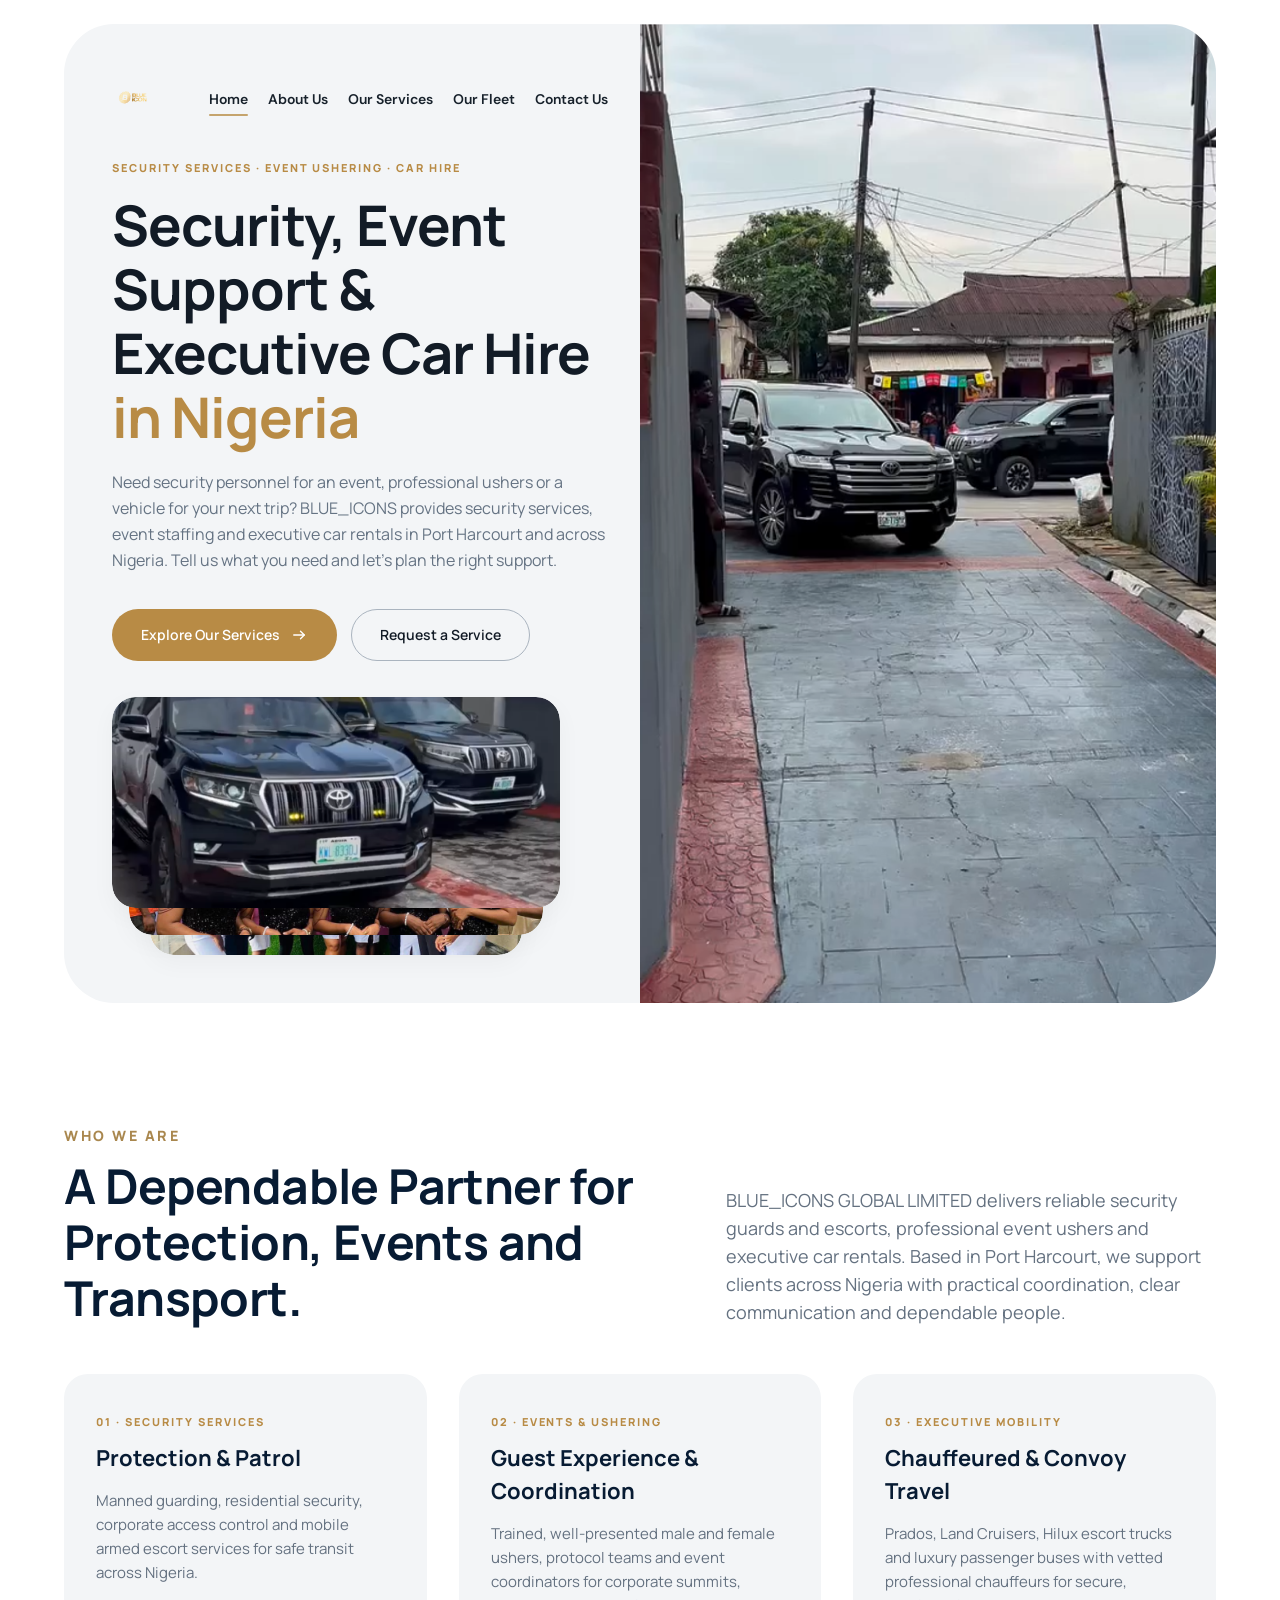
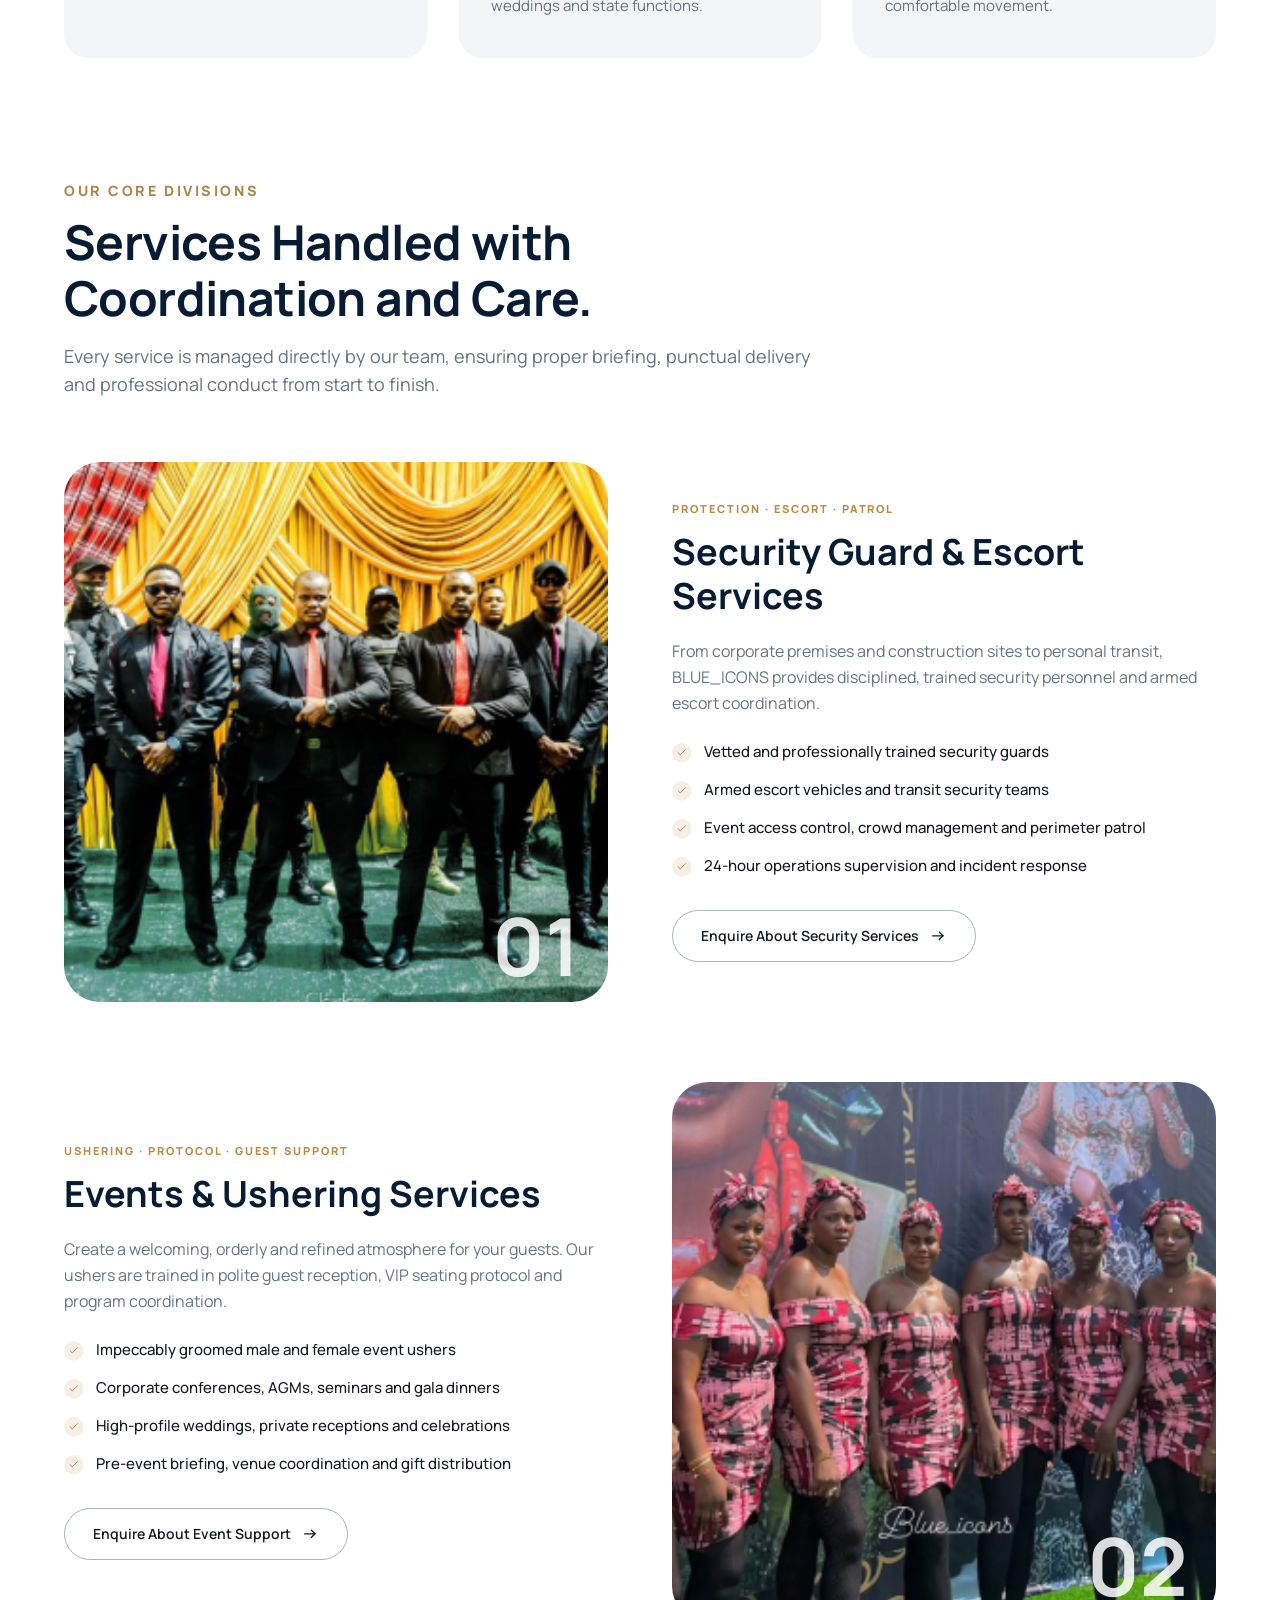
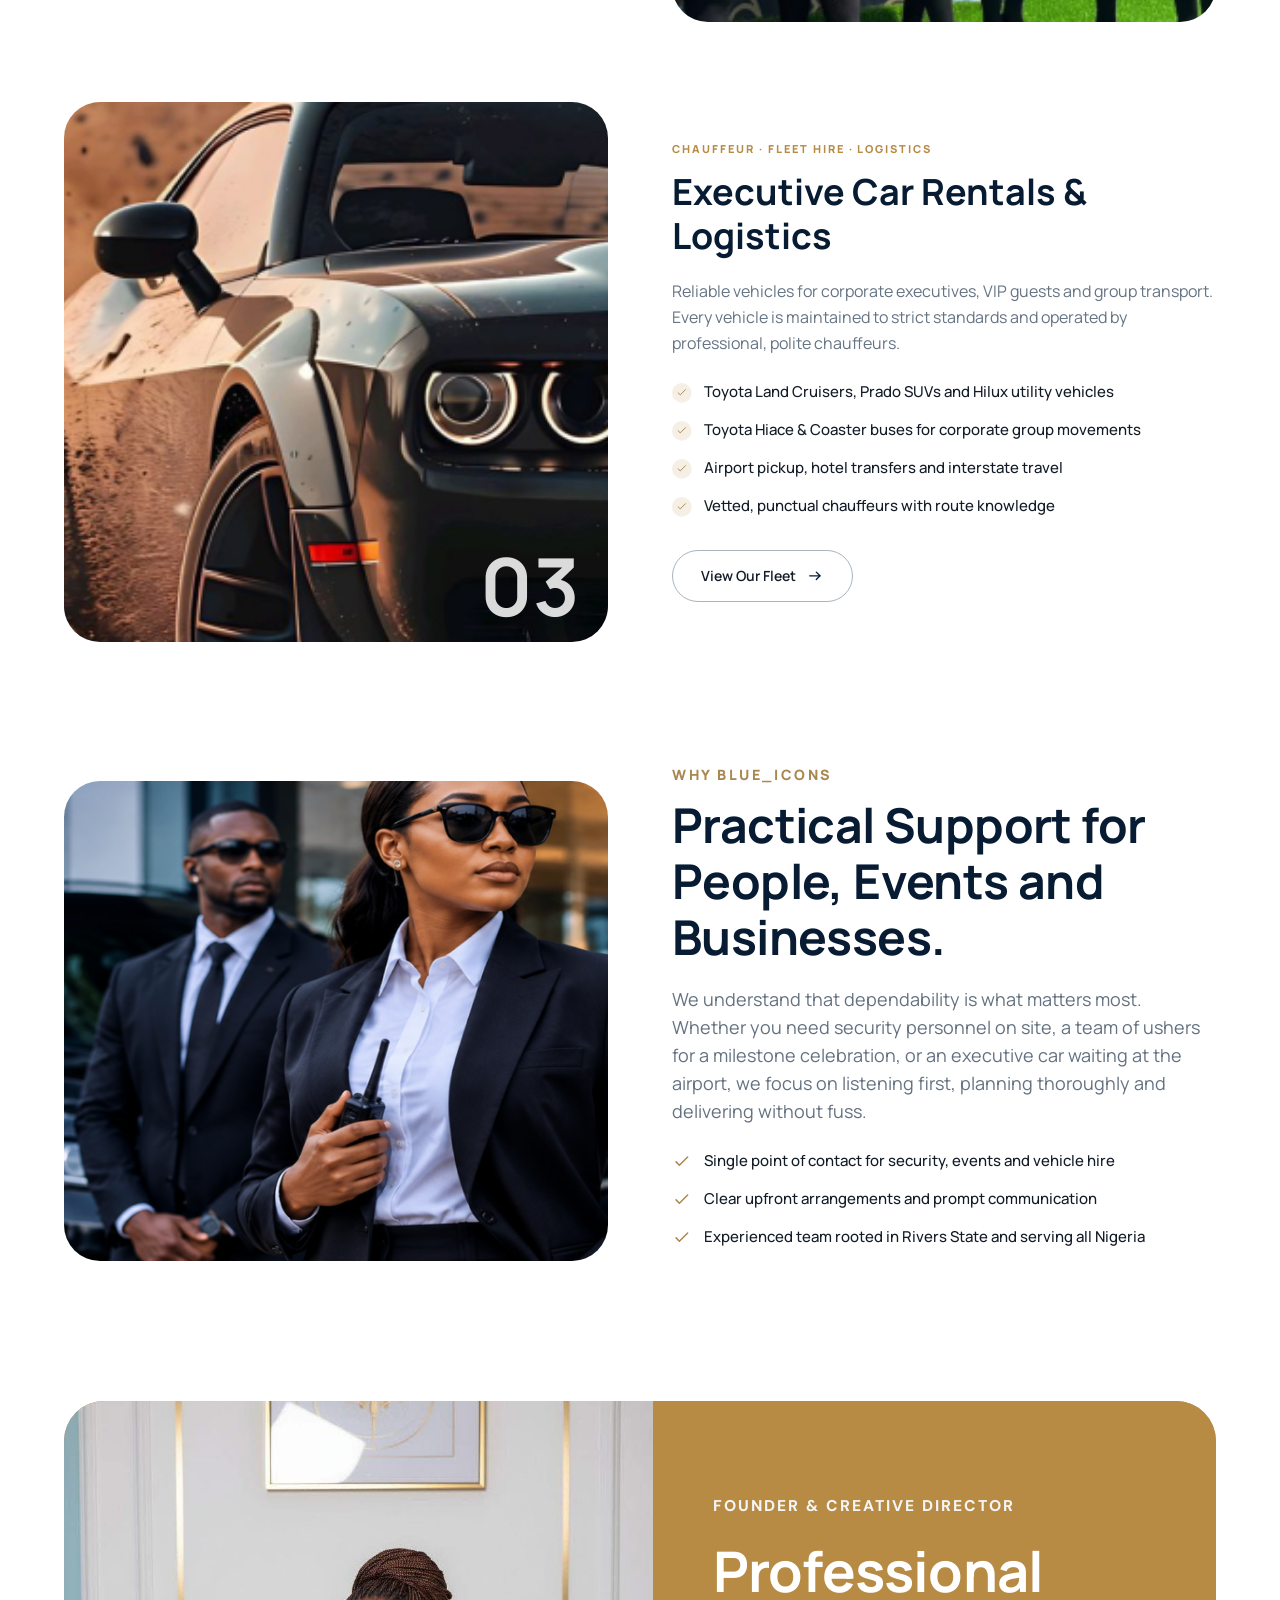
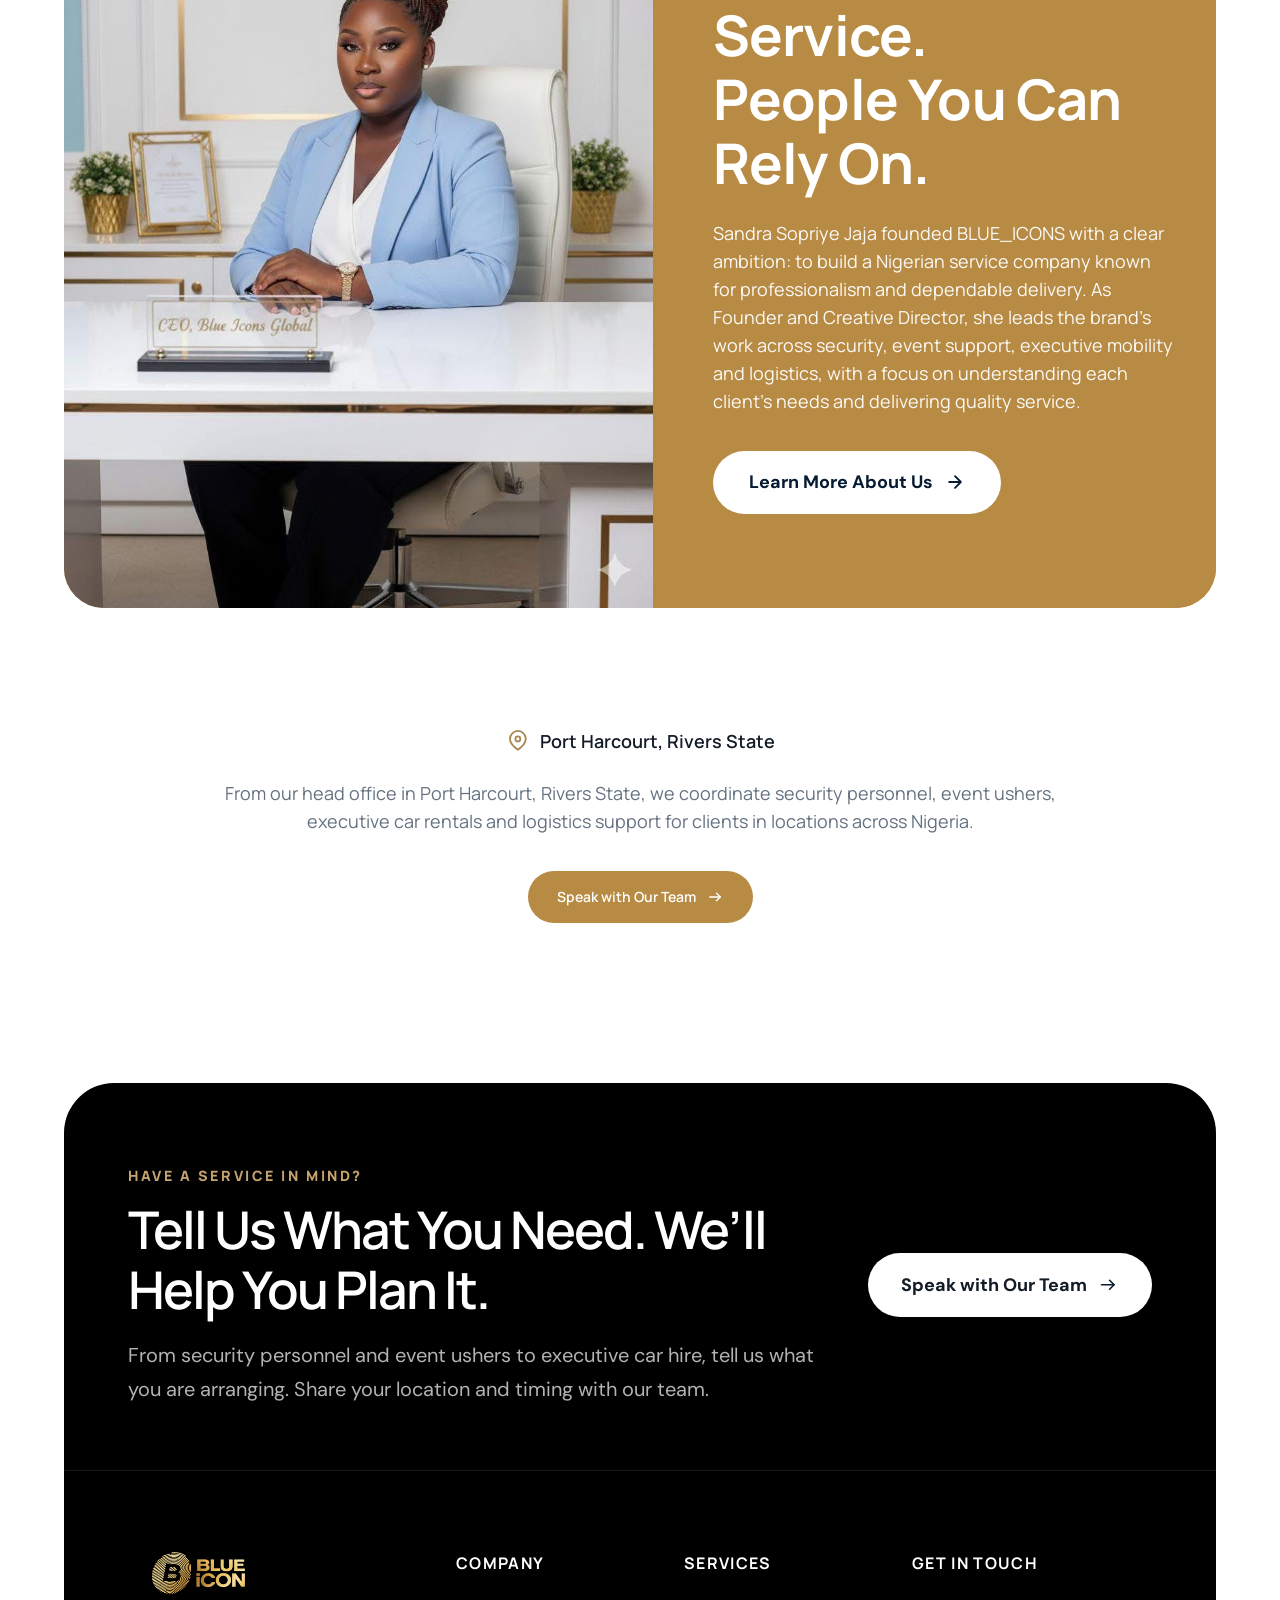
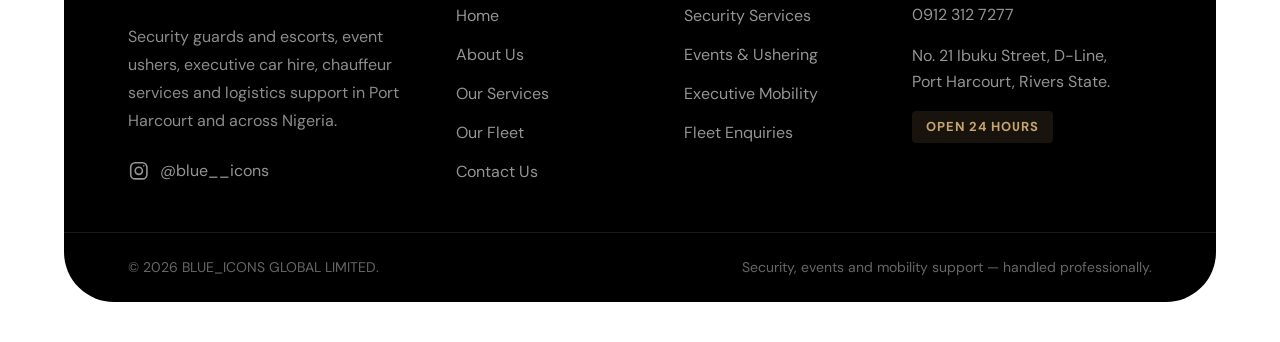
==== index.html @ 4d4ac056 "feat: complete production-ready website with responsive layouts, inquiry forms, SEO metadata, and Ve" ====
<!DOCTYPE html>
<html lang="en">
<head>
  <meta charset="UTF-8">
  <meta name="viewport" content="width=device-width, initial-scale=1.0">
  <title>BLUE_ICONS GLOBAL LIMITED — Security Services, Event Ushering &amp; Executive Car Hire in Nigeria</title>
  <meta name="description" content="BLUE_ICONS GLOBAL LIMITED provides professional security personnel, event ushering, executive car rentals and logistics support in Port Harcourt and across Nigeria.">
  <link rel="canonical" href="https://blueiconsglobal.com/">

  <!-- Open Graph / Facebook -->
  <meta property="og:type" content="website">
  <meta property="og:site_name" content="BLUE_ICONS GLOBAL LIMITED">
  <meta property="og:url" content="https://blueiconsglobal.com/">
  <meta property="og:title" content="BLUE_ICONS GLOBAL LIMITED — Security Services, Event Ushering &amp; Executive Car Hire in Nigeria">
  <meta property="og:description" content="Professional security personnel, event ushering, executive car rentals and logistics support in Port Harcourt and across Nigeria.">
  <meta property="og:image" content="assets/images/logo.png">

  <!-- Twitter Sharing Previews -->
  <meta name="twitter:card" content="summary_large_image">
  <meta name="twitter:title" content="BLUE_ICONS GLOBAL LIMITED — Security Services, Event Ushering &amp; Executive Car Hire in Nigeria">
  <meta name="twitter:description" content="Professional security personnel, event ushering, executive car rentals and logistics support in Port Harcourt and across Nigeria.">
  <meta name="twitter:image" content="assets/images/logo.png">

  <!-- Favicons -->
  <link rel="icon" type="image/x-icon" href="favicon.ico">
  <link rel="icon" type="image/png" sizes="32x32" href="assets/images/favicon.png">
  <link rel="apple-touch-icon" sizes="180x180" href="assets/images/apple-touch-icon.png">
  <link rel="stylesheet" href="styles/main.css">
</head>
<body data-page="home">

  <main>
    <!-- Section 1: Hero Section (Exact 2-Part Figma Composition: Frame 7:26) -->
    <section class="home-hero-section">
      <div class="home-hero-container">
        <!-- Left Side: Integrated Navigation, Copy & Stacked Cards -->
        <div class="home-hero-left">
          <!-- Integrated Header Navigation (Figma Node 12:72) -->
          <header class="home-hero-nav">
            <a href="index.html" class="brand-logo-wrap" aria-label="BLUE_ICONS Home">
              <img src="assets/images/logo.png" alt="BLUE_ICONS GLOBAL LIMITED" class="brand-logo">
            </a>
            <nav class="site-nav" aria-label="Main Navigation">
              <ul class="nav-links">
                <li><a href="index.html" class="nav-link active">Home</a></li>
                <li><a href="about.html" class="nav-link">About Us</a></li>
                <li><a href="services.html" class="nav-link">Our Services</a></li>
                <li><a href="fleet.html" class="nav-link">Our Fleet</a></li>
                <li><a href="contact.html" class="nav-link">Contact Us</a></li>
              </ul>
            </nav>
            <button class="mobile-menu-btn" aria-label="Toggle navigation menu" id="mobileMenuBtn">
              <img src="assets/icons/chevron-down.svg" alt="" width="24" height="24">
            </button>
          </header>

          <!-- Hero Main Copy (Figma Node 4:9) -->
          <div class="home-hero-copy">
            <span class="eyebrow">SECURITY SERVICES &middot; EVENT USHERING &middot; CAR HIRE</span>
            <h1 class="display-hero">
              Security, Event Support &amp; Executive Car Hire <span class="text-gold">in Nigeria</span>
            </h1>
            <p class="body-default hero-subheading">
              Need security personnel for an event, professional ushers or a vehicle for your next trip? BLUE_ICONS provides security services, event staffing and executive car rentals in Port Harcourt and across Nigeria. Tell us what you need and let’s plan the right support.
            </p>
            
            <div class="hero-cta-group">
              <a href="services.html" class="btn btn-primary">
                Explore Our Services
                <img src="assets/icons/arrow-right-white.svg" alt="" aria-hidden="true">
              </a>
              <a href="contact.html" class="btn btn-outline">
                Request a Service
              </a>
            </div>
          </div>

          <!-- 3 Cascading Overlapping Cards (Figma Nodes 7:27, 7:28, 7:29) -->
          <div class="hero-cards-stack">
            <div class="hero-card-item hero-card-1">
              <img src="assets/images/hero-card-1.png" alt="BLUE_ICONS Prado Fleet">
            </div>
            <div class="hero-card-item hero-card-2">
              <img src="assets/images/hero-card-2.png" alt="BLUE_ICONS Event Ushers">
            </div>
            <div class="hero-card-item hero-card-3">
              <img src="assets/images/hero-card-3.png" alt="BLUE_ICONS Professional Escorts">
            </div>
          </div>
        </div>

        <!-- Right Side: Full-Height Clean Video/Image (Figma Node 3:8) -->
        <div class="home-hero-right">
          <video class="home-hero-video" autoplay loop muted playsinline poster="assets/images/hero-right.png">
            <source src="assets/videos/homepage-hero.mp4" type="video/mp4">
            <img src="assets/images/hero-right.png" alt="BLUE_ICONS Professional Service in Nigeria">
          </video>
        </div>
      </div>
    </section>

    <!-- Section 2: Who We Are / Overview (Node 21:41) -->
    <section class="section-features">
      <div class="container">
        <div class="section-header-split">
          <div>
            <span class="eyebrow-large">Who We Are</span>
            <h2 class="heading-h1">A Dependable Partner for Protection, Events and Transport.</h2>
          </div>
          <div>
            <p class="body-large">
              BLUE_ICONS GLOBAL LIMITED delivers reliable security guards and escorts, professional event ushers and executive car rentals. Based in Port Harcourt, we support clients across Nigeria with practical coordination, clear communication and dependable people.
            </p>
          </div>
        </div>

        <div class="features-grid">
          <!-- 01 Protection -->
          <div class="feature-box">
            <span class="eyebrow">01 &middot; SECURITY SERVICES</span>
            <h3>Protection &amp; Patrol</h3>
            <p>Manned guarding, residential security, corporate access control and mobile armed escort services for safe transit across Nigeria.</p>
          </div>

          <!-- 02 Events -->
          <div class="feature-box">
            <span class="eyebrow">02 &middot; EVENTS &amp; USHERING</span>
            <h3>Guest Experience &amp; Coordination</h3>
            <p>Trained, well-presented male and female ushers, protocol teams and event coordinators for corporate summits, weddings and state functions.</p>
          </div>

          <!-- 03 Mobility -->
          <div class="feature-box">
            <span class="eyebrow">03 &middot; EXECUTIVE MOBILITY</span>
            <h3>Chauffeured &amp; Convoy Travel</h3>
            <p>Prados, Land Cruisers, Hilux escort trucks and luxury passenger buses with vetted professional chauffeurs for secure, comfortable movement.</p>
          </div>
        </div>
      </div>
    </section>

    <!-- Section 3: Core Divisions Detailed Showcase (Node 21:42) -->
    <section class="section-divisions">
      <div class="container">
        <div style="max-width: 760px; margin-bottom: 64px;">
          <span class="eyebrow-large">Our Core Divisions</span>
          <h2 class="heading-h1" style="margin-bottom: 16px;">Services Handled with Coordination and Care.</h2>
          <p class="body-large">
            Every service is managed directly by our team, ensuring proper briefing, punctual delivery and professional conduct from start to finish.
          </p>
        </div>

        <!-- Division 1: Security Services -->
        <div class="division-row">
          <div class="division-media">
            <img src="assets/images/security-services.png" alt="BLUE_ICONS Security Personnel &amp; Operations">
            <span class="division-num">01</span>
          </div>
          <div class="division-content">
            <span class="eyebrow">PROTECTION &middot; ESCORT &middot; PATROL</span>
            <h3>Security Guard &amp; Escort Services</h3>
            <p class="body-default">
              From corporate premises and construction sites to personal transit, BLUE_ICONS provides disciplined, trained security personnel and armed escort coordination.
            </p>
            <div class="division-checklist">
              <div class="check-item">
                <img src="assets/icons/check-circle-gold.svg" alt="" aria-hidden="true">
                <span>Vetted and professionally trained security guards</span>
              </div>
              <div class="check-item">
                <img src="assets/icons/check-circle-gold.svg" alt="" aria-hidden="true">
                <span>Armed escort vehicles and transit security teams</span>
              </div>
              <div class="check-item">
                <img src="assets/icons/check-circle-gold.svg" alt="" aria-hidden="true">
                <span>Event access control, crowd management and perimeter patrol</span>
              </div>
              <div class="check-item">
                <img src="assets/icons/check-circle-gold.svg" alt="" aria-hidden="true">
                <span>24-hour operations supervision and incident response</span>
              </div>
            </div>
            <div>
              <a href="services.html#security" class="btn btn-outline">
                Enquire About Security Services
                <img src="assets/icons/arrow-right-navy-26.svg" alt="" aria-hidden="true">
              </a>
            </div>
          </div>
        </div>

        <!-- Division 2: Events & Ushering -->
        <div class="division-row reverse">
          <div class="division-media">
            <img src="assets/images/event-ushers.png" alt="BLUE_ICONS Professional Event Ushers">
            <span class="division-num">02</span>
          </div>
          <div class="division-content">
            <span class="eyebrow">USHERING &middot; PROTOCOL &middot; GUEST SUPPORT</span>
            <h3>Events &amp; Ushering Services</h3>
            <p class="body-default">
              Create a welcoming, orderly and refined atmosphere for your guests. Our ushers are trained in polite guest reception, VIP seating protocol and program coordination.
            </p>
            <div class="division-checklist">
              <div class="check-item">
                <img src="assets/icons/check-circle-gold.svg" alt="" aria-hidden="true">
                <span>Impeccably groomed male and female event ushers</span>
              </div>
              <div class="check-item">
                <img src="assets/icons/check-circle-gold.svg" alt="" aria-hidden="true">
                <span>Corporate conferences, AGMs, seminars and gala dinners</span>
              </div>
              <div class="check-item">
                <img src="assets/icons/check-circle-gold.svg" alt="" aria-hidden="true">
                <span>High-profile weddings, private receptions and celebrations</span>
              </div>
              <div class="check-item">
                <img src="assets/icons/check-circle-gold.svg" alt="" aria-hidden="true">
                <span>Pre-event briefing, venue coordination and gift distribution</span>
              </div>
            </div>
            <div>
              <a href="services.html#events" class="btn btn-outline">
                Enquire About Event Support
                <img src="assets/icons/arrow-right-navy-26.svg" alt="" aria-hidden="true">
              </a>
            </div>
          </div>
        </div>

        <!-- Division 3: Executive Mobility -->
        <div class="division-row">
          <div class="division-media">
            <img src="assets/images/executive-mobility.png" alt="BLUE_ICONS Executive Mobility Fleet">
            <span class="division-num">03</span>
          </div>
          <div class="division-content">
            <span class="eyebrow">CHAUFFEUR &middot; FLEET HIRE &middot; LOGISTICS</span>
            <h3>Executive Car Rentals &amp; Logistics</h3>
            <p class="body-default">
              Reliable vehicles for corporate executives, VIP guests and group transport. Every vehicle is maintained to strict standards and operated by professional, polite chauffeurs.
            </p>
            <div class="division-checklist">
              <div class="check-item">
                <img src="assets/icons/check-circle-gold.svg" alt="" aria-hidden="true">
                <span>Toyota Land Cruisers, Prado SUVs and Hilux utility vehicles</span>
              </div>
              <div class="check-item">
                <img src="assets/icons/check-circle-gold.svg" alt="" aria-hidden="true">
                <span>Toyota Hiace &amp; Coaster buses for corporate group movements</span>
              </div>
              <div class="check-item">
                <img src="assets/icons/check-circle-gold.svg" alt="" aria-hidden="true">
                <span>Airport pickup, hotel transfers and interstate travel</span>
              </div>
              <div class="check-item">
                <img src="assets/icons/check-circle-gold.svg" alt="" aria-hidden="true">
                <span>Vetted, punctual chauffeurs with route knowledge</span>
              </div>
            </div>
            <div>
              <a href="fleet.html" class="btn btn-outline">
                View Our Fleet
                <img src="assets/icons/arrow-right-navy-26.svg" alt="" aria-hidden="true">
              </a>
            </div>
          </div>
        </div>
      </div>
    </section>

    <!-- Section 4: Why Us / Standards (Node 23:509) -->
    <section class="section-standards-overview">
      <div class="container">
        <div class="founder-overview-split">
          <div class="division-media" style="height: 480px;">
            <img src="assets/images/workstation.png" alt="Operations Control &amp; Planning">
          </div>
          <div>
            <span class="eyebrow-large">Why BLUE_ICONS</span>
            <h2 class="heading-h1" style="margin-bottom: 20px;">Practical Support for People, Events and Businesses.</h2>
            <p class="body-large" style="margin-bottom: 24px;">
              We understand that dependability is what matters most. Whether you need security personnel on site, a team of ushers for a milestone celebration, or an executive car waiting at the airport, we focus on listening first, planning thoroughly and delivering without fuss.
            </p>
            <div class="division-checklist">
              <div class="check-item">
                <img src="assets/icons/check-gold.svg" alt="" aria-hidden="true">
                <span>Single point of contact for security, events and vehicle hire</span>
              </div>
              <div class="check-item">
                <img src="assets/icons/check-gold.svg" alt="" aria-hidden="true">
                <span>Clear upfront arrangements and prompt communication</span>
              </div>
              <div class="check-item">
                <img src="assets/icons/check-gold.svg" alt="" aria-hidden="true">
                <span>Experienced team rooted in Rivers State and serving all Nigeria</span>
              </div>
            </div>
          </div>
        </div>
      </div>
    </section>

    <!-- Section 5: Founder Section (Figma Frame 144:39 / 141:361 "Frame 23") -->
    <section class="founder-banner-section">
      <div class="founder-container-wrap">
        <div class="founder-card-frame23">
          <div class="founder-card-media">
            <img src="assets/images/founder-desk.jpg" alt="Sandra Sopriye Jaja — Founder &amp; Creative Director">
          </div>
          <div class="founder-card-content">
            <span class="founder-card-eyebrow">FOUNDER &amp; CREATIVE DIRECTOR</span>
            <h2 class="founder-card-heading">Professional Service.<br>People You Can Rely On.</h2>
            <p class="founder-card-paragraph">
              Sandra Sopriye Jaja founded BLUE_ICONS with a clear ambition: to build a Nigerian service company known for professionalism and dependable delivery. As Founder and Creative Director, she leads the brand’s work across security, event support, executive mobility and logistics, with a focus on understanding each client’s needs and delivering quality service.
            </p>
            <a href="about.html" class="btn-founder-learn">
              Learn More About Us
              <svg width="20" height="20" viewBox="0 0 24 24" fill="none" stroke="currentColor" stroke-width="2.2" stroke-linecap="round" stroke-linejoin="round" aria-hidden="true"><path d="M5 12h14M12 5l7 7-7 7"/></svg>
            </a>
          </div>
        </div>
      </div>
    </section>

    <!-- Section 6: Head Office Section (Figma Node 24:680 - 24:693) -->
    <!-- Regular weight text (400), size 18px, NOT bold -->
    <section class="head-office-section">
      <div class="container">
        <div class="head-office-badge">
          <img src="assets/icons/location-pin.svg" alt="" aria-hidden="true">
          <span>Port Harcourt, Rivers State</span>
        </div>
        <p class="head-office-text">
          From our head office in Port Harcourt, Rivers State, we coordinate security personnel, event ushers, executive car rentals and logistics support for clients in locations across Nigeria.
        </p>
        <a href="contact.html" class="btn btn-primary">
          Speak with Our Team
          <img src="assets/icons/arrow-right-white.svg" alt="" aria-hidden="true">
        </a>
      </div>
    </section>
  </main>

  <!-- Unified Global Boxed Footer (Exact Figma Component Shared Across All Pages) -->
  <footer class="site-footer-boxed" id="contact-cta">
    <!-- Pre-footer CTA: Tell Us What You Need -->
    <div class="footer-cta-block">
      <div class="footer-cta-text">
        <span class="eyebrow">HAVE A SERVICE IN MIND?</span>
        <h2>Tell Us What You Need. We’ll Help You Plan It.</h2>
        <p>From security personnel and event ushers to executive car hire, tell us what you are arranging. Share your location and timing with our team.</p>
      </div>
      <div class="footer-cta-action">
        <a href="contact.html" class="btn btn-white">
          Speak with Our Team
          <img src="assets/icons/arrow-right-navy-26.svg" alt="" aria-hidden="true">
        </a>
      </div>
    </div>

    <!-- 4 Columns Footer -->
    <div class="footer-columns-block">
      <!-- Col 1: Brand -->
      <div class="footer-brand-col">
        <div class="footer-brandmark">
          <img src="assets/images/logo.png" alt="BLUE_ICONS GLOBAL LIMITED" class="footer-brandmark-logo">
        </div>
        <p class="footer-brand-desc">
          Security guards and escorts, event ushers, executive car hire, chauffeur services and logistics support in Port Harcourt and across Nigeria.
        </p>
        <a href="https://instagram.com/blue__icons" target="_blank" rel="noopener noreferrer" class="footer-social-link">
          <img src="assets/icons/instagram.svg" alt="" aria-hidden="true">
          <span>@blue__icons</span>
        </a>
      </div>

      <!-- Col 2: Company -->
      <div class="footer-nav-col">
        <h4>Company</h4>
        <ul class="footer-links-list">
          <li><a href="index.html">Home</a></li>
          <li><a href="about.html">About Us</a></li>
          <li><a href="services.html">Our Services</a></li>
          <li><a href="fleet.html">Our Fleet</a></li>
          <li><a href="contact.html">Contact Us</a></li>
        </ul>
      </div>

      <!-- Col 3: Services -->
      <div class="footer-nav-col">
        <h4>Services</h4>
        <ul class="footer-links-list">
          <li><a href="services.html#security">Security Services</a></li>
          <li><a href="services.html#events">Events &amp; Ushering</a></li>
          <li><a href="services.html#mobility">Executive Mobility</a></li>
          <li><a href="fleet.html">Fleet Enquiries</a></li>
        </ul>
      </div>

      <!-- Col 4: Get in Touch -->
      <div class="footer-nav-col">
        <h4>Get in Touch</h4>
        <div class="footer-contact-info">
          <a href="tel:09123127277" class="footer-phone-link">0912 312 7277</a>
          <p class="footer-address">
            No. 21 Ibuku Street, D-Line,<br>
            Port Harcourt, Rivers State.
          </p>
          <span class="footer-hours-badge">Open 24 hours</span>
        </div>
      </div>
    </div>

    <!-- Bottom Copyright Bar -->
    <div class="footer-bottom-bar">
      <span>&copy; 2026 BLUE_ICONS GLOBAL LIMITED.</span>
      <span>Security, events and mobility support &mdash; handled professionally.</span>
    </div>
  </footer>

  <script src="scripts/main.js"></script>
</body>
</html>
---- styles/main.css ----
/* ==========================================================================
   BLUE_ICONS GLOBAL LIMITED — Official Website Stylesheet
   Directly derived from Figma Design Tokens & Specifications (File Key: pL5NVkn4JHXxhzswYec0gS)
   Strictly faithful to Figma: Plain backgrounds, zero unauthorized drop shadows or gradients.
   ========================================================================== */

@import url('https://fonts.googleapis.com/css2?family=DM+Sans:ital,opsz,wght@0,9..40,400;0,9..40,500;0,9..40,600;0,9..40,700;1,9..40,400&family=Manrope:wght@400;500;600;700;800&display=swap');

/* --- Design Tokens --- */
:root {
  /* Brand Accent Colors */
  --accent-strong: #b88b45;
  --accent-gold-alt: #c5a46d;
  --accent-gold-dark: #a9874e;
  --accent-gold-subtle: rgba(197, 164, 109, 0.18);
  --accent-gold-badge: rgba(197, 164, 109, 0.12);
  --accent-green: #1f6d4a;

  /* Typography Colors */
  --text-primary: #121b26;
  --text-navy: #071b33;
  --text-dark: #17212b;
  --text-secondary: #657383;
  --text-muted: #647180;
  --text-inverse: #ffffff;
  --text-inverse-muted: rgba(255, 255, 255, 0.7);

  /* Surfaces & Backgrounds */
  --surface-page: #ffffff;
  --surface-subtle: #f3f5f7;
  --surface-dark: #000000;
  --surface-card: #ffffff;

  /* Borders */
  --border-strong: #aab4bf;
  --border-subtle: #dce2e7;
  --border-card: rgba(18, 27, 38, 0.08);
  --border-dark: rgba(255, 255, 255, 0.1);

  /* Fonts */
  --font-primary: 'Manrope', -apple-system, BlinkMacSystemFont, 'Segoe UI', Roboto, sans-serif;
  --font-secondary: 'DM Sans', -apple-system, BlinkMacSystemFont, sans-serif;

  /* Layout */
  --max-width: 1440px;
  --content-padding: 64px;
}

/* --- Base Resets --- */
*, *::before, *::after {
  box-sizing: border-box;
  margin: 0;
  padding: 0;
}

html {
  font-family: var(--font-primary);
  color: var(--text-primary);
  background-color: var(--surface-page);
  scroll-behavior: smooth;
  -webkit-font-smoothing: antialiased;
  -moz-osx-font-smoothing: grayscale;
  overflow-x: hidden;
}

body {
  margin: 0;
  padding: 0;
  line-height: 1.5;
  background-color: var(--surface-page);
  color: var(--text-primary);
  overflow-x: hidden;
}

/* Reusable Responsive Split Header Grid */
.section-header-split {
  display: grid;
  grid-template-columns: 1.1fr 0.9fr;
  gap: 64px;
  align-items: end;
  margin-bottom: 40px;
}

.founder-overview-split {
  display: grid;
  grid-template-columns: 1fr 1fr;
  gap: 64px;
  align-items: center;
}

img, svg {
  display: block;
  max-width: 100%;
}

a {
  color: inherit;
  text-decoration: none;
}

ul, ol {
  list-style: none;
}

button, input, select, textarea {
  font: inherit;
  color: inherit;
}

/* --- Container Utility --- */
.container {
  width: 100%;
  max-width: var(--max-width);
  margin-left: auto;
  margin-right: auto;
  padding-left: var(--content-padding);
  padding-right: var(--content-padding);
}

.container-narrow {
  width: 100%;
  max-width: 1120px;
  margin-left: auto;
  margin-right: auto;
  padding-left: var(--content-padding);
  padding-right: var(--content-padding);
}

/* --- Typography Classes (Exact Figma Text Styles) --- */
.display-hero {
  font-family: var(--font-primary);
  font-size: 56px;
  font-weight: 700;
  line-height: 64px;
  letter-spacing: -0.8px;
  color: var(--text-primary);
}

.display-hero .text-gold {
  color: var(--accent-strong);
}

.heading-h1 {
  font-family: var(--font-primary);
  font-size: 48px;
  font-weight: 700;
  line-height: 56px;
  letter-spacing: -0.6px;
  color: var(--text-navy);
}

.heading-h2 {
  font-family: var(--font-primary);
  font-size: 40px;
  font-weight: 700;
  line-height: 48px;
  letter-spacing: -0.4px;
  color: var(--text-navy);
}

.heading-h3 {
  font-family: var(--font-primary);
  font-size: 32px;
  font-weight: 600;
  line-height: 40px;
  letter-spacing: -0.3px;
  color: var(--text-navy);
}

.heading-h4 {
  font-family: var(--font-primary);
  font-size: 24px;
  font-weight: 600;
  line-height: 32px;
  letter-spacing: -0.2px;
  color: var(--text-navy);
}

.eyebrow {
  font-family: var(--font-primary);
  font-size: 11px;
  font-weight: 800;
  line-height: 16.5px;
  letter-spacing: 1.98px;
  text-transform: uppercase;
  color: var(--accent-strong);
  display: inline-block;
  margin-bottom: 12px;
}

.eyebrow-large {
  font-family: var(--font-primary);
  font-size: 14.2px;
  font-weight: 800;
  line-height: 21.3px;
  letter-spacing: 2.56px;
  text-transform: uppercase;
  color: var(--accent-gold-dark);
  display: inline-block;
  margin-bottom: 12px;
}

.eyebrow-light {
  color: #f3f5f7;
}

.body-large {
  font-family: var(--font-primary);
  font-size: 18px;
  font-weight: 400;
  line-height: 28px;
  color: var(--text-muted);
}

.body-default {
  font-family: var(--font-primary);
  font-size: 16px;
  font-weight: 400;
  line-height: 26px;
  color: var(--text-secondary);
}

.body-dm {
  font-family: var(--font-secondary);
  font-size: 18px;
  font-weight: 400;
  line-height: 32px;
  color: var(--text-muted);
}

/* --- Buttons --- */
.btn {
  display: inline-flex;
  align-items: center;
  justify-content: center;
  gap: 10px;
  font-family: var(--font-primary);
  font-size: 14px;
  font-weight: 600;
  line-height: 20px;
  padding: 15px 28px;
  border-radius: 40px;
  text-decoration: none;
  cursor: pointer;
  transition: background-color 0.2s ease, border-color 0.2s ease, color 0.2s ease;
  border: 1px solid transparent;
  white-space: nowrap;
}

.btn img {
  width: 18px;
  height: 18px;
}

.btn-primary {
  background-color: var(--accent-strong);
  color: #ffffff;
}

.btn-primary:hover {
  background-color: #a47a3a;
}

.btn-outline {
  background-color: transparent;
  border-color: var(--border-strong);
  color: var(--text-primary);
  border-radius: 100px;
}

.btn-outline:hover {
  border-color: var(--text-primary);
  background-color: rgba(18, 27, 38, 0.04);
}

.btn-white {
  background-color: #ffffff;
  color: var(--text-primary);
  border-radius: 100px;
  font-family: var(--font-secondary);
  font-weight: 700;
  font-size: 18px;
  padding: 18px 32px;
  min-height: 64px;
}

.btn-white:hover {
  background-color: #f3f5f7;
}

.btn-white img {
  width: 22px;
  height: 22px;
}

.btn-whatsapp {
  background-color: var(--accent-green);
  color: #ffffff;
  border-radius: 100px;
  font-family: var(--font-secondary);
  font-weight: 700;
  font-size: 18px;
  padding: 18px 32px;
  min-height: 68px;
}

.btn-whatsapp:hover {
  background-color: #18573b;
}

/* --- Header & Navigation --- */
.site-header {
  position: sticky;
  top: 0;
  left: 0;
  width: 100%;
  background-color: rgba(255, 255, 255, 0.95);
  backdrop-filter: blur(10px);
  -webkit-backdrop-filter: blur(10px);
  z-index: 1000;
  border-bottom: 1px solid var(--border-subtle);
}

.header-inner {
  display: flex;
  align-items: center;
  justify-content: flex-start;
  gap: 70px;
  height: 84px;
}

.header-left {
  display: flex;
  align-items: center;
  gap: 70px;
}

.brand-logo-wrap {
  display: flex;
  align-items: center;
}

.brand-logo {
  height: 52px;
  width: auto;
  object-fit: contain;
}

.nav-links {
  display: flex;
  align-items: center;
  gap: 20px;
}

.nav-link {
  font-family: var(--font-secondary);
  font-size: 14px;
  font-weight: 600;
  color: var(--text-dark);
  position: relative;
  padding: 8px 0;
  transition: color 0.2s ease;
  white-space: nowrap;
}

.nav-link:hover {
  color: var(--accent-strong);
}

.nav-link.active {
  color: var(--text-dark);
}

.nav-link.active::after {
  content: '';
  position: absolute;
  bottom: 0;
  left: 0;
  width: 100%;
  height: 2px;
  background-color: var(--accent-gold-alt);
  border-radius: 2px;
}

.header-cta {
  display: none !important;
}

.mobile-menu-btn {
  display: none;
  margin-left: auto;
  background: none;
  border: none;
  cursor: pointer;
  padding: 8px;
}

/* --- Plain Section Background Rule (Zero Alternating Colors) --- */
section {
  background-color: var(--surface-page);
  position: relative;
}

/* Top Hero Area with subtle backdrop matching Figma */
.hero-section {
  background-color: var(--surface-subtle);
  position: relative;
  overflow: hidden;
}

/* ==========================================================================
   HOMEPAGE SPECIFIC STYLING (Exact Figma Frame 144:2 Composition)
   Rounded outer card (cornerRadius: 50px)
   - Left: Integrated Nav (w: 656, h: 83), copy & cascading cards Group 1 (w: 448, h: 258)
   - Right: Full-height clean photograph (w: 813, h: 970)
   ========================================================================== */
.home-hero-section {
  background-color: var(--surface-page);
  padding: 24px var(--content-padding, 32px) 0;
  margin-bottom: 120px;
  position: relative;
  width: 100%;
}

.home-hero-container {
  max-width: 1440px;
  margin: 0 auto;
  min-height: auto;
  background-color: var(--surface-subtle);
  border-radius: 50px;
  overflow: hidden;
  display: grid;
  grid-template-columns: 1fr 1fr;
  align-items: stretch;
  position: relative;
}

.home-hero-left {
  padding: 48px 32px 48px 48px;
  display: flex;
  flex-direction: column;
  justify-content: flex-start;
  height: 100%;
}

/* Integrated Header Navigation within Hero (Figma Node 144:23) */
.home-hero-nav {
  display: flex;
  align-items: center;
  gap: 56px;
  width: 100%;
}

.home-hero-copy {
  max-width: 650px;
  margin-top: 36px;
  margin-bottom: 0;
}

.home-hero-copy .eyebrow {
  margin-bottom: 16px;
  display: block;
}

.home-hero-copy .display-hero {
  margin-bottom: 20px;
  font-size: 56px;
  line-height: 64px;
  letter-spacing: -1px;
}

.home-hero-copy .hero-subheading {
  margin-bottom: 36px;
  color: var(--text-secondary);
  line-height: 26px;
  max-width: 580px;
}

.hero-cta-group {
  display: flex;
  gap: 14px;
}

/* 3 Stacked / Cascading Cards underneath left hero copy (Figma Node 144:4) */
.hero-cards-stack {
  position: relative;
  width: 448px;
  max-width: 100%;
  height: 258px;
  margin-top: 36px;
}

.hero-card-item {
  position: absolute;
  border-radius: 24px;
  overflow: hidden;
  box-shadow: 0 8px 24px rgba(0, 0, 0, 0.04);
}

.hero-card-1 {
  top: 0;
  left: 0;
  width: 448px;
  height: 211px;
  z-index: 3;
}

.hero-card-2 {
  top: 62px;
  left: 17px;
  width: 414px;
  height: 176px;
  z-index: 2;
}

.hero-card-3 {
  top: 127px;
  left: 38px;
  width: 372px;
  height: 131px;
  z-index: 1;
}

.hero-card-item img {
  width: 100%;
  height: 100%;
  object-fit: cover;
  border-radius: 24px;
  display: block;
}

/* Right Column: Clean full-height image/video container (Figma Node 144:3) */
.home-hero-right {
  padding: 0;
  margin: 0;
  display: block;
  position: relative;
  height: 100%;
  width: 100%;
  min-height: 0;
  overflow: hidden;
}

.home-hero-right video,
.home-hero-right img {
  position: absolute;
  top: 0;
  left: 0;
  width: 100%;
  height: 100%;
  object-fit: cover;
  object-position: center;
  display: block;
  border-radius: 0;
}

/* ==========================================================================
   UNIFIED INNER PAGE HERO STYLING (Figma Nodes 25:3, 28:505, 71:326, 37:276)
   Matches the exact Figma hero layout:
   - Outer card: max-width: 1440px, height: 557px, border-radius: 40px, overflow: hidden
   - Left side: Integrated Nav at top (top: 46px, left: 64px), Eyebrow + H1 + Subtitle below (top: 193px)
   - Right side: Full-height curved media banner (w: 725px, h: 557px) filling right half to outer edge
   ========================================================================== */
.page-hero-section {
  background-color: var(--surface-page);
  padding: 24px var(--content-padding, 32px) 0;
  margin-bottom: 120px;
  position: relative;
  width: 100%;
}

.page-hero-container {
  max-width: 1440px;
  margin: 0 auto;
  min-height: 557px;
  background-color: var(--surface-subtle);
  border-radius: 40px;
  overflow: hidden;
  display: grid;
  grid-template-columns: 1fr 1fr;
  align-items: stretch;
  position: relative;
}

.page-hero-left {
  padding: 46px 32px 46px 64px;
  display: flex;
  flex-direction: column;
  justify-content: flex-start;
  height: 100%;
}

.page-hero-copy {
  max-width: 580px;
  margin-top: 56px;
}

.page-hero-copy .eyebrow {
  margin-bottom: 16px;
  display: block;
}

.page-hero-copy .display-hero {
  font-size: 56px;
  line-height: 64px;
  letter-spacing: -0.8px;
  margin-bottom: 24px;
  color: var(--text-primary);
}

.page-hero-copy .hero-subheading {
  font-size: 16px;
  line-height: 26px;
  color: var(--text-secondary);
}

.page-hero-right {
  padding: 0;
  margin: 0;
  display: block;
  height: 100%;
  width: 100%;
  overflow: hidden;
}

.page-hero-right img {
  width: 100%;
  height: 100%;
  min-height: 557px;
  object-fit: cover;
  object-position: center;
  display: block;
  border-radius: 0;
}

/* ==========================================================================
   OUR FLEET HERO STYLING (Matches attached screenshot and Figma Frame 71:325)
   - Clean balanced height (520px) matching the reference
   - Full Dodge Challenger vehicle fills right half without gap
   ========================================================================== */
.fleet-hero-container {
  min-height: 520px;
  max-width: 1440px;
  border-radius: 40px;
}

.fleet-hero-left {
  padding: 44px 32px 44px 56px;
  justify-content: flex-start;
}

.fleet-hero-copy {
  margin-top: 36px;
  max-width: 560px;
}

.fleet-hero-copy .eyebrow {
  margin-bottom: 12px;
}

.fleet-hero-heading {
  font-size: 42px !important;
  line-height: 50px !important;
  letter-spacing: -0.6px !important;
  margin-bottom: 18px !important;
}

.fleet-hero-subheading {
  font-size: 15px !important;
  line-height: 25px !important;
  color: var(--text-secondary);
}

.fleet-hero-right {
  min-height: 520px;
  height: 100%;
  overflow: hidden;
}

.fleet-hero-right img {
  min-height: 520px;
  height: 100%;
  width: 100%;
  object-fit: cover;
  object-position: center;
}

/* Vehicle Detail Header Section (Figma Frame 95:32 / Node 95:33) */
.detail-hero-section {
  background-color: var(--surface-page);
  padding: 24px var(--content-padding, 32px) 0;
  margin-bottom: 120px;
  position: relative;
  width: 100%;
}

.detail-hero-card {
  max-width: 1440px;
  margin: 0 auto;
  min-height: 280px;
  background-color: var(--surface-subtle);
  border-radius: 50px;
  padding: 46px 64px 36px;
  display: flex;
  flex-direction: column;
  justify-content: space-between;
  position: relative;
}

.detail-hero-quote-box {
  align-self: flex-end;
  text-align: right;
  margin-top: 40px;
}

.detail-hero-quote-box .eyebrow {
  color: var(--accent-strong);
  font-size: 11px;
  font-weight: 600;
  letter-spacing: 1.5px;
  margin-bottom: 4px;
  display: block;
  font-family: var(--font-secondary);
}

.detail-hero-quote-box .quote-text {
  font-family: var(--font-primary);
  font-size: 13px;
  font-weight: 500;
  color: var(--text-primary);
}

/* Section 2: Values / Features (120px section spacing) */
.section-features {
  padding: 0 0;
  margin-bottom: 120px;
  background-color: var(--surface-page);
}

.features-grid {
  display: grid;
  grid-template-columns: repeat(3, 1fr);
  gap: 32px;
  margin-top: 48px;
}

.feature-box {
  background-color: var(--surface-subtle);
  border-radius: 24px;
  padding: 40px 32px;
  display: flex;
  flex-direction: column;
}

.feature-box .feature-icon {
  width: 48px;
  height: 48px;
  margin-bottom: 24px;
}

.feature-box h3 {
  font-size: 22px;
  font-weight: 700;
  color: var(--text-navy);
  margin-bottom: 14px;
}

.feature-box p {
  font-size: 15px;
  line-height: 24px;
  color: var(--text-muted);
}

/* Section 3: Divisions / Services Showcase (120px section spacing) */
.section-divisions {
  padding: 0 0;
  margin-bottom: 120px;
  background-color: var(--surface-page);
}

.division-row {
  display: grid;
  grid-template-columns: 1fr 1fr;
  gap: 64px;
  align-items: center;
  margin-bottom: 80px;
}

.division-row:last-child {
  margin-bottom: 0;
}

.division-row.reverse {
  direction: rtl;
}

.division-row.reverse > * {
  direction: ltr;
}

.division-media {
  position: relative;
  border-radius: 36px;
  overflow: hidden;
  height: 540px;
}

.division-media img {
  width: 100%;
  height: 100%;
  object-fit: cover;
}

.division-media .division-num {
  position: absolute;
  right: 28px;
  bottom: 16px;
  font-size: 80px;
  font-weight: 700;
  color: rgba(255, 255, 255, 0.85);
  line-height: 1;
  pointer-events: none;
}

.division-content {
  display: flex;
  flex-direction: column;
}

.division-content .eyebrow {
  margin-bottom: 12px;
}

.division-content h3 {
  font-size: 36px;
  font-weight: 700;
  color: var(--text-navy);
  line-height: 44px;
  margin-bottom: 20px;
}

.division-content .body-default {
  margin-bottom: 24px;
}

.division-checklist {
  display: flex;
  flex-direction: column;
  gap: 14px;
  margin-bottom: 32px;
}

.check-item {
  display: flex;
  align-items: flex-start;
  gap: 12px;
}

.check-item img {
  width: 20px;
  height: 20px;
  flex-shrink: 0;
  margin-top: 3px;
}

.check-item span {
  font-size: 15px;
  font-weight: 500;
  line-height: 24px;
  color: var(--text-primary);
}

/* Section 4: Why Us / Standards (120px section spacing) */
.section-standards-overview {
  padding: 0 0;
  margin-bottom: 120px;
  background-color: var(--surface-page);
}

/* ==========================================================================
   FOUNDER SECTION ON HOMEPAGE (Figma Frame 144:39 / 141:361 "Frame 23")
   Dimensions: 1430px × 717px, border-radius: 40px, overflow: hidden
   - Left: Full photograph of Sandra Sopriye Jaja at her desk (w: 731, h: 717)
   - Right: Solid gold (#b88b45) container (w: 699, h: 716) with white copy & CTA
   ========================================================================== */
.founder-banner-section {
  padding: 0 0;
  margin-bottom: 120px;
  background-color: var(--surface-page);
  position: relative;
}

.founder-container-wrap {
  max-width: 1430px;
  margin: 0 auto;
  padding: 0 var(--content-padding, 32px);
}

.founder-card-frame23 {
  max-width: 1430px;
  margin: 0 auto;
  min-height: 717px;
  background-color: var(--accent-strong);
  border-radius: 40px;
  overflow: hidden;
  display: grid;
  grid-template-columns: 731fr 699fr;
  align-items: stretch;
}

.founder-card-media {
  width: 100%;
  height: 100%;
  overflow: hidden;
  position: relative;
}

.founder-card-media img {
  width: 100%;
  height: 100%;
  min-height: 717px;
  object-fit: cover;
  object-position: center top;
  display: block;
}

.founder-card-content {
  background-color: var(--accent-strong);
  padding: 79px 40px 79px 60px;
  display: flex;
  flex-direction: column;
  justify-content: center;
  color: #ffffff;
}

.founder-card-eyebrow {
  color: #f3f5f7;
  font-size: 15.6px;
  font-weight: 800;
  letter-spacing: 2px;
  text-transform: uppercase;
  margin-bottom: 20px;
  display: block;
  font-family: var(--font-secondary);
}

.founder-card-heading {
  font-size: 56px;
  font-weight: 700;
  line-height: 64px;
  letter-spacing: -0.8px;
  color: #ffffff;
  margin-bottom: 24px;
}

.founder-card-paragraph {
  font-size: 18px;
  line-height: 28px;
  color: rgba(255, 255, 255, 0.95);
  margin-bottom: 36px;
  max-width: 619px;
  font-weight: 400;
}

.btn-founder-learn {
  background-color: #ffffff;
  color: var(--text-navy);
  padding: 18px 36px;
  border-radius: 9999px;
  display: inline-flex;
  align-items: center;
  gap: 12px;
  font-family: var(--font-secondary);
  font-size: 18px;
  font-weight: 700;
  text-decoration: none;
  width: fit-content;
  transition: transform 0.2s ease, box-shadow 0.2s ease;
}

.btn-founder-learn:hover {
  transform: translateY(-2px);
  box-shadow: 0 8px 24px rgba(0, 0, 0, 0.15);
}

/* Head Office Section (120px spacing to footer) */
.head-office-section {
  padding: 0 0 120px;
  background-color: var(--surface-page);
  text-align: center;
}

.head-office-badge {
  display: inline-flex;
  align-items: center;
  gap: 10px;
  margin-bottom: 24px;
}

.head-office-badge img {
  width: 24px;
  height: 24px;
}

.head-office-badge span {
  font-size: 18px;
  font-weight: 600;
  color: var(--text-primary);
}

.head-office-text {
  font-family: var(--font-primary);
  font-size: 18px;
  font-weight: 400; /* Regular weight, NOT bold */
  line-height: 28px;
  color: var(--text-muted);
  max-width: 860px;
  margin: 0 auto 36px;
  text-align: center;
}

/* ==========================================================================
   UNIFIED GLOBAL BOXED FOOTER (Shared across all pages)
   ========================================================================== */
.site-footer-boxed {
  width: calc(100% - 128px);
  max-width: 1384px;
  margin: 40px auto 40px auto;
  border-radius: 50px;
  background-color: #000000;
  color: #ffffff;
  overflow: hidden;
}

/* Pre-footer Planning CTA */
.footer-cta-block {
  padding: 80px 64px 64px;
  display: grid;
  grid-template-columns: 1fr auto;
  gap: 48px;
  align-items: center;
  border-bottom: 1px solid rgba(255, 255, 255, 0.1);
}

.footer-cta-text {
  max-width: 920px;
}

.footer-cta-text .eyebrow {
  color: var(--accent-gold-alt);
  font-size: 14.2px;
  letter-spacing: 2.56px;
  margin-bottom: 16px;
}

.footer-cta-text h2 {
  font-size: 52px;
  font-weight: 600;
  line-height: 60px;
  letter-spacing: -2px;
  color: #ffffff;
  margin-bottom: 18px;
}

.footer-cta-text p {
  font-family: var(--font-secondary);
  font-size: 20px;
  line-height: 34px;
  color: rgba(255, 255, 255, 0.7);
}

/* 4 Columns Footer */
.footer-columns-block {
  padding: 80px 64px 48px;
  display: grid;
  grid-template-columns: 1.4fr 0.9fr 0.9fr 1.2fr;
  gap: 48px;
}

.footer-brand-col {
  display: flex;
  flex-direction: column;
}

.footer-brandmark {
  display: flex;
  align-items: center;
  gap: 16px;
  margin-bottom: 24px;
}

.footer-brandmark-logo {
  height: 48px;
  width: auto;
}

.footer-brand-desc {
  font-family: var(--font-secondary);
  font-size: 16px;
  line-height: 28px;
  color: rgba(255, 255, 255, 0.55);
  margin-bottom: 24px;
  max-width: 320px;
}

.footer-social-link {
  display: inline-flex;
  align-items: center;
  gap: 10px;
  font-family: var(--font-secondary);
  font-size: 16px;
  color: rgba(255, 255, 255, 0.58);
}

.footer-social-link img {
  width: 22px;
  height: 22px;
}

.footer-social-link:hover {
  color: #ffffff;
}

.footer-nav-col h4 {
  font-family: var(--font-primary);
  font-size: 16px;
  font-weight: 700;
  letter-spacing: 1.34px;
  text-transform: uppercase;
  color: #ffffff;
  margin-bottom: 28px;
}

.footer-links-list {
  display: flex;
  flex-direction: column;
  gap: 14px;
}

.footer-links-list a {
  font-family: var(--font-secondary);
  font-size: 16px;
  color: rgba(255, 255, 255, 0.58);
  transition: color 0.2s ease;
}

.footer-links-list a:hover {
  color: #ffffff;
}

.footer-contact-info {
  display: flex;
  flex-direction: column;
  gap: 16px;
}

.footer-phone-link {
  font-family: var(--font-secondary);
  font-size: 16px;
  color: rgba(255, 255, 255, 0.58);
}

.footer-address {
  font-family: var(--font-secondary);
  font-size: 16px;
  line-height: 26px;
  color: rgba(255, 255, 255, 0.58);
}

.footer-hours-badge {
  display: inline-block;
  align-self: flex-start;
  background-color: var(--accent-gold-badge);
  color: var(--accent-gold-alt);
  font-family: var(--font-secondary);
  font-size: 13px;
  font-weight: 700;
  letter-spacing: 0.85px;
  text-transform: uppercase;
  padding: 6px 14px;
  border-radius: 4px;
}

/* Footer Bottom Bar */
.footer-bottom-bar {
  padding: 24px 64px;
  border-top: 1px solid rgba(255, 255, 255, 0.1);
  display: flex;
  justify-content: space-between;
  align-items: center;
  font-family: var(--font-secondary);
  font-size: 14px;
  color: rgba(255, 255, 255, 0.4);
}

/* ==========================================================================
   ABOUT US PAGE SPECIFIC STYLING
   ========================================================================== */
.about-hero-section {
  min-height: 520px;
  padding-top: 160px;
  padding-bottom: 70px;
  background-color: var(--surface-subtle);
  position: relative;
  overflow: hidden;
}

.about-hero-grid {
  display: grid;
  grid-template-columns: 1fr 1fr;
  gap: 64px;
  align-items: center;
}

.about-hero-media {
  border-top-right-radius: 40px;
  border-bottom-right-radius: 40px;
  border-top-left-radius: 40px;
  border-bottom-left-radius: 40px;
  overflow: hidden;
  height: 480px;
}

.about-hero-media img {
  width: 100%;
  height: 100%;
  object-fit: cover;
}

/* About Company Overview */
.about-company-overview {
  padding: 0 0 120px;
  background-color: var(--surface-page);
}

.about-company-grid {
  display: grid;
  grid-template-columns: 1fr 1fr;
  gap: 64px;
  align-items: start;
}

/* 4-Element Standards Banner Composition (Figma node 25:382) */
.about-standards-banner {
  padding: 0 0 120px;
  background-color: var(--surface-page);
}

.standards-composition-row {
  display: grid;
  grid-template-columns: 580px 1fr;
  gap: 24px;
  align-items: center;
  margin-bottom: 24px;
}

.standards-composition-row.alt {
  grid-template-columns: 1fr 580px;
}

.standards-text-card {
  background-color: var(--surface-subtle);
  border-radius: 30px;
  padding: 60px 48px;
  position: relative;
  overflow: hidden;
  height: 420px;
  display: flex;
  flex-direction: column;
  justify-content: center;
}

.standards-text-card .watermark-num {
  position: absolute;
  top: 24px;
  right: 36px;
  font-family: var(--font-primary);
  font-size: 80px;
  font-weight: 700;
  color: var(--accent-gold-alt);
  opacity: 0.18;
  line-height: 1;
}

.standards-media-card {
  border-radius: 30px;
  overflow: hidden;
  height: 420px;
}

.standards-media-card img {
  width: 100%;
  height: 100%;
  object-fit: cover;
}

/* 4 Values Cards Grid (Figma node 25:383) */
.standards-values-grid {
  display: grid;
  grid-template-columns: repeat(4, 1fr);
  gap: 24px;
  margin-top: 60px;
}

.value-card-box {
  background-color: var(--surface-subtle);
  border-radius: 20px;
  padding: 32px 24px;
  display: flex;
  flex-direction: column;
}

.value-card-num {
  font-family: var(--font-secondary);
  font-size: 16px;
  font-weight: 700;
  color: var(--accent-gold-dark);
  margin-bottom: 36px;
}

.value-card-box h4 {
  font-size: 22px;
  font-weight: 600;
  color: var(--text-navy);
  margin-bottom: 14px;
}

.value-card-box p {
  font-family: var(--font-secondary);
  font-size: 16px;
  line-height: 26px;
  color: var(--text-muted);
}

/* About Us Pill-Shaped Founder Layout (Figma node 28:503) */
.about-founder-pill-section {
  padding: 0 0 120px;
  background-color: var(--surface-page);
}

.about-founder-pill-container {
  width: 100%;
  max-width: 1384px;
  margin: 0 auto;
  background-color: var(--accent-strong);
  border-radius: 50px;
  overflow: hidden;
  display: grid;
  grid-template-columns: 1fr 1fr;
  min-height: 680px;
  align-items: stretch;
}

.about-founder-info {
  background-color: var(--accent-strong);
  color: #ffffff;
  padding: 64px 56px;
  display: flex;
  flex-direction: column;
  justify-content: center;
}

.about-founder-info .eyebrow {
  color: var(--surface-subtle);
}

.about-founder-info h2 {
  font-size: 52px;
  font-weight: 600;
  line-height: 60px;
  letter-spacing: -2px;
  color: #ffffff;
  margin-top: 12px;
  margin-bottom: 8px;
}

.about-founder-info .founder-role {
  font-family: var(--font-secondary);
  font-size: 14px;
  font-weight: 700;
  color: var(--surface-subtle);
  letter-spacing: 1px;
  text-transform: uppercase;
  margin-bottom: 24px;
}

.about-founder-info .founder-bio {
  font-family: var(--font-secondary);
  font-size: 16px;
  line-height: 29px;
  color: #ffffff;
  margin-bottom: 32px;
}

.about-founder-quote {
  border-left: 2px solid var(--surface-subtle);
  padding-left: 24px;
  font-family: var(--font-primary);
  font-size: 20px;
  font-weight: 500;
  line-height: 30px;
  color: #ffffff;
}

.about-founder-image {
  height: 100%;
  min-height: 716px;
}

.about-founder-image img {
  width: 100%;
  height: 100%;
  object-fit: cover;
}

/* Service Philosophy Steps */
.service-philosophy-section {
  padding: 0 0 120px;
  background-color: var(--surface-page);
}

.philosophy-grid {
  display: grid;
  grid-template-columns: 0.9fr 1.1fr;
  gap: 64px;
  align-items: start;
}

.philosophy-step-item {
  border-top: 1px solid var(--border-subtle);
  padding: 28px 0;
  display: grid;
  grid-template-columns: 80px 1fr;
  gap: 24px;
  align-items: start;
}

.philosophy-step-item:last-child {
  border-bottom: 1px solid var(--border-subtle);
}

.step-num {
  font-family: var(--font-secondary);
  font-size: 16px;
  font-weight: 700;
  color: var(--accent-gold-dark);
}

.step-content h4 {
  font-size: 24px;
  font-weight: 700;
  color: var(--text-navy);
  margin-bottom: 8px;
}

.step-content p {
  font-family: var(--font-secondary);
  font-size: 17px;
  color: var(--text-muted);
}

/* ==========================================================================
   OUR SERVICES PAGE SPECIFIC STYLING
   ========================================================================== */
.services-hero-section {
  min-height: 500px;
  padding-top: 160px;
  padding-bottom: 70px;
  background-color: var(--surface-subtle);
}

.services-overview-header {
  padding: 0 0 120px;
  background-color: var(--surface-page);
}

.services-list-section {
  padding: 0 0 120px;
  background-color: var(--surface-page);
}

.service-feature-block {
  display: grid;
  grid-template-columns: 580px 1fr;
  gap: 64px;
  align-items: center;
  margin-bottom: 100px;
}

.service-feature-block.alt {
  grid-template-columns: 1fr 580px;
}

.service-feature-media {
  position: relative;
  border-radius: 40px;
  overflow: hidden;
  height: 640px;
}

.service-feature-media img {
  width: 100%;
  height: 100%;
  object-fit: cover;
}

.service-feature-media .service-num-badge {
  position: absolute;
  right: 32px;
  bottom: 24px;
  font-size: 84px;
  font-weight: 600;
  color: #ffffff;
  opacity: 0.85;
  line-height: 1;
}

.service-feature-info {
  display: flex;
  flex-direction: column;
}

.service-feature-info h2 {
  font-size: 40px;
  font-weight: 700;
  color: var(--text-navy);
  line-height: 48px;
  margin-bottom: 20px;
}

/* ==========================================================================
   OUR FLEET PAGE SPECIFIC STYLING
   ========================================================================== */
.fleet-hero-section {
  background-color: var(--surface-page);
  padding: 24px var(--content-padding, 32px) 0;
  margin-bottom: 120px;
  position: relative;
  width: 100%;
}

.fleet-grid-section {
  padding: 0 0 120px;
  background-color: var(--surface-page);
}

.vehicles-catalog-grid {
  display: grid;
  grid-template-columns: repeat(3, 1fr);
  gap: 32px;
  margin-top: 56px;
}

.vehicle-card {
  background-color: var(--surface-subtle);
  border-radius: 24px;
  overflow: hidden;
  display: flex;
  flex-direction: column;
}

.vehicle-card-media {
  height: 280px;
  overflow: hidden;
}

.vehicle-card-media img {
  width: 100%;
  height: 100%;
  object-fit: cover;
  transition: transform 0.3s ease;
}

.vehicle-card:hover .vehicle-card-media img {
  transform: scale(1.03);
}

.vehicle-card-body {
  padding: 28px;
  display: flex;
  flex-direction: column;
  flex-grow: 1;
}

.vehicle-card-body h3 {
  font-size: 24px;
  font-weight: 700;
  color: var(--text-navy);
  margin-bottom: 12px;
}

.vehicle-card-body p {
  font-size: 15px;
  color: var(--text-muted);
  line-height: 24px;
  margin-bottom: 24px;
  flex-grow: 1;
}

.vehicle-card-link {
  display: inline-flex;
  align-items: center;
  gap: 8px;
  font-size: 14px;
  font-weight: 600;
  color: var(--accent-strong);
}

.vehicle-card-link img {
  width: 18px;
  height: 18px;
}

/* Chauffeur Section Pill Banner (Must use gold brand color #b88b45) */
.fleet-chauffeur-section {
  padding: 0 0 120px;
  background-color: var(--surface-page);
}

.chauffeur-gold-banner {
  background-color: var(--accent-strong);
  border-radius: 50px;
  overflow: hidden;
  display: grid;
  grid-template-columns: 1fr 1fr;
  align-items: center;
  color: #ffffff;
  min-height: 600px;
}

.chauffeur-banner-media {
  height: 100%;
  min-height: 600px;
}

.chauffeur-banner-media img {
  width: 100%;
  height: 100%;
  object-fit: cover;
}

.chauffeur-banner-content {
  padding: 64px 56px;
  display: flex;
  flex-direction: column;
}

.chauffeur-banner-content .eyebrow {
  color: #ffffff;
}

.chauffeur-banner-content h2 {
  font-size: 46px;
  font-weight: 700;
  line-height: 54px;
  color: #ffffff;
  margin-bottom: 20px;
}

.chauffeur-banner-content p {
  font-size: 16px;
  line-height: 26px;
  color: rgba(255, 255, 255, 0.8);
  margin-bottom: 32px;
}

.chauffeur-checklist {
  display: flex;
  flex-direction: column;
  gap: 16px;
  margin-bottom: 40px;
}

.chauffeur-check-item {
  display: flex;
  align-items: flex-start;
  gap: 14px;
}

.chauffeur-check-item img {
  width: 22px;
  height: 22px;
  flex-shrink: 0;
  margin-top: 3px;
}

.chauffeur-check-item span {
  font-family: var(--font-secondary);
  font-size: 17px;
  font-weight: 600;
  line-height: 26px;
  color: #ffffff;
}

/* ==========================================================================
   VEHICLE DETAILS PAGE SPECIFIC STYLING
   ========================================================================== */
.vehicle-gallery-section {
  padding: 60px 0;
  background-color: var(--surface-page);
}

.gallery-grid-composition {
  display: flex;
  flex-direction: column;
  gap: 20px;
  margin-top: 36px;
}

.gallery-top-row {
  display: grid;
  grid-template-columns: 1.8fr 1fr;
  grid-template-rows: 530px;
  gap: 20px;
  height: 530px;
  min-height: 0;
}

.gallery-main-frame {
  border-radius: 16px;
  overflow: hidden;
  height: 100%;
  min-height: 0;
  position: relative;
}

.gallery-main-frame img {
  width: 100%;
  height: 100%;
  object-fit: cover;
  display: block;
}

.gallery-right-stack {
  display: grid;
  grid-template-rows: 1fr 1fr;
  gap: 16px;
  height: 100%;
  min-height: 0;
}

.gallery-stack-top {
  border-radius: 16px;
  overflow: hidden;
  height: 100%;
  min-height: 0;
  position: relative;
}

.gallery-stack-top img {
  width: 100%;
  height: 100%;
  object-fit: cover;
  display: block;
}

.gallery-stack-bottom-split {
  display: grid;
  grid-template-columns: 1fr 1fr;
  grid-template-rows: 1fr;
  gap: 16px;
  height: 100%;
  min-height: 0;
}

.gallery-stack-sub {
  border-radius: 16px;
  overflow: hidden;
  height: 100%;
  min-height: 0;
  position: relative;
}

.gallery-stack-sub img {
  width: 100%;
  height: 100%;
  object-fit: cover;
  display: block;
}

.gallery-bottom-row {
  display: grid;
  grid-template-columns: 1.5fr 1fr 1.5fr 1fr;
  grid-template-rows: 258px;
  gap: 16px;
  height: 258px;
  min-height: 0;
}

.gallery-strip-thumb {
  border-radius: 16px;
  overflow: hidden;
  height: 100%;
  min-height: 0;
  position: relative;
}

.gallery-strip-thumb img {
  width: 100%;
  height: 100%;
  object-fit: cover;
  display: block;
}

/* Vehicle Information & Specifications (Follows Gallery, NO Form!) */
.vehicle-info-section {
  padding: 0 0 120px;
  background-color: var(--surface-page);
}

.vehicle-overview-row {
  display: grid;
  grid-template-columns: 1fr 1fr;
  gap: 80px;
  margin-bottom: 80px;
}

.rental-factors-grid {
  display: grid;
  grid-template-columns: repeat(4, 1fr);
  gap: 20px;
  margin-top: 36px;
  margin-bottom: 80px;
}

.rental-factor-card {
  background-color: var(--surface-subtle);
  border-radius: 16px;
  padding: 24px 20px;
}

.rental-factor-card h4 {
  font-size: 18px;
  font-weight: 600;
  color: var(--text-navy);
  margin-bottom: 8px;
}

.rental-factor-card p {
  font-size: 14px;
  line-height: 22px;
  color: var(--text-muted);
}

.vehicle-specs-table-wrap {
  border-top: 1px solid var(--border-subtle);
  padding-top: 48px;
}

.specs-grid {
  display: grid;
  grid-template-columns: repeat(3, 1fr);
  gap: 32px;
}

.spec-item {
  display: flex;
  flex-direction: column;
  gap: 6px;
}

.spec-item .spec-label {
  font-size: 13px;
  font-weight: 600;
  text-transform: uppercase;
  letter-spacing: 0.5px;
  color: var(--text-secondary);
}

.spec-item .spec-val {
  font-size: 18px;
  font-weight: 700;
  color: var(--text-navy);
}

/* Vehicle Detail: Enquiry Section (Figma Node 104:32) */
.vehicle-enquiry-card-wrapper {
  margin-top: 64px;
  width: 100%;
}

.vehicle-enquiry-pill-card {
  position: relative;
  border-radius: 40px;
  overflow: hidden;
  display: grid;
  grid-template-columns: 460px 1fr;
  min-height: 640px;
  background-color: var(--accent-strong);
}

.vehicle-enquiry-left {
  position: relative;
  padding: 80px 48px;
  display: flex;
  flex-direction: column;
  justify-content: space-between;
  overflow: hidden;
  z-index: 1;
}

.vehicle-enquiry-bg-layer {
  position: absolute;
  inset: 0;
  z-index: 0;
  pointer-events: none;
}

.vehicle-enquiry-bg-img {
  width: 100%;
  height: 100%;
  object-fit: cover;
  object-position: center;
}

.vehicle-enquiry-bg-overlay {
  position: absolute;
  inset: 0;
  background: rgba(0, 0, 0, 0.55);
}

.vehicle-enquiry-left-content {
  position: relative;
  z-index: 2;
  display: flex;
  flex-direction: column;
  height: 100%;
  justify-content: space-between;
}

.eyebrow-enquiry {
  display: inline-block;
  font-family: var(--font-primary);
  font-size: 15px;
  font-weight: 800;
  letter-spacing: 2.68px;
  text-transform: uppercase;
  color: #fcd491;
  margin-bottom: 24px;
}

.enquiry-heading {
  font-family: var(--font-primary);
  font-size: 40px;
  font-weight: 700;
  line-height: 48px;
  letter-spacing: -0.4px;
  color: #ffffff;
  margin-bottom: 20px;
}

.enquiry-desc {
  font-family: var(--font-primary);
  font-size: 16px;
  font-weight: 400;
  line-height: 26px;
  color: #ffffff;
  margin-bottom: 48px;
}

.btn-whatsapp-enquiry {
  display: inline-flex;
  align-items: center;
  gap: 14px;
  background-color: #1f6d4a;
  color: #ffffff;
  padding: 18px 32px;
  border-radius: 100px;
  font-family: var(--font-secondary);
  font-size: 18px;
  font-weight: 700;
  text-decoration: none;
  width: fit-content;
  transition: transform 0.2s ease, background-color 0.2s ease;
}

.btn-whatsapp-enquiry:hover {
  background-color: #18583b;
  transform: translateY(-2px);
}

.btn-whatsapp-enquiry img {
  width: 24px;
  height: 24px;
}

.vehicle-enquiry-right {
  position: relative;
  background-color: var(--accent-strong);
  padding: 56px 48px;
  display: flex;
  flex-direction: column;
  justify-content: center;
  z-index: 2;
}

.vehicle-enquiry-form {
  display: flex;
  flex-direction: column;
  width: 100%;
}

.vehicle-form-grid {
  display: grid;
  grid-template-columns: 1fr 1fr;
  gap: 20px 24px;
  margin-bottom: 24px;
}

.vehicle-form-group {
  display: flex;
  flex-direction: column;
  gap: 8px;
}

.vehicle-form-group.full-width {
  grid-column: 1 / -1;
}

.vehicle-form-group label {
  font-family: var(--font-secondary);
  font-size: 16px;
  font-weight: 700;
  color: #ffffff;
}

.vehicle-form-group input,
.vehicle-form-group select {
  background-color: #f3f5f7;
  border: 1px solid transparent;
  border-radius: 12px;
  height: 64px;
  padding: 0 24px;
  font-family: var(--font-secondary);
  font-size: 16px;
  color: var(--text-primary);
  outline: none;
  width: 100%;
  box-sizing: border-box;
  transition: border-color 0.2s ease;
}

.vehicle-form-group input::placeholder {
  color: #9aa3ac;
}

.vehicle-form-group input:focus,
.vehicle-form-group select:focus {
  border-color: #ffffff;
}

.vehicle-form-group textarea {
  background-color: #f3f5f7;
  border: 1px solid transparent;
  border-radius: 12px;
  height: 120px;
  padding: 20px 24px;
  font-family: var(--font-secondary);
  font-size: 16px;
  color: var(--text-primary);
  outline: none;
  width: 100%;
  box-sizing: border-box;
  resize: none;
  transition: border-color 0.2s ease;
}

.vehicle-form-group textarea::placeholder {
  color: #9aa3ac;
}

.vehicle-form-group textarea:focus {
  border-color: #ffffff;
}

.vehicle-enquiry-disclaimer {
  font-family: var(--font-secondary);
  font-size: 14.5px;
  line-height: 22px;
  color: #e3e7ed;
  text-align: center;
  margin-bottom: 28px;
}

.btn-submit-vehicle {
  display: flex;
  align-items: center;
  justify-content: center;
  gap: 12px;
  width: 100%;
  height: 64px;
  background-color: #ffffff;
  color: var(--text-primary);
  border: none;
  border-radius: 100px;
  font-family: var(--font-secondary);
  font-size: 18px;
  font-weight: 700;
  cursor: pointer;
  transition: transform 0.2s ease, background-color 0.2s ease;
}

.btn-submit-vehicle:hover {
  background-color: #f8f9fa;
  transform: translateY(-2px);
}

.btn-submit-vehicle img {
  width: 24px;
  height: 24px;
}

/* ==========================================================================
   CONTACT / ENQUIRY PAGE SPECIFIC STYLING (Figma Frame 37:275 / Node 37:276 / 38:762)
   ========================================================================== */
.contact-hero-section {
  background-color: var(--surface-subtle);
  position: relative;
  overflow: hidden;
  width: 100%;
}

.contact-hero-container {
  max-width: 1512px;
  margin: 0 auto;
  min-height: 557px;
  display: grid;
  grid-template-columns: 1fr 1fr;
  gap: 32px;
  align-items: center;
}

.contact-hero-left {
  padding: 40px 24px 40px 64px;
  display: flex;
  flex-direction: column;
  justify-content: center;
  max-width: 650px;
}

.contact-hero-left .eyebrow {
  margin-bottom: 16px;
  display: block;
}

.contact-hero-left .display-hero {
  font-size: 56px;
  line-height: 64px;
  margin-bottom: 24px;
}

.contact-hero-left .hero-subheading {
  font-size: 16px;
  line-height: 26px;
  color: var(--text-secondary);
}

.contact-hero-right {
  padding: 16px 24px 16px 0;
  display: flex;
  align-items: center;
  height: 100%;
}

.contact-hero-right img {
  width: 100%;
  height: 525px;
  object-fit: cover;
  border-radius: 40px;
}

/* ==========================================================================
   CONTACT US PAGE — Alignment & "How We Can Help" Section
   Aligns left edge of text, sections, and footer with the hero frame boundary.
   ========================================================================== */
.contact-section-wrap {
  width: 100%;
  padding-left: var(--content-padding, 32px);
  padding-right: var(--content-padding, 32px);
  box-sizing: border-box;
}

.contact-page-container {
  width: 100%;
  max-width: 1440px;
  margin-left: auto;
  margin-right: auto;
  box-sizing: border-box;
}

.contact-heading-wrap {
  padding-top: 0;
  padding-bottom: 32px;
  padding-left: 0;
  padding-right: 0;
}

.contact-heading-wrap .eyebrow-large {
  margin-bottom: 12px;
  display: block;
}

.contact-main-section {
  padding-top: 0;
  padding-bottom: 120px;
  background-color: var(--surface-page);
}

/* Large pill banner containing left contact info and right gold form */
.contact-pill-banner {
  background-color: var(--surface-subtle);
  border-radius: 40px;
  overflow: hidden;
  display: grid;
  grid-template-columns: 0.85fr 1.15fr;
  align-items: stretch;
  width: 100%;
}

/* "How We Can Help" Compact Section */
.contact-help-section {
  padding-top: 0;
  padding-bottom: 120px;
  background-color: var(--surface-page);
}

.contact-help-header {
  margin-bottom: 48px;
  max-width: 820px;
}

.contact-help-intro {
  margin-top: 14px;
  font-size: 16px;
  line-height: 26px;
  color: var(--text-secondary);
}

.contact-help-grid {
  display: grid;
  grid-template-columns: repeat(3, 1fr);
  gap: 32px;
}

@media (max-width: 992px) {
  .contact-help-grid {
    grid-template-columns: 1fr;
    gap: 20px;
  }
}

.contact-help-card {
  background-color: var(--surface-subtle);
  border-radius: 24px;
  padding: 40px 32px;
  display: flex;
  flex-direction: column;
  justify-content: space-between;
  border: none;
  transition: transform 0.2s ease;
}

.contact-help-card:hover {
  transform: translateY(-2px);
}

.help-card-eyebrow {
  font-family: var(--font-primary);
  font-size: 13px;
  font-weight: 800;
  letter-spacing: 1.5px;
  color: var(--accent-strong);
  display: block;
  margin-bottom: 14px;
}

.help-card-title {
  font-family: var(--font-primary);
  font-size: 22px;
  font-weight: 700;
  color: var(--text-primary);
  margin-bottom: 14px;
  line-height: 30px;
}

.help-card-desc {
  font-family: var(--font-secondary);
  font-size: 15px;
  line-height: 24px;
  color: var(--text-secondary);
  margin-bottom: 24px;
  flex-grow: 1;
}

.help-card-tags {
  display: flex;
  flex-wrap: wrap;
  gap: 8px;
  margin-bottom: 28px;
}

.help-tag {
  font-family: var(--font-secondary);
  font-size: 12px;
  font-weight: 600;
  color: var(--text-primary);
  background-color: #ffffff;
  padding: 6px 14px;
  border-radius: 100px;
  border: none;
}

.help-card-link {
  display: inline-flex;
  align-items: center;
  gap: 10px;
  font-family: var(--font-secondary);
  font-size: 15px;
  font-weight: 700;
  color: var(--accent-strong);
  text-decoration: none;
  transition: gap 0.2s ease;
}

.help-card-link:hover {
  gap: 14px;
}

.help-card-link img {
  width: 16px;
  height: 16px;
}

/* ==========================================================================
   DESKTOP ALIGNMENT UNIFICATION (Matches Contact Us Alignment)
   Aligns page content and footer to the exact same left edge as each hero section.
   Preserves existing Contact Us alignment and mobile/tablet breakpoints.
   ========================================================================== */
@media (min-width: 993px) {
  /* Unified Desktop Boxed Footer (Aligns with hero frame across all pages) */
  .site-footer-boxed {
    max-width: 1440px;
    width: calc(100% - 2 * var(--content-padding, 32px));
    margin-left: auto;
    margin-right: auto;
  }

  /* Unified Desktop Section Padding (Matches .home-hero-section, .page-hero-section & .contact-section-wrap) */
  .section-features,
  .section-divisions,
  .section-standards-overview,
  .founder-banner-section,
  .head-office-section,
  .about-company-overview,
  .about-standards-banner,
  .about-founder-pill-section,
  .service-philosophy-section,
  .services-overview-header,
  .services-list-section,
  .fleet-grid-section,
  .fleet-chauffeur-section,
  .vehicle-info-section {
    padding-left: var(--content-padding, 32px);
    padding-right: var(--content-padding, 32px);
    box-sizing: border-box;
  }

  /* Unified Desktop Container Width & Alignment (Matches .contact-page-container) */
  .container {
    max-width: 1440px;
    width: 100%;
    margin-left: auto;
    margin-right: auto;
    padding-left: 0;
    padding-right: 0;
    box-sizing: border-box;
  }

  /* Homepage Founder Section alignment */
  .founder-container-wrap {
    max-width: 1440px;
    width: 100%;
    margin-left: auto;
    margin-right: auto;
    padding-left: 0;
    padding-right: 0;
    box-sizing: border-box;
  }

  .founder-card-frame23 {
    max-width: 1440px;
    width: 100%;
    margin-left: auto;
    margin-right: auto;
  }

  /* About Us Founder Pill Card alignment */
  .about-founder-pill-container {
    max-width: 1440px;
    width: 100%;
    margin-left: auto;
    margin-right: auto;
  }
}

.contact-banner-left {
  padding: 64px 48px;
  display: flex;
  flex-direction: column;
}

.contact-channel-item {
  border-top: 1px solid var(--border-subtle);
  padding: 24px 0;
  display: flex;
  gap: 20px;
  align-items: center;
}

.channel-icon-circle {
  width: 52px;
  height: 52px;
  border-radius: 50%;
  background-color: #ffffff;
  display: flex;
  align-items: center;
  justify-content: center;
  flex-shrink: 0;
}

.channel-icon-circle img {
  width: 24px;
  height: 24px;
}

.channel-text-wrap {
  display: flex;
  flex-direction: column;
}

.channel-title {
  font-family: var(--font-secondary);
  font-size: 14px;
  font-weight: 700;
  letter-spacing: 1px;
  text-transform: uppercase;
  color: var(--text-muted);
}

.channel-value {
  font-family: var(--font-secondary);
  font-size: 18px;
  font-weight: 700;
  color: var(--text-navy);
}

/* Gold Form Container (Right Side) */
.contact-banner-form-wrap {
  background-color: var(--accent-strong);
  padding: 56px 48px;
  display: flex;
  flex-direction: column;
  justify-content: center;
}

.figma-form-grid {
  display: grid;
  grid-template-columns: 1fr 1fr;
  gap: 24px;
  width: 100%;
}

.figma-form-group {
  display: flex;
  flex-direction: column;
  gap: 10px;
}

.figma-form-group.full-width {
  grid-column: span 2;
}

.figma-form-label {
  font-family: var(--font-secondary);
  font-size: 16px;
  font-weight: 700;
  color: #ffffff;
}

.figma-form-input,
.figma-form-select {
  background-color: #f3f5f7;
  border: 1px solid transparent;
  border-radius: 12px;
  height: 64px;
  padding: 0 24px;
  font-family: var(--font-secondary);
  font-size: 16px;
  color: var(--text-primary);
  outline: none;
  width: 100%;
  box-sizing: border-box;
  transition: border-color 0.2s ease;
}

.figma-form-select,
.vehicle-form-group select {
  appearance: none;
  -webkit-appearance: none;
  -moz-appearance: none;
  background-image: url('../assets/icons/chevron-down.svg');
  background-repeat: no-repeat;
  background-position: right 24px center;
  background-size: 14px 9px;
  padding-right: 48px;
  cursor: pointer;
}

.figma-form-select option,
.vehicle-form-group select option {
  background-color: #ffffff;
  color: #121b26;
  font-family: var(--font-secondary);
  font-size: 15px;
}

.figma-form-input[type="date"],
.vehicle-form-group input[type="date"] {
  position: relative;
  cursor: pointer;
  font-family: var(--font-secondary);
  color: var(--text-primary);
}

.figma-form-input[type="date"]::-webkit-calendar-picker-indicator,
.vehicle-form-group input[type="date"]::-webkit-calendar-picker-indicator {
  cursor: pointer;
  opacity: 0.7;
  padding: 4px;
  transition: opacity 0.2s ease;
}

.figma-form-input[type="date"]::-webkit-calendar-picker-indicator:hover,
.vehicle-form-group input[type="date"]::-webkit-calendar-picker-indicator:hover {
  opacity: 1;
}

/* Conditional Service Question Groups */
.service-conditional-fields {
  grid-column: span 2;
  display: grid;
  grid-template-columns: 1fr 1fr;
  gap: 24px;
  width: 100%;
  animation: fadeInFields 0.25s ease-out;
}

.service-conditional-fields.is-hidden {
  display: none !important;
}

@keyframes fadeInFields {
  from {
    opacity: 0;
    transform: translateY(6px);
  }
  to {
    opacity: 1;
    transform: translateY(0);
  }
}

.figma-form-input::placeholder {
  color: #9aa3ac;
}

.figma-form-input:focus,
.figma-form-select:focus,
.figma-form-textarea:focus {
  border-color: #ffffff;
}

.figma-form-textarea {
  background-color: #f3f5f7;
  border: 1px solid transparent;
  border-radius: 12px;
  height: 120px;
  padding: 20px 24px;
  font-family: var(--font-secondary);
  font-size: 16px;
  color: var(--text-primary);
  outline: none;
  width: 100%;
  box-sizing: border-box;
  resize: none;
  transition: border-color 0.2s ease;
}

.figma-form-textarea::placeholder {
  color: #9aa3ac;
}

.figma-form-disclaimer {
  font-family: var(--font-secondary);
  font-size: 14px;
  color: #e3e7ed;
  text-align: center;
  margin-top: 16px;
  margin-bottom: 24px;
}

.figma-submit-wrap {
  display: flex;
  justify-content: flex-end;
}

/* ==========================================================================
   RESPONSIVE DESIGN (Adaptive without compromising Figma accuracy)
   ========================================================================== */
@media (max-width: 1200px) {
  :root {
    --content-padding: 40px;
  }
  .site-footer-boxed {
    width: calc(100% - 2 * var(--content-padding, 32px));
    max-width: 1440px;
  }
  .display-hero { font-size: 46px; line-height: 54px; }
  .heading-h1 { font-size: 40px; line-height: 48px; }
  .standards-composition-row,
  .standards-composition-row.alt {
    grid-template-columns: 1fr 1fr;
  }
}

@media (max-width: 992px) {
  :root {
    --content-padding: 24px;
  }
  .display-hero,
  .page-hero-copy .display-hero,
  .home-hero-copy .display-hero,
  .contact-hero-left .display-hero {
    font-size: 38px;
    line-height: 46px;
    word-break: normal;
    overflow-wrap: break-word;
  }
  .section-header-split,
  .founder-overview-split {
    grid-template-columns: 1fr;
    gap: 24px;
  }

  /* Homepage Hero on Tablet */
  .home-hero-container {
    grid-template-columns: 1fr;
    min-height: auto;
    border-radius: 32px;
  }
  .home-hero-left {
    padding: 32px 24px;
    min-height: auto;
  }
  .home-hero-nav {
    justify-content: space-between;
    gap: 20px;
  }
  .home-hero-right {
    padding: 0;
    min-height: 360px;
    height: 360px;
    border-radius: 0 0 32px 32px;
    overflow: hidden;
  }
  .home-hero-right video,
  .home-hero-right img {
    position: static;
    min-height: 360px;
    height: 360px;
    width: 100%;
    object-position: center;
    object-fit: cover;
    border-radius: 0 0 32px 32px;
  }

  /* Preserve Tablet Section Spacing */
  .home-hero-section,
  .page-hero-section,
  .fleet-hero-section,
  .detail-hero-section,
  .section-features,
  .section-divisions,
  .section-standards-overview,
  .founder-banner-section {
    margin-bottom: 42px;
  }
  .head-office-section {
    padding: 0 0 42px;
  }

  /* Other Page Heroes on Tablet */
  .page-hero-container {
    grid-template-columns: 1fr;
    min-height: auto;
    border-radius: 32px;
  }
  .page-hero-left {
    padding: 32px 24px;
    min-height: auto;
  }
  .page-hero-copy {
    margin-top: 28px;
  }
  .page-hero-right {
    padding: 0;
    height: 340px;
    min-height: 340px;
    border-radius: 0 0 32px 32px;
    overflow: hidden;
  }
  .page-hero-right img,
  .page-hero-right video {
    height: 340px;
    min-height: 340px;
    width: 100%;
    object-fit: cover;
    border-radius: 0 0 32px 32px;
  }

  /* Fleet Hero on Tablet */
  .fleet-hero-container {
    min-height: auto;
    border-radius: 32px;
  }
  .fleet-hero-left {
    padding: 28px 24px;
  }
  .fleet-hero-copy {
    margin-top: 20px;
  }
  .fleet-hero-heading {
    font-size: 32px !important;
    line-height: 40px !important;
  }
  .fleet-hero-right,
  .fleet-hero-right img {
    height: 300px;
    min-height: 300px;
    border-radius: 0 0 32px 32px;
    object-fit: cover;
  }

  .detail-header-section {
    padding: 24px;
  }
  .detail-header-container {
    flex-direction: column;
    align-items: flex-start;
  }
  .contact-hero-container {
    grid-template-columns: 1fr;
    min-height: auto;
  }
  .contact-hero-left {
    padding: 32px 24px;
  }
  .contact-hero-right {
    padding: 0;
    height: 340px;
  }
  .contact-hero-right img {
    height: 340px;
  }

  .hero-cards-stack {
    margin-top: 42px;
    margin-bottom: 20px;
    display: block;
  }

  /* Founder Card on Tablet */
  .founder-card-frame23 {
    grid-template-columns: 1fr;
    min-height: auto;
    border-radius: 32px;
  }
  .founder-card-media {
    height: 420px;
  }
  .founder-card-media img {
    min-height: 420px;
    height: 420px;
    object-position: center top;
  }
  .founder-card-content {
    padding: 44px 32px;
  }
  .founder-card-heading {
    font-size: 36px;
    line-height: 44px;
  }

  .about-founder-pill-container,
  .chauffeur-gold-banner,
  .contact-pill-banner,
  .vehicle-enquiry-pill-card {
    grid-template-columns: 1fr;
  }
  .vehicle-enquiry-left {
    min-height: 320px;
    padding: 48px 32px;
  }
  .vehicle-enquiry-right {
    padding: 44px 32px;
  }
  .about-hero-grid,
  .division-row,
  .division-row.reverse,
  .service-feature-block,
  .service-feature-block.alt,
  .philosophy-grid,
  .vehicle-overview-row {
    grid-template-columns: 1fr;
    gap: 36px;
  }
  .about-company-grid {
    grid-template-columns: 1fr;
    gap: 24px;
  }
  .about-company-overview {
    padding: 60px 0;
  }
  .about-founder-grid {
    grid-template-columns: 1fr;
    gap: 32px;
  }
  .about-founder-media {
    height: 380px;
  }
  .about-founder-media img {
    height: 100%;
    width: 100%;
    object-fit: cover;
    object-position: center top;
  }
  .services-intro-grid {
    grid-template-columns: 1fr;
    gap: 28px;
  }
  .services-section-row,
  .services-section-row.alt {
    grid-template-columns: 1fr;
    gap: 24px;
  }
  .services-section-media {
    height: 280px;
  }
  .services-section-media img {
    height: 100%;
    width: 100%;
    object-fit: cover;
  }
  .contact-form-layout,
  .vehicle-form-layout {
    grid-template-columns: 1fr;
    gap: 36px;
  }
  .standards-composition-row,
  .standards-composition-row.alt {
    grid-template-columns: 1fr;
    gap: 24px;
  }
  .standards-values-grid,
  .features-grid,
  .footer-columns-block {
    grid-template-columns: repeat(2, 1fr);
  }
  .vehicles-catalog-grid {
    grid-template-columns: repeat(2, 1fr);
    gap: 24px;
  }
  .vehicle-card-media {
    height: 240px;
  }
  .gallery-top-row {
    grid-template-columns: 1.5fr 1fr;
    height: 340px;
    gap: 12px;
  }
  .gallery-main-frame {
    height: 100%;
  }
  .gallery-right-stack {
    height: 100%;
    gap: 12px;
  }
  .gallery-bottom-row {
    grid-template-columns: repeat(4, 1fr);
    height: 110px;
    gap: 12px;
  }
  .gallery-strip-thumb {
    height: 100%;
  }
  .nav-links, .header-cta {
    display: none;
  }
  .mobile-menu-btn {
    display: flex;
  }
}

@media (max-width: 768px) {
  :root {
    --content-padding: 16px;
  }
  .container,
  .container-narrow {
    padding-left: 16px;
    padding-right: 16px;
  }

  /* Consistent Inter-Section Vertical Spacing (28px max) */
  .section-features,
  .section-divisions,
  .section-standards-overview,
  .founder-banner-section,
  .head-office-section,
  .about-company-overview,
  .about-standards-banner,
  .about-founder-pill-section,
  .service-philosophy-section,
  .services-list-section,
  .fleet-grid-section,
  .fleet-chauffeur-section,
  .contact-main-section,
  .contact-help-section,
  .vehicle-gallery-section,
  .vehicle-info-section {
    padding: 28px 0 !important;
  }

  /* Services Overview Header Gap Reduction (How We Help to Picture) */
  .services-overview-header {
    padding: 24px 0 0 !important;
  }
  .services-list-section {
    padding-top: 16px !important;
    padding-bottom: 28px !important;
  }

  .home-hero-section,
  .page-hero-section,
  .fleet-hero-section,
  .detail-hero-section {
    padding: 16px 0 24px !important;
    margin-bottom: 0 !important;
  }

  /* ========================================================================
     MOBILE TYPOGRAPHY & HEADINGS (24–28px hierarchy to prevent awkward wraps)
     ======================================================================== */
  .display-hero,
  .home-hero-copy .display-hero,
  .page-hero-copy .display-hero,
  .heading-h1,
  .about-founder-info h2 {
    font-size: 28px !important;
    line-height: 36px !important;
    letter-spacing: -0.3px !important;
  }

  .heading-h2,
  .founder-card-heading,
  .enquiry-heading,
  .chauffeur-banner-heading,
  .service-feature-info h2,
  .vehicle-info-content h2,
  .contact-banner-left h2 {
    font-size: 26px !important;
    line-height: 34px !important;
    letter-spacing: -0.2px !important;
  }

  .help-card-title,
  .feature-box h3,
  .vehicle-card-body h3,
  .standards-text-card h3,
  .standards-values-grid h4,
  .value-card-box h4,
  .division-content h3 {
    font-size: 24px !important;
    line-height: 32px !important;
    letter-spacing: -0.2px !important;
  }

  /* ========================================================================
     1. HOMEPAGE HERO (Video before stacked car cards)
     ======================================================================== */
  .home-hero-container {
    display: flex !important;
    flex-direction: column !important;
    border-radius: 24px !important;
    padding: 20px 16px !important;
    background-color: var(--surface-subtle) !important;
    min-height: auto !important;
    box-sizing: border-box !important;
  }
  .home-hero-left {
    display: contents !important;
  }
  .home-hero-nav {
    order: 1 !important;
    display: flex !important;
    align-items: center !important;
    justify-content: space-between !important;
    width: 100% !important;
    margin-bottom: 24px !important;
  }
  .home-hero-copy {
    order: 2 !important;
    margin-top: 0 !important;
    max-width: 100% !important;
  }
  .home-hero-copy .eyebrow {
    font-size: 13px !important;
    line-height: 20px !important;
    font-weight: 800 !important;
    letter-spacing: 2px !important;
    color: var(--accent-strong) !important;
    margin-bottom: 12px !important;
    text-transform: uppercase !important;
    display: block !important;
  }
  .home-hero-subheading {
    font-size: 15px !important;
    line-height: 24px !important;
    color: var(--text-secondary) !important;
    margin-bottom: 24px !important;
  }
  .hero-cta-group {
    display: flex !important;
    flex-direction: column !important;
    gap: 14px !important;
    width: 100% !important;
    margin-bottom: 24px !important;
  }
  .hero-cta-group .btn {
    width: 100% !important;
    height: 50px !important;
    justify-content: center !important;
    font-size: 15px !important;
    font-weight: 600 !important;
    display: flex !important;
    align-items: center !important;
    box-sizing: border-box !important;
  }
  .hero-cta-group .btn-gold {
    background-color: var(--accent-strong) !important;
    color: #ffffff !important;
    border-radius: 40px !important;
    border: none !important;
    gap: 10px !important;
  }
  .hero-cta-group .btn-white {
    background-color: transparent !important;
    color: var(--text-primary) !important;
    border: 1px solid var(--border-strong, #aab4bf) !important;
    border-radius: 100px !important;
  }
  .home-hero-right {
    order: 3 !important;
    width: 100% !important;
    height: 320px !important;
    min-height: 320px !important;
    border-radius: 20px !important;
    overflow: hidden !important;
    position: relative !important;
    margin-top: 0 !important;
    margin-bottom: 24px !important;
    padding: 0 !important;
    display: block !important;
  }
  .home-hero-right video,
  .home-hero-right img {
    width: 100% !important;
    height: 100% !important;
    object-fit: cover !important;
    object-position: center !important;
    border-radius: 20px !important;
    display: block !important;
  }
  .hero-cards-stack {
    order: 4 !important;
    position: relative !important;
    width: 100% !important;
    max-width: 358px !important;
    height: 220px !important;
    margin: 8px auto 0 !important;
    display: block !important;
  }
  .hero-cards-stack .hero-card-1 {
    top: 0 !important;
    left: 0 !important;
    width: 100% !important;
    height: 175px !important;
  }
  .hero-cards-stack .hero-card-2 {
    top: 48px !important;
    left: 12px !important;
    width: calc(100% - 24px) !important;
    height: 150px !important;
  }
  .hero-cards-stack .hero-card-3 {
    top: 96px !important;
    left: 24px !important;
    width: calc(100% - 48px) !important;
    height: 120px !important;
  }
  .home-hero-prado {
    width: 100% !important;
    height: 140px !important;
    border-radius: 16px !important;
    object-fit: cover !important;
    margin-top: 14px !important;
    display: block !important;
  }

  /* Who We Are: 1 card per row */
  .features-grid {
    grid-template-columns: 1fr !important;
    gap: 16px !important;
    margin-top: 24px !important;
  }
  .feature-box {
    padding: 24px 20px !important;
  }

  /* What Guides Us (Standards Values): 1 card per row */
  .standards-values-grid {
    grid-template-columns: 1fr !important;
    gap: 16px !important;
    margin-top: 24px !important;
  }
  .value-card-box {
    padding: 24px 20px !important;
  }

  /* Vehicle Detail: Rental Arrangement Cards 1 per row */
  .rental-factors-grid {
    grid-template-columns: 1fr !important;
    gap: 16px !important;
    margin-top: 24px !important;
    margin-bottom: 32px !important;
  }
  .rental-factor-card {
    padding: 24px 20px !important;
  }

  /* Vehicle Detail: Specifications in 2 columns */
  .specs-grid {
    grid-template-columns: repeat(2, 1fr) !important;
    gap: 20px 16px !important;
  }

  /* ========================================================================
     2. ABOUT US: OUR MISSION & OUR VISION
     ======================================================================== */
  .about-standards-banner {
    padding: 28px 0 !important;
  }
  .standards-composition-row,
  .standards-composition-row.alt {
    display: flex !important;
    flex-direction: column !important;
    gap: 14px !important;
    margin-bottom: 24px !important;
  }
  .standards-composition-row:last-child {
    margin-bottom: 0 !important;
  }
  .standards-composition-row .standards-media-card,
  .standards-composition-row.alt .standards-media-card {
    order: 1 !important;
    width: 100% !important;
    height: 240px !important;
    min-height: 240px !important;
    border-radius: 24px !important;
    overflow: hidden !important;
  }
  .standards-media-card img {
    width: 100% !important;
    height: 100% !important;
    object-fit: cover !important;
    display: block !important;
  }
  .standards-composition-row .standards-text-card,
  .standards-composition-row.alt .standards-text-card {
    order: 2 !important;
    width: 100% !important;
    padding: 32px 20px 24px !important;
    border-radius: 24px !important;
    min-height: auto !important;
    height: auto !important;
    box-sizing: border-box !important;
    display: flex !important;
    flex-direction: column !important;
  }
  .standards-composition-row .standards-text-card {
    background-color: var(--surface-subtle) !important;
  }
  .standards-composition-row.alt .standards-text-card {
    background-color: #071b33 !important;
  }
  .standards-text-card .eyebrow-large {
    font-size: 13px !important;
    font-weight: 700 !important;
    margin-bottom: 12px !important;
    display: block !important;
  }
  .standards-composition-row .standards-text-card .eyebrow-large {
    color: var(--accent-strong) !important;
  }
  .standards-composition-row.alt .standards-text-card .eyebrow-large {
    color: #c5a46d !important;
  }
  .standards-text-card h3 {
    font-size: 22px !important;
    line-height: 30px !important;
    font-weight: 700 !important;
    letter-spacing: -0.2px !important;
    margin-bottom: 12px !important;
  }
  .standards-composition-row .standards-text-card h3 {
    color: #071b33 !important;
  }
  .standards-composition-row.alt .standards-text-card h3 {
    color: #ffffff !important;
  }
  .standards-text-card p {
    font-size: 14.5px !important;
    line-height: 23px !important;
    margin-bottom: 14px !important;
  }
  .standards-composition-row .standards-text-card p {
    color: #647180 !important;
  }
  .standards-composition-row.alt .standards-text-card p {
    color: rgba(255, 255, 255, 0.75) !important;
  }
  .standards-text-card .watermark-num {
    position: static !important;
    display: block !important;
    font-size: 32px !important;
    font-weight: 700 !important;
    line-height: 1 !important;
    margin-top: 14px !important;
    margin-bottom: 0 !important;
    padding: 0 !important;
  }
  .standards-composition-row .standards-text-card .watermark-num {
    color: #c5a46d !important;
    opacity: 0.22 !important;
  }
  .standards-composition-row.alt .standards-text-card .watermark-num {
    color: #c5a46d !important;
    opacity: 0.22 !important;
  }

  /* ========================================================================
     3. FOUNDER & CREATIVE DIRECTOR (Clear visibility of face & sitting posture)
     ======================================================================== */
  .founder-card-frame23 {
    display: flex !important;
    flex-direction: column !important;
    border-radius: 32px !important;
    overflow: hidden !important;
    background-color: var(--accent-strong) !important;
    min-height: auto !important;
    width: 100% !important;
  }
  .founder-card-media {
    width: 100% !important;
    height: 380px !important;
    min-height: 380px !important;
    position: relative !important;
    overflow: hidden !important;
  }
  .founder-card-media img {
    width: 100% !important;
    height: 100% !important;
    min-height: 380px !important;
    object-fit: cover !important;
    object-position: center 25% !important;
    display: block !important;
  }
  .founder-card-content {
    background-color: var(--accent-strong) !important;
    padding: 36px 24px 32px !important;
    display: flex !important;
    flex-direction: column !important;
    align-items: flex-start !important;
    text-align: left !important;
    box-sizing: border-box !important;
    width: 100% !important;
  }
  .founder-card-eyebrow {
    color: #f3f5f7 !important;
    font-size: 13px !important;
    font-weight: 800 !important;
    letter-spacing: 2px !important;
    text-transform: uppercase !important;
    margin-bottom: 14px !important;
    display: block !important;
  }
  .founder-card-paragraph {
    color: #ffffff !important;
    font-size: 15px !important;
    line-height: 24px !important;
    font-weight: 400 !important;
    margin-bottom: 28px !important;
    max-width: 100% !important;
  }
  .btn-founder-learn {
    background-color: #ffffff !important;
    color: #071b33 !important;
    width: 100% !important;
    height: 50px !important;
    border-radius: 100px !important;
    justify-content: center !important;
    font-size: 16px !important;
    font-weight: 700 !important;
    padding: 0 20px !important;
    display: flex !important;
    align-items: center !important;
    gap: 10px !important;
    box-sizing: border-box !important;
  }

  /* About Us Founder Pill on Mobile (Uncropped portrait) */
  .about-founder-pill-container {
    display: flex !important;
    flex-direction: column !important;
    border-radius: 32px !important;
    overflow: hidden !important;
    background-color: var(--accent-strong) !important;
    min-height: auto !important;
    width: 100% !important;
  }
  .about-founder-image {
    width: 100% !important;
    height: 380px !important;
    min-height: 380px !important;
    overflow: hidden !important;
  }
  .about-founder-image img {
    width: 100% !important;
    height: 100% !important;
    min-height: 380px !important;
    object-fit: cover !important;
    object-position: center 20% !important;
    display: block !important;
  }
  .about-founder-info {
    padding: 36px 24px 32px !important;
    background-color: var(--accent-strong) !important;
    display: flex !important;
    flex-direction: column !important;
    width: 100% !important;
    box-sizing: border-box !important;
  }
  .about-founder-info .eyebrow {
    color: #f3f5f7 !important;
    font-size: 13px !important;
    font-weight: 800 !important;
    margin-bottom: 12px !important;
  }
  .about-founder-info .founder-role {
    color: #f3f5f7 !important;
    font-size: 13px !important;
    font-weight: 700 !important;
    margin-bottom: 20px !important;
  }
  .about-founder-info .founder-bio {
    color: #ffffff !important;
    font-size: 15px !important;
    line-height: 24px !important;
    margin-bottom: 24px !important;
  }
  .about-founder-quote {
    color: #ffffff !important;
    border-left: 2px solid #ffffff !important;
    padding-left: 18px !important;
    font-size: 17px !important;
    line-height: 26px !important;
  }

  /* ========================================================================
     4. PAGE HEROES ON OTHER PAGES (About, Services, Fleet, Contact, Vehicle)
     ======================================================================== */
  .page-hero-container,
  .fleet-hero-container {
    display: flex !important;
    flex-direction: column !important;
    border-radius: 24px !important;
    overflow: hidden !important;
    background-color: var(--surface-subtle) !important;
    min-height: auto !important;
    width: 100% !important;
    box-sizing: border-box !important;
  }
  .page-hero-left,
  .fleet-hero-left,
  .contact-hero-left {
    padding: 24px 20px !important;
    width: 100% !important;
    min-height: auto !important;
    box-sizing: border-box !important;
  }
  .page-hero-copy,
  .fleet-hero-copy {
    margin-top: 18px !important;
  }
  .page-hero-copy .eyebrow,
  .fleet-hero-copy .eyebrow,
  .contact-hero-left .eyebrow {
    font-size: 12px !important;
    font-weight: 800 !important;
    letter-spacing: 2px !important;
    color: var(--accent-strong) !important;
    margin-bottom: 10px !important;
    text-transform: uppercase !important;
    display: block !important;
  }
  .page-hero-subheading,
  .fleet-hero-subheading,
  .contact-hero-left p {
    font-size: 14.5px !important;
    line-height: 23px !important;
    color: var(--text-secondary) !important;
  }
  .page-hero-right,
  .fleet-hero-right,
  .contact-hero-right {
    width: 100% !important;
    height: 240px !important;
    min-height: 240px !important;
    border-radius: 0 0 24px 24px !important;
    overflow: hidden !important;
    padding: 0 !important;
  }
  .page-hero-right img,
  .page-hero-right video,
  .fleet-hero-right img,
  .contact-hero-right img {
    width: 100% !important;
    height: 100% !important;
    object-fit: cover !important;
    border-radius: 0 0 24px 24px !important;
    display: block !important;
  }

  /* ========================================================================
     5. VEHICLES CATALOG GRID ON FLEET PAGE
     ======================================================================== */
  .vehicles-catalog-grid {
    display: grid !important;
    grid-template-columns: 1fr !important;
    gap: 24px !important;
    margin-top: 32px !important;
  }
  .vehicle-card {
    border-radius: 24px !important;
    overflow: hidden !important;
    background-color: var(--surface-subtle) !important;
    display: flex !important;
    flex-direction: column !important;
  }
  .vehicle-card-media {
    width: 100% !important;
    height: 280px !important;
    min-height: 280px !important;
    overflow: hidden !important;
  }
  .vehicle-card-media img {
    width: 100% !important;
    height: 100% !important;
    object-fit: cover !important;
    display: block !important;
  }
  .vehicle-card-body {
    padding: 22px 20px !important;
    display: flex !important;
    flex-direction: column !important;
  }
  .vehicle-card-body p {
    font-size: 14.5px !important;
    line-height: 23px !important;
    color: var(--text-secondary) !important;
    margin-bottom: 16px !important;
  }
  .vehicle-card-link {
    font-size: 14px !important;
    font-weight: 600 !important;
    color: var(--accent-strong) !important;
    display: inline-flex !important;
    align-items: center !important;
    gap: 6px !important;
  }

  /* Chauffeur Banner on Fleet Page */
  .chauffeur-gold-banner {
    display: flex !important;
    flex-direction: column !important;
    border-radius: 28px !important;
    overflow: hidden !important;
    background-color: var(--accent-strong) !important;
  }
  .chauffeur-banner-media {
    height: 240px !important;
    min-height: 240px !important;
    width: 100% !important;
  }
  .chauffeur-banner-media img {
    width: 100% !important;
    height: 100% !important;
    object-fit: cover !important;
  }
  .chauffeur-banner-content {
    padding: 32px 24px !important;
  }
  .chauffeur-feature-list {
    margin: 20px 0 28px !important;
  }
  .chauffeur-feature-item {
    font-size: 14.5px !important;
    color: #ffffff !important;
  }
  .btn-chauffeur-enquire {
    width: 100% !important;
    height: 50px !important;
    justify-content: center !important;
    border-radius: 100px !important;
  }

  /* ========================================================================
     6. FORMS: CONTACT FORM & VEHICLE DETAIL FORM (Consistent 56px, 12px radius)
     ======================================================================== */
  .contact-pill-banner {
    display: flex !important;
    flex-direction: column !important;
    border-radius: 28px !important;
    overflow: hidden !important;
  }
  .contact-banner-left {
    padding: 32px 24px !important;
  }
  .contact-channel-item {
    padding: 18px 0 !important;
    gap: 16px !important;
  }
  .btn-whatsapp-channel {
    width: 100% !important;
    height: 48px !important;
    justify-content: center !important;
    border-radius: 100px !important;
  }
  .contact-banner-form-wrap {
    padding: 36px 24px !important;
    background-color: var(--accent-strong) !important;
  }
  .figma-form-grid,
  .vehicle-form-grid {
    display: flex !important;
    flex-direction: column !important;
    gap: 16px !important;
    width: 100% !important;
  }
  .figma-form-group,
  .vehicle-form-group {
    display: flex !important;
    flex-direction: column !important;
    gap: 8px !important;
    width: 100% !important;
  }
  .figma-form-group.full-width,
  .vehicle-form-group.full-width {
    grid-column: span 1 !important;
    width: 100% !important;
  }
  .figma-form-label,
  .vehicle-form-group label {
    font-size: 14px !important;
    font-weight: 600 !important;
    color: #ffffff !important;
    margin-bottom: 4px !important;
    display: block !important;
  }
  .figma-form-input,
  .figma-form-select,
  .vehicle-form-group input,
  .vehicle-form-group select {
    width: 100% !important;
    height: 56px !important;
    background-color: #f3f5f7 !important;
    border: none !important;
    border-radius: 12px !important;
    padding: 0 20px !important;
    font-family: var(--font-secondary) !important;
    font-size: 15px !important;
    color: #121b26 !important;
    box-sizing: border-box !important;
    outline: none !important;
  }
  .figma-form-select,
  .vehicle-form-group select {
    background-position: right 20px center !important;
    padding-right: 44px !important;
  }
  .service-conditional-fields {
    grid-column: span 1 !important;
    display: flex !important;
    flex-direction: column !important;
    gap: 16px !important;
    width: 100% !important;
  }
  .service-conditional-fields.is-hidden {
    display: none !important;
  }
  .figma-form-textarea,
  .vehicle-form-group textarea {
    width: 100% !important;
    height: 120px !important;
    min-height: 120px !important;
    background-color: #f3f5f7 !important;
    border: none !important;
    border-radius: 12px !important;
    padding: 16px 20px !important;
    font-family: var(--font-secondary) !important;
    font-size: 15px !important;
    color: #121b26 !important;
    box-sizing: border-box !important;
    resize: none !important;
    outline: none !important;
  }
  .figma-form-disclaimer {
    font-size: 13px !important;
    line-height: 19px !important;
    color: rgba(255, 255, 255, 0.9) !important;
    text-align: center !important;
    margin: 12px 0 20px !important;
  }
  .btn-submit-figma {
    width: 100% !important;
    height: 52px !important;
    background-color: #ffffff !important;
    color: var(--text-primary) !important;
    border-radius: 100px !important;
    font-size: 16px !important;
    font-weight: 700 !important;
    display: flex !important;
    align-items: center !important;
    justify-content: center !important;
    gap: 10px !important;
    border: none !important;
    cursor: pointer !important;
    box-sizing: border-box !important;
  }

  /* Vehicle Detail Enquiry Pill Card */
  .vehicle-enquiry-card-wrapper {
    margin-top: 32px !important;
  }
  .vehicle-enquiry-pill-card {
    display: flex !important;
    flex-direction: column !important;
    border-radius: 28px !important;
    overflow: hidden !important;
    background-color: var(--accent-strong) !important;
    min-height: auto !important;
  }
  .vehicle-enquiry-left {
    min-height: auto !important;
    padding: 36px 24px !important;
    display: flex !important;
    flex-direction: column !important;
  }
  .eyebrow-enquiry {
    font-size: 13px !important;
    color: #fcd491 !important;
    margin-bottom: 12px !important;
  }
  .enquiry-desc {
    font-size: 14.5px !important;
    line-height: 23px !important;
    color: #ffffff !important;
    margin-bottom: 24px !important;
  }
  .btn-whatsapp-enquiry {
    width: 100% !important;
    height: 50px !important;
    justify-content: center !important;
    border-radius: 100px !important;
    font-size: 16px !important;
    box-sizing: border-box !important;
  }
  .vehicle-enquiry-right {
    padding: 36px 24px !important;
    background-color: var(--accent-strong) !important;
  }
  .vehicle-enquiry-disclaimer {
    font-size: 13.5px !important;
    font-weight: 600 !important;
    line-height: 20px !important;
    color: #242830 !important;
    text-align: center !important;
    margin: 12px 0 20px !important;
  }
  .btn-submit-vehicle {
    width: 100% !important;
    height: 52px !important;
    background-color: #ffffff !important;
    color: var(--text-primary) !important;
    border-radius: 100px !important;
    font-size: 16px !important;
    font-weight: 700 !important;
    display: flex !important;
    align-items: center !important;
    justify-content: center !important;
    gap: 10px !important;
    border: none !important;
    cursor: pointer !important;
    box-sizing: border-box !important;
  }

  /* ========================================================================
     7. VEHICLE DETAIL BENTO GALLERY (Exact Match to Mobile Reference 1+2+2+3)
     ======================================================================== */
  .vehicle-gallery-section {
    padding: 24px 0 !important;
  }
  .gallery-grid-composition {
    display: grid !important;
    grid-template-columns: repeat(6, 1fr) !important;
    gap: 8px !important;
    margin-top: 16px !important;
    height: auto !important;
  }
  .gallery-top-row,
  .gallery-right-stack,
  .gallery-stack-bottom-split,
  .gallery-bottom-row {
    display: contents !important;
  }
  /* Row 1: 1 full-width front */
  .gallery-main-frame {
    grid-column: 1 / -1 !important;
    height: 220px !important;
    border-radius: 16px !important;
    overflow: hidden !important;
  }
  /* Row 2: 2 cards (span 3 each) */
  .gallery-stack-top {
    grid-column: span 3 !important;
    height: 140px !important;
    border-radius: 14px !important;
    overflow: hidden !important;
  }
  .gallery-stack-bottom-split .gallery-stack-sub:first-child {
    grid-column: span 3 !important;
    height: 140px !important;
    border-radius: 14px !important;
    overflow: hidden !important;
  }
  /* Row 3: 2 cards (span 3 each) */
  .gallery-stack-bottom-split .gallery-stack-sub:last-child {
    grid-column: span 3 !important;
    height: 140px !important;
    border-radius: 14px !important;
    overflow: hidden !important;
  }
  .gallery-bottom-row .gallery-strip-thumb:first-child {
    grid-column: span 3 !important;
    height: 140px !important;
    border-radius: 14px !important;
    overflow: hidden !important;
  }
  /* Row 4: 3 cards (span 2 each) */
  .gallery-bottom-row .gallery-strip-thumb:nth-child(2),
  .gallery-bottom-row .gallery-strip-thumb:nth-child(3),
  .gallery-bottom-row .gallery-strip-thumb:nth-child(4) {
    grid-column: span 2 !important;
    height: 120px !important;
    border-radius: 12px !important;
    overflow: hidden !important;
  }
  .gallery-main-frame img,
  .gallery-stack-top img,
  .gallery-stack-sub img,
  .gallery-strip-thumb img {
    width: 100% !important;
    height: 100% !important;
    object-fit: cover !important;
    display: block !important;
  }

  /* Footer */
  .site-footer-boxed {
    width: calc(100% - 24px) !important;
    border-radius: 28px !important;
  }
  .footer-cta-block {
    display: flex !important;
    flex-direction: column !important;
    padding: 36px 20px !important;
    gap: 20px !important;
  }
  .footer-columns-block {
    display: flex !important;
    flex-direction: column !important;
    padding: 36px 20px !important;
    gap: 28px !important;
  }
  .footer-bottom-bar {
    padding: 20px !important;
    display: flex !important;
    flex-direction: column !important;
    gap: 12px !important;
    text-align: center !important;
  }
}
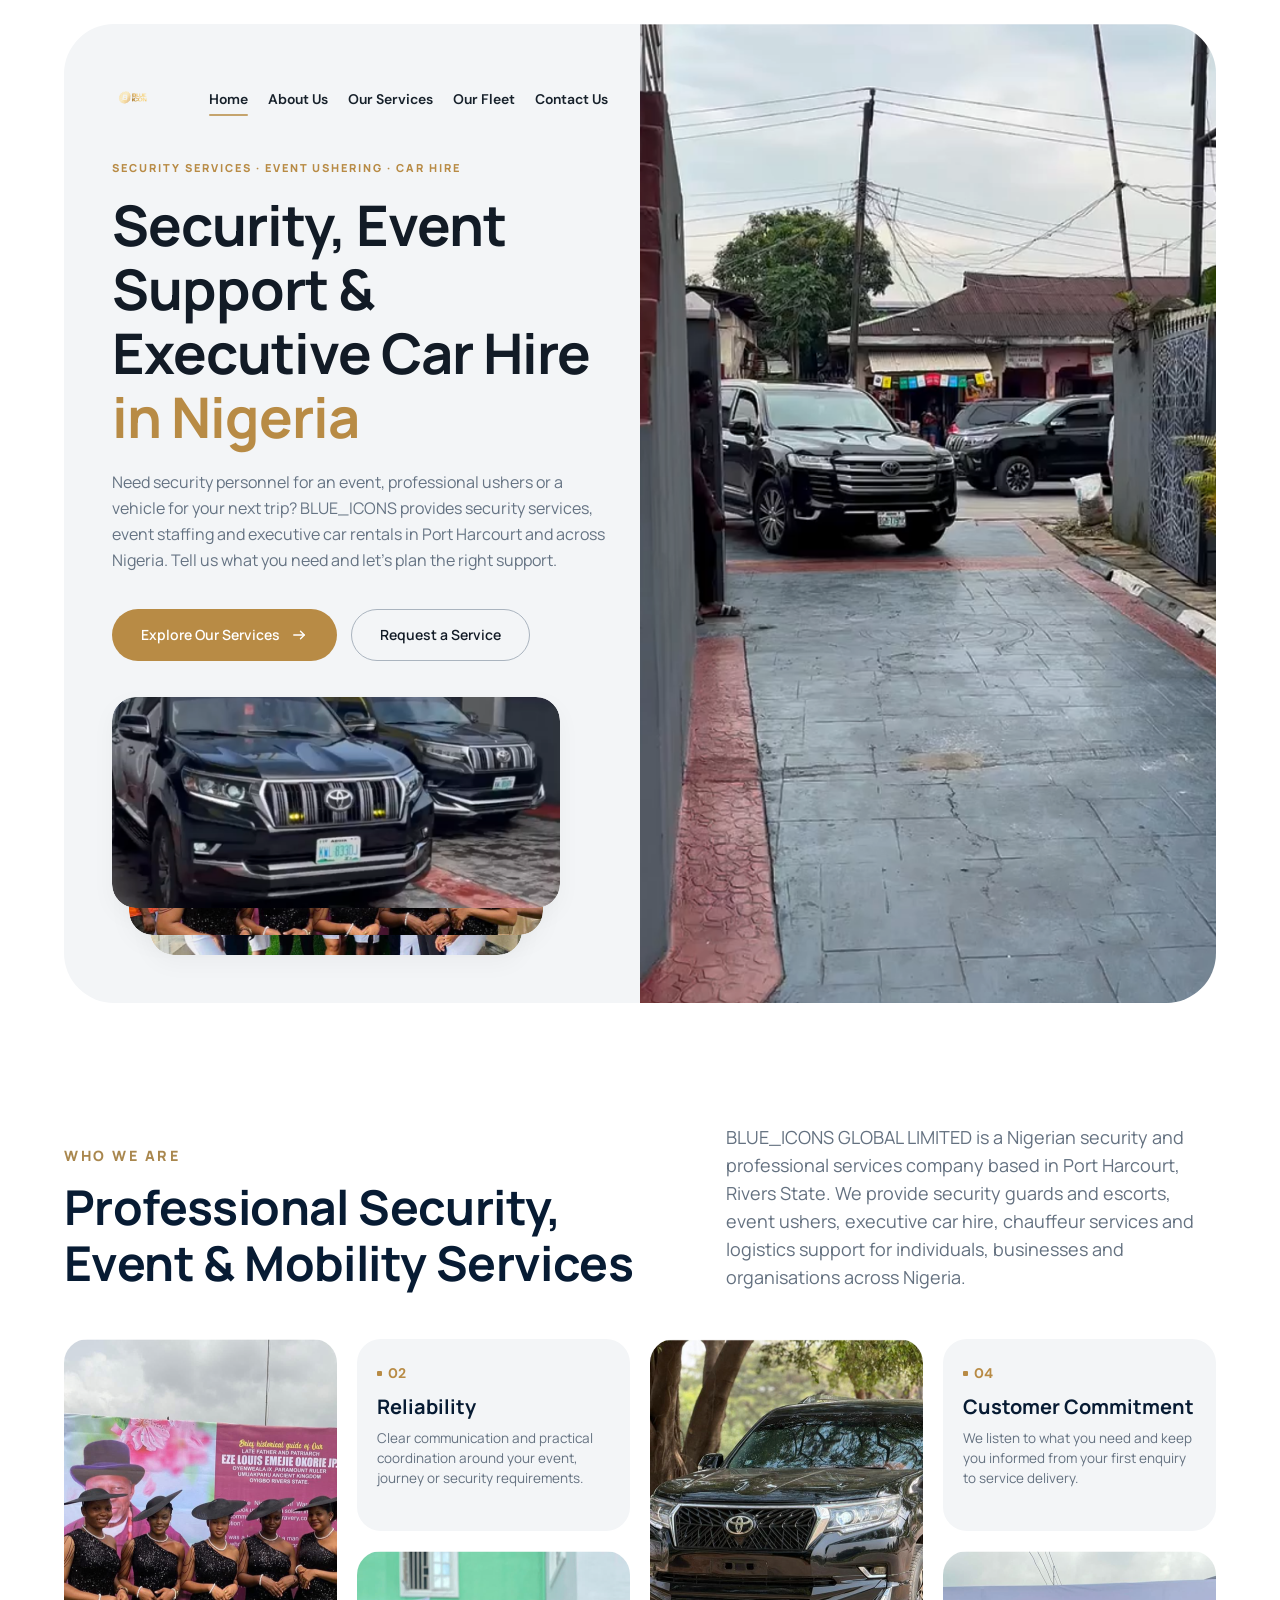
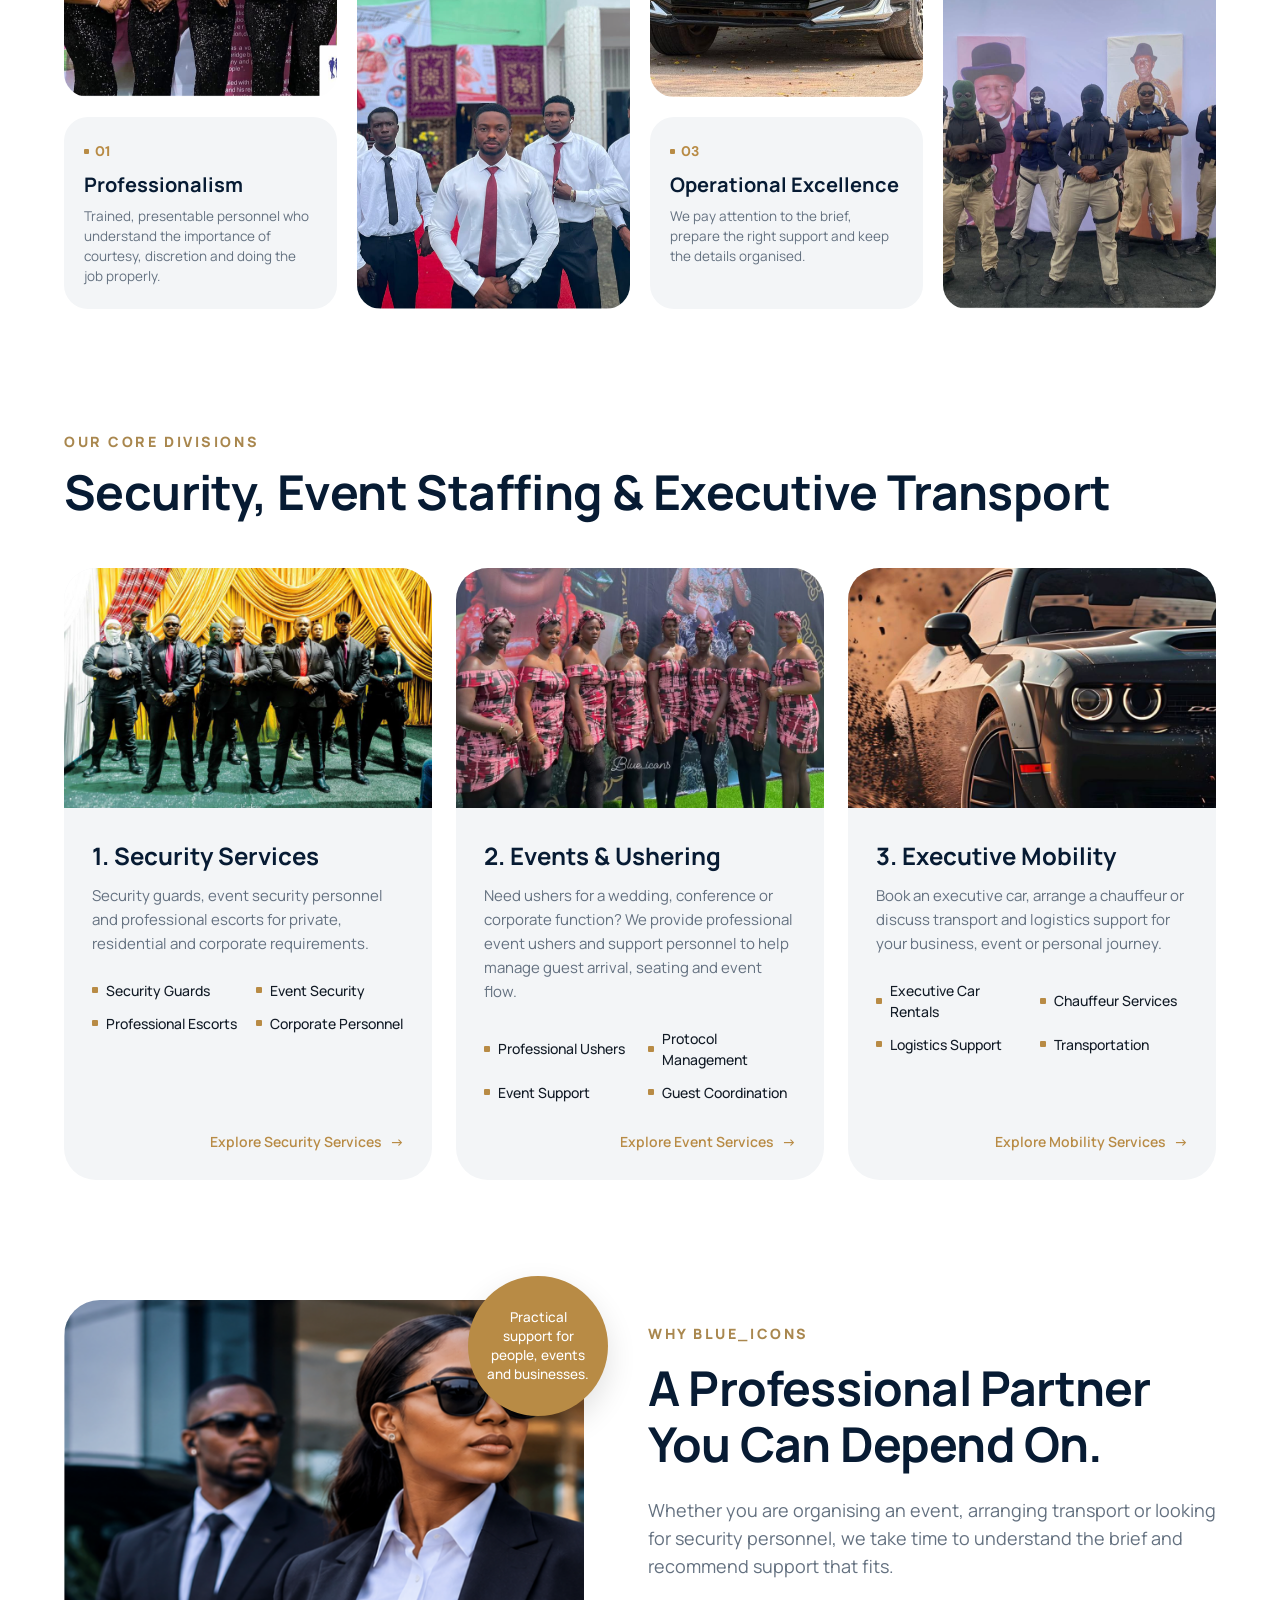
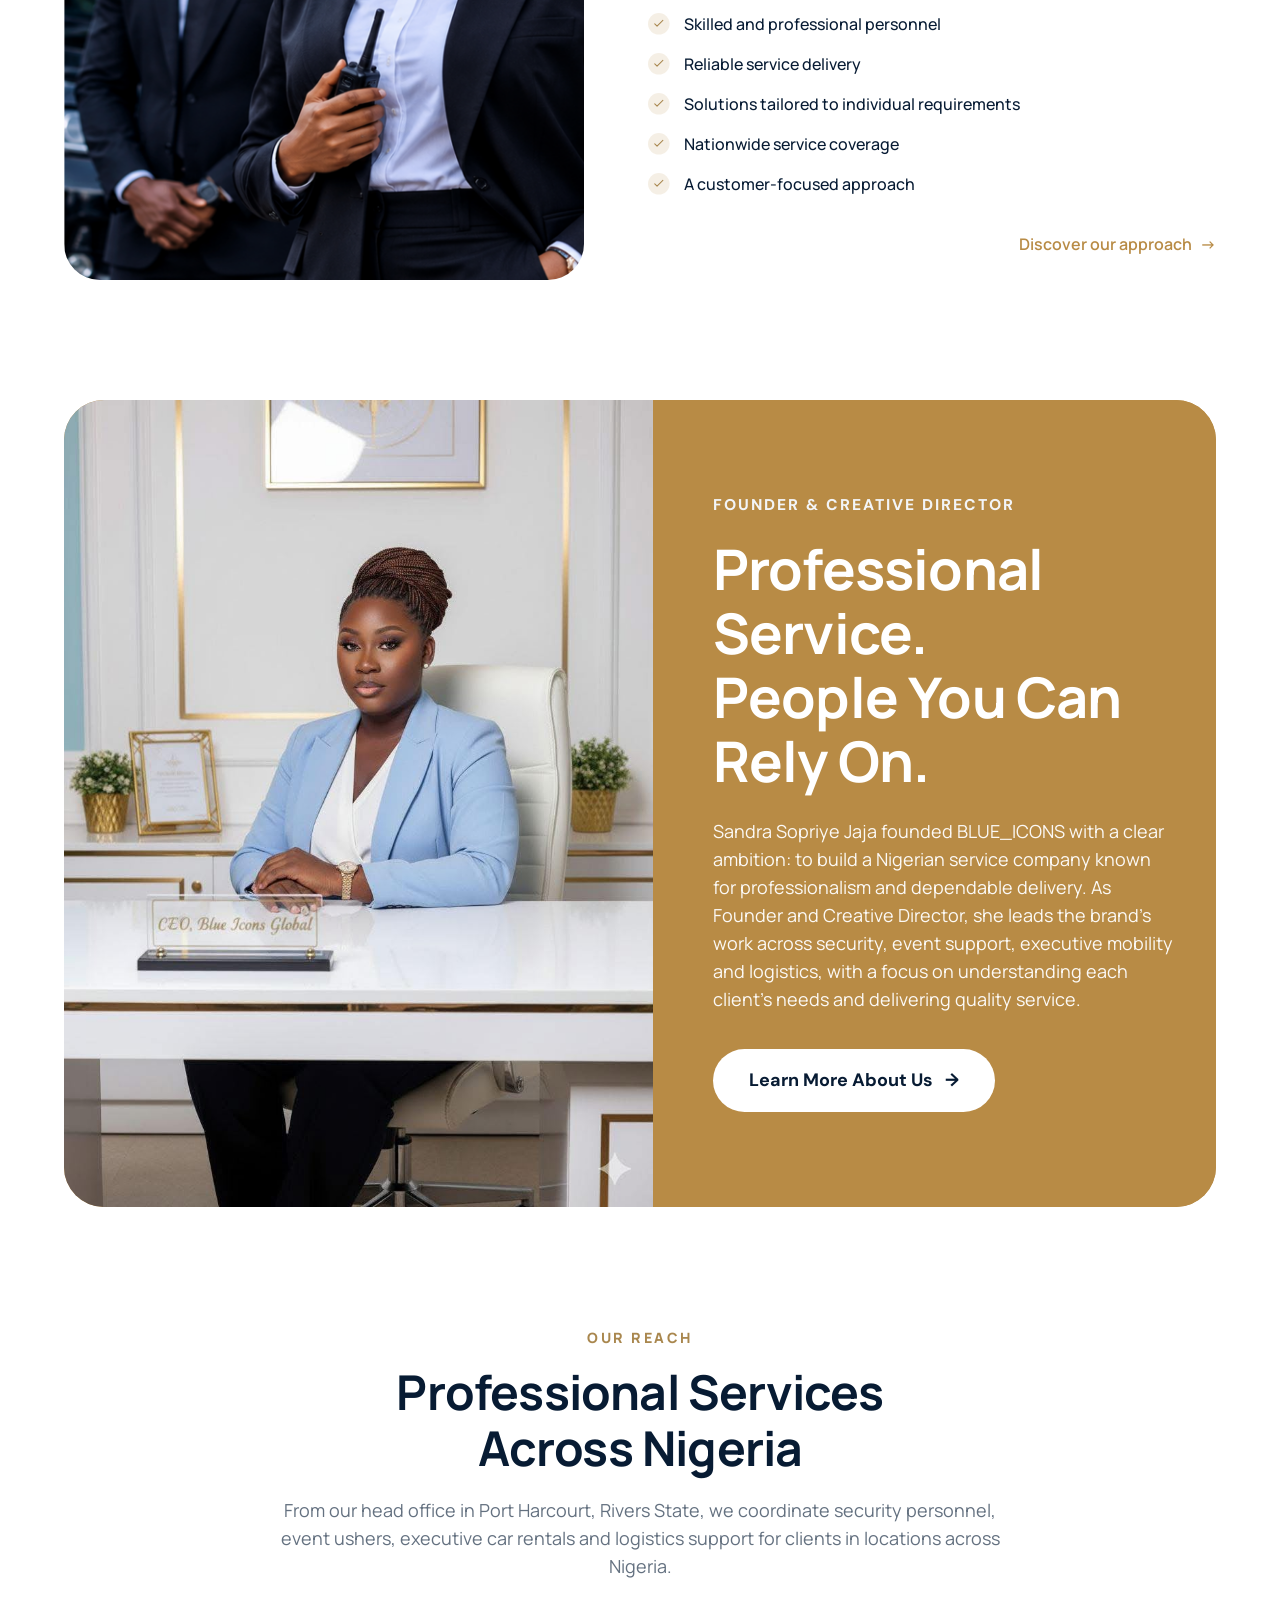
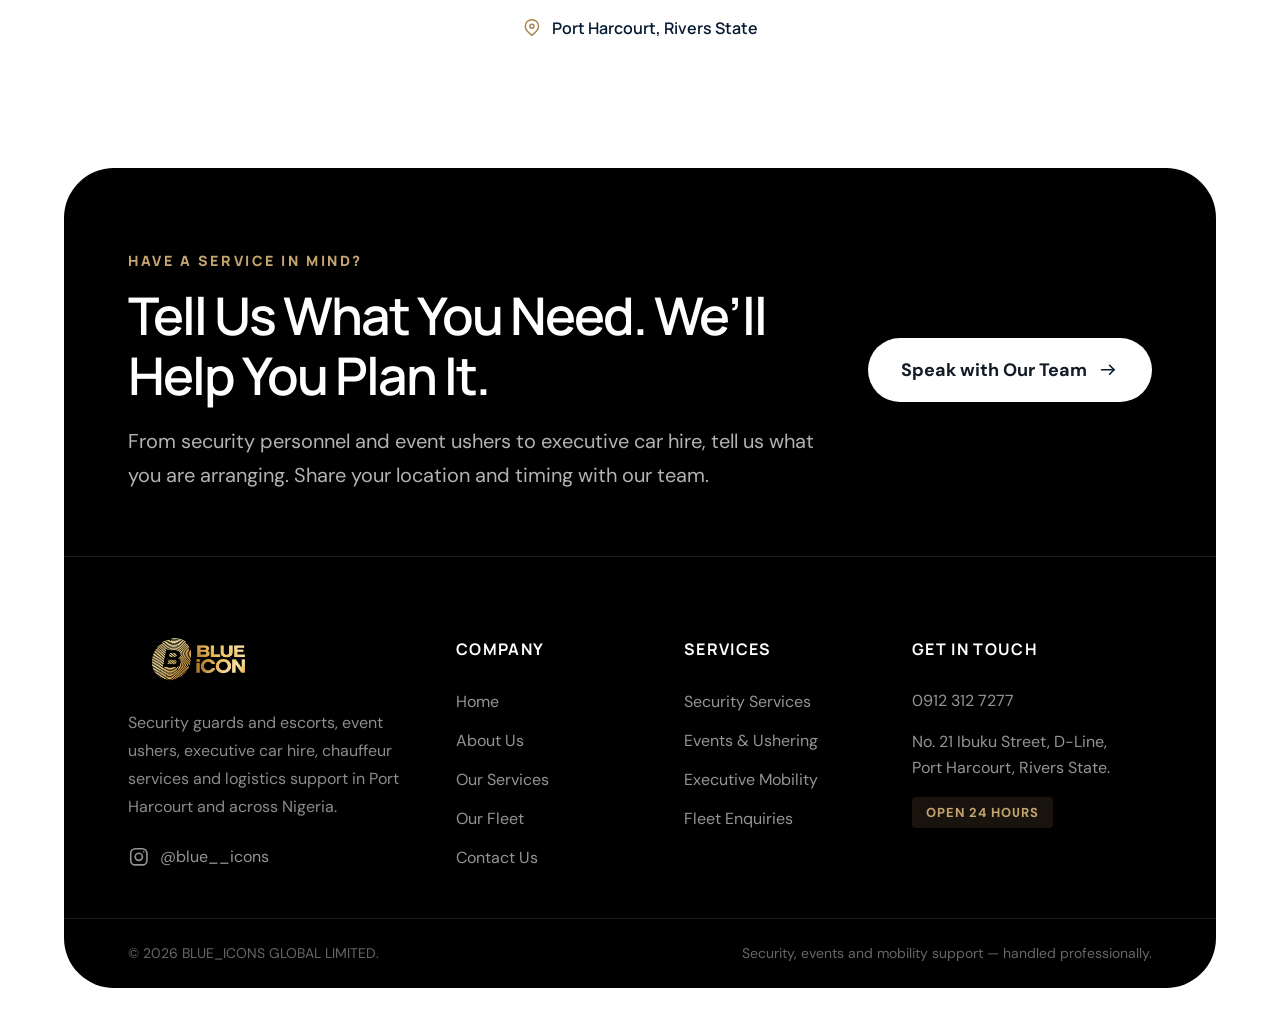
==== commit 03915c45: "Refine desktop hover animations, mobile auto-scroll, and responsive layouts" ====
--- a/index.html
+++ b/index.html
@@ -30,12 +30,11 @@
 <body data-page="home">
 
   <main>
-    <!-- Section 1: Hero Section (Exact 2-Part Figma Composition: Frame 7:26) -->
+    <!-- Section 1: Hero Section -->
     <section class="home-hero-section">
       <div class="home-hero-container">
         <!-- Left Side: Integrated Navigation, Copy & Stacked Cards -->
         <div class="home-hero-left">
-          <!-- Integrated Header Navigation (Figma Node 12:72) -->
           <header class="home-hero-nav">
             <a href="index.html" class="brand-logo-wrap" aria-label="BLUE_ICONS Home">
               <img src="assets/images/logo.png" alt="BLUE_ICONS GLOBAL LIMITED" class="brand-logo">
@@ -50,11 +49,14 @@
               </ul>
             </nav>
             <button class="mobile-menu-btn" aria-label="Toggle navigation menu" id="mobileMenuBtn">
-              <img src="assets/icons/chevron-down.svg" alt="" width="24" height="24">
+              <svg width="24" height="24" viewBox="0 0 24 24" fill="none" stroke="currentColor" stroke-width="2.2" stroke-linecap="round" stroke-linejoin="round" aria-hidden="true">
+                <line x1="4" y1="6" x2="20" y2="6"></line>
+                <line x1="4" y1="12" x2="20" y2="12"></line>
+                <line x1="4" y1="18" x2="20" y2="18"></line>
+              </svg>
             </button>
           </header>
 
-          <!-- Hero Main Copy (Figma Node 4:9) -->
           <div class="home-hero-copy">
             <span class="eyebrow">SECURITY SERVICES &middot; EVENT USHERING &middot; CAR HIRE</span>
             <h1 class="display-hero">
@@ -75,7 +77,7 @@
             </div>
           </div>
 
-          <!-- 3 Cascading Overlapping Cards (Figma Nodes 7:27, 7:28, 7:29) -->
+          <!-- 3 Cascading Overlapping Cards -->
           <div class="hero-cards-stack">
             <div class="hero-card-item hero-card-1">
               <img src="assets/images/hero-card-1.png" alt="BLUE_ICONS Prado Fleet">
@@ -89,7 +91,7 @@
           </div>
         </div>
 
-        <!-- Right Side: Full-Height Clean Video/Image (Figma Node 3:8) -->
+        <!-- Right Side: Full-Height Clean Video -->
         <div class="home-hero-right">
           <video class="home-hero-video" autoplay loop muted playsinline poster="assets/images/hero-right.png">
             <source src="assets/videos/homepage-hero.mp4" type="video/mp4">
@@ -99,211 +101,208 @@
       </div>
     </section>
 
-    <!-- Section 2: Who We Are / Overview (Node 21:41) -->
-    <section class="section-features">
+    <!-- Section 2: Who We Are / Checkerboard Grid -->
+    <section class="home-overview-section">
       <div class="container">
         <div class="section-header-split">
           <div>
-            <span class="eyebrow-large">Who We Are</span>
-            <h2 class="heading-h1">A Dependable Partner for Protection, Events and Transport.</h2>
+            <span class="eyebrow-large">WHO WE ARE</span>
+            <h2 class="heading-h1">Professional Security, Event &amp; Mobility Services</h2>
           </div>
           <div>
             <p class="body-large">
-              BLUE_ICONS GLOBAL LIMITED delivers reliable security guards and escorts, professional event ushers and executive car rentals. Based in Port Harcourt, we support clients across Nigeria with practical coordination, clear communication and dependable people.
+              BLUE_ICONS GLOBAL LIMITED is a Nigerian security and professional services company based in Port Harcourt, Rivers State. We provide security guards and escorts, event ushers, executive car hire, chauffeur services and logistics support for individuals, businesses and organisations across Nigeria.
             </p>
           </div>
         </div>
 
-        <div class="features-grid">
-          <!-- 01 Protection -->
-          <div class="feature-box">
-            <span class="eyebrow">01 &middot; SECURITY SERVICES</span>
-            <h3>Protection &amp; Patrol</h3>
-            <p>Manned guarding, residential security, corporate access control and mobile armed escort services for safe transit across Nigeria.</p>
-          </div>
-
-          <!-- 02 Events -->
-          <div class="feature-box">
-            <span class="eyebrow">02 &middot; EVENTS &amp; USHERING</span>
-            <h3>Guest Experience &amp; Coordination</h3>
-            <p>Trained, well-presented male and female ushers, protocol teams and event coordinators for corporate summits, weddings and state functions.</p>
-          </div>
-
-          <!-- 03 Mobility -->
-          <div class="feature-box">
-            <span class="eyebrow">03 &middot; EXECUTIVE MOBILITY</span>
-            <h3>Chauffeured &amp; Convoy Travel</h3>
-            <p>Prados, Land Cruisers, Hilux escort trucks and luxury passenger buses with vetted professional chauffeurs for secure, comfortable movement.</p>
-          </div>
-        </div>
-      </div>
-    </section>
-
-    <!-- Section 3: Core Divisions Detailed Showcase (Node 21:42) -->
-    <section class="section-divisions">
+        <div class="home-checkerboard-grid">
+          <!-- Col 1: Photo top, Card 01 bottom -->
+          <div class="checkerboard-col">
+            <div class="checkerboard-media">
+              <img src="assets/images/home-grid-ushers-female.png" alt="BLUE_ICONS Event Ushers in formal attire">
+            </div>
+            <div class="checkerboard-card">
+              <span class="checkerboard-num">01</span>
+              <h3>Professionalism</h3>
+              <p>Trained, presentable personnel who understand the importance of courtesy, discretion and doing the job properly.</p>
+            </div>
+          </div>
+
+          <!-- Col 2: Card 02 top, Photo bottom -->
+          <div class="checkerboard-col">
+            <div class="checkerboard-card">
+              <span class="checkerboard-num">02</span>
+              <h3>Reliability</h3>
+              <p>Clear communication and practical coordination around your event, journey or security requirements.</p>
+            </div>
+            <div class="checkerboard-media">
+              <img src="assets/images/home-grid-ushers-male.png" alt="BLUE_ICONS Protocol and ushering team">
+            </div>
+          </div>
+
+          <!-- Col 3: Photo top, Card 03 bottom -->
+          <div class="checkerboard-col">
+            <div class="checkerboard-media">
+              <img src="assets/images/home-grid-prado.png" alt="BLUE_ICONS Executive Prado Fleet">
+            </div>
+            <div class="checkerboard-card">
+              <span class="checkerboard-num">03</span>
+              <h3>Operational Excellence</h3>
+              <p>We pay attention to the brief, prepare the right support and keep the details organised.</p>
+            </div>
+          </div>
+
+          <!-- Col 4: Card 04 top, Photo bottom -->
+          <div class="checkerboard-col">
+            <div class="checkerboard-card">
+              <span class="checkerboard-num">04</span>
+              <h3>Customer Commitment</h3>
+              <p>We listen to what you need and keep you informed from your first enquiry to service delivery.</p>
+            </div>
+            <div class="checkerboard-media">
+              <img src="assets/images/home-grid-escorts.png" alt="BLUE_ICONS Armed Security Personnel &amp; Escorts">
+            </div>
+          </div>
+        </div>
+      </div>
+    </section>
+
+    <!-- Section 3: Our Core Divisions (3 Service Cards) -->
+    <section class="home-divisions-section">
       <div class="container">
-        <div style="max-width: 760px; margin-bottom: 64px;">
-          <span class="eyebrow-large">Our Core Divisions</span>
-          <h2 class="heading-h1" style="margin-bottom: 16px;">Services Handled with Coordination and Care.</h2>
-          <p class="body-large">
-            Every service is managed directly by our team, ensuring proper briefing, punctual delivery and professional conduct from start to finish.
-          </p>
-        </div>
-
-        <!-- Division 1: Security Services -->
-        <div class="division-row">
-          <div class="division-media">
-            <img src="assets/images/security-services.png" alt="BLUE_ICONS Security Personnel &amp; Operations">
-            <span class="division-num">01</span>
-          </div>
-          <div class="division-content">
-            <span class="eyebrow">PROTECTION &middot; ESCORT &middot; PATROL</span>
-            <h3>Security Guard &amp; Escort Services</h3>
-            <p class="body-default">
-              From corporate premises and construction sites to personal transit, BLUE_ICONS provides disciplined, trained security personnel and armed escort coordination.
+        <div class="home-divisions-header">
+          <span class="eyebrow-large">OUR CORE DIVISIONS</span>
+          <h2 class="heading-h1">Security, Event Staffing &amp; Executive Transport</h2>
+        </div>
+
+        <div class="home-divisions-grid">
+          <!-- Card 1: 1. Security Services -->
+          <div class="home-division-card">
+            <div class="division-card-media">
+              <img src="assets/images/security-services.png" alt="BLUE_ICONS Security Guards &amp; Escorts">
+            </div>
+            <div class="division-card-body">
+              <h3>1. Security Services</h3>
+              <p class="division-card-desc">
+                Security guards, event security personnel and professional escorts for private, residential and corporate requirements.
+              </p>
+              <ul class="division-specs-grid">
+                <li><span class="spec-bullet"></span> Security Guards</li>
+                <li><span class="spec-bullet"></span> Event Security</li>
+                <li><span class="spec-bullet"></span> Professional Escorts</li>
+                <li><span class="spec-bullet"></span> Corporate Personnel</li>
+              </ul>
+              <div class="division-card-action">
+                <a href="services.html#security" class="division-card-link">
+                  Explore Security Services <span aria-hidden="true">&rarr;</span>
+                </a>
+              </div>
+            </div>
+          </div>
+
+          <!-- Card 2: 2. Events & Ushering -->
+          <div class="home-division-card">
+            <div class="division-card-media">
+              <img src="assets/images/event-ushers.png" alt="BLUE_ICONS Professional Event Ushers">
+            </div>
+            <div class="division-card-body">
+              <h3>2. Events &amp; Ushering</h3>
+              <p class="division-card-desc">
+                Need ushers for a wedding, conference or corporate function? We provide professional event ushers and support personnel to help manage guest arrival, seating and event flow.
+              </p>
+              <ul class="division-specs-grid">
+                <li><span class="spec-bullet"></span> Professional Ushers</li>
+                <li><span class="spec-bullet"></span> Protocol Management</li>
+                <li><span class="spec-bullet"></span> Event Support</li>
+                <li><span class="spec-bullet"></span> Guest Coordination</li>
+              </ul>
+              <div class="division-card-action">
+                <a href="services.html#events" class="division-card-link">
+                  Explore Event Services <span aria-hidden="true">&rarr;</span>
+                </a>
+              </div>
+            </div>
+          </div>
+
+          <!-- Card 3: 3. Executive Mobility -->
+          <div class="home-division-card">
+            <div class="division-card-media">
+              <img src="assets/images/executive-mobility.png" alt="BLUE_ICONS Executive Mobility Fleet">
+            </div>
+            <div class="division-card-body">
+              <h3>3. Executive Mobility</h3>
+              <p class="division-card-desc">
+                Book an executive car, arrange a chauffeur or discuss transport and logistics support for your business, event or personal journey.
+              </p>
+              <ul class="division-specs-grid">
+                <li><span class="spec-bullet"></span> Executive Car Rentals</li>
+                <li><span class="spec-bullet"></span> Chauffeur Services</li>
+                <li><span class="spec-bullet"></span> Logistics Support</li>
+                <li><span class="spec-bullet"></span> Transportation</li>
+              </ul>
+              <div class="division-card-action">
+                <a href="fleet.html" class="division-card-link">
+                  Explore Mobility Services <span aria-hidden="true">&rarr;</span>
+                </a>
+              </div>
+            </div>
+          </div>
+        </div>
+      </div>
+    </section>
+
+    <!-- Section 4: Why BLUE_ICONS (Partner) -->
+    <section class="home-partner-section">
+      <div class="container">
+        <div class="home-partner-split">
+          <div class="home-partner-media-wrap">
+            <img src="assets/images/home-partner-security.png" alt="BLUE_ICONS Professional Security Team" class="home-partner-img">
+            <div class="home-partner-badge">
+              <span>Practical support for people, events and businesses.</span>
+            </div>
+          </div>
+          <div class="home-partner-content">
+            <span class="eyebrow-large">WHY BLUE_ICONS</span>
+            <h2 class="heading-h1">A Professional Partner You Can Depend On.</h2>
+            <p class="body-large home-partner-desc">
+              Whether you are organising an event, arranging transport or looking for security personnel, we take time to understand the brief and recommend support that fits.
             </p>
-            <div class="division-checklist">
-              <div class="check-item">
+            <ul class="home-partner-checklist">
+              <li>
                 <img src="assets/icons/check-circle-gold.svg" alt="" aria-hidden="true">
-                <span>Vetted and professionally trained security guards</span>
-              </div>
-              <div class="check-item">
+                <span>Skilled and professional personnel</span>
+              </li>
+              <li>
                 <img src="assets/icons/check-circle-gold.svg" alt="" aria-hidden="true">
-                <span>Armed escort vehicles and transit security teams</span>
-              </div>
-              <div class="check-item">
+                <span>Reliable service delivery</span>
+              </li>
+              <li>
                 <img src="assets/icons/check-circle-gold.svg" alt="" aria-hidden="true">
-                <span>Event access control, crowd management and perimeter patrol</span>
-              </div>
-              <div class="check-item">
+                <span>Solutions tailored to individual requirements</span>
+              </li>
+              <li>
                 <img src="assets/icons/check-circle-gold.svg" alt="" aria-hidden="true">
-                <span>24-hour operations supervision and incident response</span>
-              </div>
-            </div>
-            <div>
-              <a href="services.html#security" class="btn btn-outline">
-                Enquire About Security Services
-                <img src="assets/icons/arrow-right-navy-26.svg" alt="" aria-hidden="true">
+                <span>Nationwide service coverage</span>
+              </li>
+              <li>
+                <img src="assets/icons/check-circle-gold.svg" alt="" aria-hidden="true">
+                <span>A customer-focused approach</span>
+              </li>
+            </ul>
+            <div class="home-partner-action">
+              <a href="about.html" class="home-partner-link">
+                Discover our approach <span aria-hidden="true">&rarr;</span>
               </a>
             </div>
           </div>
         </div>
-
-        <!-- Division 2: Events & Ushering -->
-        <div class="division-row reverse">
-          <div class="division-media">
-            <img src="assets/images/event-ushers.png" alt="BLUE_ICONS Professional Event Ushers">
-            <span class="division-num">02</span>
-          </div>
-          <div class="division-content">
-            <span class="eyebrow">USHERING &middot; PROTOCOL &middot; GUEST SUPPORT</span>
-            <h3>Events &amp; Ushering Services</h3>
-            <p class="body-default">
-              Create a welcoming, orderly and refined atmosphere for your guests. Our ushers are trained in polite guest reception, VIP seating protocol and program coordination.
-            </p>
-            <div class="division-checklist">
-              <div class="check-item">
-                <img src="assets/icons/check-circle-gold.svg" alt="" aria-hidden="true">
-                <span>Impeccably groomed male and female event ushers</span>
-              </div>
-              <div class="check-item">
-                <img src="assets/icons/check-circle-gold.svg" alt="" aria-hidden="true">
-                <span>Corporate conferences, AGMs, seminars and gala dinners</span>
-              </div>
-              <div class="check-item">
-                <img src="assets/icons/check-circle-gold.svg" alt="" aria-hidden="true">
-                <span>High-profile weddings, private receptions and celebrations</span>
-              </div>
-              <div class="check-item">
-                <img src="assets/icons/check-circle-gold.svg" alt="" aria-hidden="true">
-                <span>Pre-event briefing, venue coordination and gift distribution</span>
-              </div>
-            </div>
-            <div>
-              <a href="services.html#events" class="btn btn-outline">
-                Enquire About Event Support
-                <img src="assets/icons/arrow-right-navy-26.svg" alt="" aria-hidden="true">
-              </a>
-            </div>
-          </div>
-        </div>
-
-        <!-- Division 3: Executive Mobility -->
-        <div class="division-row">
-          <div class="division-media">
-            <img src="assets/images/executive-mobility.png" alt="BLUE_ICONS Executive Mobility Fleet">
-            <span class="division-num">03</span>
-          </div>
-          <div class="division-content">
-            <span class="eyebrow">CHAUFFEUR &middot; FLEET HIRE &middot; LOGISTICS</span>
-            <h3>Executive Car Rentals &amp; Logistics</h3>
-            <p class="body-default">
-              Reliable vehicles for corporate executives, VIP guests and group transport. Every vehicle is maintained to strict standards and operated by professional, polite chauffeurs.
-            </p>
-            <div class="division-checklist">
-              <div class="check-item">
-                <img src="assets/icons/check-circle-gold.svg" alt="" aria-hidden="true">
-                <span>Toyota Land Cruisers, Prado SUVs and Hilux utility vehicles</span>
-              </div>
-              <div class="check-item">
-                <img src="assets/icons/check-circle-gold.svg" alt="" aria-hidden="true">
-                <span>Toyota Hiace &amp; Coaster buses for corporate group movements</span>
-              </div>
-              <div class="check-item">
-                <img src="assets/icons/check-circle-gold.svg" alt="" aria-hidden="true">
-                <span>Airport pickup, hotel transfers and interstate travel</span>
-              </div>
-              <div class="check-item">
-                <img src="assets/icons/check-circle-gold.svg" alt="" aria-hidden="true">
-                <span>Vetted, punctual chauffeurs with route knowledge</span>
-              </div>
-            </div>
-            <div>
-              <a href="fleet.html" class="btn btn-outline">
-                View Our Fleet
-                <img src="assets/icons/arrow-right-navy-26.svg" alt="" aria-hidden="true">
-              </a>
-            </div>
-          </div>
-        </div>
-      </div>
-    </section>
-
-    <!-- Section 4: Why Us / Standards (Node 23:509) -->
-    <section class="section-standards-overview">
+      </div>
+    </section>
+
+    <!-- Section 5: Founder Section -->
+    <section class="home-founder-section">
       <div class="container">
-        <div class="founder-overview-split">
-          <div class="division-media" style="height: 480px;">
-            <img src="assets/images/workstation.png" alt="Operations Control &amp; Planning">
-          </div>
-          <div>
-            <span class="eyebrow-large">Why BLUE_ICONS</span>
-            <h2 class="heading-h1" style="margin-bottom: 20px;">Practical Support for People, Events and Businesses.</h2>
-            <p class="body-large" style="margin-bottom: 24px;">
-              We understand that dependability is what matters most. Whether you need security personnel on site, a team of ushers for a milestone celebration, or an executive car waiting at the airport, we focus on listening first, planning thoroughly and delivering without fuss.
-            </p>
-            <div class="division-checklist">
-              <div class="check-item">
-                <img src="assets/icons/check-gold.svg" alt="" aria-hidden="true">
-                <span>Single point of contact for security, events and vehicle hire</span>
-              </div>
-              <div class="check-item">
-                <img src="assets/icons/check-gold.svg" alt="" aria-hidden="true">
-                <span>Clear upfront arrangements and prompt communication</span>
-              </div>
-              <div class="check-item">
-                <img src="assets/icons/check-gold.svg" alt="" aria-hidden="true">
-                <span>Experienced team rooted in Rivers State and serving all Nigeria</span>
-              </div>
-            </div>
-          </div>
-        </div>
-      </div>
-    </section>
-
-    <!-- Section 5: Founder Section (Figma Frame 144:39 / 141:361 "Frame 23") -->
-    <section class="founder-banner-section">
-      <div class="founder-container-wrap">
         <div class="founder-card-frame23">
           <div class="founder-card-media">
             <img src="assets/images/founder-desk.jpg" alt="Sandra Sopriye Jaja — Founder &amp; Creative Director">
@@ -314,35 +313,35 @@
             <p class="founder-card-paragraph">
               Sandra Sopriye Jaja founded BLUE_ICONS with a clear ambition: to build a Nigerian service company known for professionalism and dependable delivery. As Founder and Creative Director, she leads the brand’s work across security, event support, executive mobility and logistics, with a focus on understanding each client’s needs and delivering quality service.
             </p>
-            <a href="about.html" class="btn-founder-learn">
-              Learn More About Us
-              <svg width="20" height="20" viewBox="0 0 24 24" fill="none" stroke="currentColor" stroke-width="2.2" stroke-linecap="round" stroke-linejoin="round" aria-hidden="true"><path d="M5 12h14M12 5l7 7-7 7"/></svg>
-            </a>
-          </div>
-        </div>
-      </div>
-    </section>
-
-    <!-- Section 6: Head Office Section (Figma Node 24:680 - 24:693) -->
-    <!-- Regular weight text (400), size 18px, NOT bold -->
-    <section class="head-office-section">
+            <div class="founder-card-action">
+              <a href="about.html" class="btn-founder-learn">
+                Learn More About Us <span aria-hidden="true">&rarr;</span>
+              </a>
+            </div>
+          </div>
+        </div>
+      </div>
+    </section>
+
+    <!-- Section 6: Our Reach / Head Office -->
+    <section class="home-reach-section">
       <div class="container">
-        <div class="head-office-badge">
-          <img src="assets/icons/location-pin.svg" alt="" aria-hidden="true">
-          <span>Port Harcourt, Rivers State</span>
-        </div>
-        <p class="head-office-text">
-          From our head office in Port Harcourt, Rivers State, we coordinate security personnel, event ushers, executive car rentals and logistics support for clients in locations across Nigeria.
-        </p>
-        <a href="contact.html" class="btn btn-primary">
-          Speak with Our Team
-          <img src="assets/icons/arrow-right-white.svg" alt="" aria-hidden="true">
-        </a>
+        <div class="home-reach-wrap">
+          <span class="eyebrow-large">OUR REACH</span>
+          <h2 class="heading-h1">Professional Services<br>Across Nigeria</h2>
+          <p class="body-large home-reach-desc">
+            From our head office in Port Harcourt, Rivers State, we coordinate security personnel, event ushers, executive car rentals and logistics support for clients in locations across Nigeria.
+          </p>
+          <div class="home-reach-badge">
+            <img src="assets/icons/location-pin.svg" alt="" aria-hidden="true">
+            <span>Port Harcourt, Rivers State</span>
+          </div>
+        </div>
       </div>
     </section>
   </main>
 
-  <!-- Unified Global Boxed Footer (Exact Figma Component Shared Across All Pages) -->
+  <!-- Unified Global Boxed Footer -->
   <footer class="site-footer-boxed" id="contact-cta">
     <!-- Pre-footer CTA: Tell Us What You Need -->
     <div class="footer-cta-block">
--- a/styles/main.css
+++ b/styles/main.css
@@ -878,6 +878,382 @@
 }
 
 /* ==========================================================================
+   HOMEPAGE SPECIFIC SECTIONS (Matches Finished Design Screenshots)
+   ========================================================================== */
+
+/* Section 2: Who We Are / Checkerboard Grid */
+.home-overview-section {
+  padding: 0;
+  margin-bottom: 120px;
+  background-color: var(--surface-page);
+}
+
+.home-checkerboard-grid {
+  display: grid;
+  grid-template-columns: repeat(4, 1fr);
+  gap: 20px;
+  margin-top: 48px;
+}
+
+.checkerboard-col {
+  display: flex;
+  flex-direction: column;
+  gap: 20px;
+}
+
+.checkerboard-media {
+  height: 358px;
+  border-radius: 24px;
+  overflow: hidden;
+  position: relative;
+  background-color: var(--surface-subtle);
+}
+
+.checkerboard-media img {
+  width: 100%;
+  height: 100%;
+  object-fit: cover;
+  display: block;
+}
+
+.checkerboard-card {
+  height: 192px;
+  min-height: 192px;
+  background-color: var(--surface-subtle, #f5f7f9);
+  border-radius: 24px;
+  padding: 24px 20px;
+  display: flex;
+  flex-direction: column;
+  justify-content: flex-start;
+  box-sizing: border-box;
+}
+
+.checkerboard-num {
+  font-family: var(--font-secondary);
+  font-size: 14px;
+  font-weight: 700;
+  color: var(--accent-strong, #b88b45);
+  margin-bottom: 10px;
+  display: inline-flex;
+  align-items: center;
+  gap: 6px;
+}
+
+.checkerboard-num::before {
+  content: "";
+  display: inline-block;
+  width: 5px;
+  height: 5px;
+  background-color: var(--accent-strong, #b88b45);
+  border-radius: 1px;
+}
+
+.checkerboard-card h3 {
+  font-size: 20px;
+  font-weight: 700;
+  color: var(--text-navy, #071b33);
+  line-height: 26px;
+  margin-bottom: 8px;
+}
+
+.checkerboard-card p {
+  font-size: 13.5px;
+  line-height: 20px;
+  color: var(--text-muted, #647180);
+  margin: 0;
+}
+
+/* Section 3: Our Core Divisions (3 Service Cards) */
+.home-divisions-section {
+  padding: 0;
+  margin-bottom: 120px;
+  background-color: var(--surface-page);
+}
+
+.home-divisions-header {
+  margin-bottom: 48px;
+}
+
+.home-divisions-grid {
+  display: grid;
+  grid-template-columns: repeat(3, 1fr);
+  gap: 24px;
+}
+
+.home-division-card {
+  background-color: var(--surface-subtle, #f5f7f9);
+  border-radius: 32px;
+  overflow: hidden;
+  display: flex;
+  flex-direction: column;
+}
+
+.division-card-media {
+  height: 240px;
+  width: 100%;
+  overflow: hidden;
+  position: relative;
+}
+
+.division-card-media img {
+  width: 100%;
+  height: 100%;
+  object-fit: cover;
+  display: block;
+}
+
+.division-card-body {
+  padding: 32px 28px 28px;
+  display: flex;
+  flex-direction: column;
+  flex: 1;
+}
+
+.division-card-body h3 {
+  font-size: 24px;
+  font-weight: 700;
+  color: var(--text-navy, #071b33);
+  line-height: 32px;
+  margin-bottom: 12px;
+}
+
+.division-card-desc {
+  font-size: 15px;
+  line-height: 24px;
+  color: var(--text-muted, #647180);
+  margin-bottom: 24px;
+  min-height: 72px;
+}
+
+.division-specs-grid {
+  display: grid;
+  grid-template-columns: 1fr 1fr;
+  gap: 12px 16px;
+  margin: 0 0 28px 0;
+  padding: 0;
+  list-style: none;
+}
+
+.division-specs-grid li {
+  font-size: 14px;
+  font-weight: 500;
+  color: var(--text-primary, #071b33);
+  display: flex;
+  align-items: center;
+  gap: 8px;
+}
+
+.spec-bullet {
+  width: 6px;
+  height: 6px;
+  background-color: var(--accent-strong, #b88b45);
+  border-radius: 1px;
+  display: inline-block;
+  flex-shrink: 0;
+}
+
+.division-card-action {
+  margin-top: auto;
+  display: flex;
+  justify-content: flex-end;
+  align-items: center;
+}
+
+.division-card-link {
+  display: inline-flex;
+  align-items: center;
+  gap: 8px;
+  font-size: 14px;
+  font-weight: 600;
+  color: var(--accent-strong, #b88b45);
+  text-decoration: none;
+  transition: color 0.2s ease, transform 0.2s ease;
+}
+
+.division-card-link:hover {
+  color: #966f33;
+  transform: translateX(3px);
+}
+
+/* Section 4: Why BLUE_ICONS (Partner) */
+.home-partner-section {
+  padding: 0;
+  margin-bottom: 120px;
+  background-color: var(--surface-page);
+}
+
+.home-partner-split {
+  display: grid;
+  grid-template-columns: 520px 1fr;
+  gap: 64px;
+  align-items: center;
+}
+
+.home-partner-media-wrap {
+  position: relative;
+  width: 100%;
+}
+
+.home-partner-img {
+  width: 100%;
+  height: 580px;
+  object-fit: cover;
+  border-radius: 36px;
+  display: block;
+}
+
+.home-partner-badge {
+  position: absolute;
+  top: -24px;
+  right: -24px;
+  width: 140px;
+  height: 140px;
+  background-color: var(--accent-strong, #b88b45);
+  border-radius: 50%;
+  display: flex;
+  align-items: center;
+  justify-content: center;
+  text-align: center;
+  padding: 18px;
+  color: #ffffff;
+  font-size: 13.5px;
+  font-weight: 500;
+  line-height: 1.4;
+  box-shadow: 0 12px 30px rgba(0, 0, 0, 0.12);
+  z-index: 2;
+  box-sizing: border-box;
+}
+
+.home-partner-content {
+  display: flex;
+  flex-direction: column;
+}
+
+.home-partner-content .eyebrow-large {
+  margin-bottom: 16px;
+}
+
+.home-partner-content .heading-h1 {
+  font-size: 48px;
+  line-height: 56px;
+  letter-spacing: -0.8px;
+  margin-bottom: 24px;
+}
+
+.home-partner-desc {
+  font-size: 18px;
+  line-height: 28px;
+  color: var(--text-muted, #647180);
+  margin-bottom: 32px;
+  max-width: 620px;
+}
+
+.home-partner-checklist {
+  list-style: none;
+  padding: 0;
+  margin: 0 0 36px 0;
+  display: flex;
+  flex-direction: column;
+  gap: 16px;
+}
+
+.home-partner-checklist li {
+  display: flex;
+  align-items: center;
+  gap: 14px;
+  font-size: 16px;
+  font-weight: 500;
+  color: var(--text-navy, #071b33);
+}
+
+.home-partner-checklist li img {
+  width: 22px;
+  height: 22px;
+  flex-shrink: 0;
+}
+
+.home-partner-action {
+  display: flex;
+  justify-content: flex-end;
+  width: 100%;
+  max-width: 620px;
+}
+
+.home-partner-link {
+  display: inline-flex;
+  align-items: center;
+  gap: 8px;
+  font-size: 16px;
+  font-weight: 600;
+  color: var(--accent-strong, #b88b45);
+  text-decoration: none;
+  transition: color 0.2s ease, transform 0.2s ease;
+}
+
+.home-partner-link:hover {
+  color: #966f33;
+  transform: translateX(3px);
+}
+
+/* Section 5: Founder Section */
+.home-founder-section {
+  padding: 0;
+  margin-bottom: 120px;
+  background-color: var(--surface-page);
+}
+
+/* Section 6: Our Reach / Head Office */
+.home-reach-section {
+  padding: 0;
+  margin-bottom: 120px;
+  background-color: var(--surface-page);
+  text-align: center;
+}
+
+.home-reach-wrap {
+  max-width: 860px;
+  margin: 0 auto;
+  display: flex;
+  flex-direction: column;
+  align-items: center;
+  text-align: center;
+}
+
+.home-reach-wrap .eyebrow-large {
+  margin-bottom: 16px;
+}
+
+.home-reach-wrap .heading-h1 {
+  font-size: 48px;
+  line-height: 56px;
+  letter-spacing: -0.8px;
+  margin-bottom: 20px;
+}
+
+.home-reach-desc {
+  font-size: 18px;
+  line-height: 28px;
+  color: var(--text-muted, #647180);
+  max-width: 720px;
+  margin: 0 auto 28px;
+}
+
+.home-reach-badge {
+  display: inline-flex;
+  align-items: center;
+  gap: 10px;
+  padding: 8px 16px;
+  color: var(--text-navy, #071b33);
+  font-size: 16px;
+  font-weight: 600;
+}
+
+.home-reach-badge img {
+  width: 20px;
+  height: 20px;
+}
+
+/* ==========================================================================
    FOUNDER SECTION ON HOMEPAGE (Figma Frame 144:39 / 141:361 "Frame 23")
    Dimensions: 1430px × 717px, border-radius: 40px, overflow: hidden
    - Left: Full photograph of Sandra Sopriye Jaja at her desk (w: 731, h: 717)
@@ -2351,6 +2727,11 @@
   .section-standards-overview,
   .founder-banner-section,
   .head-office-section,
+  .home-overview-section,
+  .home-divisions-section,
+  .home-partner-section,
+  .home-founder-section,
+  .home-reach-section,
   .about-company-overview,
   .about-standards-banner,
   .about-founder-pill-section,
@@ -2692,10 +3073,16 @@
   .section-features,
   .section-divisions,
   .section-standards-overview,
-  .founder-banner-section {
+  .founder-banner-section,
+  .home-overview-section,
+  .home-divisions-section,
+  .home-partner-section,
+  .home-founder-section,
+  .home-reach-section {
     margin-bottom: 42px;
   }
-  .head-office-section {
+  .head-office-section,
+  .home-reach-section {
     padding: 0 0 42px;
   }
 
@@ -2911,6 +3298,334 @@
   }
 }
 
+/* ==========================================================================
+   HOMEPAGE TABLET LAYOUT (769px - 1024px)
+   Matches Tablet Design with Consistent Padding, Alignment, and Body Type
+   ========================================================================== */
+@media (min-width: 769px) and (max-width: 1024px) {
+  :root {
+    --content-padding: 32px;
+  }
+
+  /* 1. Consistent Left and Right Page Padding (Every section starts at same horizontal position) */
+  .container {
+    width: 100% !important;
+    max-width: 100% !important;
+    padding-left: 32px !important;
+    padding-right: 32px !important;
+    margin: 0 !important;
+    box-sizing: border-box !important;
+  }
+
+  .home-hero-section {
+    padding-left: 32px !important;
+    padding-right: 32px !important;
+    padding-top: 24px !important;
+    margin-bottom: 48px !important;
+    width: 100% !important;
+    box-sizing: border-box !important;
+  }
+
+  .home-hero-container {
+    display: flex !important;
+    flex-direction: column !important;
+    width: 100% !important;
+    max-width: 100% !important;
+    margin: 0 !important;
+    border-radius: 32px !important;
+    overflow: hidden !important;
+    min-height: auto !important;
+    box-sizing: border-box !important;
+  }
+
+  .site-footer-boxed {
+    width: calc(100% - 64px) !important;
+    max-width: calc(100% - 64px) !important;
+    margin: 48px 32px 32px 32px !important;
+    border-radius: 36px !important;
+    box-sizing: border-box !important;
+  }
+  .footer-cta-block {
+    padding: 48px 32px !important;
+  }
+  .footer-columns-block {
+    padding: 48px 32px !important;
+    grid-template-columns: repeat(2, 1fr) !important;
+    gap: 36px 32px !important;
+  }
+
+  /* 2. Body Text: Exactly 16px across all body-text roles */
+  p,
+  .body-large,
+  .body-default,
+  .home-hero-copy .hero-subheading,
+  .checkerboard-card p,
+  .division-card-desc,
+  .division-specs-grid li,
+  .home-partner-desc,
+  .home-partner-checklist li,
+  .founder-card-paragraph,
+  .home-reach-desc,
+  .footer-cta-text p,
+  .footer-brand-desc,
+  .footer-links-list li a,
+  .footer-address {
+    font-size: 16px !important;
+    line-height: 26px !important;
+  }
+
+  /* 3. Who We Are: Keep 2x2 arrangement, shared padding & 16px body text */
+  .home-checkerboard-grid {
+    display: grid !important;
+    grid-template-columns: repeat(2, 1fr) !important;
+    gap: 24px !important;
+  }
+  .checkerboard-col {
+    display: flex !important;
+    flex-direction: column !important;
+    gap: 20px !important;
+  }
+  .checkerboard-media {
+    height: 300px !important;
+    border-radius: 20px !important;
+  }
+  .checkerboard-card {
+    min-height: 180px !important;
+    height: auto !important;
+    padding: 24px 20px !important;
+    border-radius: 20px !important;
+  }
+
+  /* 4. Hero: Fit and align within container, no overflow or excess space */
+  .home-hero-left {
+    padding: 40px 32px !important;
+    width: 100% !important;
+    box-sizing: border-box !important;
+    display: flex !important;
+    flex-direction: column !important;
+    align-items: flex-start !important;
+    text-align: left !important;
+    height: auto !important;
+  }
+  .home-hero-copy {
+    max-width: 100% !important;
+    width: 100% !important;
+    margin-top: 24px !important;
+    margin-bottom: 0 !important;
+    text-align: left !important;
+  }
+  .home-hero-copy .display-hero {
+    font-size: 38px !important;
+    line-height: 46px !important;
+    letter-spacing: -0.5px !important;
+    margin-bottom: 18px !important;
+    text-align: left !important;
+  }
+  .home-hero-copy .hero-subheading {
+    font-size: 16px !important;
+    line-height: 26px !important;
+    max-width: 100% !important;
+    width: 100% !important;
+    text-align: left !important;
+    margin-bottom: 28px !important;
+  }
+  .hero-cta-group {
+    display: flex !important;
+    flex-direction: row !important;
+    gap: 14px !important;
+    margin-bottom: 32px !important;
+    justify-content: flex-start !important;
+    width: 100% !important;
+  }
+  .home-hero-right {
+    display: none !important;
+  }
+  .hero-cards-stack {
+    position: relative !important;
+    width: 100% !important;
+    max-width: 540px !important;
+    height: 270px !important;
+    margin: 0 0 12px 0 !important;
+    display: block !important;
+  }
+  .hero-cards-stack .hero-card-1 {
+    top: 0 !important;
+    left: 0 !important;
+    width: 100% !important;
+    height: 215px !important;
+    border-radius: 24px !important;
+  }
+  .hero-cards-stack .hero-card-2 {
+    top: 42px !important;
+    left: 18px !important;
+    width: calc(100% - 36px) !important;
+    height: 195px !important;
+    border-radius: 24px !important;
+  }
+  .hero-cards-stack .hero-card-3 {
+    top: 84px !important;
+    left: 36px !important;
+    width: calc(100% - 72px) !important;
+    height: 175px !important;
+    border-radius: 24px !important;
+  }
+
+  /* 5. Core Divisions: Two frames in first row, third directly below first aligned to left edge, all same size */
+  .home-divisions-grid {
+    display: grid !important;
+    grid-template-columns: repeat(2, 1fr) !important;
+    gap: 24px !important;
+  }
+  .home-division-card {
+    border-radius: 28px !important;
+    width: 100% !important;
+    box-sizing: border-box !important;
+  }
+  .home-divisions-grid .home-division-card:nth-child(3) {
+    grid-column: 1 !important;
+    max-width: 100% !important;
+    margin: 0 !important;
+    width: 100% !important;
+  }
+  .division-card-media {
+    height: 220px !important;
+  }
+  .division-card-body {
+    padding: 28px 24px !important;
+  }
+
+  /* 6. Blue Icons mark: Aligned to same left padding as other content (not centered) */
+  .home-hero-nav {
+    justify-content: space-between !important;
+    align-items: center !important;
+    width: 100% !important;
+    margin-left: 0 !important;
+    padding-left: 0 !important;
+  }
+  .brand-logo-wrap {
+    justify-content: flex-start !important;
+    margin-left: 0 !important;
+    padding-left: 0 !important;
+  }
+  .brand-logo {
+    margin-left: 0 !important;
+    display: block !important;
+  }
+  .footer-brand-col {
+    align-items: flex-start !important;
+    text-align: left !important;
+  }
+  .footer-brandmark {
+    justify-content: flex-start !important;
+    margin-left: 0 !important;
+    padding-left: 0 !important;
+  }
+  .footer-brandmark-logo {
+    margin-left: 0 !important;
+    display: block !important;
+  }
+
+  /* 7. Founder & Creative Director: Adjusted crop so face is clearly visible */
+  .founder-card-frame23 {
+    display: flex !important;
+    flex-direction: column !important;
+    min-height: auto !important;
+    border-radius: 32px !important;
+    overflow: hidden !important;
+  }
+  .founder-card-media {
+    width: 100% !important;
+    height: 420px !important;
+    min-height: 420px !important;
+    position: relative !important;
+    overflow: hidden !important;
+  }
+  .founder-card-media img {
+    width: 100% !important;
+    height: 100% !important;
+    min-height: 420px !important;
+    object-fit: cover !important;
+    object-position: center 18% !important;
+    display: block !important;
+  }
+  .founder-card-content {
+    padding: 44px 32px !important;
+  }
+
+  /* Section 4: Why BLUE_ICONS (Aligned left with same starting position as rest of tablet content) */
+  .home-partner-split {
+    display: flex !important;
+    flex-direction: column !important;
+    gap: 36px !important;
+    align-items: flex-start !important;
+    text-align: left !important;
+    width: 100% !important;
+  }
+  .home-partner-media-wrap {
+    width: 100% !important;
+    max-width: 100% !important;
+    margin: 0 !important;
+    position: relative !important;
+  }
+  .home-partner-img {
+    width: 100% !important;
+    height: 440px !important;
+    object-fit: cover !important;
+    border-radius: 28px !important;
+    display: block !important;
+  }
+  .home-partner-badge {
+    position: absolute !important;
+    top: 20px !important;
+    right: 20px !important;
+  }
+  .home-partner-content {
+    width: 100% !important;
+    max-width: 100% !important;
+    margin: 0 !important;
+    padding: 0 !important;
+    align-items: flex-start !important;
+    text-align: left !important;
+  }
+  .home-partner-content .eyebrow-large,
+  .home-partner-content .heading-h1,
+  .home-partner-desc,
+  .home-partner-checklist,
+  .home-partner-checklist li,
+  .home-partner-action,
+  .home-partner-link {
+    text-align: left !important;
+    justify-content: flex-start !important;
+    margin-left: 0 !important;
+  }
+  .home-partner-content .heading-h1 {
+    font-size: 36px !important;
+    line-height: 44px !important;
+    letter-spacing: -0.5px !important;
+    margin-bottom: 20px !important;
+  }
+  .home-partner-desc {
+    font-size: 16px !important;
+    line-height: 26px !important;
+    margin-bottom: 24px !important;
+  }
+  .home-partner-checklist {
+    gap: 14px !important;
+    margin-bottom: 28px !important;
+  }
+  .home-partner-action {
+    display: flex !important;
+    justify-content: flex-start !important;
+    width: 100% !important;
+  }
+
+  /* Section 6: Reach */
+  .home-reach-wrap {
+    max-width: 700px !important;
+    margin: 0 auto !important;
+  }
+}
+
 @media (max-width: 768px) {
   :root {
     --content-padding: 16px;
@@ -2927,6 +3642,11 @@
   .section-standards-overview,
   .founder-banner-section,
   .head-office-section,
+  .home-overview-section,
+  .home-divisions-section,
+  .home-partner-section,
+  .home-founder-section,
+  .home-reach-section,
   .about-company-overview,
   .about-standards-banner,
   .about-founder-pill-section,
@@ -3070,53 +3790,37 @@
     border-radius: 100px !important;
   }
   .home-hero-right {
+    display: none !important;
+  }
+  .hero-cards-stack {
     order: 3 !important;
-    width: 100% !important;
-    height: 320px !important;
-    min-height: 320px !important;
-    border-radius: 20px !important;
-    overflow: hidden !important;
     position: relative !important;
-    margin-top: 0 !important;
-    margin-bottom: 24px !important;
-    padding: 0 !important;
-    display: block !important;
-  }
-  .home-hero-right video,
-  .home-hero-right img {
-    width: 100% !important;
-    height: 100% !important;
-    object-fit: cover !important;
-    object-position: center !important;
-    border-radius: 20px !important;
-    display: block !important;
-  }
-  .hero-cards-stack {
-    order: 4 !important;
-    position: relative !important;
-    width: 100% !important;
-    max-width: 358px !important;
-    height: 220px !important;
-    margin: 8px auto 0 !important;
+    width: 100% !important;
+    max-width: 100% !important;
+    height: 250px !important;
+    margin: 16px auto 0 !important;
     display: block !important;
   }
   .hero-cards-stack .hero-card-1 {
     top: 0 !important;
     left: 0 !important;
     width: 100% !important;
-    height: 175px !important;
+    height: 195px !important;
+    border-radius: 20px !important;
   }
   .hero-cards-stack .hero-card-2 {
-    top: 48px !important;
+    top: 36px !important;
     left: 12px !important;
     width: calc(100% - 24px) !important;
-    height: 150px !important;
+    height: 180px !important;
+    border-radius: 20px !important;
   }
   .hero-cards-stack .hero-card-3 {
-    top: 96px !important;
+    top: 72px !important;
     left: 24px !important;
     width: calc(100% - 48px) !important;
-    height: 120px !important;
+    height: 165px !important;
+    border-radius: 20px !important;
   }
   .home-hero-prado {
     width: 100% !important;
@@ -3125,6 +3829,145 @@
     object-fit: cover !important;
     margin-top: 14px !important;
     display: block !important;
+  }
+
+  /* Section 2: Who We Are Carousel Track on Mobile */
+  .home-checkerboard-grid {
+    display: flex !important;
+    flex-direction: row !important;
+    gap: 14px !important;
+    overflow-x: auto !important;
+    scroll-behavior: auto !important;
+    padding-bottom: 16px !important;
+    margin-top: 24px !important;
+    -webkit-overflow-scrolling: touch !important;
+    scrollbar-width: none !important;
+  }
+  .home-checkerboard-grid::-webkit-scrollbar {
+    display: none !important;
+  }
+  .checkerboard-col {
+    flex: 0 0 190px !important;
+    width: 190px !important;
+    gap: 14px !important;
+  }
+  .checkerboard-media {
+    height: 190px !important;
+    border-radius: 18px !important;
+  }
+  .checkerboard-card {
+    height: auto !important;
+    min-height: 180px !important;
+    border-radius: 18px !important;
+    padding: 18px 16px !important;
+    box-sizing: border-box !important;
+  }
+  .checkerboard-card h3 {
+    font-size: 17px !important;
+    line-height: 23px !important;
+    margin-bottom: 6px !important;
+  }
+  .checkerboard-card p {
+    font-size: 12.5px !important;
+    line-height: 18px !important;
+  }
+
+  /* Section 3: Our Core Divisions Stack on Mobile */
+  .home-divisions-header {
+    margin-bottom: 24px !important;
+  }
+  .home-divisions-grid {
+    grid-template-columns: 1fr !important;
+    gap: 20px !important;
+    margin-top: 0 !important;
+  }
+  .home-division-card {
+    border-radius: 24px !important;
+  }
+  .division-card-media {
+    height: 200px !important;
+  }
+  .division-card-body {
+    padding: 24px 20px 20px !important;
+  }
+  .division-card-body h3 {
+    font-size: 20px !important;
+    line-height: 28px !important;
+  }
+  .division-card-desc {
+    font-size: 14px !important;
+    line-height: 22px !important;
+    min-height: auto !important;
+    margin-bottom: 20px !important;
+  }
+  .division-specs-grid {
+    grid-template-columns: 1fr 1fr !important;
+    gap: 10px 12px !important;
+    margin-bottom: 20px !important;
+  }
+  .division-specs-grid li {
+    font-size: 13px !important;
+  }
+  .division-card-action {
+    justify-content: flex-end !important;
+  }
+
+  /* Section 4: Why BLUE_ICONS Partner on Mobile */
+  .home-partner-split {
+    grid-template-columns: 1fr !important;
+    gap: 24px !important;
+  }
+  .home-partner-media-wrap {
+    width: 100% !important;
+    border-radius: 24px !important;
+    overflow: hidden !important;
+  }
+  .home-partner-img {
+    width: 100% !important;
+    height: 240px !important;
+    object-fit: cover !important;
+    object-position: center 25% !important;
+    border-radius: 24px !important;
+  }
+  .home-partner-badge {
+    display: none !important;
+  }
+  .home-partner-content .heading-h1 {
+    font-size: 26px !important;
+    line-height: 34px !important;
+    margin-bottom: 16px !important;
+  }
+  .home-partner-desc {
+    font-size: 14.5px !important;
+    line-height: 23px !important;
+    margin-bottom: 24px !important;
+  }
+  .home-partner-checklist {
+    gap: 12px !important;
+    margin-bottom: 24px !important;
+  }
+  .home-partner-checklist li {
+    font-size: 14.5px !important;
+    gap: 12px !important;
+  }
+  .home-partner-checklist li img {
+    width: 20px !important;
+    height: 20px !important;
+  }
+  .home-partner-action {
+    justify-content: flex-start !important;
+    max-width: 100% !important;
+  }
+
+  /* Section 5 & 6 Mobile rules */
+  .home-reach-wrap .heading-h1 {
+    font-size: 26px !important;
+    line-height: 34px !important;
+  }
+  .home-reach-desc {
+    font-size: 14.5px !important;
+    line-height: 23px !important;
+    margin-bottom: 20px !important;
   }
 
   /* Who We Are: 1 card per row */
@@ -3269,41 +4112,57 @@
   }
 
   /* ========================================================================
-     3. FOUNDER & CREATIVE DIRECTOR (Clear visibility of face & sitting posture)
+     3. FOUNDER & CREATIVE DIRECTOR (Full width edge-to-edge, zero radius)
      ======================================================================== */
+  .home-founder-section {
+    padding-left: 0 !important;
+    padding-right: 0 !important;
+    width: 100% !important;
+    overflow: hidden !important;
+  }
+  .home-founder-section .container {
+    padding-left: 0 !important;
+    padding-right: 0 !important;
+    max-width: 100% !important;
+    width: 100% !important;
+  }
   .founder-card-frame23 {
     display: flex !important;
     flex-direction: column !important;
-    border-radius: 32px !important;
+    border-radius: 0 !important;
     overflow: hidden !important;
     background-color: var(--accent-strong) !important;
     min-height: auto !important;
     width: 100% !important;
+    margin: 0 !important;
   }
   .founder-card-media {
     width: 100% !important;
-    height: 380px !important;
-    min-height: 380px !important;
+    height: 340px !important;
+    min-height: 340px !important;
     position: relative !important;
     overflow: hidden !important;
+    border-radius: 0 !important;
   }
   .founder-card-media img {
     width: 100% !important;
     height: 100% !important;
-    min-height: 380px !important;
+    min-height: 340px !important;
     object-fit: cover !important;
-    object-position: center 25% !important;
+    object-position: center 20% !important;
+    border-radius: 0 !important;
     display: block !important;
   }
   .founder-card-content {
     background-color: var(--accent-strong) !important;
-    padding: 36px 24px 32px !important;
+    padding: 36px 20px 32px !important;
     display: flex !important;
     flex-direction: column !important;
     align-items: flex-start !important;
     text-align: left !important;
     box-sizing: border-box !important;
     width: 100% !important;
+    border-radius: 0 !important;
   }
   .founder-card-eyebrow {
     color: #f3f5f7 !important;
@@ -3316,10 +4175,10 @@
   }
   .founder-card-paragraph {
     color: #ffffff !important;
-    font-size: 15px !important;
-    line-height: 24px !important;
+    font-size: 14.5px !important;
+    line-height: 23px !important;
     font-weight: 400 !important;
-    margin-bottom: 28px !important;
+    margin-bottom: 24px !important;
     max-width: 100% !important;
   }
   .btn-founder-learn {
@@ -3329,7 +4188,7 @@
     height: 50px !important;
     border-radius: 100px !important;
     justify-content: center !important;
-    font-size: 16px !important;
+    font-size: 15px !important;
     font-weight: 700 !important;
     padding: 0 20px !important;
     display: flex !important;
@@ -3805,28 +4664,215 @@
     display: block !important;
   }
 
-  /* Footer */
+  /* Footer (Full width edge-to-edge, rounded top corners only) */
   .site-footer-boxed {
-    width: calc(100% - 24px) !important;
-    border-radius: 28px !important;
+    width: 100% !important;
+    max-width: 100% !important;
+    margin: 32px 0 0 0 !important;
+    border-radius: 32px 32px 0 0 !important;
+    padding-left: 0 !important;
+    padding-right: 0 !important;
+    box-sizing: border-box !important;
   }
   .footer-cta-block {
     display: flex !important;
     flex-direction: column !important;
-    padding: 36px 20px !important;
+    padding: 40px 24px 32px 24px !important;
     gap: 20px !important;
+    border-bottom: 1px solid rgba(255, 255, 255, 0.1) !important;
+  }
+  .footer-cta-text h2 {
+    font-size: 24px !important;
+    line-height: 32px !important;
+    margin-bottom: 12px !important;
+    color: #ffffff !important;
+  }
+  .footer-cta-text p {
+    font-size: 14px !important;
+    line-height: 22px !important;
+    margin-bottom: 20px !important;
+    color: rgba(255, 255, 255, 0.75) !important;
+  }
+  .footer-cta-action .btn,
+  .footer-cta-action .btn-white {
+    width: 100% !important;
+    height: 50px !important;
+    border-radius: 100px !important;
+    justify-content: center !important;
+    font-size: 15px !important;
+    font-weight: 700 !important;
+    box-sizing: border-box !important;
+    display: flex !important;
+    align-items: center !important;
   }
   .footer-columns-block {
     display: flex !important;
     flex-direction: column !important;
-    padding: 36px 20px !important;
+    padding: 36px 24px 28px 24px !important;
     gap: 28px !important;
   }
+  .footer-brand-col .footer-brand-desc {
+    font-size: 14px !important;
+    line-height: 22px !important;
+  }
+  .footer-nav-col h4 {
+    font-size: 14px !important;
+    margin-bottom: 14px !important;
+    color: var(--accent-strong, #b88b45) !important;
+  }
   .footer-bottom-bar {
-    padding: 20px !important;
+    padding: 20px 24px !important;
     display: flex !important;
     flex-direction: column !important;
-    gap: 12px !important;
+    gap: 10px !important;
     text-align: center !important;
-  }
-}
+    font-size: 12px !important;
+    border-top: 1px solid rgba(255, 255, 255, 0.08) !important;
+  }
+}
+
+/* ==========================================================================
+   DESKTOP HOVER ANIMATIONS
+   Scoped strictly to @media (hover: hover) and (min-width: 1025px)
+   Changes no layout, sizes, colors at rest, or content.
+   ========================================================================== */
+@media (hover: hover) and (min-width: 1025px) {
+  /* 1. Buttons */
+  .btn,
+  .btn-founder-learn,
+  .btn-submit-vehicle,
+  .btn-whatsapp-enquiry {
+    transition: transform 0.25s ease, box-shadow 0.25s ease, background-color 0.25s ease, border-color 0.25s ease;
+  }
+  .btn-primary:hover,
+  .btn-submit-vehicle:hover {
+    transform: translateY(-2px);
+    box-shadow: 0 6px 18px rgba(184, 139, 69, 0.25);
+  }
+  .btn-outline:hover {
+    transform: translateY(-2px);
+    box-shadow: 0 4px 14px rgba(7, 27, 51, 0.08);
+  }
+  .btn-white:hover,
+  .btn-founder-learn:hover {
+    transform: translateY(-2px);
+    box-shadow: 0 6px 18px rgba(0, 0, 0, 0.12);
+  }
+  .btn-whatsapp:hover,
+  .btn-whatsapp-enquiry:hover {
+    transform: translateY(-2px);
+    box-shadow: 0 6px 18px rgba(27, 94, 64, 0.25);
+  }
+
+  /* 2. Navigation items & Brand */
+  .nav-links a,
+  .nav-link {
+    transition: color 0.25s ease, transform 0.25s ease;
+  }
+  .nav-links a:hover,
+  .nav-link:hover {
+    transform: translateY(-1px);
+    color: var(--accent-strong, #b88b45);
+  }
+  .brand-logo-wrap,
+  .brand-logo {
+    transition: transform 0.25s ease, opacity 0.25s ease;
+  }
+  .brand-logo-wrap:hover {
+    transform: scale(1.02);
+    opacity: 0.95;
+  }
+
+  /* 3. Links & Interactive arrow triggers */
+  .division-card-link,
+  .home-partner-link,
+  .help-card-link {
+    transition: color 0.25s ease, transform 0.25s ease;
+  }
+  .division-card-link:hover,
+  .home-partner-link:hover,
+  .help-card-link:hover {
+    transform: translateX(4px);
+  }
+  .footer-links-list a {
+    transition: color 0.25s ease, transform 0.25s ease;
+  }
+  .footer-links-list a:hover {
+    transform: translateX(3px);
+    color: #ffffff;
+  }
+  .footer-social-link {
+    transition: transform 0.25s ease, background-color 0.25s ease;
+  }
+  .footer-social-link:hover {
+    transform: translateY(-2px);
+  }
+
+  /* 4. Cards */
+  .checkerboard-card {
+    transition: transform 0.25s ease, box-shadow 0.25s ease;
+  }
+  .checkerboard-card:hover {
+    transform: translateY(-3px);
+    box-shadow: 0 10px 24px rgba(7, 27, 51, 0.06);
+  }
+  .home-division-card {
+    transition: transform 0.25s ease, box-shadow 0.25s ease;
+  }
+  .home-division-card:hover {
+    transform: translateY(-4px);
+    box-shadow: 0 14px 32px rgba(7, 27, 51, 0.08);
+  }
+  .vehicle-card {
+    transition: transform 0.25s ease, box-shadow 0.25s ease;
+  }
+  .vehicle-card:hover {
+    transform: translateY(-4px);
+    box-shadow: 0 14px 32px rgba(7, 27, 51, 0.08);
+  }
+  .help-card,
+  .feature-box {
+    transition: transform 0.25s ease, box-shadow 0.25s ease;
+  }
+  .help-card:hover,
+  .feature-box:hover {
+    transform: translateY(-3px);
+    box-shadow: 0 10px 24px rgba(7, 27, 51, 0.06);
+  }
+
+  /* 5. Images */
+  .checkerboard-media img,
+  .division-card-media img,
+  .home-partner-media-wrap img {
+    transition: transform 0.3s ease;
+  }
+  .checkerboard-col:hover .checkerboard-media img,
+  .home-division-card:hover .division-card-media img {
+    transform: scale(1.03);
+  }
+  .home-partner-media-wrap:hover img {
+    transform: scale(1.02);
+  }
+  .hero-card-item {
+    transition: transform 0.25s ease, box-shadow 0.25s ease;
+  }
+  .hero-card-item:hover {
+    transform: translateY(-4px);
+    box-shadow: 0 12px 28px rgba(0, 0, 0, 0.08);
+  }
+}
+
+/* ==========================================================================
+   REDUCED MOTION SUPPORT
+   Disables all transitions, animations, and smooth scrolls when requested.
+   ========================================================================== */
+@media (prefers-reduced-motion: reduce) {
+  *,
+  *::before,
+  *::after {
+    animation-duration: 0.01ms !important;
+    animation-iteration-count: 1 !important;
+    transition-duration: 0.01ms !important;
+    scroll-behavior: auto !important;
+  }
+}
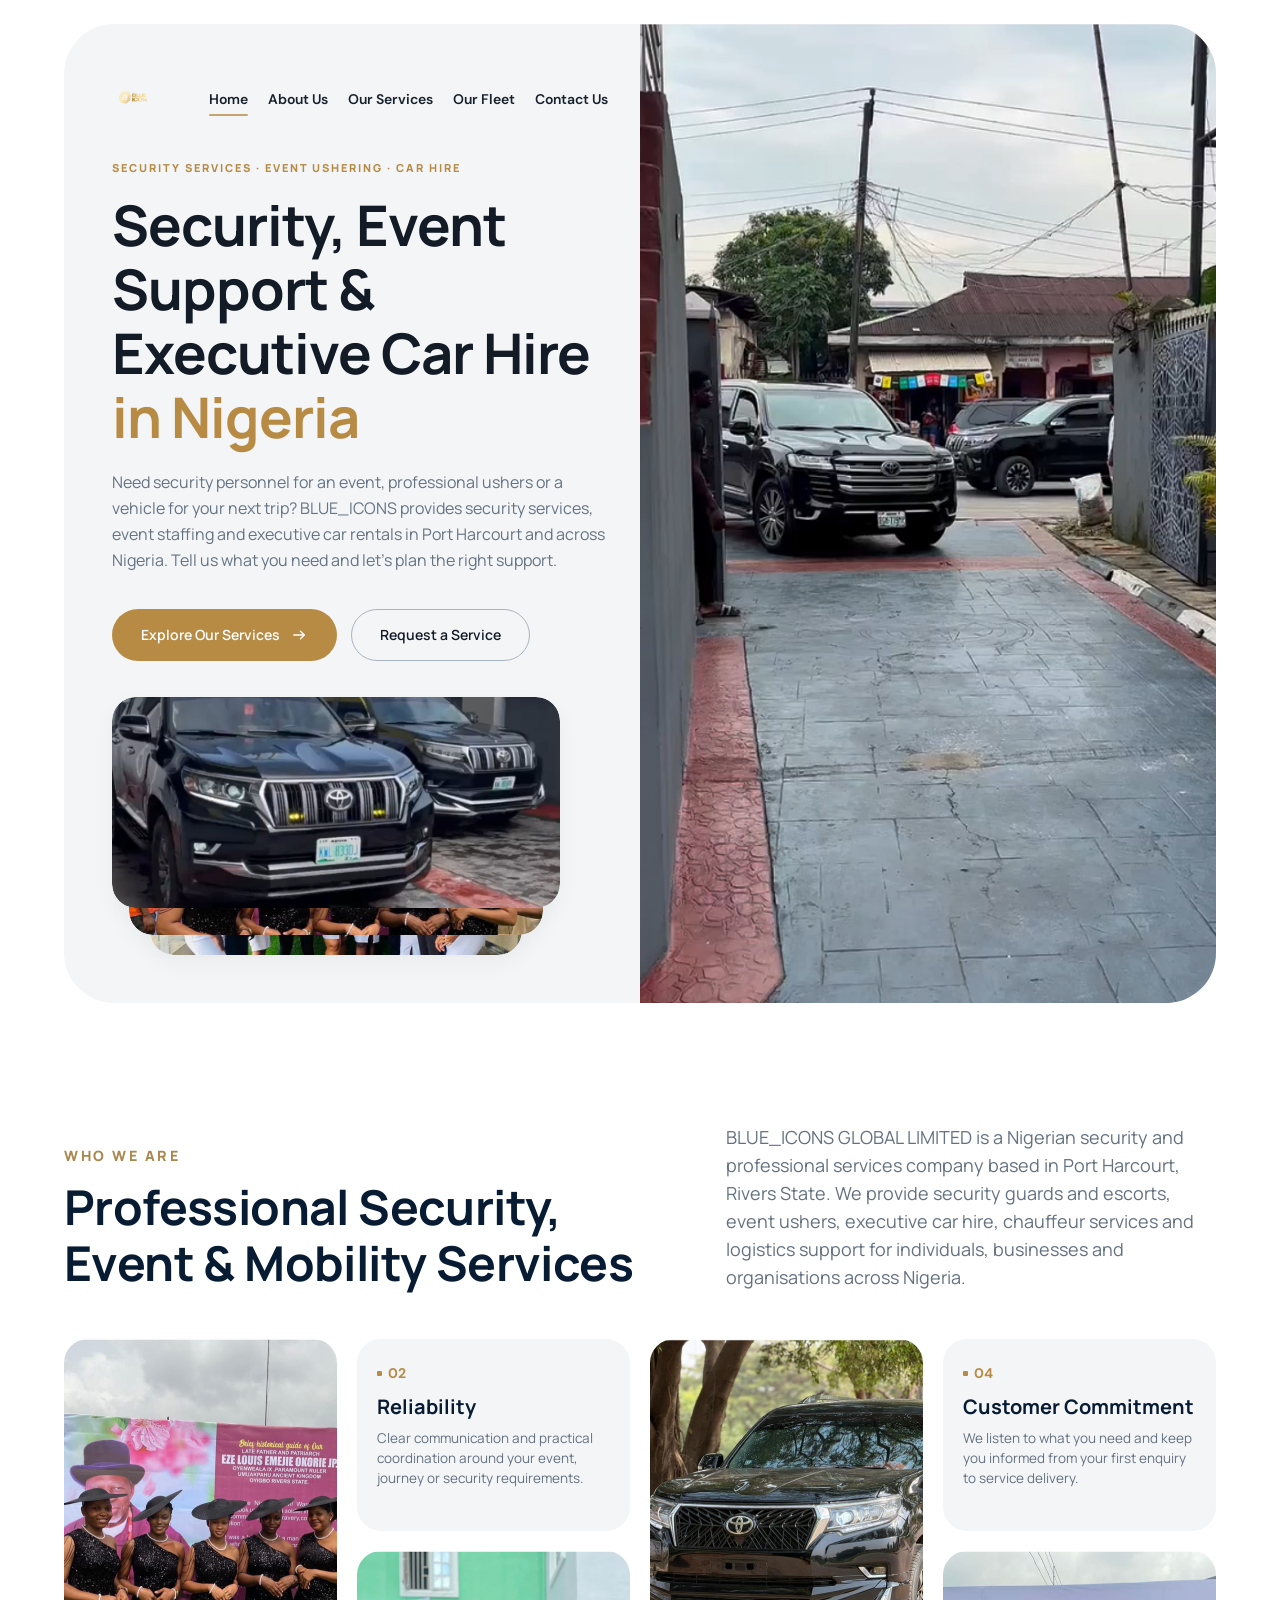
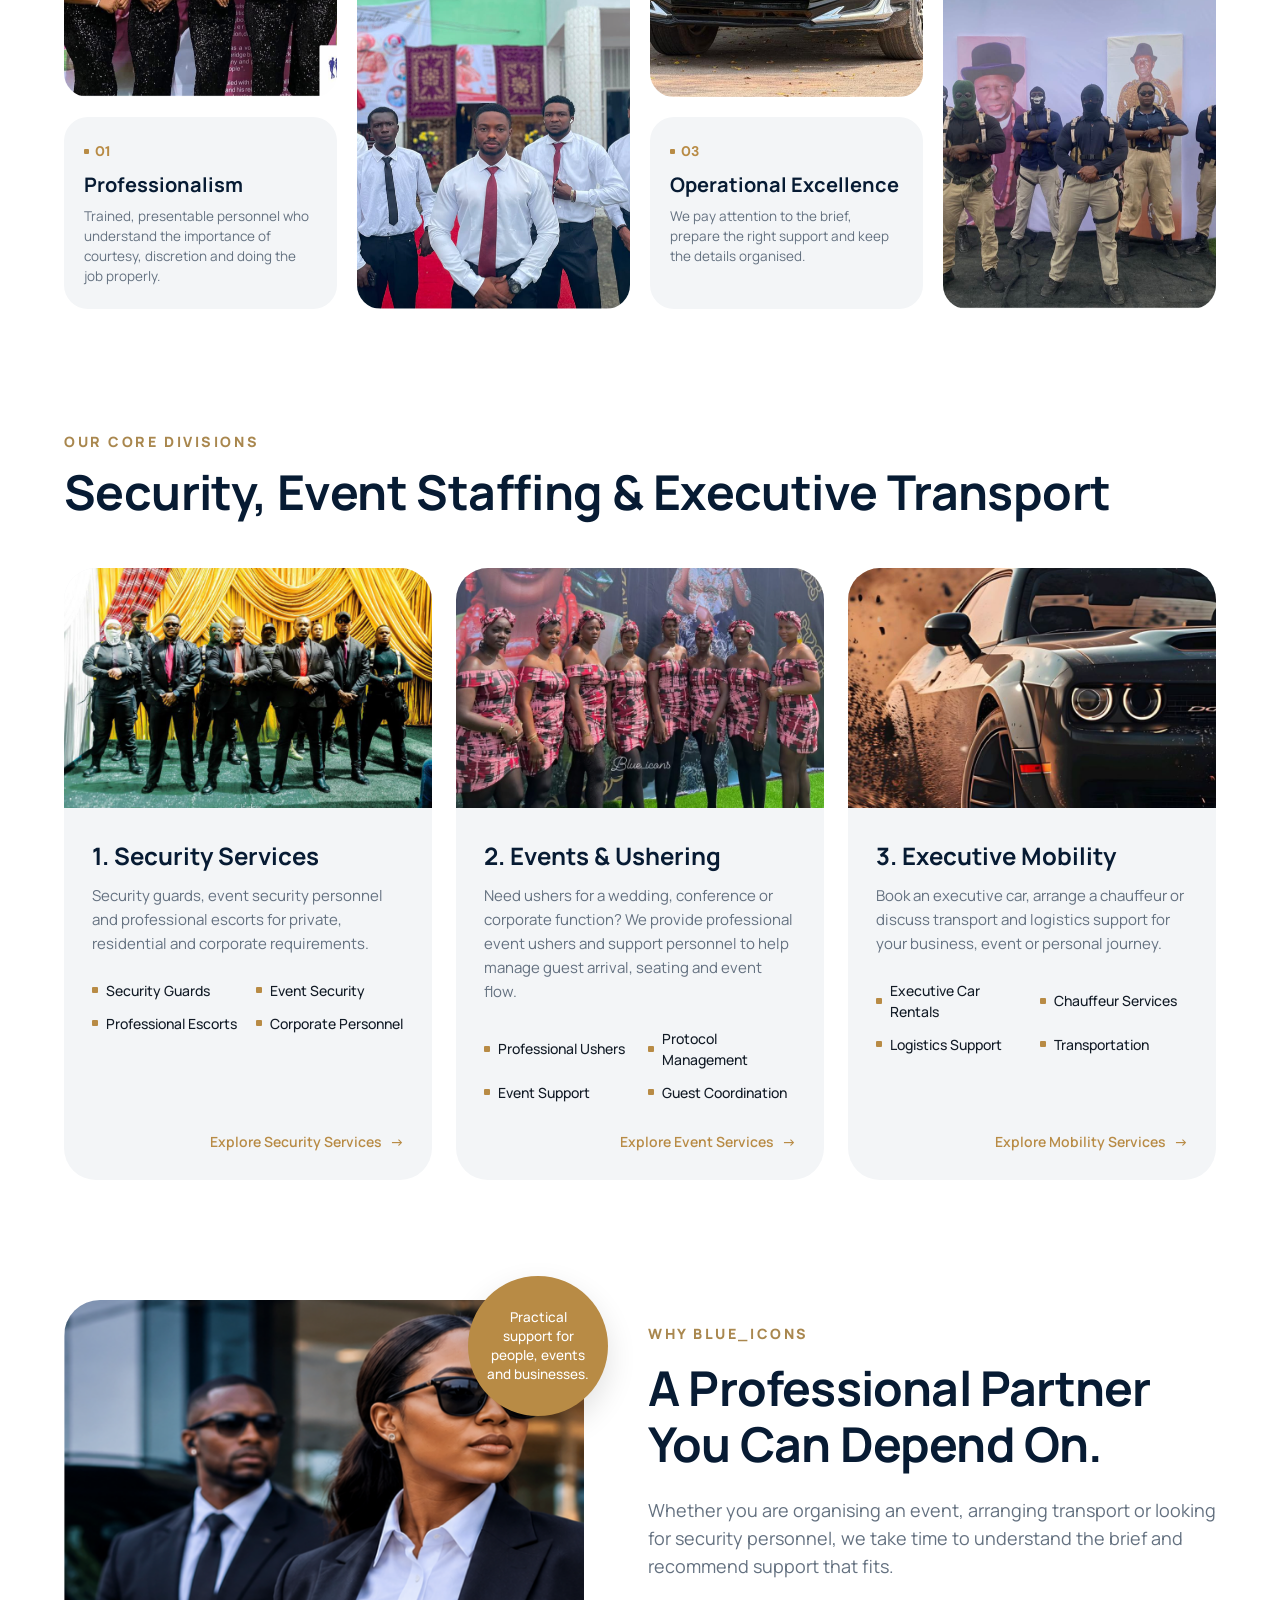
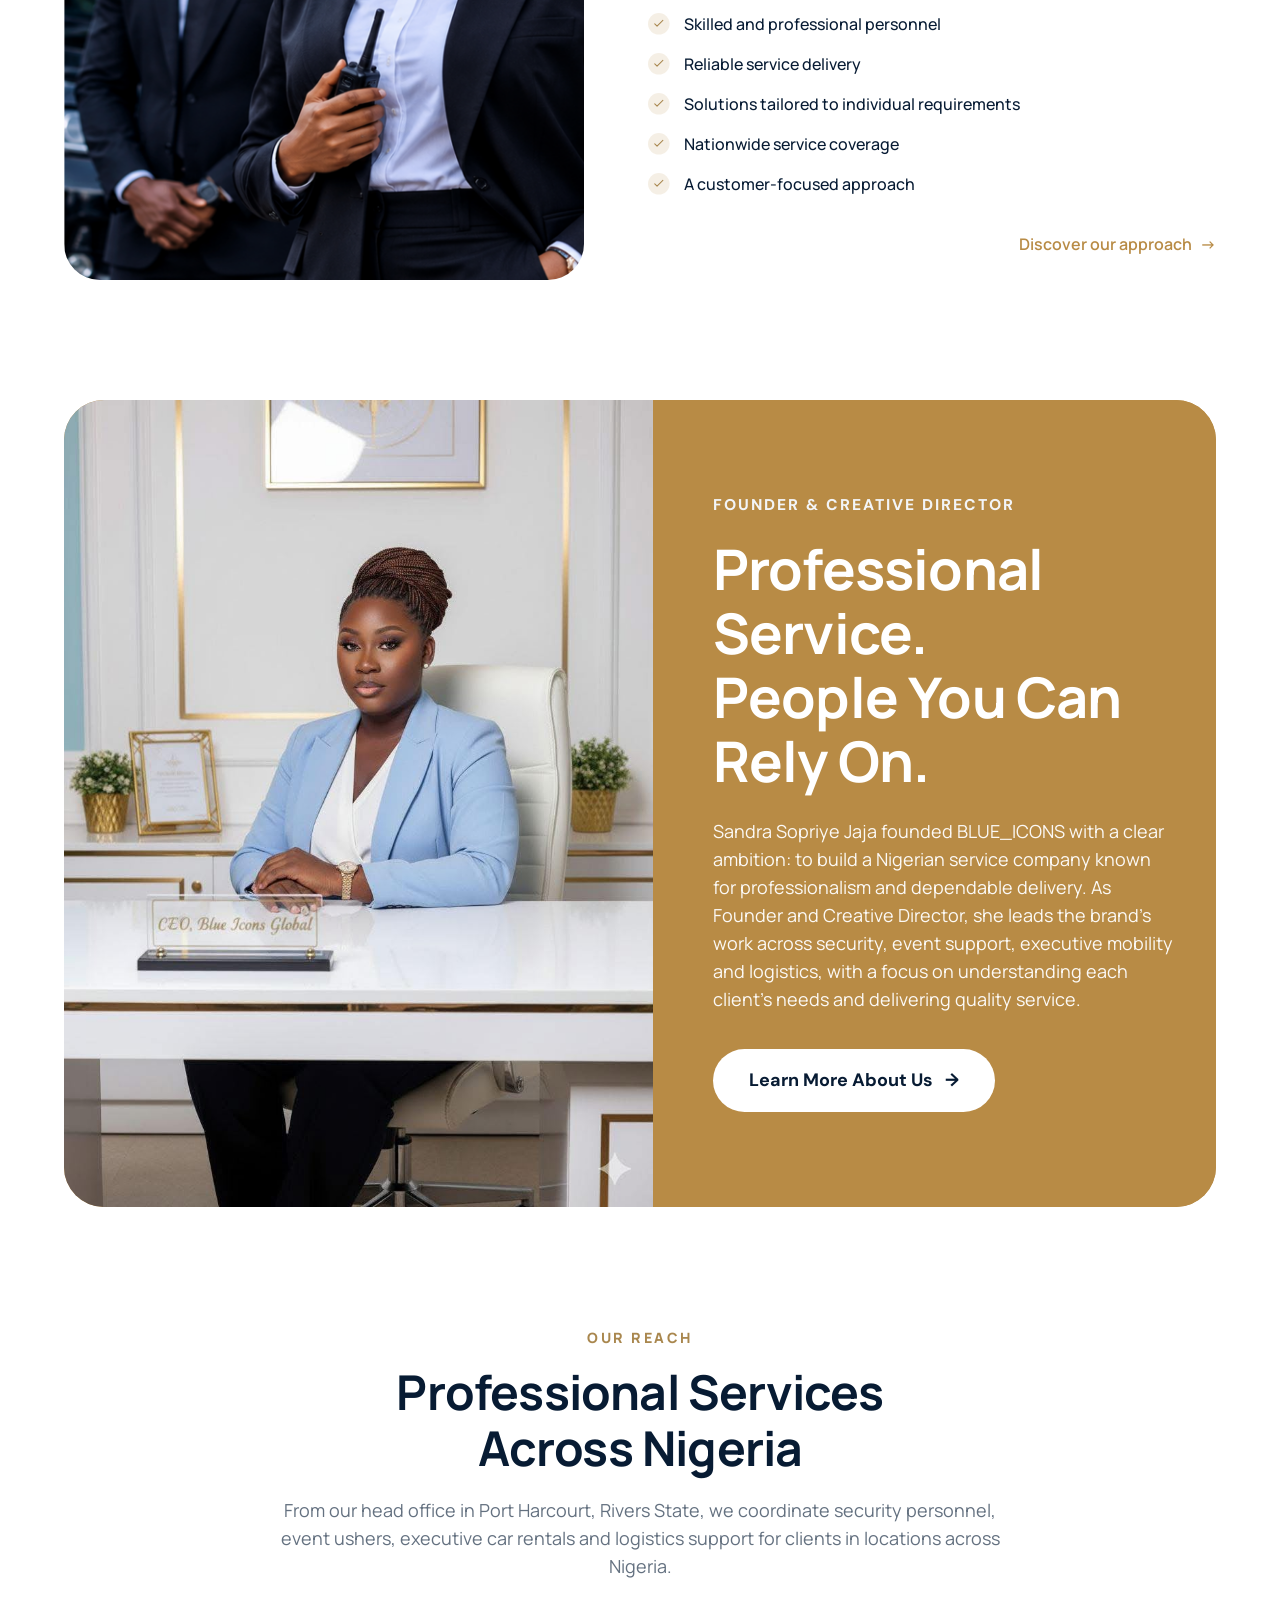
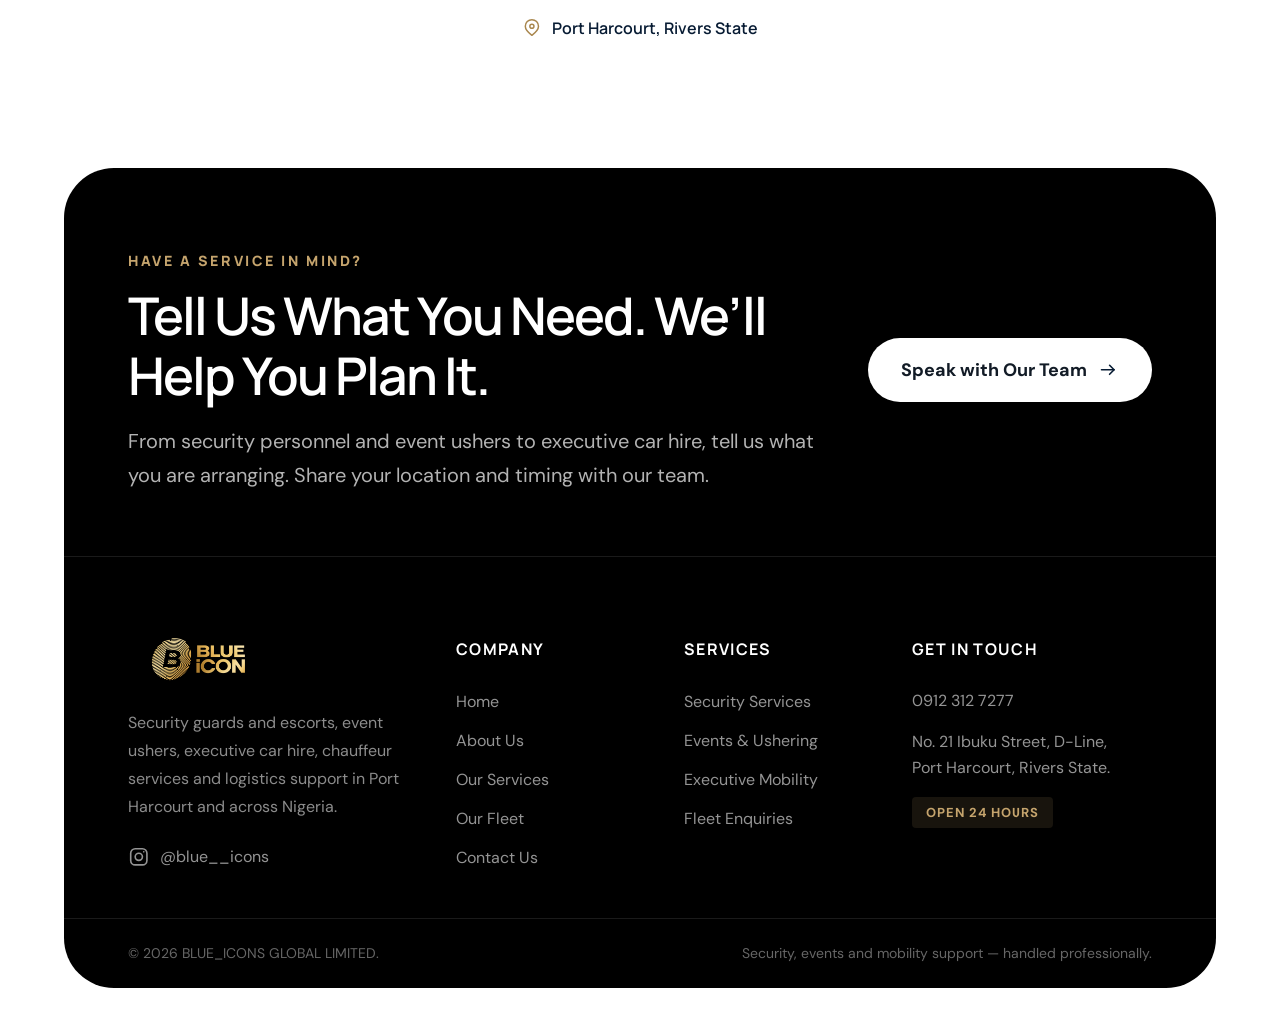
==== commit 62c57a03: "feat(mobile, animations): update fleet mobile chauffeur section and add subtle scroll animations" ====
--- a/index.html
+++ b/index.html
@@ -57,7 +57,7 @@
             </button>
           </header>
 
-          <div class="home-hero-copy">
+          <div class="home-hero-copy scroll-reveal">
             <span class="eyebrow">SECURITY SERVICES &middot; EVENT USHERING &middot; CAR HIRE</span>
             <h1 class="display-hero">
               Security, Event Support &amp; Executive Car Hire <span class="text-gold">in Nigeria</span>
@@ -324,7 +324,7 @@
     </section>
 
     <!-- Section 6: Our Reach / Head Office -->
-    <section class="home-reach-section">
+    <section class="home-reach-section scroll-reveal">
       <div class="container">
         <div class="home-reach-wrap">
           <span class="eyebrow-large">OUR REACH</span>
--- a/styles/main.css
+++ b/styles/main.css
@@ -1603,9 +1603,14 @@
   object-fit: cover;
 }
 
-/* About Company Overview */
+/* ==========================================================================
+   ABOUT US PAGE SPECIFIC STYLES (Matches Finished Design Screenshots)
+   ========================================================================== */
+
+/* Section 2: About Company Overview */
 .about-company-overview {
-  padding: 0 0 120px;
+  padding: 0;
+  margin-bottom: 120px;
   background-color: var(--surface-page);
 }
 
@@ -1616,182 +1621,292 @@
   align-items: start;
 }
 
-/* 4-Element Standards Banner Composition (Figma node 25:382) */
-.about-standards-banner {
-  padding: 0 0 120px;
-  background-color: var(--surface-page);
-}
-
-.standards-composition-row {
+.about-company-col-left .eyebrow-large {
+  display: block;
+  margin-bottom: 16px;
+}
+
+.about-company-col-left .heading-h1 {
+  font-size: 44px;
+  line-height: 52px;
+  letter-spacing: -0.8px;
+  color: var(--text-navy, #071b33);
+}
+
+.about-company-lead {
+  font-family: var(--font-secondary);
+  font-size: 18px;
+  line-height: 28px;
+  font-weight: 500;
+  color: var(--text-navy, #071b33);
+  margin-bottom: 20px;
+}
+
+.about-company-body {
+  font-family: var(--font-secondary);
+  font-size: 16px;
+  line-height: 26px;
+  color: var(--text-muted, #647180);
+  margin: 0;
+}
+
+/* Section 2 Bento Grid: Asymmetric 2x2 Bento Grid (Matches Desktop Screenshot) */
+.about-bento-grid {
   display: grid;
-  grid-template-columns: 580px 1fr;
+  grid-template-columns: repeat(13, 1fr);
   gap: 24px;
-  align-items: center;
-  margin-bottom: 24px;
-}
-
-.standards-composition-row.alt {
-  grid-template-columns: 1fr 580px;
-}
-
-.standards-text-card {
-  background-color: var(--surface-subtle);
-  border-radius: 30px;
-  padding: 60px 48px;
-  position: relative;
+  margin-top: 56px;
+}
+
+.bento-tile {
+  border-radius: 32px;
   overflow: hidden;
-  height: 420px;
+  height: 380px;
+  min-height: 380px;
+  box-sizing: border-box;
+}
+
+/* Row 1: Light Card (5 cols) + Ushers Image (8 cols) */
+.about-bento-grid .card-light {
+  grid-column: span 5;
+  background-color: var(--surface-subtle, #f5f7f9);
+}
+
+.about-bento-grid .tile-ushers {
+  grid-column: span 8;
+}
+
+/* Row 2: Collage Image (8 cols) + Dark Card (5 cols) */
+.about-bento-grid .tile-collage {
+  grid-column: span 8;
+}
+
+.about-bento-grid .card-dark {
+  grid-column: span 5;
+  background-color: #071b33;
+  color: #ffffff;
+}
+
+.bento-card {
+  padding: 56px 44px;
   display: flex;
   flex-direction: column;
-  justify-content: center;
-}
-
-.standards-text-card .watermark-num {
-  position: absolute;
-  top: 24px;
-  right: 36px;
-  font-family: var(--font-primary);
-  font-size: 80px;
+  justify-content: flex-start;
+  position: relative;
+}
+
+.bento-badge {
+  font-family: var(--font-secondary);
+  font-size: 16px;
   font-weight: 700;
-  color: var(--accent-gold-alt);
-  opacity: 0.18;
-  line-height: 1;
-}
-
-.standards-media-card {
-  border-radius: 30px;
-  overflow: hidden;
-  height: 420px;
-}
-
-.standards-media-card img {
+  color: var(--accent-strong, #b88b45);
+  margin-bottom: 24px;
+  display: block;
+}
+
+.bento-badge.badge-dark {
+  color: #c5a46d;
+}
+
+.badge-mobile-text {
+  display: none;
+}
+
+.bento-watermark-num {
+  display: none;
+}
+
+.bento-card.card-light h3 {
+  font-size: 28px;
+  line-height: 36px;
+  font-weight: 700;
+  color: var(--text-navy, #071b33);
+  margin-bottom: 16px;
+  letter-spacing: -0.5px;
+}
+
+.bento-card.card-light p {
+  font-size: 15px;
+  line-height: 24px;
+  color: var(--text-muted, #647180);
+  margin: 0;
+}
+
+.bento-card.card-dark h3 {
+  font-size: 28px;
+  line-height: 36px;
+  font-weight: 700;
+  color: #ffffff;
+  margin-bottom: 16px;
+  letter-spacing: -0.5px;
+}
+
+.bento-card.card-dark p {
+  font-size: 15px;
+  line-height: 24px;
+  color: rgba(255, 255, 255, 0.75);
+  margin: 0;
+}
+
+.bento-media img {
   width: 100%;
   height: 100%;
   object-fit: cover;
-}
-
-/* 4 Values Cards Grid (Figma node 25:383) */
+  display: block;
+}
+
+/* Section 4: The Standards Behind Our Work */
+.about-standards-section {
+  padding: 0;
+  margin-bottom: 120px;
+  background-color: var(--surface-page);
+}
+
+.about-standards-header {
+  margin-bottom: 48px;
+}
+
 .standards-values-grid {
   display: grid;
   grid-template-columns: repeat(4, 1fr);
   gap: 24px;
-  margin-top: 60px;
 }
 
 .value-card-box {
-  background-color: var(--surface-subtle);
-  border-radius: 20px;
+  background-color: var(--surface-subtle, #f5f7f9);
+  border-radius: 24px;
   padding: 32px 24px;
   display: flex;
   flex-direction: column;
+  box-sizing: border-box;
+  min-height: 220px;
 }
 
 .value-card-num {
   font-family: var(--font-secondary);
   font-size: 16px;
   font-weight: 700;
-  color: var(--accent-gold-dark);
-  margin-bottom: 36px;
+  color: var(--accent-strong, #b88b45);
+  margin-bottom: 24px;
 }
 
 .value-card-box h4 {
-  font-size: 22px;
-  font-weight: 600;
-  color: var(--text-navy);
-  margin-bottom: 14px;
+  font-size: 20px;
+  font-weight: 700;
+  color: var(--text-navy, #071b33);
+  margin-bottom: 12px;
+  line-height: 26px;
 }
 
 .value-card-box p {
   font-family: var(--font-secondary);
-  font-size: 16px;
-  line-height: 26px;
-  color: var(--text-muted);
-}
-
-/* About Us Pill-Shaped Founder Layout (Figma node 28:503) */
+  font-size: 14.5px;
+  line-height: 23px;
+  color: var(--text-muted, #647180);
+  margin: 0;
+}
+
+/* Section 5: Founder & Creative Director Layout */
 .about-founder-pill-section {
-  padding: 0 0 120px;
+  padding: 0;
+  margin-bottom: 120px;
   background-color: var(--surface-page);
 }
 
 .about-founder-pill-container {
   width: 100%;
-  max-width: 1384px;
+  max-width: 1440px;
   margin: 0 auto;
-  background-color: var(--accent-strong);
-  border-radius: 50px;
+  background-color: var(--accent-strong, #b88b45);
+  border-radius: 40px;
   overflow: hidden;
   display: grid;
   grid-template-columns: 1fr 1fr;
-  min-height: 680px;
+  min-height: 580px;
   align-items: stretch;
 }
 
+.about-founder-image {
+  height: 100%;
+  min-height: 580px;
+  position: relative;
+  overflow: hidden;
+}
+
+.about-founder-image img {
+  width: 100%;
+  height: 100%;
+  min-height: 580px;
+  object-fit: cover;
+  object-position: center 20%;
+  display: block;
+}
+
 .about-founder-info {
-  background-color: var(--accent-strong);
+  background-color: var(--accent-strong, #b88b45);
   color: #ffffff;
-  padding: 64px 56px;
+  padding: 56px 48px;
   display: flex;
   flex-direction: column;
   justify-content: center;
-}
-
-.about-founder-info .eyebrow {
-  color: var(--surface-subtle);
-}
-
-.about-founder-info h2 {
-  font-size: 52px;
-  font-weight: 600;
-  line-height: 60px;
-  letter-spacing: -2px;
+  box-sizing: border-box;
+}
+
+.founder-eyebrow {
+  font-family: var(--font-secondary);
+  font-size: 13px;
+  font-weight: 800;
+  letter-spacing: 2px;
+  color: rgba(255, 255, 255, 0.9);
+  text-transform: uppercase;
+  margin-bottom: 12px;
+  display: block;
+}
+
+.founder-heading {
+  font-family: var(--font-primary);
+  font-size: 44px;
+  line-height: 52px;
+  letter-spacing: -0.8px;
   color: #ffffff;
-  margin-top: 12px;
   margin-bottom: 8px;
+  font-weight: 700;
 }
 
 .about-founder-info .founder-role {
   font-family: var(--font-secondary);
   font-size: 14px;
-  font-weight: 700;
-  color: var(--surface-subtle);
-  letter-spacing: 1px;
-  text-transform: uppercase;
+  font-weight: 600;
+  color: rgba(255, 255, 255, 0.85);
   margin-bottom: 24px;
 }
 
 .about-founder-info .founder-bio {
   font-family: var(--font-secondary);
+  font-size: 15.5px;
+  line-height: 26px;
+  color: #ffffff;
+  margin-bottom: 28px;
+}
+
+.about-founder-quote {
+  border-left: 2px solid rgba(255, 255, 255, 0.6);
+  padding-left: 20px;
+}
+
+.about-founder-quote p {
+  font-family: var(--font-primary);
   font-size: 16px;
-  line-height: 29px;
+  line-height: 25px;
   color: #ffffff;
-  margin-bottom: 32px;
-}
-
-.about-founder-quote {
-  border-left: 2px solid var(--surface-subtle);
-  padding-left: 24px;
-  font-family: var(--font-primary);
-  font-size: 20px;
-  font-weight: 500;
-  line-height: 30px;
-  color: #ffffff;
-}
-
-.about-founder-image {
-  height: 100%;
-  min-height: 716px;
-}
-
-.about-founder-image img {
-  width: 100%;
-  height: 100%;
-  object-fit: cover;
-}
-
-/* Service Philosophy Steps */
+  font-style: italic;
+  margin: 0;
+}
+
+/* Section 6: Service Philosophy */
 .service-philosophy-section {
-  padding: 0 0 120px;
+  padding: 0;
+  margin-bottom: 120px;
   background-color: var(--surface-page);
 }
 
@@ -1803,36 +1918,38 @@
 }
 
 .philosophy-step-item {
-  border-top: 1px solid var(--border-subtle);
+  border-top: 1px solid var(--border-subtle, #e5e9ee);
   padding: 28px 0;
   display: grid;
-  grid-template-columns: 80px 1fr;
-  gap: 24px;
+  grid-template-columns: 60px 1fr;
+  gap: 20px;
   align-items: start;
 }
 
 .philosophy-step-item:last-child {
-  border-bottom: 1px solid var(--border-subtle);
+  border-bottom: 1px solid var(--border-subtle, #e5e9ee);
 }
 
 .step-num {
   font-family: var(--font-secondary);
   font-size: 16px;
   font-weight: 700;
-  color: var(--accent-gold-dark);
+  color: var(--accent-strong, #b88b45);
+  margin-top: 2px;
 }
 
 .step-content h4 {
-  font-size: 24px;
+  font-size: 22px;
   font-weight: 700;
-  color: var(--text-navy);
+  color: var(--text-navy, #071b33);
   margin-bottom: 8px;
 }
 
 .step-content p {
-  font-family: var(--font-secondary);
-  font-size: 17px;
-  color: var(--text-muted);
+  font-size: 15px;
+  line-height: 24px;
+  color: var(--text-muted, #647180);
+  margin: 0;
 }
 
 /* ==========================================================================
@@ -1846,49 +1963,79 @@
 }
 
 .services-overview-header {
-  padding: 0 0 120px;
+  padding: 0 0 48px;
   background-color: var(--surface-page);
 }
 
+.services-overview-header .section-header-split {
+  margin-bottom: 0;
+}
+
+.services-overview-header .eyebrow-large {
+  font-size: 14px;
+  font-weight: 800;
+  letter-spacing: 2px;
+  color: var(--accent-strong, #b88b45);
+  text-transform: uppercase;
+  display: block;
+  margin-bottom: 12px;
+}
+
 .services-list-section {
-  padding: 0 0 120px;
+  padding: 0 0 100px;
   background-color: var(--surface-page);
 }
 
 .service-feature-block {
   display: grid;
-  grid-template-columns: 580px 1fr;
-  gap: 64px;
+  grid-template-columns: 520px 1fr;
+  gap: 72px;
   align-items: center;
-  margin-bottom: 100px;
+  margin-bottom: 96px;
+}
+
+.service-feature-block:last-child {
+  margin-bottom: 0;
 }
 
 .service-feature-block.alt {
-  grid-template-columns: 1fr 580px;
+  grid-template-columns: 1fr 520px;
+}
+
+.service-feature-block.alt .service-feature-info {
+  grid-column: 1;
+  grid-row: 1;
+}
+
+.service-feature-block.alt .service-feature-media {
+  grid-column: 2;
+  grid-row: 1;
 }
 
 .service-feature-media {
   position: relative;
-  border-radius: 40px;
+  border-radius: 32px;
   overflow: hidden;
-  height: 640px;
+  height: 520px;
 }
 
 .service-feature-media img {
   width: 100%;
   height: 100%;
   object-fit: cover;
+  display: block;
 }
 
 .service-feature-media .service-num-badge {
   position: absolute;
   right: 32px;
   bottom: 24px;
-  font-size: 84px;
-  font-weight: 600;
+  font-size: 72px;
+  font-weight: 700;
   color: #ffffff;
-  opacity: 0.85;
+  opacity: 0.95;
   line-height: 1;
+  letter-spacing: -1px;
 }
 
 .service-feature-info {
@@ -1896,12 +2043,58 @@
   flex-direction: column;
 }
 
+.service-feature-info .eyebrow {
+  font-size: 13px;
+  font-weight: 800;
+  letter-spacing: 2px;
+  color: var(--accent-strong, #b88b45);
+  text-transform: uppercase;
+  display: block;
+  margin-bottom: 12px;
+}
+
 .service-feature-info h2 {
-  font-size: 40px;
+  font-size: 38px;
   font-weight: 700;
-  color: var(--text-navy);
-  line-height: 48px;
-  margin-bottom: 20px;
+  color: var(--text-navy, #0f1d33);
+  line-height: 46px;
+  margin-bottom: 18px;
+  letter-spacing: -0.5px;
+}
+
+.service-feature-info p.service-description {
+  font-family: var(--font-secondary, sans-serif);
+  font-size: 15.5px;
+  line-height: 25px;
+  color: var(--text-secondary, #506176);
+  margin-bottom: 24px;
+}
+
+.service-note-box {
+  border-left: 2.5px solid var(--accent-strong, #b88b45);
+  padding-left: 16px;
+  margin: 6px 0 28px;
+}
+
+.service-note-box .note-label {
+  display: block;
+  font-family: var(--font-primary, sans-serif);
+  font-size: 13.5px;
+  font-weight: 700;
+  color: var(--text-navy, #0f1d33);
+  margin-bottom: 4px;
+}
+
+.service-note-box .note-text {
+  font-family: var(--font-secondary, sans-serif);
+  font-size: 14px;
+  line-height: 22px;
+  color: var(--text-secondary, #506176);
+  margin: 0;
+}
+
+.service-action-wrap {
+  margin-top: 4px;
 }
 
 /* ==========================================================================
@@ -1920,11 +2113,31 @@
   background-color: var(--surface-page);
 }
 
+.fleet-showcase-split {
+  margin-bottom: 64px;
+}
+
+.fleet-catalog-header {
+  margin-bottom: 32px;
+}
+
+.fleet-catalog-header .eyebrow {
+  margin-bottom: 8px;
+  display: block;
+}
+
+.fleet-catalog-header h2 {
+  font-size: 32px;
+  font-weight: 700;
+  line-height: 40px;
+  color: var(--text-navy);
+}
+
 .vehicles-catalog-grid {
   display: grid;
   grid-template-columns: repeat(3, 1fr);
   gap: 32px;
-  margin-top: 56px;
+  margin-top: 0;
 }
 
 .vehicle-card {
@@ -1980,6 +2193,9 @@
   font-size: 14px;
   font-weight: 600;
   color: var(--accent-strong);
+  align-self: flex-end;
+  margin-left: auto;
+  text-decoration: none;
 }
 
 .vehicle-card-link img {
@@ -2058,6 +2274,7 @@
   height: 22px;
   flex-shrink: 0;
   margin-top: 3px;
+  border-radius: 6px;
 }
 
 .chauffeur-check-item span {
@@ -3138,6 +3355,43 @@
     object-fit: cover;
   }
 
+  /* Fleet Catalog and Chauffeur on Tablet */
+  body[data-page="fleet"] .fleet-showcase-split {
+    grid-template-columns: 1fr;
+    gap: 20px;
+    margin-bottom: 40px;
+  }
+  body[data-page="fleet"] .fleet-catalog-header {
+    margin-bottom: 24px;
+  }
+  body[data-page="fleet"] .fleet-catalog-header h2 {
+    font-size: 26px;
+    line-height: 34px;
+  }
+  body[data-page="fleet"] .vehicles-catalog-grid {
+    grid-template-columns: repeat(2, 1fr) !important;
+    gap: 24px !important;
+  }
+  body[data-page="fleet"] .vehicle-card-media {
+    height: 240px;
+  }
+  body[data-page="fleet"] .chauffeur-gold-banner {
+    grid-template-columns: 1fr !important;
+    min-height: auto !important;
+    border-radius: 32px !important;
+  }
+  body[data-page="fleet"] .chauffeur-banner-media {
+    height: 320px !important;
+    min-height: 320px !important;
+  }
+  body[data-page="fleet"] .chauffeur-banner-content {
+    padding: 40px 32px !important;
+  }
+  body[data-page="fleet"] .chauffeur-banner-content h2 {
+    font-size: 32px !important;
+    line-height: 40px !important;
+  }
+
   .detail-header-section {
     padding: 24px;
   }
@@ -3623,6 +3877,145 @@
   .home-reach-wrap {
     max-width: 700px !important;
     margin: 0 auto !important;
+  }
+
+  /* About Us Tablet Specifics (Scoped strictly to body[data-page="about"]) */
+  body[data-page="about"] .about-company-grid {
+    grid-template-columns: 1fr 1fr !important;
+    gap: 36px !important;
+    align-items: start !important;
+  }
+  body[data-page="about"] .about-bento-grid {
+    display: grid !important;
+    grid-template-columns: 1fr 1fr !important;
+    gap: 20px !important;
+    margin-top: 40px !important;
+  }
+  body[data-page="about"] .bento-tile {
+    grid-column: span 1 !important;
+    height: 350px !important;
+    min-height: 350px !important;
+    border-radius: 24px !important;
+  }
+  body[data-page="about"] .bento-card {
+    padding: 36px 28px !important;
+  }
+  body[data-page="about"] .bento-card h3 {
+    font-size: 24px !important;
+    line-height: 32px !important;
+    margin-bottom: 14px !important;
+  }
+  body[data-page="about"] .bento-card p {
+    font-size: 14.5px !important;
+    line-height: 23px !important;
+  }
+  body[data-page="about"] .about-standards-header {
+    display: grid !important;
+    grid-template-columns: 1fr 1fr !important;
+    gap: 24px !important;
+    margin-bottom: 32px !important;
+  }
+  body[data-page="about"] .standards-values-grid {
+    display: grid !important;
+    grid-template-columns: repeat(2, 1fr) !important;
+    gap: 20px !important;
+  }
+  body[data-page="about"] .value-card-box {
+    border-radius: 20px !important;
+    padding: 28px 24px !important;
+  }
+  body[data-page="about"] .about-founder-pill-container {
+    display: flex !important;
+    flex-direction: column !important;
+    border-radius: 32px !important;
+    overflow: hidden !important;
+    width: 100% !important;
+  }
+  body[data-page="about"] .about-founder-image {
+    width: 100% !important;
+    height: 420px !important;
+    min-height: 420px !important;
+  }
+  body[data-page="about"] .about-founder-image img {
+    width: 100% !important;
+    height: 100% !important;
+    min-height: 420px !important;
+    object-fit: cover !important;
+    object-position: center 20% !important;
+  }
+  body[data-page="about"] .about-founder-info {
+    padding: 44px 32px !important;
+    width: 100% !important;
+  }
+  body[data-page="about"] .philosophy-grid {
+    display: grid !important;
+    grid-template-columns: 1fr 1.2fr !important;
+    gap: 40px !important;
+    align-items: start !important;
+  }
+  body[data-page="about"] .philosophy-step-item {
+    grid-template-columns: 60px 1fr !important;
+    gap: 20px !important;
+    padding: 24px 0 !important;
+  }
+
+  /* ========================================================================
+     Our Services Tablet Specifics (Scoped strictly to body[data-page="services"])
+     ======================================================================== */
+  body[data-page="services"] .page-hero-container {
+    grid-template-columns: 1fr !important;
+    min-height: auto !important;
+    border-radius: 32px !important;
+  }
+  body[data-page="services"] .page-hero-left {
+    padding: 36px 32px !important;
+  }
+  body[data-page="services"] .page-hero-right {
+    height: 380px !important;
+    min-height: 380px !important;
+  }
+  body[data-page="services"] .services-overview-header {
+    padding: 40px 0 0 !important;
+  }
+  body[data-page="services"] .services-list-section {
+    padding: 32px 0 60px !important;
+  }
+  body[data-page="services"] .service-feature-block {
+    display: grid !important;
+    grid-template-columns: 1fr 1fr !important;
+    gap: 36px !important;
+    align-items: center !important;
+    margin-bottom: 64px !important;
+  }
+  body[data-page="services"] .service-feature-block.alt {
+    grid-template-columns: 1fr 1fr !important;
+  }
+  body[data-page="services"] .service-feature-block.alt .service-feature-info {
+    grid-column: 1 !important;
+    grid-row: 1 !important;
+  }
+  body[data-page="services"] .service-feature-block.alt .service-feature-media {
+    grid-column: 2 !important;
+    grid-row: 1 !important;
+  }
+  body[data-page="services"] .service-feature-media {
+    height: 440px !important;
+    border-radius: 28px !important;
+  }
+  body[data-page="services"] .service-feature-media .service-num-badge {
+    right: 24px !important;
+    bottom: 20px !important;
+    font-size: 64px !important;
+  }
+  body[data-page="services"] .service-feature-info h2 {
+    font-size: 32px !important;
+    line-height: 40px !important;
+    margin-bottom: 16px !important;
+  }
+  body[data-page="services"] .service-feature-info p.service-description {
+    font-size: 15px !important;
+    line-height: 24px !important;
+    margin-bottom: 20px !important;
   }
 }
 
@@ -4008,107 +4401,350 @@
   }
 
   /* ========================================================================
-     2. ABOUT US: OUR MISSION & OUR VISION
+     2. ABOUT US SPECIFICS ON MOBILE (Matches Screenshot Exactly)
      ======================================================================== */
-  .about-standards-banner {
-    padding: 28px 0 !important;
-  }
-  .standards-composition-row,
-  .standards-composition-row.alt {
+  /* Consistent Inter-Section Vertical Spacing */
+  body[data-page="about"] .page-hero-section {
+    padding: 16px 0 20px !important;
+    margin-bottom: 0 !important;
+  }
+  body[data-page="about"] .about-company-overview {
+    padding: 20px 0 24px !important;
+    margin-bottom: 0 !important;
+  }
+  body[data-page="about"] .about-standards-section {
+    padding: 0 16px 24px !important;
+    margin-top: 0 !important;
+    margin-bottom: 0 !important;
+    width: 100% !important;
+    box-sizing: border-box !important;
+  }
+  body[data-page="about"] .about-standards-section .container {
+    padding-left: 0 !important;
+    padding-right: 0 !important;
+    margin-left: 0 !important;
+    margin-right: 0 !important;
+    width: 100% !important;
+    max-width: 100% !important;
+    box-sizing: border-box !important;
+  }
+  body[data-page="about"] .about-founder-pill-section {
+    padding: 0 0 24px !important;
+    margin-bottom: 0 !important;
+  }
+  body[data-page="about"] .service-philosophy-section {
+    padding: 20px 0 !important;
+    margin-bottom: 0 !important;
+  }
+  body[data-page="about"] .site-footer-boxed {
+    margin-top: 24px !important;
+  }
+
+  /* Hero on Mobile: Navigation at top, then copy, then image */
+  body[data-page="about"] .page-hero-container {
     display: flex !important;
     flex-direction: column !important;
-    gap: 14px !important;
+    border-radius: 24px !important;
+    padding: 20px 16px !important;
+    background-color: var(--surface-subtle) !important;
+    overflow: hidden !important;
+    min-height: auto !important;
+    width: 100% !important;
+    box-sizing: border-box !important;
+  }
+  body[data-page="about"] .page-hero-left {
+    display: contents !important;
+    padding: 0 !important;
+  }
+  body[data-page="about"] .home-hero-nav {
+    order: 1 !important;
+    display: flex !important;
+    align-items: center !important;
+    justify-content: space-between !important;
+    width: 100% !important;
     margin-bottom: 24px !important;
-  }
-  .standards-composition-row:last-child {
-    margin-bottom: 0 !important;
-  }
-  .standards-composition-row .standards-media-card,
-  .standards-composition-row.alt .standards-media-card {
-    order: 1 !important;
+    padding: 0 !important;
+  }
+  body[data-page="about"] .page-hero-copy {
+    order: 2 !important;
+    margin-top: 0 !important;
+    margin-bottom: 24px !important;
+    padding: 0 !important;
+    width: 100% !important;
+  }
+  body[data-page="about"] .page-hero-copy .eyebrow {
+    font-size: 13px !important;
+    font-weight: 800 !important;
+    letter-spacing: 2px !important;
+    color: var(--accent-strong, #b88b45) !important;
+    margin-bottom: 12px !important;
+    text-transform: uppercase !important;
+    display: block !important;
+  }
+  body[data-page="about"] .page-hero-copy .display-hero {
+    font-size: 28px !important;
+    line-height: 36px !important;
+    letter-spacing: -0.3px !important;
+    margin-bottom: 14px !important;
+  }
+  body[data-page="about"] .page-hero-subheading {
+    font-size: 15px !important;
+    line-height: 24px !important;
+    color: var(--text-secondary, #647180) !important;
+    margin: 0 !important;
+  }
+  body[data-page="about"] .page-hero-right {
+    order: 3 !important;
     width: 100% !important;
     height: 240px !important;
     min-height: 240px !important;
-    border-radius: 24px !important;
+    border-radius: 20px !important;
     overflow: hidden !important;
-  }
-  .standards-media-card img {
+    padding: 0 !important;
+  }
+  body[data-page="about"] .page-hero-right img {
+    width: 100% !important;
+    height: 100% !important;
+    object-fit: cover !important;
+    border-radius: 20px !important;
+    display: block !important;
+  }
+
+  /* Section 2: Our Company Overview Text */
+  body[data-page="about"] .about-company-grid {
+    display: flex !important;
+    flex-direction: column !important;
+    gap: 16px !important;
+  }
+  body[data-page="about"] .about-company-col-left .eyebrow-large {
+    font-size: 13px !important;
+    font-weight: 800 !important;
+    letter-spacing: 2px !important;
+    color: var(--accent-strong, #b88b45) !important;
+    margin-bottom: 12px !important;
+    text-transform: uppercase !important;
+    display: block !important;
+  }
+  body[data-page="about"] .about-company-col-left .heading-h1 {
+    font-size: 26px !important;
+    line-height: 34px !important;
+    letter-spacing: -0.2px !important;
+    margin-bottom: 14px !important;
+  }
+  body[data-page="about"] .about-company-lead {
+    font-size: 15px !important;
+    line-height: 24px !important;
+    margin-bottom: 14px !important;
+  }
+  body[data-page="about"] .about-company-body {
+    font-size: 15px !important;
+    line-height: 24px !important;
+  }
+
+  /* Section 2 Bento Grid on Mobile: Every image and card EXACT SAME height and width */
+  body[data-page="about"] .about-bento-grid {
+    display: flex !important;
+    flex-direction: column !important;
+    gap: 16px !important;
+    margin-top: 24px !important;
+  }
+  body[data-page="about"] .bento-tile {
+    width: 100% !important;
+    height: 260px !important;
+    min-height: 260px !important;
+    max-height: 260px !important;
+    border-radius: 20px !important;
+    overflow: hidden !important;
+    box-sizing: border-box !important;
+    position: relative !important;
+  }
+  body[data-page="about"] .bento-media.tile-ushers {
+    order: 1 !important;
+  }
+  body[data-page="about"] .bento-card.card-light {
+    order: 2 !important;
+  }
+  body[data-page="about"] .bento-media.tile-collage {
+    order: 3 !important;
+  }
+  body[data-page="about"] .bento-card.card-dark {
+    order: 4 !important;
+  }
+  body[data-page="about"] .bento-card {
+    padding: 26px 20px !important;
+    display: flex !important;
+    flex-direction: column !important;
+    justify-content: flex-start !important;
+    position: relative !important;
+    overflow: hidden !important;
+  }
+  body[data-page="about"] .badge-desktop-text {
+    display: none !important;
+  }
+  body[data-page="about"] .badge-mobile-text {
+    display: inline-block !important;
+  }
+  body[data-page="about"] .bento-badge {
+    font-family: var(--font-secondary, sans-serif) !important;
+    font-size: 14px !important;
+    font-weight: 700 !important;
+    line-height: 20px !important;
+    margin-bottom: 10px !important;
+    display: block !important;
+    position: relative !important;
+    z-index: 2 !important;
+  }
+  body[data-page="about"] .bento-card.card-light .bento-badge {
+    color: var(--accent-strong, #b88b45) !important;
+  }
+  body[data-page="about"] .bento-card.card-dark .bento-badge {
+    color: #c5a46d !important;
+  }
+  body[data-page="about"] .bento-card h3 {
+    font-size: 19px !important;
+    line-height: 26px !important;
+    margin-bottom: 8px !important;
+    font-weight: 700 !important;
+    position: relative !important;
+    z-index: 2 !important;
+  }
+  body[data-page="about"] .bento-card p {
+    font-size: 13.5px !important;
+    line-height: 21px !important;
+    margin: 0 !important;
+    position: relative !important;
+    z-index: 2 !important;
+  }
+  body[data-page="about"] .bento-watermark-num {
+    display: block !important;
+    position: absolute !important;
+    right: 18px !important;
+    bottom: 8px !important;
+    font-family: var(--font-primary, sans-serif) !important;
+    font-size: 68px !important;
+    font-weight: 800 !important;
+    line-height: 0.9 !important;
+    letter-spacing: -2px !important;
+    pointer-events: none !important;
+    user-select: none !important;
+    z-index: 1 !important;
+  }
+  body[data-page="about"] .bento-card.card-light .bento-watermark-num {
+    color: #b88b45 !important;
+    opacity: 0.16 !important;
+  }
+  body[data-page="about"] .bento-card.card-dark .bento-watermark-num {
+    color: #c5a46d !important;
+    opacity: 0.20 !important;
+  }
+  body[data-page="about"] .bento-media img {
     width: 100% !important;
     height: 100% !important;
     object-fit: cover !important;
     display: block !important;
   }
-  .standards-composition-row .standards-text-card,
-  .standards-composition-row.alt .standards-text-card {
-    order: 2 !important;
-    width: 100% !important;
-    padding: 32px 20px 24px !important;
-    border-radius: 24px !important;
-    min-height: auto !important;
-    height: auto !important;
-    box-sizing: border-box !important;
+
+  /* Section 3: The Standards Behind Our Work on Mobile */
+  body[data-page="about"] .about-standards-header {
     display: flex !important;
     flex-direction: column !important;
-  }
-  .standards-composition-row .standards-text-card {
-    background-color: var(--surface-subtle) !important;
-  }
-  .standards-composition-row.alt .standards-text-card {
-    background-color: #071b33 !important;
-  }
-  .standards-text-card .eyebrow-large {
+    gap: 8px !important;
+    margin-bottom: 18px !important;
+    padding: 0 !important;
+    margin-left: 0 !important;
+    margin-right: 0 !important;
+    width: 100% !important;
+  }
+  body[data-page="about"] .about-standards-header .eyebrow-large {
     font-size: 13px !important;
-    font-weight: 700 !important;
-    margin-bottom: 12px !important;
+    font-weight: 800 !important;
+    letter-spacing: 2px !important;
+    color: var(--accent-strong, #b88b45) !important;
+    text-transform: uppercase !important;
     display: block !important;
-  }
-  .standards-composition-row .standards-text-card .eyebrow-large {
-    color: var(--accent-strong) !important;
-  }
-  .standards-composition-row.alt .standards-text-card .eyebrow-large {
-    color: #c5a46d !important;
-  }
-  .standards-text-card h3 {
-    font-size: 22px !important;
-    line-height: 30px !important;
-    font-weight: 700 !important;
+    margin-bottom: 4px !important;
+  }
+  body[data-page="about"] .about-standards-header .heading-h1 {
+    font-size: 26px !important;
+    line-height: 34px !important;
     letter-spacing: -0.2px !important;
-    margin-bottom: 12px !important;
-  }
-  .standards-composition-row .standards-text-card h3 {
-    color: #071b33 !important;
-  }
-  .standards-composition-row.alt .standards-text-card h3 {
-    color: #ffffff !important;
-  }
-  .standards-text-card p {
+    margin-bottom: 8px !important;
+    color: var(--text-navy, #071b33) !important;
+  }
+  body[data-page="about"] .about-standards-header .body-large {
     font-size: 14.5px !important;
     line-height: 23px !important;
-    margin-bottom: 14px !important;
-  }
-  .standards-composition-row .standards-text-card p {
-    color: #647180 !important;
-  }
-  .standards-composition-row.alt .standards-text-card p {
-    color: rgba(255, 255, 255, 0.75) !important;
-  }
-  .standards-text-card .watermark-num {
-    position: static !important;
+    color: var(--text-secondary, #647180) !important;
+    margin: 0 !important;
+  }
+  body[data-page="about"] .standards-values-grid {
+    display: flex !important;
+    flex-direction: column !important;
+    gap: 12px !important;
+    margin-top: 0 !important;
+    padding: 0 !important;
+    width: 100% !important;
+  }
+  body[data-page="about"] .value-card-box {
+    width: 100% !important;
+    border-radius: 18px !important;
+    padding: 22px 18px !important;
+    min-height: auto !important;
+    box-sizing: border-box !important;
+    margin: 0 !important;
+  }
+  body[data-page="about"] .value-card-num {
+    margin-bottom: 12px !important;
+    font-size: 15px !important;
+    font-weight: 700 !important;
+    color: var(--accent-strong, #b88b45) !important;
+  }
+  body[data-page="about"] .value-card-box h4 {
+    font-size: 18px !important;
+    line-height: 24px !important;
+    margin-bottom: 6px !important;
+    font-weight: 700 !important;
+    color: var(--text-navy, #071b33) !important;
+  }
+  body[data-page="about"] .value-card-box p {
+    font-size: 14px !important;
+    line-height: 22px !important;
+    color: var(--text-muted, #647180) !important;
+    margin: 0 !important;
+  }
+
+  /* Section 5: Philosophy on Mobile */
+  body[data-page="about"] .philosophy-grid {
+    display: flex !important;
+    flex-direction: column !important;
+    gap: 24px !important;
+  }
+  body[data-page="about"] .philosophy-header-col .eyebrow-large {
+    font-size: 13px !important;
+    font-weight: 800 !important;
+    letter-spacing: 2px !important;
+    color: var(--accent-strong, #b88b45) !important;
+    text-transform: uppercase !important;
     display: block !important;
-    font-size: 32px !important;
-    font-weight: 700 !important;
-    line-height: 1 !important;
-    margin-top: 14px !important;
-    margin-bottom: 0 !important;
-    padding: 0 !important;
-  }
-  .standards-composition-row .standards-text-card .watermark-num {
-    color: #c5a46d !important;
-    opacity: 0.22 !important;
-  }
-  .standards-composition-row.alt .standards-text-card .watermark-num {
-    color: #c5a46d !important;
-    opacity: 0.22 !important;
+    margin-bottom: 12px !important;
+  }
+  body[data-page="about"] .philosophy-header-col .heading-h1 {
+    font-size: 26px !important;
+    line-height: 34px !important;
+    margin-bottom: 10px !important;
+  }
+  body[data-page="about"] .philosophy-step-item {
+    grid-template-columns: 48px 1fr !important;
+    gap: 14px !important;
+    padding: 20px 0 !important;
+  }
+  body[data-page="about"] .step-content h4 {
+    font-size: 18px !important;
+    margin-bottom: 6px !important;
+  }
+  body[data-page="about"] .step-content p {
+    font-size: 14px !important;
+    line-height: 22px !important;
   }
 
   /* ========================================================================
@@ -4197,69 +4833,330 @@
     box-sizing: border-box !important;
   }
 
-  /* About Us Founder Pill on Mobile (Uncropped portrait) */
-  .about-founder-pill-container {
+  /* About Us Founder Pill on Mobile (Full width edge-to-edge, zero radius matching screenshot) */
+  body[data-page="about"] .about-founder-pill-section {
+    padding-left: 0 !important;
+    padding-right: 0 !important;
+    width: 100% !important;
+    overflow: hidden !important;
+  }
+  body[data-page="about"] .about-founder-pill-section .container {
+    padding-left: 0 !important;
+    padding-right: 0 !important;
+    max-width: 100% !important;
+    width: 100% !important;
+  }
+  body[data-page="about"] .about-founder-pill-container {
     display: flex !important;
     flex-direction: column !important;
-    border-radius: 32px !important;
+    border-radius: 0 !important;
     overflow: hidden !important;
     background-color: var(--accent-strong) !important;
     min-height: auto !important;
     width: 100% !important;
-  }
-  .about-founder-image {
+    margin: 0 !important;
+  }
+  body[data-page="about"] .about-founder-image {
     width: 100% !important;
     height: 380px !important;
     min-height: 380px !important;
     overflow: hidden !important;
-  }
-  .about-founder-image img {
+    border-radius: 0 !important;
+  }
+  body[data-page="about"] .about-founder-image img {
     width: 100% !important;
     height: 100% !important;
     min-height: 380px !important;
     object-fit: cover !important;
     object-position: center 20% !important;
+    border-radius: 0 !important;
     display: block !important;
   }
-  .about-founder-info {
-    padding: 36px 24px 32px !important;
+  body[data-page="about"] .about-founder-info {
+    padding: 36px 20px 32px !important;
     background-color: var(--accent-strong) !important;
     display: flex !important;
     flex-direction: column !important;
     width: 100% !important;
     box-sizing: border-box !important;
-  }
-  .about-founder-info .eyebrow {
+    border-radius: 0 !important;
+  }
+  body[data-page="about"] .founder-eyebrow {
     color: #f3f5f7 !important;
     font-size: 13px !important;
     font-weight: 800 !important;
+    letter-spacing: 2px !important;
+    text-transform: uppercase !important;
     margin-bottom: 12px !important;
-  }
-  .about-founder-info .founder-role {
+    display: block !important;
+  }
+  body[data-page="about"] .founder-heading {
+    font-size: 28px !important;
+    line-height: 36px !important;
+    color: #ffffff !important;
+    margin-bottom: 8px !important;
+    font-weight: 700 !important;
+  }
+  body[data-page="about"] .about-founder-info .founder-role {
     color: #f3f5f7 !important;
     font-size: 13px !important;
     font-weight: 700 !important;
     margin-bottom: 20px !important;
   }
-  .about-founder-info .founder-bio {
+  body[data-page="about"] .about-founder-info .founder-bio {
     color: #ffffff !important;
+    font-size: 14.5px !important;
+    line-height: 23px !important;
+    margin-bottom: 24px !important;
+  }
+  body[data-page="about"] .about-founder-quote {
+    color: #ffffff !important;
+    border-left: 2px solid rgba(255, 255, 255, 0.6) !important;
+    padding-left: 18px !important;
+  }
+  body[data-page="about"] .about-founder-quote p {
+    font-size: 15px !important;
+    line-height: 23px !important;
+    color: #ffffff !important;
+    font-style: italic !important;
+    margin: 0 !important;
+  }
+
+  /* ========================================================================
+     3. OUR SERVICES SPECIFICS ON MOBILE (Matches Screenshot Exactly)
+     Scoped strictly to body[data-page="services"]
+     ======================================================================== */
+  body[data-page="services"] .page-hero-section {
+    padding: 16px 0 20px !important;
+    margin-bottom: 0 !important;
+  }
+  body[data-page="services"] .page-hero-container {
+    display: flex !important;
+    flex-direction: column !important;
+    border-radius: 24px !important;
+    padding: 20px 16px !important;
+    background-color: var(--surface-subtle) !important;
+    overflow: hidden !important;
+    min-height: auto !important;
+    width: 100% !important;
+    box-sizing: border-box !important;
+  }
+  body[data-page="services"] .page-hero-left {
+    display: contents !important;
+    padding: 0 !important;
+  }
+  body[data-page="services"] .home-hero-nav {
+    order: 1 !important;
+    display: flex !important;
+    align-items: center !important;
+    justify-content: space-between !important;
+    width: 100% !important;
+    margin-bottom: 24px !important;
+    padding: 0 !important;
+  }
+  body[data-page="services"] .page-hero-copy {
+    order: 2 !important;
+    margin-top: 0 !important;
+    margin-bottom: 24px !important;
+    padding: 0 !important;
+    width: 100% !important;
+  }
+  body[data-page="services"] .page-hero-copy .eyebrow {
+    font-size: 13px !important;
+    font-weight: 800 !important;
+    letter-spacing: 2px !important;
+    color: var(--accent-strong, #b88b45) !important;
+    margin-bottom: 12px !important;
+    text-transform: uppercase !important;
+    display: block !important;
+  }
+  body[data-page="services"] .page-hero-copy .display-hero {
+    font-size: 28px !important;
+    line-height: 36px !important;
+    letter-spacing: -0.3px !important;
+    margin-bottom: 14px !important;
+  }
+  body[data-page="services"] .page-hero-copy .hero-subheading {
     font-size: 15px !important;
     line-height: 24px !important;
-    margin-bottom: 24px !important;
-  }
-  .about-founder-quote {
+    color: var(--text-secondary, #647180) !important;
+    margin: 0 !important;
+  }
+  body[data-page="services"] .page-hero-right {
+    order: 3 !important;
+    width: 100% !important;
+    height: 240px !important;
+    min-height: 240px !important;
+    border-radius: 20px !important;
+    overflow: hidden !important;
+    padding: 0 !important;
+  }
+  body[data-page="services"] .page-hero-right img {
+    width: 100% !important;
+    height: 100% !important;
+    object-fit: cover !important;
+    border-radius: 20px !important;
+    display: block !important;
+  }
+
+  /* Section 2: Services Overview Header */
+  body[data-page="services"] .services-overview-header {
+    padding: 28px 0 0 !important;
+    margin-bottom: 0 !important;
+  }
+  body[data-page="services"] .services-overview-header .section-header-split {
+    display: flex !important;
+    flex-direction: column !important;
+    gap: 12px !important;
+    margin-bottom: 0 !important;
+  }
+  body[data-page="services"] .services-overview-header .eyebrow-large {
+    font-size: 13px !important;
+    font-weight: 800 !important;
+    letter-spacing: 2px !important;
+    color: var(--accent-strong, #b88b45) !important;
+    text-transform: uppercase !important;
+    display: block !important;
+    margin-bottom: 10px !important;
+  }
+  body[data-page="services"] .services-overview-header .heading-h1 {
+    font-size: 26px !important;
+    line-height: 34px !important;
+    letter-spacing: -0.3px !important;
+    margin-bottom: 14px !important;
+  }
+  body[data-page="services"] .services-overview-header .body-large {
+    font-size: 15px !important;
+    line-height: 24px !important;
+    color: var(--text-secondary, #647180) !important;
+    margin: 0 !important;
+  }
+
+  /* Section 3: Core Service Divisions */
+  body[data-page="services"] .services-list-section {
+    padding-top: 28px !important;
+    padding-bottom: 32px !important;
+  }
+  body[data-page="services"] .service-feature-block,
+  body[data-page="services"] .service-feature-block.alt {
+    display: flex !important;
+    flex-direction: column !important;
+    gap: 20px !important;
+    margin-bottom: 48px !important;
+  }
+  body[data-page="services"] .service-feature-media {
+    width: 100% !important;
+    height: 250px !important;
+    min-height: 250px !important;
+    border-radius: 20px !important;
+    overflow: hidden !important;
+    position: relative !important;
+    order: 1 !important;
+  }
+  body[data-page="services"] .service-feature-media img {
+    width: 100% !important;
+    height: 100% !important;
+    object-fit: cover !important;
+    border-radius: 20px !important;
+    display: block !important;
+  }
+  body[data-page="services"] .service-feature-media .service-num-badge {
+    position: absolute !important;
+    top: 16px !important;
+    left: 20px !important;
+    right: auto !important;
+    bottom: auto !important;
+    font-size: 48px !important;
+    font-weight: 700 !important;
     color: #ffffff !important;
-    border-left: 2px solid #ffffff !important;
-    padding-left: 18px !important;
-    font-size: 17px !important;
-    line-height: 26px !important;
+    line-height: 1 !important;
+    opacity: 0.95 !important;
+  }
+  body[data-page="services"] .service-feature-info {
+    order: 2 !important;
+    display: flex !important;
+    flex-direction: column !important;
+    width: 100% !important;
+  }
+  body[data-page="services"] .service-feature-info .eyebrow {
+    font-size: 13px !important;
+    font-weight: 800 !important;
+    letter-spacing: 2px !important;
+    color: var(--accent-strong, #b88b45) !important;
+    text-transform: uppercase !important;
+    display: block !important;
+    margin-bottom: 10px !important;
+  }
+  body[data-page="services"] .service-feature-info h2 {
+    font-size: 26px !important;
+    line-height: 34px !important;
+    letter-spacing: -0.2px !important;
+    margin-bottom: 14px !important;
+  }
+  body[data-page="services"] .service-feature-info p.service-description {
+    font-size: 14.5px !important;
+    line-height: 23px !important;
+    color: var(--text-secondary, #506176) !important;
+    margin-bottom: 20px !important;
+  }
+  body[data-page="services"] .division-checklist {
+    display: flex !important;
+    flex-direction: column !important;
+    gap: 12px !important;
+    margin-bottom: 20px !important;
+  }
+  body[data-page="services"] .division-checklist .check-item {
+    display: flex !important;
+    align-items: flex-start !important;
+    gap: 10px !important;
+  }
+  body[data-page="services"] .division-checklist .check-item img {
+    width: 18px !important;
+    height: 18px !important;
+    margin-top: 3px !important;
+    flex-shrink: 0 !important;
+  }
+  body[data-page="services"] .division-checklist .check-item span {
+    font-size: 14.5px !important;
+    line-height: 22px !important;
+    font-weight: 500 !important;
+  }
+  body[data-page="services"] .service-note-box {
+    border-left: 2px solid var(--accent-strong, #b88b45) !important;
+    padding-left: 14px !important;
+    margin: 8px 0 24px !important;
+  }
+  body[data-page="services"] .service-note-box .note-label {
+    font-size: 13px !important;
+    font-weight: 700 !important;
+    color: var(--text-navy, #0f1d33) !important;
+    margin-bottom: 4px !important;
+    display: block !important;
+  }
+  body[data-page="services"] .service-note-box .note-text {
+    font-size: 13.5px !important;
+    line-height: 21px !important;
+    color: var(--text-secondary, #506176) !important;
+    margin: 0 !important;
+  }
+  body[data-page="services"] .service-action-wrap {
+    width: 100% !important;
+  }
+  body[data-page="services"] .service-action-wrap .btn {
+    width: 100% !important;
+    display: flex !important;
+    align-items: center !important;
+    justify-content: center !important;
+    text-align: center !important;
+    box-sizing: border-box !important;
+    padding: 14px 20px !important;
+    font-size: 15px !important;
   }
 
   /* ========================================================================
-     4. PAGE HEROES ON OTHER PAGES (About, Services, Fleet, Contact, Vehicle)
+     4. PAGE HEROES ON OTHER PAGES (Contact, Vehicle)
      ======================================================================== */
-  .page-hero-container,
-  .fleet-hero-container {
+  .page-hero-container {
     display: flex !important;
     flex-direction: column !important;
     border-radius: 24px !important;
@@ -4270,19 +5167,16 @@
     box-sizing: border-box !important;
   }
   .page-hero-left,
-  .fleet-hero-left,
   .contact-hero-left {
     padding: 24px 20px !important;
     width: 100% !important;
     min-height: auto !important;
     box-sizing: border-box !important;
   }
-  .page-hero-copy,
-  .fleet-hero-copy {
+  .page-hero-copy {
     margin-top: 18px !important;
   }
   .page-hero-copy .eyebrow,
-  .fleet-hero-copy .eyebrow,
   .contact-hero-left .eyebrow {
     font-size: 12px !important;
     font-weight: 800 !important;
@@ -4293,14 +5187,12 @@
     display: block !important;
   }
   .page-hero-subheading,
-  .fleet-hero-subheading,
   .contact-hero-left p {
     font-size: 14.5px !important;
     line-height: 23px !important;
     color: var(--text-secondary) !important;
   }
   .page-hero-right,
-  .fleet-hero-right,
   .contact-hero-right {
     width: 100% !important;
     height: 240px !important;
@@ -4311,7 +5203,6 @@
   }
   .page-hero-right img,
   .page-hero-right video,
-  .fleet-hero-right img,
   .contact-hero-right img {
     width: 100% !important;
     height: 100% !important;
@@ -4321,85 +5212,287 @@
   }
 
   /* ========================================================================
-     5. VEHICLES CATALOG GRID ON FLEET PAGE
+     5. OUR FLEET PAGE MOBILE LAYOUT (Scoped strictly to body[data-page="fleet"])
+     Matches media_1795162843184_eb00c3a8.png exactly
      ======================================================================== */
-  .vehicles-catalog-grid {
-    display: grid !important;
-    grid-template-columns: 1fr !important;
+  body[data-page="fleet"] .fleet-hero-section {
+    padding: 16px 0 24px !important;
+    margin-bottom: 0 !important;
+  }
+  body[data-page="fleet"] .fleet-hero-container {
+    display: flex !important;
+    flex-direction: column !important;
+    border-radius: 24px !important;
+    padding: 20px 16px !important;
+    background-color: var(--surface-subtle) !important;
+    overflow: hidden !important;
+    min-height: auto !important;
+    width: 100% !important;
+    box-sizing: border-box !important;
+  }
+  body[data-page="fleet"] .fleet-hero-left {
+    display: contents !important;
+    padding: 0 !important;
+  }
+  body[data-page="fleet"] .home-hero-nav {
+    order: 1 !important;
+    display: flex !important;
+    align-items: center !important;
+    justify-content: space-between !important;
+    width: 100% !important;
+    margin-bottom: 24px !important;
+    padding: 0 !important;
+  }
+  body[data-page="fleet"] .fleet-hero-copy {
+    order: 2 !important;
+    margin-top: 0 !important;
+    margin-bottom: 24px !important;
+    padding: 0 !important;
+    width: 100% !important;
+  }
+  body[data-page="fleet"] .fleet-hero-copy .eyebrow {
+    font-size: 13px !important;
+    font-weight: 800 !important;
+    letter-spacing: 2px !important;
+    color: var(--accent-strong, #b88b45) !important;
+    margin-bottom: 12px !important;
+    text-transform: uppercase !important;
+    display: block !important;
+  }
+  body[data-page="fleet"] .fleet-hero-heading {
+    font-size: 28px !important;
+    line-height: 36px !important;
+    letter-spacing: -0.3px !important;
+    margin-bottom: 14px !important;
+  }
+  body[data-page="fleet"] .fleet-hero-subheading {
+    font-size: 15px !important;
+    line-height: 24px !important;
+    color: var(--text-secondary, #647180) !important;
+    margin: 0 !important;
+  }
+  body[data-page="fleet"] .fleet-hero-right {
+    order: 3 !important;
+    width: 100% !important;
+    height: 240px !important;
+    min-height: 240px !important;
+    border-radius: 20px !important;
+    overflow: hidden !important;
+    padding: 0 !important;
+  }
+  body[data-page="fleet"] .fleet-hero-right img {
+    width: 100% !important;
+    height: 100% !important;
+    object-fit: cover !important;
+    border-radius: 20px !important;
+    display: block !important;
+  }
+
+  /* Section 2: Vehicle Showcase Split & Catalog Header */
+  body[data-page="fleet"] .fleet-grid-section {
+    padding: 28px 0 !important;
+  }
+  body[data-page="fleet"] .fleet-showcase-split {
+    display: flex !important;
+    flex-direction: column !important;
+    gap: 12px !important;
+    margin-bottom: 32px !important;
+  }
+  body[data-page="fleet"] .fleet-showcase-split .eyebrow-large {
+    font-size: 13px !important;
+    font-weight: 800 !important;
+    letter-spacing: 2px !important;
+    color: var(--accent-strong, #b88b45) !important;
+    text-transform: uppercase !important;
+    display: block !important;
+    margin-bottom: 10px !important;
+  }
+  body[data-page="fleet"] .fleet-showcase-split .heading-h1 {
+    font-size: 26px !important;
+    line-height: 34px !important;
+    letter-spacing: -0.3px !important;
+    margin-bottom: 14px !important;
+  }
+  body[data-page="fleet"] .fleet-showcase-split .body-large {
+    font-size: 15px !important;
+    line-height: 24px !important;
+    color: var(--text-secondary, #647180) !important;
+    margin: 0 !important;
+  }
+  body[data-page="fleet"] .fleet-catalog-header {
+    margin-bottom: 24px !important;
+  }
+  body[data-page="fleet"] .fleet-catalog-header .eyebrow {
+    font-size: 13px !important;
+    font-weight: 800 !important;
+    letter-spacing: 2px !important;
+    color: var(--accent-strong, #b88b45) !important;
+    text-transform: uppercase !important;
+    display: block !important;
+    margin-bottom: 8px !important;
+  }
+  body[data-page="fleet"] .fleet-catalog-header h2 {
+    font-size: 22px !important;
+    line-height: 30px !important;
+    font-weight: 700 !important;
+    letter-spacing: -0.3px !important;
+    color: var(--text-navy) !important;
+    margin: 0 !important;
+  }
+
+  /* Catalog Grid & Vehicle Cards */
+  body[data-page="fleet"] .vehicles-catalog-grid {
+    display: flex !important;
+    flex-direction: column !important;
     gap: 24px !important;
-    margin-top: 32px !important;
-  }
-  .vehicle-card {
-    border-radius: 24px !important;
+    margin-top: 0 !important;
+  }
+  body[data-page="fleet"] .vehicle-card {
+    border-radius: 20px !important;
     overflow: hidden !important;
     background-color: var(--surface-subtle) !important;
     display: flex !important;
     flex-direction: column !important;
   }
-  .vehicle-card-media {
-    width: 100% !important;
-    height: 280px !important;
-    min-height: 280px !important;
+  body[data-page="fleet"] .vehicle-card-media {
+    width: 100% !important;
+    height: 240px !important;
+    min-height: 240px !important;
     overflow: hidden !important;
   }
-  .vehicle-card-media img {
+  body[data-page="fleet"] .vehicle-card-media img {
     width: 100% !important;
     height: 100% !important;
     object-fit: cover !important;
     display: block !important;
   }
-  .vehicle-card-body {
+  body[data-page="fleet"] .vehicle-card-body {
     padding: 22px 20px !important;
     display: flex !important;
     flex-direction: column !important;
   }
-  .vehicle-card-body p {
+  body[data-page="fleet"] .vehicle-card-body h3 {
+    font-size: 20px !important;
+    font-weight: 700 !important;
+    line-height: 28px !important;
+    color: var(--text-navy) !important;
+    margin-bottom: 10px !important;
+  }
+  body[data-page="fleet"] .vehicle-card-body p {
     font-size: 14.5px !important;
     line-height: 23px !important;
     color: var(--text-secondary) !important;
-    margin-bottom: 16px !important;
-  }
-  .vehicle-card-link {
+    margin-bottom: 18px !important;
+  }
+  body[data-page="fleet"] .vehicle-card-link {
     font-size: 14px !important;
     font-weight: 600 !important;
     color: var(--accent-strong) !important;
     display: inline-flex !important;
     align-items: center !important;
-    gap: 6px !important;
-  }
-
-  /* Chauffeur Banner on Fleet Page */
-  .chauffeur-gold-banner {
+    gap: 8px !important;
+    align-self: flex-end !important;
+    margin-left: auto !important;
+    text-decoration: none !important;
+  }
+
+  /* Section 3: Chauffeur Services Banner on Mobile (Full width edge-to-edge, zero radius matching screenshot) */
+  body[data-page="fleet"] .fleet-chauffeur-section {
+    padding: 28px 0 !important;
+    padding-left: 0 !important;
+    padding-right: 0 !important;
+    width: 100% !important;
+    overflow: hidden !important;
+  }
+  body[data-page="fleet"] .fleet-chauffeur-section .container {
+    padding-left: 0 !important;
+    padding-right: 0 !important;
+    max-width: 100% !important;
+    width: 100% !important;
+  }
+  body[data-page="fleet"] .chauffeur-gold-banner {
     display: flex !important;
     flex-direction: column !important;
-    border-radius: 28px !important;
+    border-radius: 0 !important;
     overflow: hidden !important;
-    background-color: var(--accent-strong) !important;
-  }
-  .chauffeur-banner-media {
-    height: 240px !important;
-    min-height: 240px !important;
-    width: 100% !important;
-  }
-  .chauffeur-banner-media img {
+    background-color: var(--accent-strong, #b88b45) !important;
+    min-height: auto !important;
+    width: 100% !important;
+    margin: 0 !important;
+  }
+  body[data-page="fleet"] .chauffeur-banner-media {
+    width: 100% !important;
+    height: 280px !important;
+    min-height: 280px !important;
+    overflow: hidden !important;
+    border-radius: 0 !important;
+  }
+  body[data-page="fleet"] .chauffeur-banner-media img {
     width: 100% !important;
     height: 100% !important;
+    min-height: 280px !important;
     object-fit: cover !important;
-  }
-  .chauffeur-banner-content {
-    padding: 32px 24px !important;
-  }
-  .chauffeur-feature-list {
-    margin: 20px 0 28px !important;
-  }
-  .chauffeur-feature-item {
-    font-size: 14.5px !important;
+    border-radius: 0 !important;
+    display: block !important;
+  }
+  body[data-page="fleet"] .chauffeur-banner-content {
+    padding: 36px 20px 32px !important;
+    display: flex !important;
+    flex-direction: column !important;
+    width: 100% !important;
+    box-sizing: border-box !important;
+  }
+  body[data-page="fleet"] .chauffeur-banner-content .eyebrow {
+    font-size: 13px !important;
+    font-weight: 800 !important;
+    letter-spacing: 2px !important;
     color: #ffffff !important;
-  }
-  .btn-chauffeur-enquire {
-    width: 100% !important;
-    height: 50px !important;
+    margin-bottom: 10px !important;
+    display: block !important;
+  }
+  body[data-page="fleet"] .chauffeur-banner-content h2 {
+    font-size: 26px !important;
+    line-height: 34px !important;
+    font-weight: 700 !important;
+    letter-spacing: -0.3px !important;
+    color: #ffffff !important;
+    margin-bottom: 14px !important;
+  }
+  body[data-page="fleet"] .chauffeur-banner-content p {
+    font-size: 15px !important;
+    line-height: 24px !important;
+    color: rgba(255, 255, 255, 0.9) !important;
+    margin-bottom: 24px !important;
+  }
+  body[data-page="fleet"] .chauffeur-checklist {
+    display: flex !important;
+    flex-direction: column !important;
+    gap: 14px !important;
+    margin-bottom: 28px !important;
+  }
+  body[data-page="fleet"] .chauffeur-check-item {
+    display: flex !important;
+    align-items: flex-start !important;
+    gap: 12px !important;
+  }
+  body[data-page="fleet"] .chauffeur-check-item img {
+    width: 22px !important;
+    height: 22px !important;
+    border-radius: 6px !important;
+    flex-shrink: 0 !important;
+  }
+  body[data-page="fleet"] .chauffeur-check-item span {
+    font-size: 15px !important;
+    line-height: 22px !important;
+    font-weight: 600 !important;
+    color: #ffffff !important;
+  }
+  body[data-page="fleet"] .btn-chauffeur-request {
+    width: 100% !important;
+    height: 52px !important;
     justify-content: center !important;
+    display: flex !important;
+    align-items: center !important;
     border-radius: 100px !important;
   }
 
@@ -4860,6 +5953,154 @@
     transform: translateY(-4px);
     box-shadow: 0 12px 28px rgba(0, 0, 0, 0.08);
   }
+
+  /* 6. About Us Desktop Hover Animations (Scoped strictly to body[data-page="about"]) */
+  body[data-page="about"] .bento-tile.bento-card {
+    transition: transform 0.25s ease, box-shadow 0.25s ease;
+  }
+  body[data-page="about"] .bento-tile.bento-card:hover {
+    transform: translateY(-4px);
+    box-shadow: 0 14px 32px rgba(7, 27, 51, 0.08);
+  }
+  body[data-page="about"] .bento-tile.card-dark:hover {
+    box-shadow: 0 14px 32px rgba(7, 27, 51, 0.25);
+  }
+  body[data-page="about"] .bento-tile.bento-media {
+    transition: transform 0.25s ease, box-shadow 0.25s ease;
+  }
+  body[data-page="about"] .bento-tile.bento-media:hover {
+    transform: translateY(-4px);
+    box-shadow: 0 14px 32px rgba(7, 27, 51, 0.08);
+  }
+  body[data-page="about"] .bento-tile.bento-media img {
+    transition: transform 0.3s ease;
+  }
+  body[data-page="about"] .bento-tile.bento-media:hover img {
+    transform: scale(1.03);
+  }
+  body[data-page="about"] .value-card-box {
+    transition: transform 0.25s ease, box-shadow 0.25s ease;
+  }
+  body[data-page="about"] .value-card-box:hover {
+    transform: translateY(-3px);
+    box-shadow: 0 10px 24px rgba(7, 27, 51, 0.06);
+  }
+  body[data-page="about"] .about-founder-pill-container {
+    transition: transform 0.25s ease, box-shadow 0.25s ease;
+  }
+  body[data-page="about"] .about-founder-pill-container:hover {
+    transform: translateY(-3px);
+    box-shadow: 0 14px 32px rgba(184, 139, 69, 0.2);
+  }
+  body[data-page="about"] .about-founder-image img {
+    transition: transform 0.3s ease;
+  }
+  body[data-page="about"] .about-founder-pill-container:hover .about-founder-image img {
+    transform: scale(1.02);
+  }
+  body[data-page="about"] .philosophy-step-item {
+    transition: transform 0.25s ease;
+  }
+  body[data-page="about"] .philosophy-step-item:hover {
+    transform: translateX(4px);
+  }
+  body[data-page="about"] .page-hero-right img {
+    transition: transform 0.3s ease;
+  }
+  body[data-page="about"] .page-hero-container:hover .page-hero-right img {
+    transform: scale(1.02);
+  }
+
+  /* 7. Our Services Desktop Hover Animations (Scoped strictly to body[data-page="services"]) */
+  body[data-page="services"] .service-feature-media {
+    transition: transform 0.25s ease, box-shadow 0.25s ease;
+  }
+  body[data-page="services"] .service-feature-media:hover {
+    transform: translateY(-4px);
+    box-shadow: 0 14px 32px rgba(7, 27, 51, 0.1);
+  }
+  body[data-page="services"] .service-feature-media img {
+    transition: transform 0.3s ease;
+  }
+  body[data-page="services"] .service-feature-media:hover img {
+    transform: scale(1.03);
+  }
+  body[data-page="services"] .page-hero-right img {
+    transition: transform 0.3s ease;
+  }
+  body[data-page="services"] .page-hero-container:hover .page-hero-right img {
+    transform: scale(1.02);
+  }
+
+  /* 8. Our Fleet Desktop Hover Animations (Scoped strictly to body[data-page="fleet"]) */
+  body[data-page="fleet"] .vehicle-card-link {
+    transition: transform 0.25s ease, color 0.25s ease;
+  }
+  body[data-page="fleet"] .vehicle-card-link:hover {
+    transform: translateX(4px);
+  }
+  body[data-page="fleet"] .chauffeur-gold-banner {
+    transition: transform 0.25s ease, box-shadow 0.25s ease;
+  }
+  body[data-page="fleet"] .chauffeur-gold-banner:hover {
+    transform: translateY(-3px);
+    box-shadow: 0 14px 32px rgba(184, 139, 69, 0.2);
+  }
+  body[data-page="fleet"] .chauffeur-banner-media img {
+    transition: transform 0.3s ease;
+  }
+  body[data-page="fleet"] .chauffeur-gold-banner:hover .chauffeur-banner-media img {
+    transform: scale(1.02);
+  }
+  body[data-page="fleet"] .fleet-hero-right img {
+    transition: transform 0.3s ease;
+  }
+  body[data-page="fleet"] .fleet-hero-container:hover .fleet-hero-right img {
+    transform: scale(1.02);
+  }
+}
+
+/* ==========================================================================
+   SCROLL-TRIGGERED ENTRANCE ANIMATIONS (Key Sections Only)
+   - Scope: Key sections across Home, About Us, Our Services, Our Fleet
+   - Desktop: Gentle moving entrance (rise-and-fade, 650ms cubic-bezier)
+   - Mobile & Tablet: Simple appear (soft fade-in with slight rise, 500ms ease-out)
+   - Runs once when section scrolls into view
+   - Default state: fully visible (no layout shift, content never hidden if JS fails)
+   - Reduced Motion: completely disabled
+   ========================================================================== */
+
+/* Base fallback: at rest / no-JS state is 100% visible */
+.scroll-reveal {
+  opacity: 1;
+  transform: none;
+}
+
+/* Active Scroll Animation (Only when JS confirms IntersectionObserver support & reduced motion is off) */
+@media (min-width: 1025px) {
+  html.has-scroll-anim .scroll-reveal {
+    opacity: 0;
+    transform: translateY(28px);
+    transition: opacity 0.65s cubic-bezier(0.16, 1, 0.3, 1), transform 0.65s cubic-bezier(0.16, 1, 0.3, 1);
+    will-change: opacity, transform;
+  }
+  html.has-scroll-anim .scroll-reveal.is-visible {
+    opacity: 1;
+    transform: translateY(0);
+  }
+}
+
+@media (max-width: 1024px) {
+  html.has-scroll-anim .scroll-reveal {
+    opacity: 0;
+    transform: translateY(12px);
+    transition: opacity 0.5s ease-out, transform 0.5s ease-out;
+    will-change: opacity, transform;
+  }
+  html.has-scroll-anim .scroll-reveal.is-visible {
+    opacity: 1;
+    transform: translateY(0);
+  }
 }
 
 /* ==========================================================================
@@ -4875,4 +6116,24 @@
     transition-duration: 0.01ms !important;
     scroll-behavior: auto !important;
   }
-}
+  html.has-scroll-anim .scroll-reveal,
+  .scroll-reveal {
+    opacity: 1 !important;
+    transform: none !important;
+    transition: none !important;
+  }
+  body[data-page="about"] .bento-tile:hover,
+  body[data-page="about"] .value-card-box:hover,
+  body[data-page="about"] .about-founder-pill-container:hover,
+  body[data-page="about"] .philosophy-step-item:hover,
+  body[data-page="about"] .bento-tile img,
+  body[data-page="services"] .service-feature-media:hover,
+  body[data-page="services"] .service-feature-media img,
+  body[data-page="fleet"] .vehicle-card:hover,
+  body[data-page="fleet"] .vehicle-card-link:hover,
+  body[data-page="fleet"] .chauffeur-gold-banner:hover,
+  body[data-page="fleet"] .chauffeur-banner-media img,
+  body[data-page="fleet"] .fleet-hero-right img {
+    transform: none !important;
+  }
+}
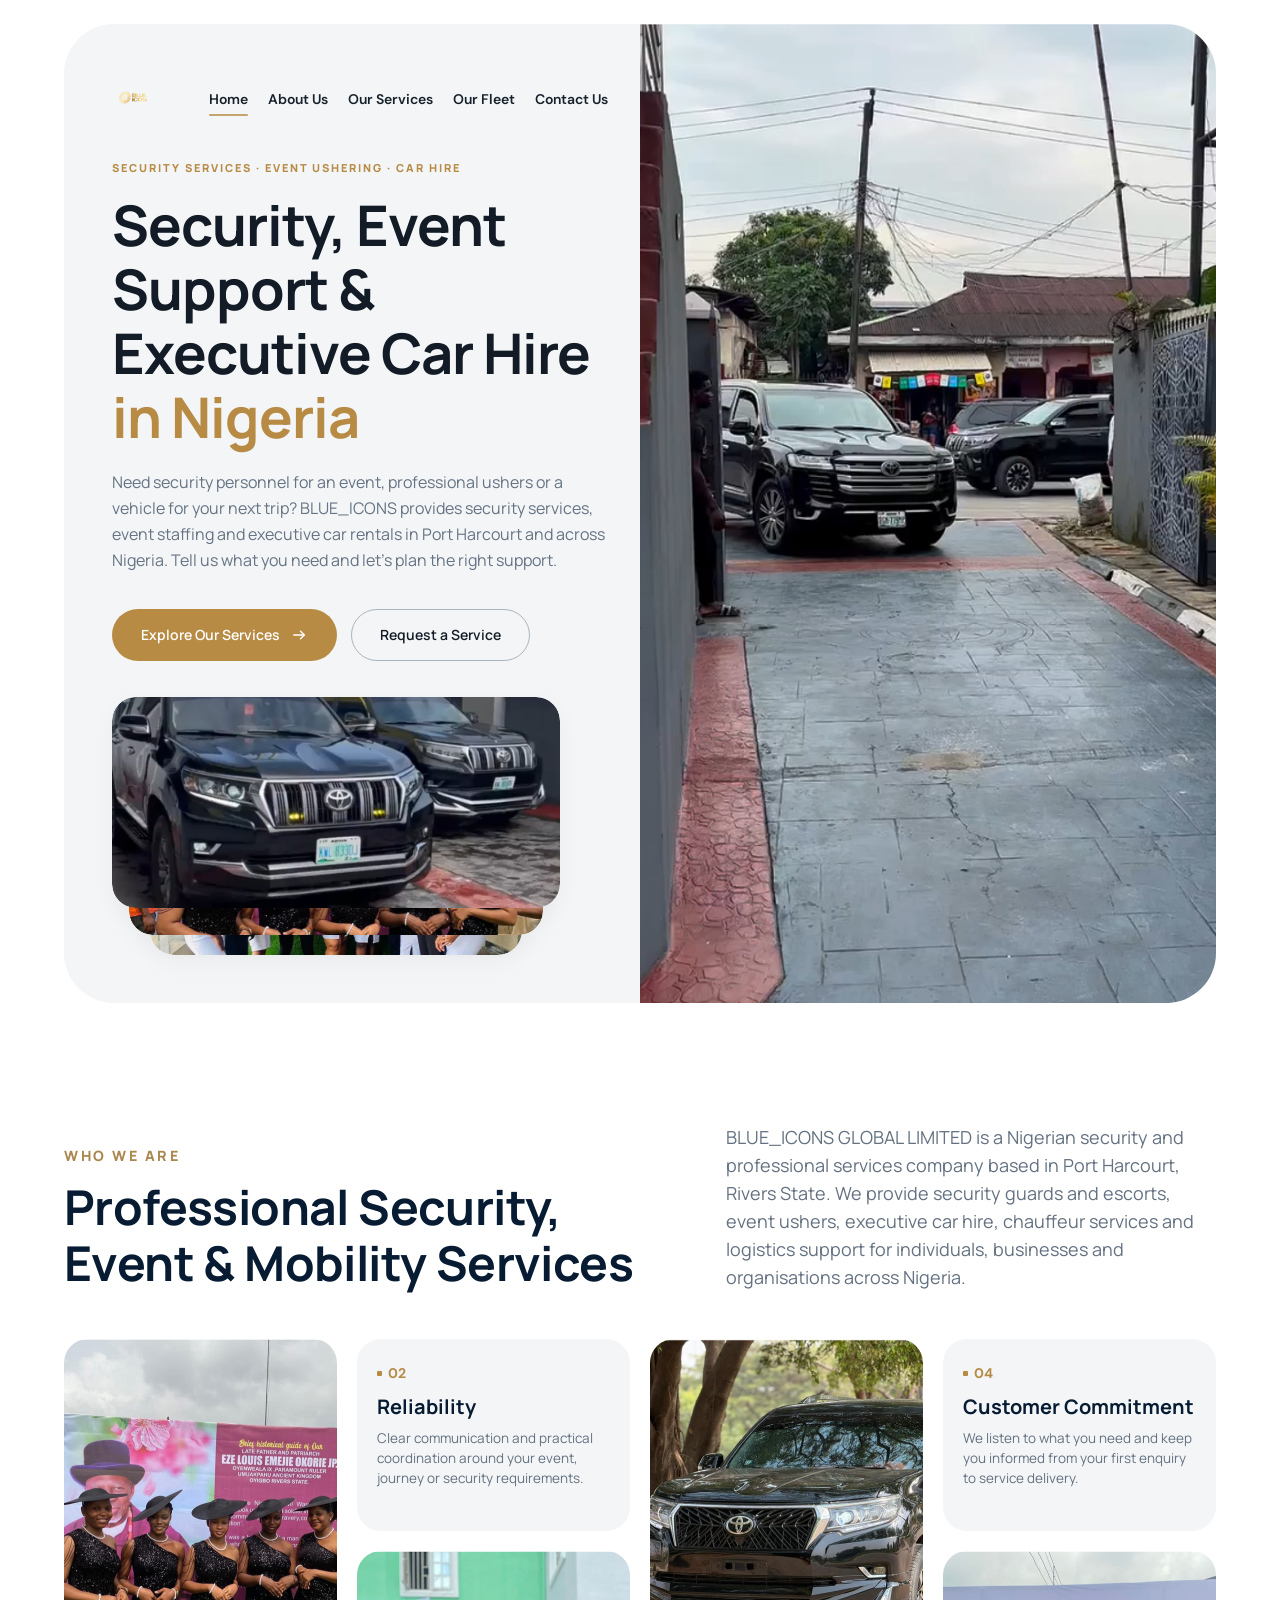
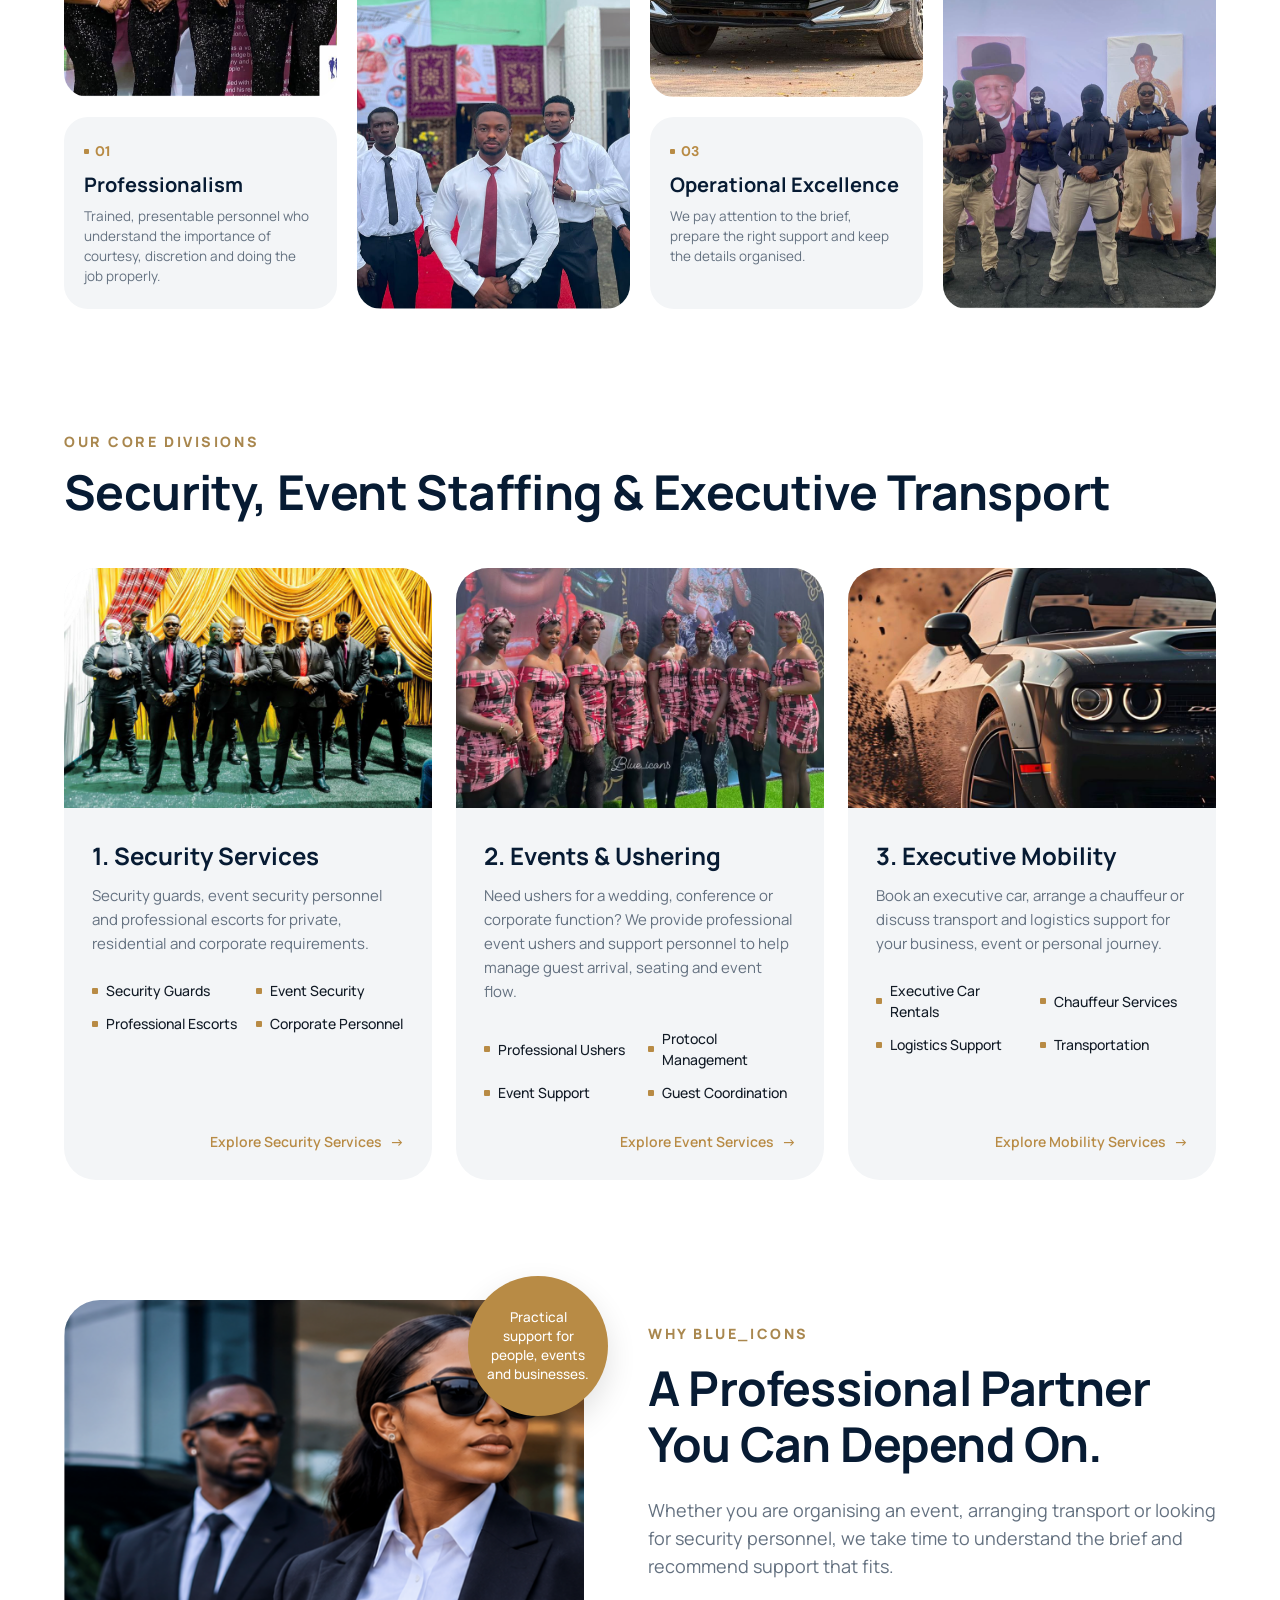
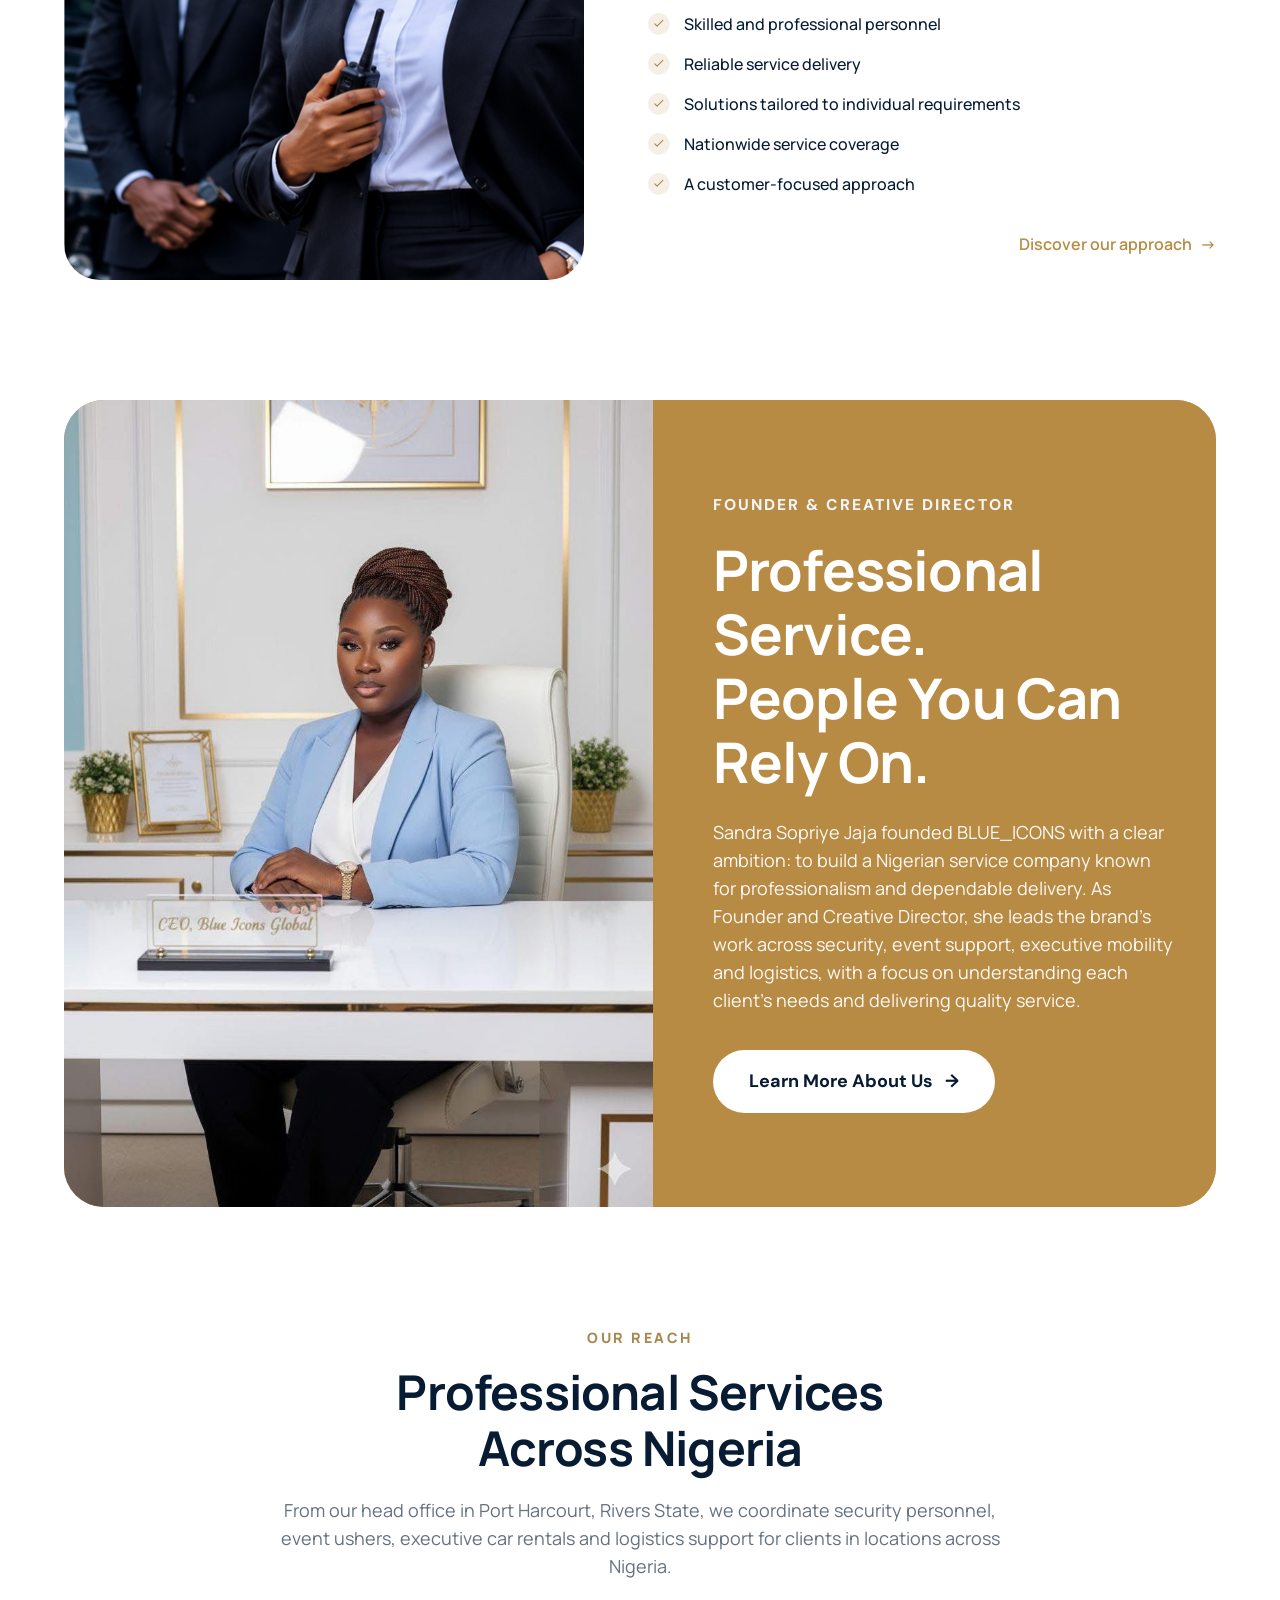
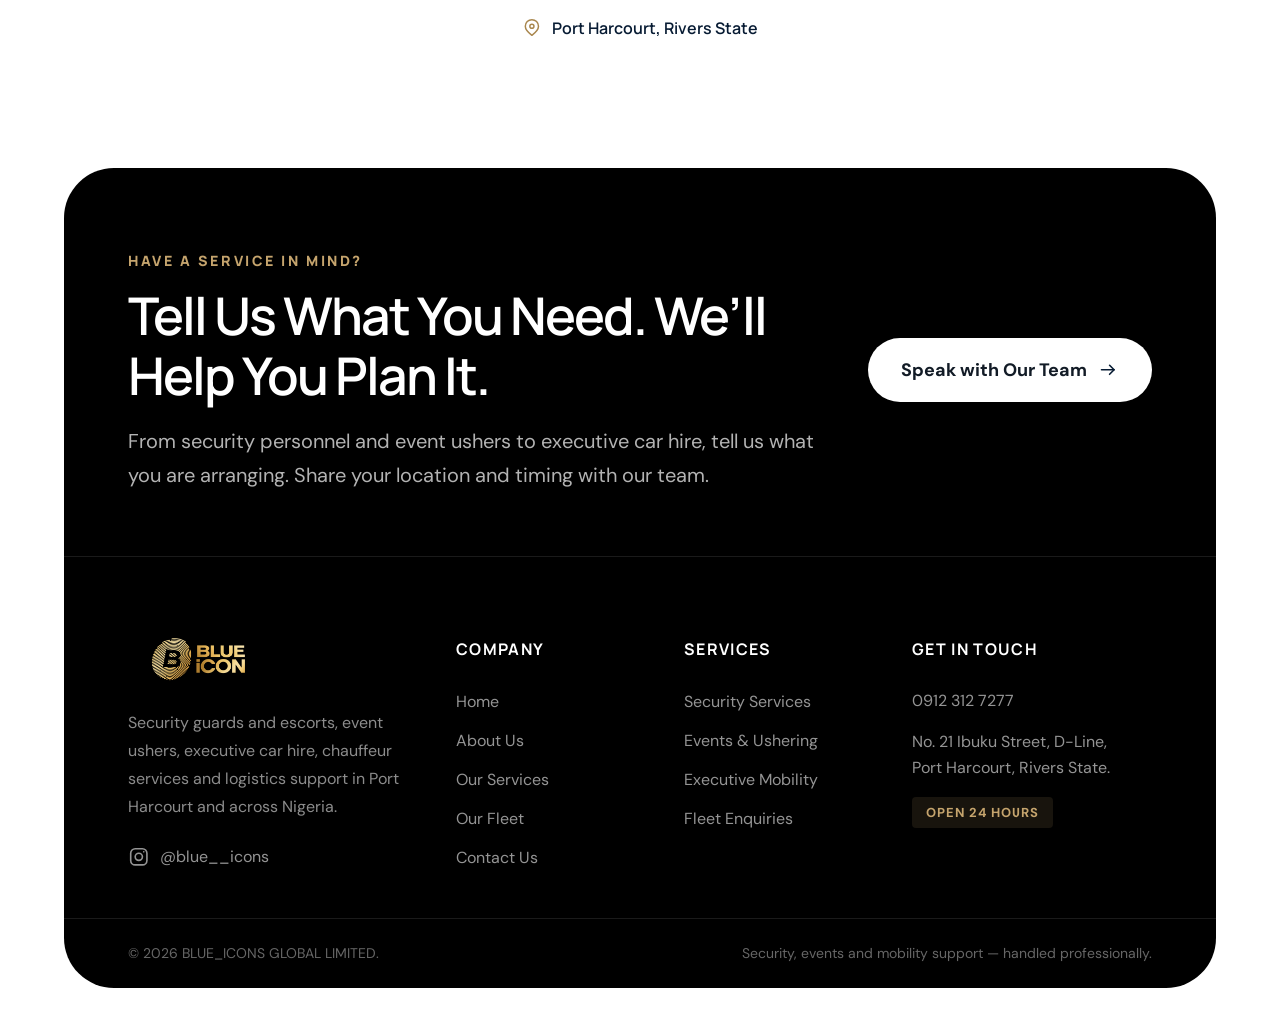
==== commit 8dd491b3: "feat(animations): add comprehensive subtle motion suite across key sections" ====
--- a/index.html
+++ b/index.html
@@ -57,7 +57,7 @@
             </button>
           </header>
 
-          <div class="home-hero-copy scroll-reveal">
+          <div class="home-hero-copy anim-hero-stagger">
             <span class="eyebrow">SECURITY SERVICES &middot; EVENT USHERING &middot; CAR HIRE</span>
             <h1 class="display-hero">
               Security, Event Support &amp; Executive Car Hire <span class="text-gold">in Nigeria</span>
@@ -93,7 +93,7 @@
 
         <!-- Right Side: Full-Height Clean Video -->
         <div class="home-hero-right">
-          <video class="home-hero-video" autoplay loop muted playsinline poster="assets/images/hero-right.png">
+          <video class="home-hero-video anim-img-reveal" autoplay loop muted playsinline poster="assets/images/hero-right.png">
             <source src="assets/videos/homepage-hero.mp4" type="video/mp4">
             <img src="assets/images/hero-right.png" alt="BLUE_ICONS Professional Service in Nigeria">
           </video>
@@ -171,12 +171,12 @@
     <!-- Section 3: Our Core Divisions (3 Service Cards) -->
     <section class="home-divisions-section">
       <div class="container">
-        <div class="home-divisions-header">
+        <div class="home-divisions-header anim-appear">
           <span class="eyebrow-large">OUR CORE DIVISIONS</span>
           <h2 class="heading-h1">Security, Event Staffing &amp; Executive Transport</h2>
         </div>
 
-        <div class="home-divisions-grid">
+        <div class="home-divisions-grid anim-stagger-group">
           <!-- Card 1: 1. Security Services -->
           <div class="home-division-card">
             <div class="division-card-media">
@@ -256,13 +256,13 @@
     <section class="home-partner-section">
       <div class="container">
         <div class="home-partner-split">
-          <div class="home-partner-media-wrap">
+          <div class="home-partner-media-wrap anim-slide-left">
             <img src="assets/images/home-partner-security.png" alt="BLUE_ICONS Professional Security Team" class="home-partner-img">
-            <div class="home-partner-badge">
+            <div class="home-partner-badge anim-ambient-drift">
               <span>Practical support for people, events and businesses.</span>
             </div>
           </div>
-          <div class="home-partner-content">
+          <div class="home-partner-content anim-slide-right">
             <span class="eyebrow-large">WHY BLUE_ICONS</span>
             <h2 class="heading-h1">A Professional Partner You Can Depend On.</h2>
             <p class="body-large home-partner-desc">
@@ -303,7 +303,7 @@
     <!-- Section 5: Founder Section -->
     <section class="home-founder-section">
       <div class="container">
-        <div class="founder-card-frame23">
+        <div class="founder-card-frame23 anim-appear">
           <div class="founder-card-media">
             <img src="assets/images/founder-desk.jpg" alt="Sandra Sopriye Jaja — Founder &amp; Creative Director">
           </div>
@@ -324,15 +324,15 @@
     </section>
 
     <!-- Section 6: Our Reach / Head Office -->
-    <section class="home-reach-section scroll-reveal">
+    <section class="home-reach-section">
       <div class="container">
-        <div class="home-reach-wrap">
+        <div class="home-reach-wrap anim-appear">
           <span class="eyebrow-large">OUR REACH</span>
           <h2 class="heading-h1">Professional Services<br>Across Nigeria</h2>
           <p class="body-large home-reach-desc">
             From our head office in Port Harcourt, Rivers State, we coordinate security personnel, event ushers, executive car rentals and logistics support for clients in locations across Nigeria.
           </p>
-          <div class="home-reach-badge">
+          <div class="home-reach-badge anim-ambient-drift">
             <img src="assets/icons/location-pin.svg" alt="" aria-hidden="true">
             <span>Port Harcourt, Rivers State</span>
           </div>
--- a/styles/main.css
+++ b/styles/main.css
@@ -6061,45 +6061,175 @@
 }
 
 /* ==========================================================================
-   SCROLL-TRIGGERED ENTRANCE ANIMATIONS (Key Sections Only)
-   - Scope: Key sections across Home, About Us, Our Services, Our Fleet
-   - Desktop: Gentle moving entrance (rise-and-fade, 650ms cubic-bezier)
-   - Mobile & Tablet: Simple appear (soft fade-in with slight rise, 500ms ease-out)
-   - Runs once when section scrolls into view
-   - Default state: fully visible (no layout shift, content never hidden if JS fails)
-   - Reduced Motion: completely disabled
+   ENHANCED MOTION & SCROLL ANIMATION SUITE
+   - Animation Types: Hero Load-in, Appear, Slide-in (L/R), Staggered Groups,
+     Image Reveal, Gentle Ambient Motion (Desktop/Tablet).
+   - Scoped strictly to Home, About Us, Our Services, Our Fleet (Contact Us untouched)
+   - Desktop (>=1025px): All types, 550–750ms with smooth cubic-bezier easing.
+   - Tablet (769px–1024px): Appear, Stagger, Image Reveal, Slide-in, Ambient Motion.
+   - Mobile (<=768px): Simpler types (Appear, Stagger, Image Reveal). Zero horizontal slide.
+   - Zero Layout Shift: Pure transform and opacity only.
+   - No Horizontal Overflow: Small offsets, clipped containers.
+   - Fail-Safe: All elements are 100% visible at rest; animation classes only hide
+     when html.has-motion-anim is verified.
+   - Reduced Motion: 100% visible with zero transitions or animations.
    ========================================================================== */
 
-/* Base fallback: at rest / no-JS state is 100% visible */
+/* 1. Base Fallback: At rest / No-JS is 100% visible */
+.anim-hero-stagger > *,
+.anim-appear,
+.anim-slide-left,
+.anim-slide-right,
+.anim-stagger-group > *,
+.anim-img-reveal,
 .scroll-reveal {
   opacity: 1;
   transform: none;
 }
 
-/* Active Scroll Animation (Only when JS confirms IntersectionObserver support & reduced motion is off) */
+/* 2. Hero Load-in Animation (Staggered fade-up on page load) */
+html.has-motion-anim .anim-hero-stagger > * {
+  opacity: 0;
+  transform: translateY(20px);
+  transition: opacity 0.6s cubic-bezier(0.16, 1, 0.3, 1), transform 0.6s cubic-bezier(0.16, 1, 0.3, 1);
+  will-change: opacity, transform;
+}
+html.has-motion-anim .anim-hero-stagger.is-hero-loaded > * {
+  opacity: 1;
+  transform: translateY(0);
+}
+html.has-motion-anim .anim-hero-stagger.is-hero-loaded > *:nth-child(1) { transition-delay: 40ms; }
+html.has-motion-anim .anim-hero-stagger.is-hero-loaded > *:nth-child(2) { transition-delay: 160ms; }
+html.has-motion-anim .anim-hero-stagger.is-hero-loaded > *:nth-child(3) { transition-delay: 280ms; }
+html.has-motion-anim .anim-hero-stagger.is-hero-loaded > *:nth-child(4) { transition-delay: 400ms; }
+html.has-motion-anim .anim-hero-stagger.is-hero-loaded > *:nth-child(5) { transition-delay: 520ms; }
+
+/* 3. Appear Animation (Soft fade-in with slight rise on scroll) */
 @media (min-width: 1025px) {
+  html.has-motion-anim .anim-appear,
   html.has-scroll-anim .scroll-reveal {
     opacity: 0;
-    transform: translateY(28px);
+    transform: translateY(24px);
     transition: opacity 0.65s cubic-bezier(0.16, 1, 0.3, 1), transform 0.65s cubic-bezier(0.16, 1, 0.3, 1);
     will-change: opacity, transform;
   }
-  html.has-scroll-anim .scroll-reveal.is-visible {
-    opacity: 1;
-    transform: translateY(0);
-  }
-}
-
+}
 @media (max-width: 1024px) {
+  html.has-motion-anim .anim-appear,
   html.has-scroll-anim .scroll-reveal {
     opacity: 0;
     transform: translateY(12px);
     transition: opacity 0.5s ease-out, transform 0.5s ease-out;
     will-change: opacity, transform;
   }
-  html.has-scroll-anim .scroll-reveal.is-visible {
-    opacity: 1;
-    transform: translateY(0);
+}
+html.has-motion-anim .anim-appear.is-in-view,
+html.has-scroll-anim .scroll-reveal.is-visible {
+  opacity: 1;
+  transform: translateY(0);
+}
+
+/* 4. Slide-in Animation (Alternate subtle left / right slide) */
+@media (min-width: 1025px) {
+  html.has-motion-anim .anim-slide-left {
+    opacity: 0;
+    transform: translateX(-32px);
+    transition: opacity 0.65s cubic-bezier(0.16, 1, 0.3, 1), transform 0.65s cubic-bezier(0.16, 1, 0.3, 1);
+    will-change: opacity, transform;
+  }
+  html.has-motion-anim .anim-slide-right {
+    opacity: 0;
+    transform: translateX(32px);
+    transition: opacity 0.65s cubic-bezier(0.16, 1, 0.3, 1), transform 0.65s cubic-bezier(0.16, 1, 0.3, 1);
+    will-change: opacity, transform;
+  }
+}
+@media (min-width: 769px) and (max-width: 1024px) {
+  html.has-motion-anim .anim-slide-left {
+    opacity: 0;
+    transform: translateX(-20px);
+    transition: opacity 0.55s ease-out, transform 0.55s ease-out;
+    will-change: opacity, transform;
+  }
+  html.has-motion-anim .anim-slide-right {
+    opacity: 0;
+    transform: translateX(20px);
+    transition: opacity 0.55s ease-out, transform 0.55s ease-out;
+    will-change: opacity, transform;
+  }
+}
+@media (max-width: 768px) {
+  /* Mobile gracefully falls back to vertical appear with 0px horizontal offset (no overflow) */
+  html.has-motion-anim .anim-slide-left,
+  html.has-motion-anim .anim-slide-right {
+    opacity: 0;
+    transform: translateY(12px);
+    transition: opacity 0.5s ease-out, transform 0.5s ease-out;
+    will-change: opacity, transform;
+  }
+}
+html.has-motion-anim .anim-slide-left.is-in-view,
+html.has-motion-anim .anim-slide-right.is-in-view {
+  opacity: 1;
+  transform: translate(0, 0);
+}
+
+/* 5. Staggered Groups (Cards, bento tiles, vehicle cards, list items in sequence) */
+@media (min-width: 1025px) {
+  html.has-motion-anim .anim-stagger-group > * {
+    opacity: 0;
+    transform: translateY(24px);
+    transition: opacity 0.6s cubic-bezier(0.16, 1, 0.3, 1), transform 0.6s cubic-bezier(0.16, 1, 0.3, 1);
+    will-change: opacity, transform;
+  }
+}
+@media (max-width: 1024px) {
+  html.has-motion-anim .anim-stagger-group > * {
+    opacity: 0;
+    transform: translateY(12px);
+    transition: opacity 0.45s ease-out, transform 0.45s ease-out;
+    will-change: opacity, transform;
+  }
+}
+html.has-motion-anim .anim-stagger-group.is-in-view > * {
+  opacity: 1;
+  transform: translateY(0);
+}
+html.has-motion-anim .anim-stagger-group.is-in-view > *:nth-child(1) { transition-delay: 0ms; }
+html.has-motion-anim .anim-stagger-group.is-in-view > *:nth-child(2) { transition-delay: 90ms; }
+html.has-motion-anim .anim-stagger-group.is-in-view > *:nth-child(3) { transition-delay: 180ms; }
+html.has-motion-anim .anim-stagger-group.is-in-view > *:nth-child(4) { transition-delay: 270ms; }
+html.has-motion-anim .anim-stagger-group.is-in-view > *:nth-child(5) { transition-delay: 360ms; }
+html.has-motion-anim .anim-stagger-group.is-in-view > *:nth-child(6) { transition-delay: 450ms; }
+
+/* 6. Image Reveal (Soft scale 1.05 -> 1 with fade) */
+html.has-motion-anim .anim-img-reveal {
+  opacity: 0;
+  transform: scale(1.05);
+  transition: opacity 0.7s cubic-bezier(0.16, 1, 0.3, 1), transform 0.7s cubic-bezier(0.16, 1, 0.3, 1);
+  will-change: opacity, transform;
+}
+html.has-motion-anim .anim-img-reveal.is-in-view,
+html.has-motion-anim .anim-hero-stagger.is-hero-loaded .anim-img-reveal,
+html.has-motion-anim .is-in-view .anim-img-reveal {
+  opacity: 1;
+  transform: scale(1);
+}
+
+/* 7. Gentle Ambient Motion (Desktop & Tablet only - Decorative elements only, never text) */
+@keyframes ambientDrift {
+  0%, 100% { transform: translateY(0); }
+  50% { transform: translateY(-4px); }
+}
+@media (min-width: 769px) {
+  .anim-ambient-drift {
+    animation: ambientDrift 6s ease-in-out infinite;
+    will-change: transform;
+  }
+}
+@media (max-width: 768px) {
+  .anim-ambient-drift {
+    animation: none !important;
   }
 }
 
@@ -6116,11 +6246,19 @@
     transition-duration: 0.01ms !important;
     scroll-behavior: auto !important;
   }
+  html.has-motion-anim .anim-hero-stagger > *,
+  html.has-motion-anim .anim-appear,
+  html.has-motion-anim .anim-slide-left,
+  html.has-motion-anim .anim-slide-right,
+  html.has-motion-anim .anim-stagger-group > *,
+  html.has-motion-anim .anim-img-reveal,
   html.has-scroll-anim .scroll-reveal,
-  .scroll-reveal {
+  .scroll-reveal,
+  .anim-ambient-drift {
     opacity: 1 !important;
     transform: none !important;
     transition: none !important;
+    animation: none !important;
   }
   body[data-page="about"] .bento-tile:hover,
   body[data-page="about"] .value-card-box:hover,
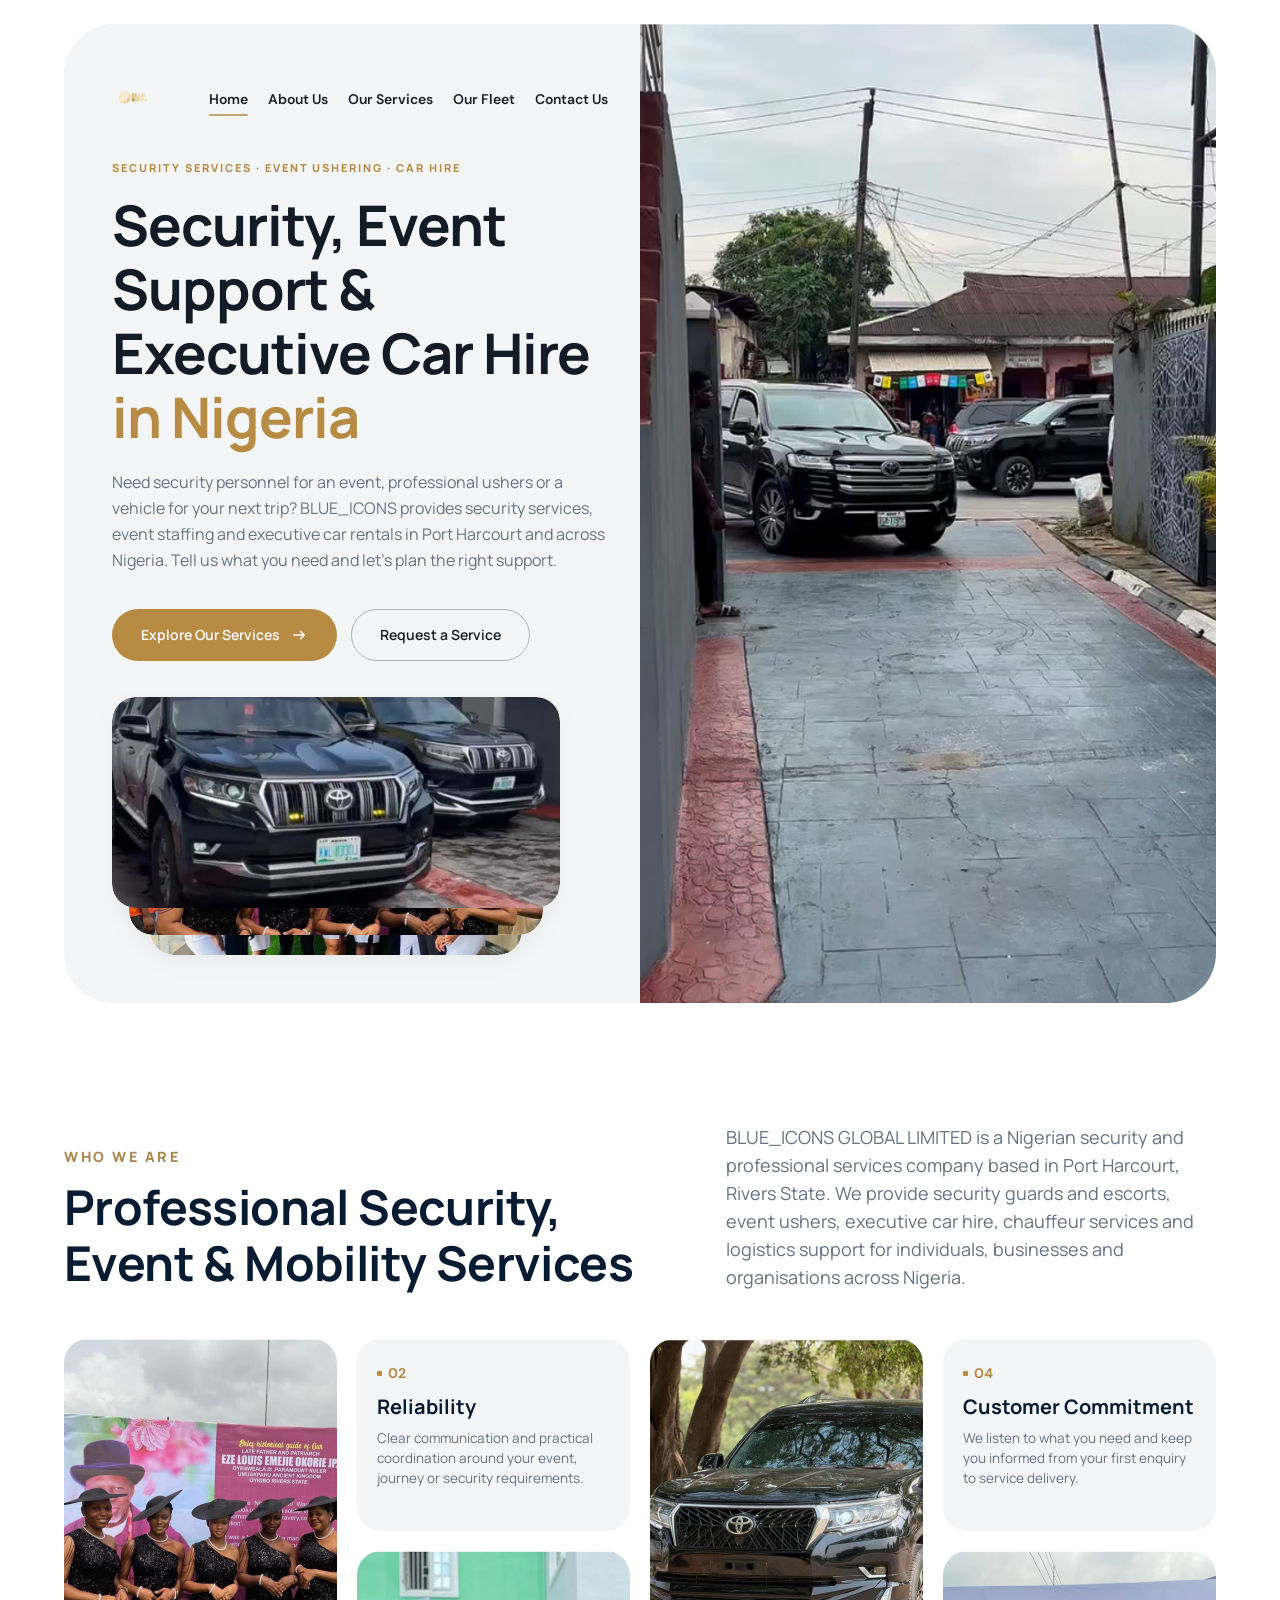
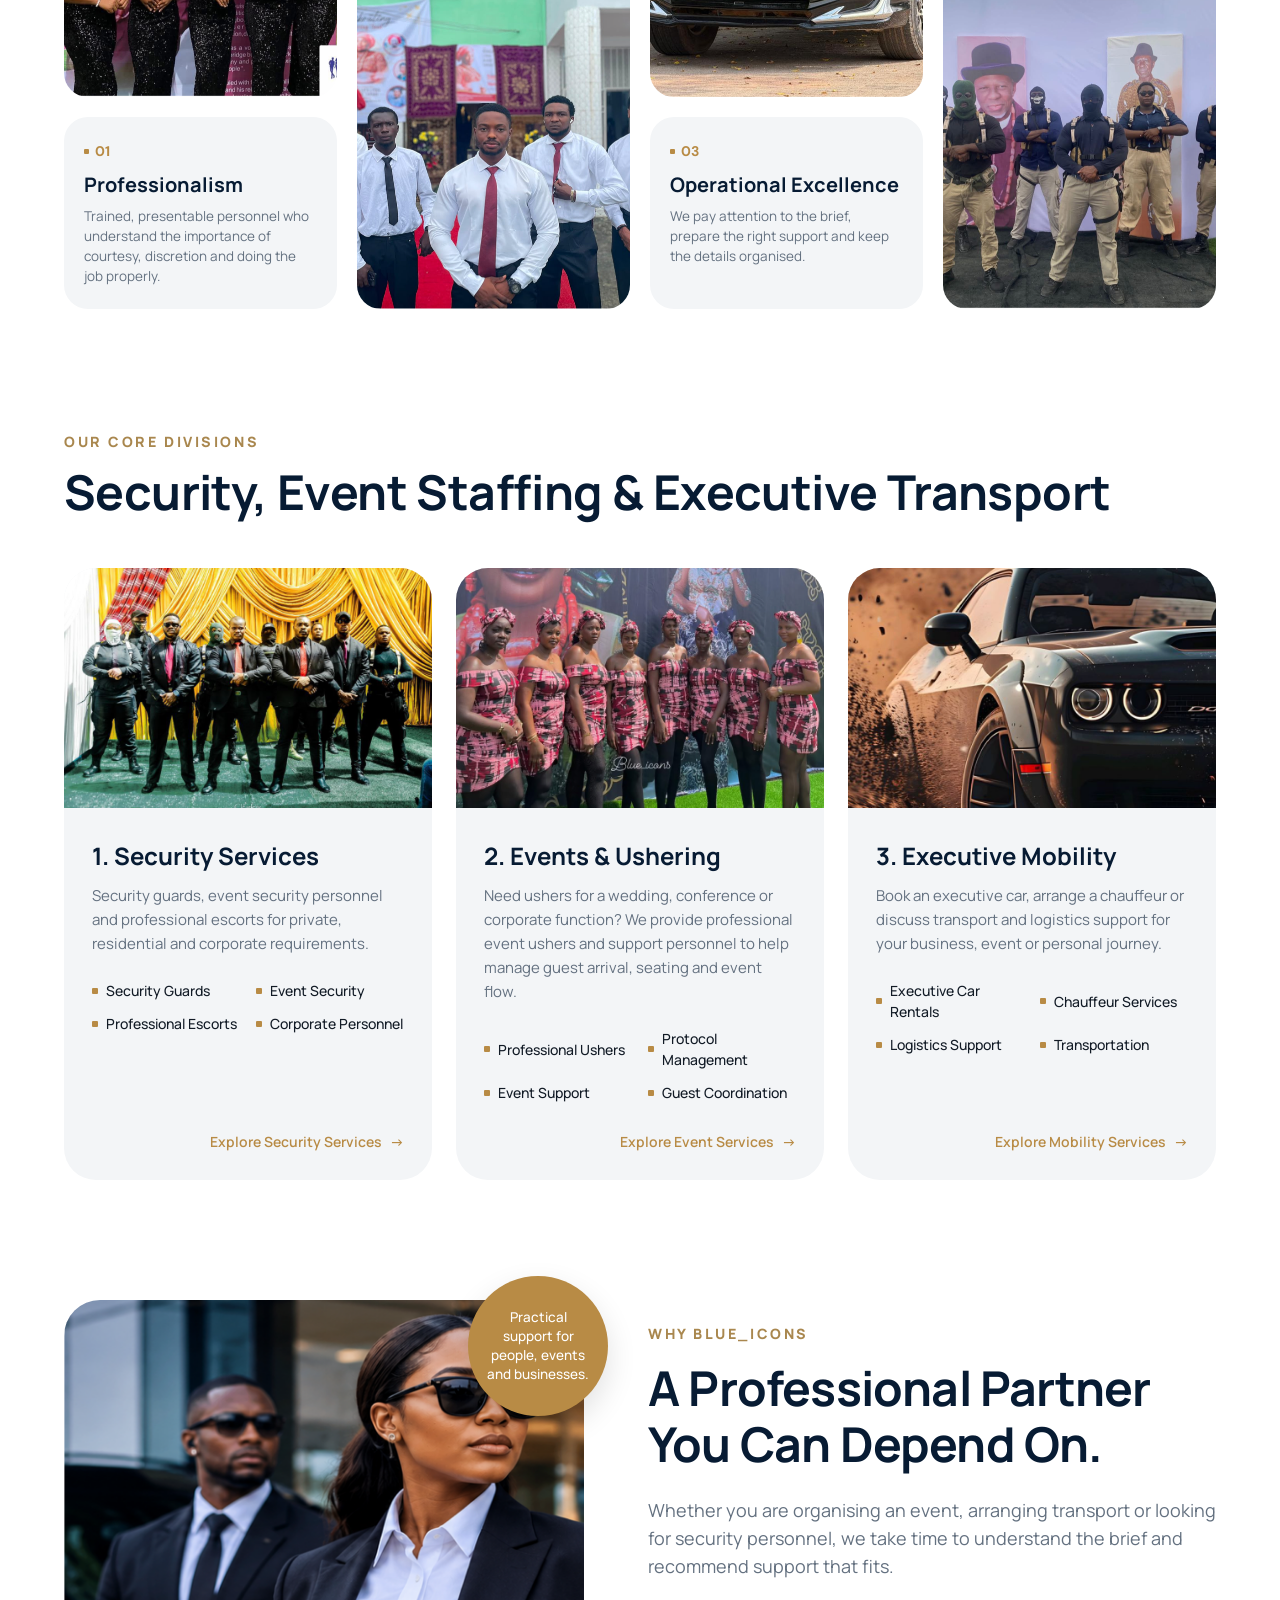
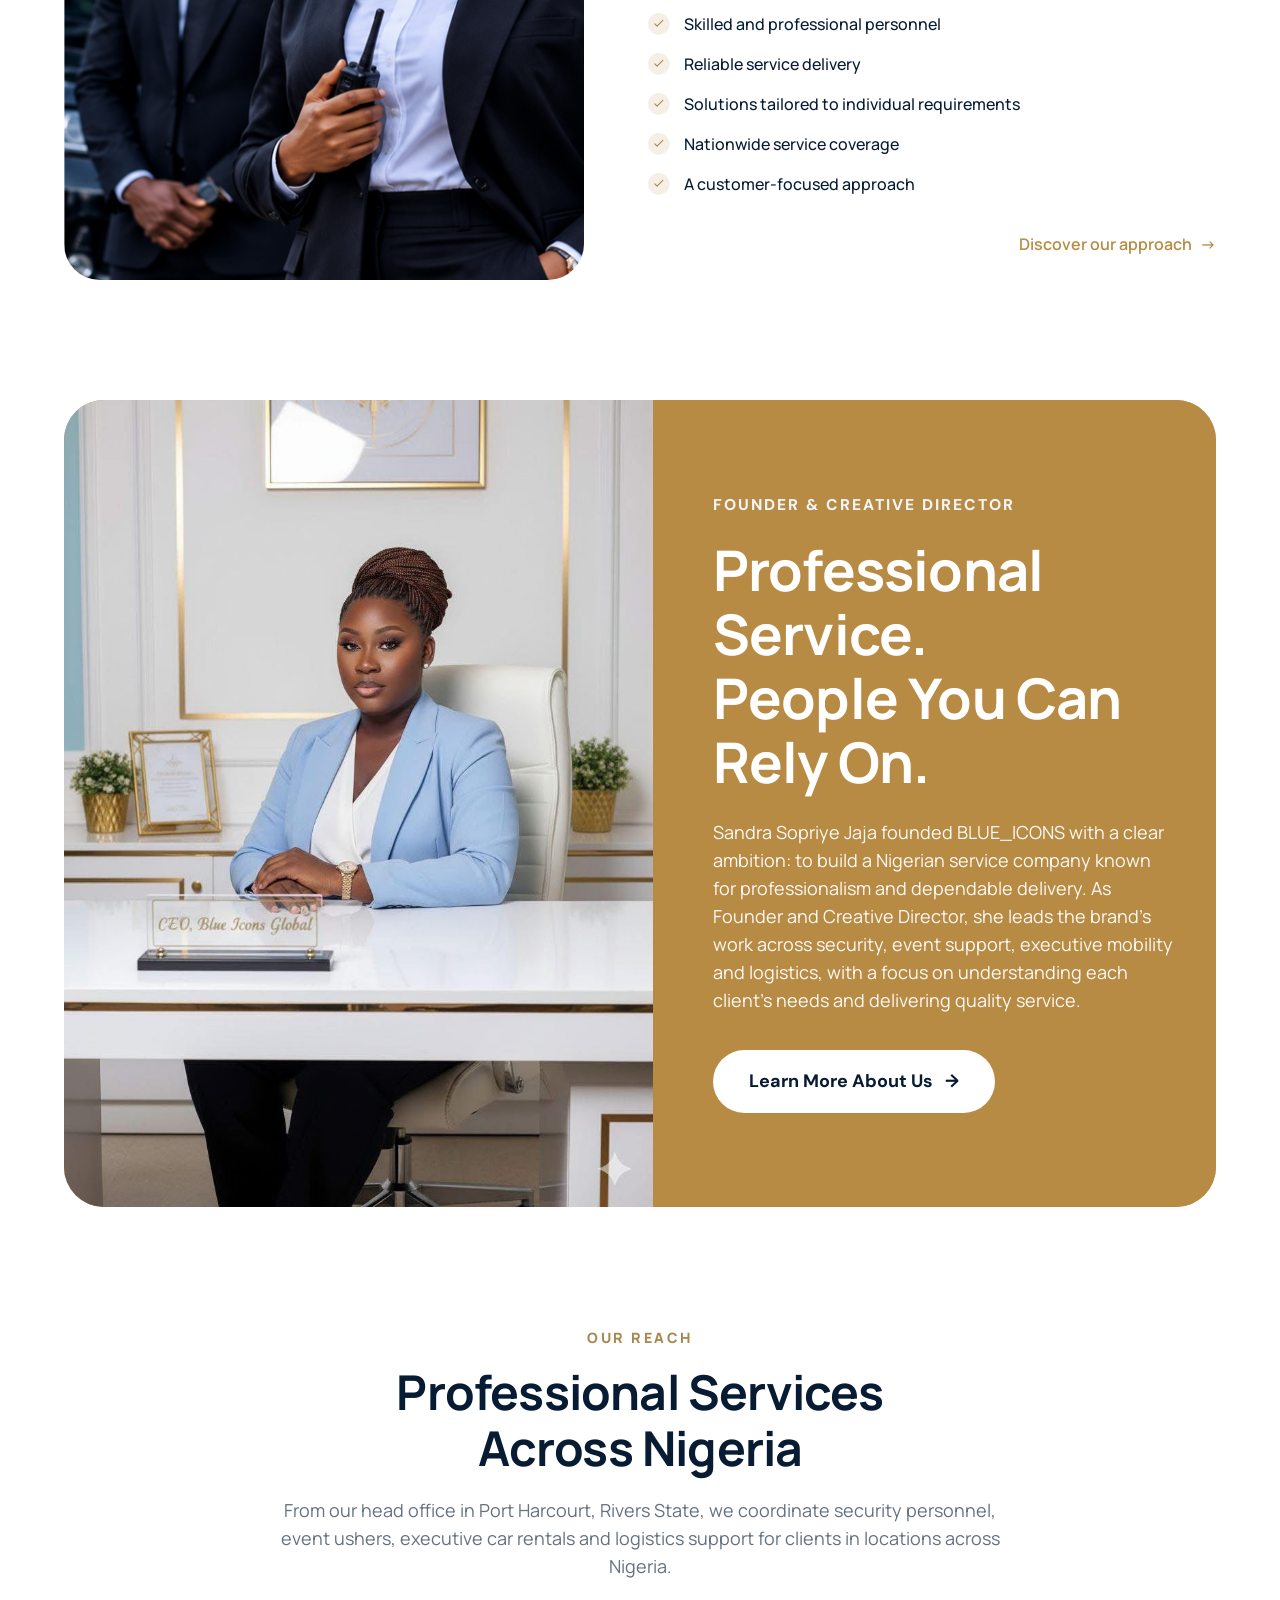
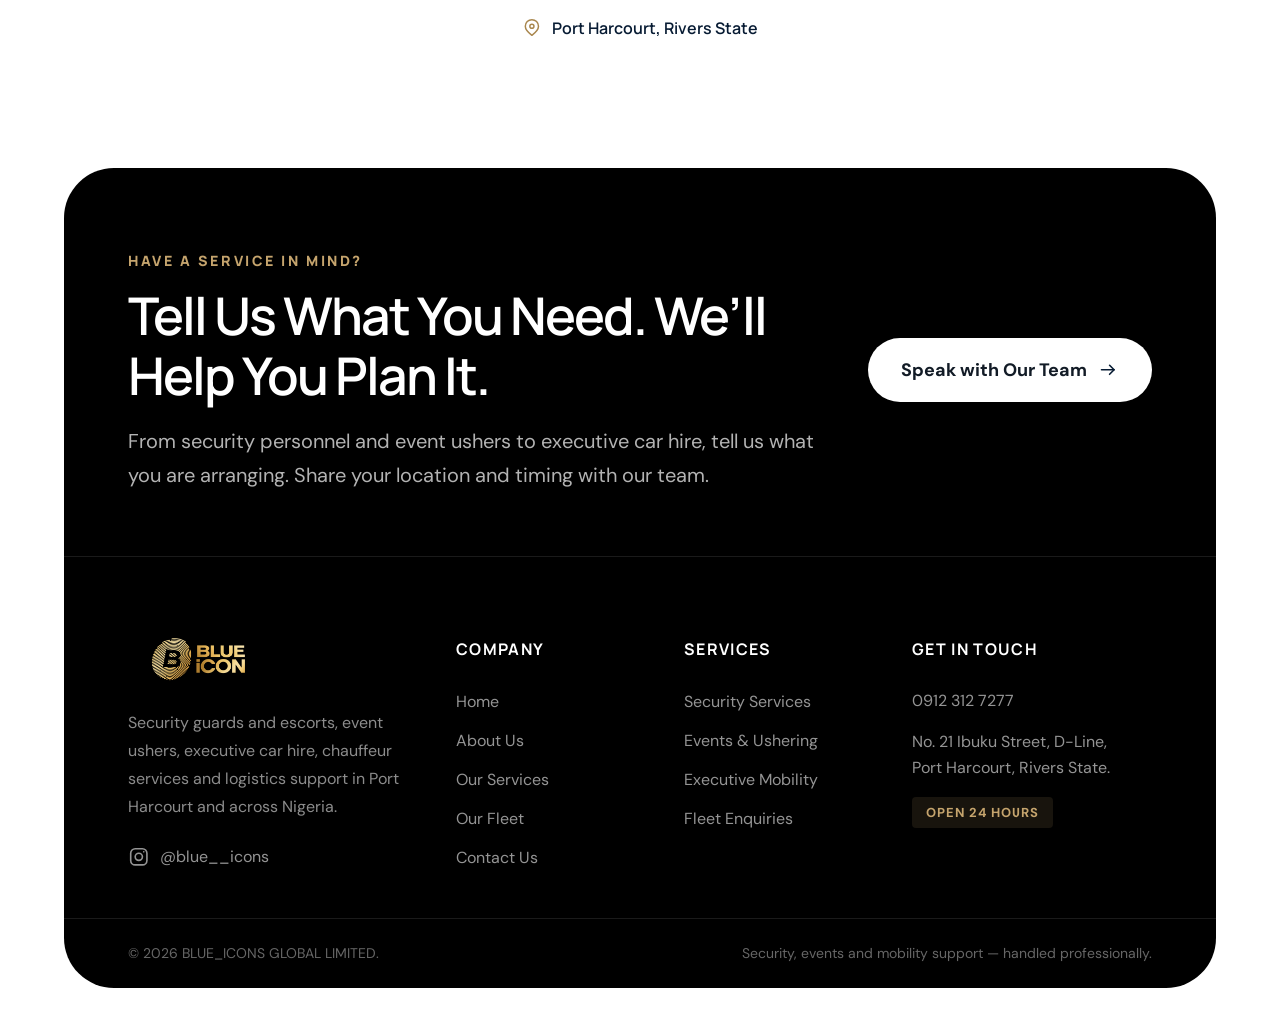
==== commit 5a32adeb: "feat(animations): extend consistent scroll-entrance animations across all pages" ====
--- a/index.html
+++ b/index.html
@@ -104,7 +104,7 @@
     <!-- Section 2: Who We Are / Checkerboard Grid -->
     <section class="home-overview-section">
       <div class="container">
-        <div class="section-header-split">
+        <div class="section-header-split anim-appear">
           <div>
             <span class="eyebrow-large">WHO WE ARE</span>
             <h2 class="heading-h1">Professional Security, Event &amp; Mobility Services</h2>
@@ -116,7 +116,7 @@
           </div>
         </div>
 
-        <div class="home-checkerboard-grid">
+        <div class="home-checkerboard-grid anim-stagger-group">
           <!-- Col 1: Photo top, Card 01 bottom -->
           <div class="checkerboard-col">
             <div class="checkerboard-media">
@@ -344,7 +344,7 @@
   <!-- Unified Global Boxed Footer -->
   <footer class="site-footer-boxed" id="contact-cta">
     <!-- Pre-footer CTA: Tell Us What You Need -->
-    <div class="footer-cta-block">
+    <div class="footer-cta-block anim-appear">
       <div class="footer-cta-text">
         <span class="eyebrow">HAVE A SERVICE IN MIND?</span>
         <h2>Tell Us What You Need. We’ll Help You Plan It.</h2>
--- a/styles/main.css
+++ b/styles/main.css
@@ -2395,6 +2395,52 @@
   display: block;
 }
 
+/* Vehicle Detail Gallery Caption Row */
+.gallery-caption-row {
+  display: flex;
+  justify-content: space-between;
+  align-items: flex-start;
+  margin-top: 32px;
+  gap: 32px;
+}
+
+.gallery-caption-left {
+  max-width: 680px;
+}
+
+.gallery-caption-title {
+  font-family: var(--font-primary);
+  font-size: 24px;
+  font-weight: 600;
+  line-height: 32px;
+  letter-spacing: -0.2px;
+  color: var(--text-navy, #091324);
+  margin-bottom: 8px;
+}
+
+.gallery-caption-desc {
+  font-family: var(--font-primary);
+  font-size: 16px;
+  font-weight: 400;
+  line-height: 26px;
+  color: var(--text-muted, #667080);
+}
+
+.gallery-caption-right {
+  display: flex;
+  align-items: center;
+  padding-top: 4px;
+  flex-shrink: 0;
+}
+
+.gallery-photos-count {
+  font-family: var(--font-primary);
+  font-size: 16px;
+  font-weight: 500;
+  color: var(--text-navy, #171f2e);
+  white-space: nowrap;
+}
+
 /* Vehicle Information & Specifications (Follows Gallery, NO Form!) */
 .vehicle-info-section {
   padding: 0 0 120px;
@@ -2406,69 +2452,269 @@
   grid-template-columns: 1fr 1fr;
   gap: 80px;
   margin-bottom: 80px;
+  align-items: flex-start;
+}
+
+.overview-left-col .heading-h1 {
+  margin: 12px 0 20px;
+}
+
+.overview-right-col .heading-h3 {
+  margin-bottom: 24px;
+}
+
+.planning-steps-list {
+  display: flex;
+  flex-direction: column;
+  gap: 20px;
+}
+
+.planning-step-item {
+  display: flex;
+  gap: 16px;
+  align-items: flex-start;
+}
+
+.planning-step-num {
+  font-family: var(--font-primary);
+  font-size: 20px;
+  font-weight: 600;
+  line-height: 28px;
+  color: var(--accent-text, #b8914f);
+  width: 32px;
+  flex-shrink: 0;
+}
+
+.planning-step-content h4 {
+  font-family: var(--font-primary);
+  font-size: 20px;
+  font-weight: 600;
+  line-height: 28px;
+  color: var(--text-navy, #171f2e);
+  margin-bottom: 4px;
+}
+
+.planning-step-content p {
+  font-family: var(--font-primary);
+  font-size: 14px;
+  font-weight: 400;
+  line-height: 22px;
+  color: var(--text-muted, #667080);
+}
+
+/* Rental Arrangements */
+.rental-arrangements-block {
+  margin-bottom: 80px;
+}
+
+.rental-arrangements-header {
+  margin-bottom: 32px;
+  max-width: 955px;
+}
+
+.rental-arrangements-header .heading-h1 {
+  margin: 12px 0 16px;
 }
 
 .rental-factors-grid {
   display: grid;
   grid-template-columns: repeat(4, 1fr);
   gap: 20px;
-  margin-top: 36px;
-  margin-bottom: 80px;
+  margin-top: 28px;
 }
 
 .rental-factor-card {
   background-color: var(--surface-subtle);
-  border-radius: 16px;
+  border-radius: 14px;
   padding: 24px 20px;
+  transition: transform 0.25s ease, box-shadow 0.25s ease;
 }
 
 .rental-factor-card h4 {
-  font-size: 18px;
+  font-family: var(--font-primary);
+  font-size: 20px;
   font-weight: 600;
-  color: var(--text-navy);
+  line-height: 28px;
+  color: var(--text-navy, #091324);
   margin-bottom: 8px;
 }
 
 .rental-factor-card p {
+  font-family: var(--font-primary);
   font-size: 14px;
   line-height: 22px;
-  color: var(--text-muted);
-}
-
-.vehicle-specs-table-wrap {
-  border-top: 1px solid var(--border-subtle);
-  padding-top: 48px;
-}
-
-.specs-grid {
+  color: var(--text-muted, #667080);
+}
+
+/* Rental Terms & Confirmation */
+.rental-terms-section {
+  margin-bottom: 80px;
+}
+
+.rental-terms-split {
   display: grid;
-  grid-template-columns: repeat(3, 1fr);
-  gap: 32px;
-}
-
-.spec-item {
+  grid-template-columns: 1fr 1.15fr;
+  gap: 80px;
+  align-items: flex-start;
+}
+
+.rental-terms-left {
+  max-width: 580px;
+}
+
+.rental-terms-left .eyebrow {
+  margin-bottom: 16px;
+  display: block;
+}
+
+.rental-terms-left .heading-h1 {
+  font-size: 48px;
+  font-weight: 700;
+  line-height: 56px;
+  letter-spacing: -0.6px;
+  color: var(--text-navy, #091324);
+}
+
+.rental-terms-right {
   display: flex;
   flex-direction: column;
+  gap: 28px;
+}
+
+.terms-item h4 {
+  font-family: var(--font-primary);
+  font-size: 20px;
+  font-weight: 600;
+  line-height: 28px;
+  color: var(--text-primary, #121b26);
+  margin-bottom: 8px;
+}
+
+.terms-item p {
+  font-family: var(--font-primary);
+  font-size: 14px;
+  font-weight: 400;
+  line-height: 22px;
+  color: var(--text-muted, #667080);
+}
+
+/* Scoped Overrides for body[data-page="vehicle-detail"] (Base / Desktop) */
+body[data-page="vehicle-detail"] .detail-hero-section {
+  padding: 24px var(--content-padding, 32px) 0;
+  margin-bottom: 32px;
+  position: relative;
+  width: 100%;
+}
+
+body[data-page="vehicle-detail"] .detail-hero-card {
+  max-width: 1440px;
+  margin: 0 auto;
+  min-height: 280px;
+  background-color: var(--surface-subtle, #f3f5f7);
+  border-radius: 40px;
+  padding: 40px 64px 44px;
+  display: flex;
+  flex-direction: column;
+  justify-content: space-between;
+  position: relative;
+  box-sizing: border-box;
+}
+
+body[data-page="vehicle-detail"] .detail-hero-card .home-hero-nav {
+  margin-bottom: 36px;
+  width: 100%;
+  position: relative;
+  z-index: 10;
+}
+
+body[data-page="vehicle-detail"] .detail-hero-content-row {
+  display: flex;
+  justify-content: space-between;
+  align-items: flex-end;
+  width: 100%;
+  gap: 40px;
+}
+
+body[data-page="vehicle-detail"] .detail-hero-left {
+  max-width: 680px;
+}
+
+body[data-page="vehicle-detail"] .hero-breadcrumb {
+  display: flex;
+  align-items: center;
   gap: 6px;
-}
-
-.spec-item .spec-label {
+  font-family: var(--font-primary);
   font-size: 13px;
-  font-weight: 600;
+  font-weight: 700;
+  letter-spacing: 1.5px;
   text-transform: uppercase;
-  letter-spacing: 0.5px;
-  color: var(--text-secondary);
-}
-
-.spec-item .spec-val {
+  color: var(--accent-text, #b8914f);
+  margin-bottom: 12px;
+}
+
+body[data-page="vehicle-detail"] .hero-breadcrumb a {
+  color: var(--accent-text, #b8914f);
+  text-decoration: none;
+  transition: opacity 0.2s ease;
+}
+
+body[data-page="vehicle-detail"] .hero-breadcrumb a:hover {
+  opacity: 0.8;
+}
+
+body[data-page="vehicle-detail"] .hero-breadcrumb .sep {
+  color: var(--accent-text, #b8914f);
+  opacity: 0.6;
+}
+
+body[data-page="vehicle-detail"] .hero-breadcrumb .current {
+  color: var(--accent-text, #b8914f);
+}
+
+body[data-page="vehicle-detail"] .detail-hero-left .display-hero {
+  font-family: var(--font-primary);
+  font-size: 44px;
+  font-weight: 700;
+  line-height: 52px;
+  letter-spacing: -0.5px;
+  color: var(--text-navy, #091324);
+  margin-bottom: 12px;
+}
+
+body[data-page="vehicle-detail"] .detail-hero-left .body-default {
+  font-family: var(--font-primary);
+  font-size: 16px;
+  font-weight: 400;
+  line-height: 26px;
+  color: var(--text-muted, #667080);
+}
+
+body[data-page="vehicle-detail"] .mobile-vehicle-specs-badge {
+  display: none;
+}
+
+body[data-page="vehicle-detail"] .detail-hero-quote-box {
+  text-align: right;
+  align-self: flex-end;
+  flex-shrink: 0;
+  margin-top: 0;
+}
+
+body[data-page="vehicle-detail"] .vehicle-form-group input {
+  border-radius: 40px;
+  height: 68px;
   font-size: 18px;
-  font-weight: 700;
-  color: var(--text-navy);
+  padding: 0 24px;
 }
 
 /* Vehicle Detail: Enquiry Section (Figma Node 104:32) */
+.vehicle-enquiry-section {
+  padding-bottom: 120px;
+  background-color: var(--surface-page);
+}
+
 .vehicle-enquiry-card-wrapper {
-  margin-top: 64px;
+  margin-top: 0;
   width: 100%;
 }
 
@@ -4017,6 +4263,61 @@
     line-height: 24px !important;
     margin-bottom: 20px !important;
   }
+
+  /* Vehicle Detail Tablet Specifics (Scoped strictly to body[data-page="vehicle-detail"]) */
+  body[data-page="vehicle-detail"] .detail-hero-section {
+    margin-bottom: 40px !important;
+  }
+  body[data-page="vehicle-detail"] .detail-hero-card .home-hero-nav {
+    margin-bottom: 32px !important;
+  }
+  body[data-page="vehicle-detail"] .detail-hero-content-row {
+    display: flex !important;
+    justify-content: space-between !important;
+    align-items: flex-end !important;
+    gap: 32px !important;
+  }
+  body[data-page="vehicle-detail"] .detail-hero-left .display-hero {
+    font-size: 38px !important;
+    line-height: 46px !important;
+  }
+  body[data-page="vehicle-detail"] .mobile-vehicle-specs-badge {
+    display: none !important;
+  }
+  body[data-page="vehicle-detail"] .gallery-caption-row {
+    margin-top: 24px !important;
+  }
+  body[data-page="vehicle-detail"] .vehicle-overview-row {
+    grid-template-columns: 1fr !important;
+    gap: 40px !important;
+    margin-bottom: 60px !important;
+  }
+  body[data-page="vehicle-detail"] .rental-factors-grid {
+    grid-template-columns: repeat(2, 1fr) !important;
+    gap: 16px !important;
+    margin-bottom: 60px !important;
+  }
+  body[data-page="vehicle-detail"] .rental-terms-split {
+    grid-template-columns: 1fr !important;
+    gap: 32px !important;
+  }
+  body[data-page="vehicle-detail"] .rental-terms-section {
+    margin-bottom: 60px !important;
+  }
+  body[data-page="vehicle-detail"] .vehicle-enquiry-pill-card {
+    grid-template-columns: 1fr !important;
+    border-radius: 32px !important;
+  }
+  body[data-page="vehicle-detail"] .vehicle-enquiry-left {
+    padding: 60px 40px !important;
+  }
+  body[data-page="vehicle-detail"] .vehicle-enquiry-right {
+    padding: 48px 40px !important;
+  }
+  body[data-page="vehicle-detail"] .vehicle-form-grid {
+    grid-template-columns: 1fr 1fr !important;
+    gap: 16px !important;
+  }
 }
 
 @media (max-width: 768px) {
@@ -5620,58 +5921,337 @@
     box-sizing: border-box !important;
   }
 
-  /* Vehicle Detail Enquiry Pill Card */
-  .vehicle-enquiry-card-wrapper {
-    margin-top: 32px !important;
-  }
-  .vehicle-enquiry-pill-card {
+  /* ========================================================================
+     6. VEHICLE DETAIL MOBILE SPECIFIC RULES (Scoped strictly to body[data-page="vehicle-detail"])
+     ======================================================================== */
+  body[data-page="vehicle-detail"] .detail-hero-section {
+    padding: 16px 16px 0 !important;
+    margin-bottom: 24px !important;
+  }
+  body[data-page="vehicle-detail"] .detail-hero-card {
     display: flex !important;
     flex-direction: column !important;
-    border-radius: 28px !important;
-    overflow: hidden !important;
-    background-color: var(--accent-strong) !important;
+    padding: 20px 16px 24px !important;
+    border-radius: 24px !important;
     min-height: auto !important;
-  }
-  .vehicle-enquiry-left {
-    min-height: auto !important;
-    padding: 36px 24px !important;
+    width: 100% !important;
+    box-sizing: border-box !important;
+    position: relative !important;
+  }
+  body[data-page="vehicle-detail"] .detail-hero-card .home-hero-nav,
+  body[data-page="vehicle-detail"] .home-hero-nav {
+    order: 1 !important;
+    display: flex !important;
+    align-items: center !important;
+    justify-content: space-between !important;
+    width: 100% !important;
+    margin-bottom: 24px !important;
+    padding: 0 !important;
+    position: relative !important;
+    z-index: 100 !important;
+  }
+  body[data-page="vehicle-detail"] .detail-hero-content-row {
+    order: 2 !important;
     display: flex !important;
     flex-direction: column !important;
-  }
-  .eyebrow-enquiry {
+    width: 100% !important;
+    gap: 0 !important;
+    margin-top: 0 !important;
+  }
+  body[data-page="vehicle-detail"] .detail-hero-left {
+    width: 100% !important;
+    max-width: 100% !important;
+    margin-bottom: 0 !important;
+  }
+  body[data-page="vehicle-detail"] .hero-breadcrumb {
+    display: flex !important;
+    align-items: center !important;
+    gap: 6px !important;
+    font-size: 11.5px !important;
+    letter-spacing: 1.2px !important;
+    margin-bottom: 10px !important;
+    flex-wrap: wrap !important;
+  }
+  body[data-page="vehicle-detail"] .detail-hero-left .display-hero {
+    font-size: 34px !important;
+    line-height: 42px !important;
+    font-weight: 700 !important;
+    letter-spacing: -0.5px !important;
+    color: var(--text-navy, #091324) !important;
+    margin-bottom: 10px !important;
+  }
+  body[data-page="vehicle-detail"] .detail-hero-left .body-default {
+    font-size: 14.5px !important;
+    line-height: 22px !important;
+    color: var(--text-muted, #667080) !important;
+    margin-bottom: 16px !important;
+  }
+  body[data-page="vehicle-detail"] .mobile-vehicle-specs-badge {
+    display: inline-flex !important;
+    align-items: center !important;
+    gap: 8px !important;
+    font-family: var(--font-primary) !important;
+    font-size: 13.5px !important;
+    font-weight: 600 !important;
+    color: var(--text-navy, #171f2e) !important;
+    background-color: #ffffff !important;
+    border: none !important;
+    outline: none !important;
+    box-shadow: none !important;
+    padding: 8px 16px !important;
+    border-radius: 100px !important;
+    width: fit-content !important;
+  }
+  body[data-page="vehicle-detail"] .mobile-vehicle-specs-badge .bullet {
+    color: var(--accent-text, #b8914f) !important;
+    font-size: 14px !important;
+  }
+  body[data-page="vehicle-detail"] .detail-hero-quote-box {
+    align-self: flex-start !important;
+    text-align: left !important;
+    margin-top: 16px !important;
+    padding: 14px 16px !important;
+    background-color: #ffffff !important;
+    border: none !important;
+    outline: none !important;
+    box-shadow: none !important;
+    border-radius: 14px !important;
+    width: 100% !important;
+    box-sizing: border-box !important;
+  }
+  body[data-page="vehicle-detail"] .detail-hero-quote-box .eyebrow {
+    font-size: 11px !important;
+    letter-spacing: 1.2px !important;
+    color: var(--accent-text, #b8914f) !important;
+    font-weight: 700 !important;
+    display: block !important;
+    margin-bottom: 4px !important;
+  }
+  body[data-page="vehicle-detail"] .detail-hero-quote-box .quote-text {
+    font-size: 14px !important;
+    line-height: 20px !important;
+    font-weight: 500 !important;
+    color: var(--text-navy, #091324) !important;
+    margin: 0 !important;
+  }
+
+  body[data-page="vehicle-detail"] .gallery-caption-row {
+    flex-direction: column !important;
+    gap: 8px !important;
+    margin-top: 16px !important;
+  }
+  body[data-page="vehicle-detail"] .gallery-caption-title {
+    font-size: 20px !important;
+    line-height: 28px !important;
+    margin-bottom: 6px !important;
+  }
+  body[data-page="vehicle-detail"] .gallery-caption-desc {
+    font-size: 14px !important;
+    line-height: 22px !important;
+  }
+  body[data-page="vehicle-detail"] .gallery-photos-count {
+    font-size: 14px !important;
+    color: var(--text-muted, #667080) !important;
+  }
+
+  body[data-page="vehicle-detail"] .vehicle-overview-row {
+    grid-template-columns: 1fr !important;
+    gap: 32px !important;
+    margin-bottom: 48px !important;
+  }
+  body[data-page="vehicle-detail"] .overview-left-col .heading-h1 {
+    font-size: 32px !important;
+    line-height: 40px !important;
+    margin: 10px 0 14px !important;
+  }
+  body[data-page="vehicle-detail"] .overview-right-col .heading-h3 {
+    font-size: 24px !important;
+    line-height: 32px !important;
+    margin-bottom: 18px !important;
+  }
+  body[data-page="vehicle-detail"] .planning-steps-list {
+    gap: 16px !important;
+  }
+  body[data-page="vehicle-detail"] .planning-step-item {
+    gap: 14px !important;
+  }
+  body[data-page="vehicle-detail"] .planning-step-num {
+    font-size: 18px !important;
+    line-height: 26px !important;
+    width: 28px !important;
+  }
+  body[data-page="vehicle-detail"] .planning-step-content h4 {
+    font-size: 18px !important;
+    line-height: 26px !important;
+  }
+
+  body[data-page="vehicle-detail"] .rental-arrangements-block {
+    margin-bottom: 48px !important;
+  }
+  body[data-page="vehicle-detail"] .rental-arrangements-header .heading-h1 {
+    font-size: 32px !important;
+    line-height: 40px !important;
+    margin: 10px 0 14px !important;
+  }
+  body[data-page="vehicle-detail"] .rental-factors-grid {
+    grid-template-columns: repeat(2, 1fr) !important;
+    gap: 12px !important;
+    margin-top: 20px !important;
+    margin-bottom: 48px !important;
+  }
+  body[data-page="vehicle-detail"] .rental-factor-card {
+    padding: 18px 16px !important;
+    border-radius: 12px !important;
+  }
+  body[data-page="vehicle-detail"] .rental-factor-card h4 {
+    font-size: 17px !important;
+    line-height: 24px !important;
+    margin-bottom: 6px !important;
+  }
+  body[data-page="vehicle-detail"] .rental-factor-card p {
     font-size: 13px !important;
+    line-height: 19px !important;
+  }
+
+  body[data-page="vehicle-detail"] .rental-terms-section {
+    margin-bottom: 48px !important;
+  }
+  body[data-page="vehicle-detail"] .rental-terms-split {
+    grid-template-columns: 1fr !important;
+    gap: 24px !important;
+  }
+  body[data-page="vehicle-detail"] .rental-terms-left .heading-h1 {
+    font-size: 32px !important;
+    line-height: 40px !important;
+    margin-top: 8px !important;
+  }
+  body[data-page="vehicle-detail"] .rental-terms-right {
+    gap: 20px !important;
+  }
+  body[data-page="vehicle-detail"] .terms-item h4 {
+    font-size: 18px !important;
+    line-height: 26px !important;
+    margin-bottom: 6px !important;
+  }
+  body[data-page="vehicle-detail"] .terms-item p {
+    font-size: 14px !important;
+    line-height: 22px !important;
+  }
+
+  /* Vehicle Detail Enquiry Section on Mobile (Full width edge-to-edge, zero radius matching screenshot) */
+  body[data-page="vehicle-detail"] .vehicle-info-section {
+    padding-bottom: 24px !important;
+  }
+  body[data-page="vehicle-detail"] .vehicle-enquiry-section {
+    padding: 0 !important;
+    padding-left: 0 !important;
+    padding-right: 0 !important;
+    width: 100% !important;
+    overflow: hidden !important;
+    margin: 0 !important;
+  }
+  body[data-page="vehicle-detail"] .vehicle-enquiry-section .container {
+    padding-left: 0 !important;
+    padding-right: 0 !important;
+    max-width: 100% !important;
+    width: 100% !important;
+    margin: 0 !important;
+  }
+  body[data-page="vehicle-detail"] .vehicle-enquiry-card-wrapper {
+    width: 100% !important;
+    max-width: 100% !important;
+    margin: 0 !important;
+    padding: 0 !important;
+    border-radius: 0 !important;
+  }
+  body[data-page="vehicle-detail"] .vehicle-enquiry-pill-card {
+    display: flex !important;
+    flex-direction: column !important;
+    border-radius: 0 !important;
+    overflow: hidden !important;
+    background-color: var(--accent-strong, #b88b45) !important;
+    min-height: auto !important;
+    width: 100% !important;
+    margin: 0 !important;
+  }
+  body[data-page="vehicle-detail"] .vehicle-enquiry-left {
+    min-height: 320px !important;
+    padding: 40px 20px !important;
+    display: flex !important;
+    flex-direction: column !important;
+  }
+  body[data-page="vehicle-detail"] .vehicle-enquiry-left .eyebrow-enquiry {
+    font-size: 13px !important;
+    letter-spacing: 2px !important;
     color: #fcd491 !important;
     margin-bottom: 12px !important;
   }
-  .enquiry-desc {
+  body[data-page="vehicle-detail"] .vehicle-enquiry-left .enquiry-heading {
+    font-size: 28px !important;
+    line-height: 36px !important;
+    color: #ffffff !important;
+    margin-bottom: 12px !important;
+  }
+  body[data-page="vehicle-detail"] .vehicle-enquiry-left .enquiry-desc {
     font-size: 14.5px !important;
-    line-height: 23px !important;
+    line-height: 22px !important;
     color: #ffffff !important;
     margin-bottom: 24px !important;
   }
-  .btn-whatsapp-enquiry {
-    width: 100% !important;
-    height: 50px !important;
+  body[data-page="vehicle-detail"] .btn-whatsapp-enquiry {
+    width: 100% !important;
+    height: 52px !important;
     justify-content: center !important;
     border-radius: 100px !important;
     font-size: 16px !important;
     box-sizing: border-box !important;
   }
-  .vehicle-enquiry-right {
-    padding: 36px 24px !important;
-    background-color: var(--accent-strong) !important;
-  }
-  .vehicle-enquiry-disclaimer {
+  body[data-page="vehicle-detail"] .vehicle-enquiry-right {
+    padding: 36px 20px 44px !important;
+    background-color: var(--accent-strong, #b88b45) !important;
+  }
+  body[data-page="vehicle-detail"] .vehicle-form-grid {
+    grid-template-columns: 1fr !important;
+    gap: 16px !important;
+    margin-bottom: 16px !important;
+  }
+  body[data-page="vehicle-detail"] .vehicle-form-group {
+    gap: 6px !important;
+  }
+  body[data-page="vehicle-detail"] .vehicle-form-group label {
+    font-size: 15px !important;
+    color: #ffffff !important;
+  }
+  body[data-page="vehicle-detail"] .vehicle-form-group input {
+    height: 56px !important;
+    border-radius: 40px !important;
+    font-size: 16px !important;
+    padding: 0 20px !important;
+  }
+  body[data-page="vehicle-detail"] .vehicle-form-group input::placeholder {
+    font-size: 15px !important;
+  }
+  body[data-page="vehicle-detail"] .vehicle-form-group textarea {
+    border-radius: 14px !important;
+    height: 110px !important;
+    font-size: 15px !important;
+    padding: 16px 20px !important;
+  }
+  body[data-page="vehicle-detail"] .vehicle-form-group textarea::placeholder {
+    font-size: 15px !important;
+  }
+  body[data-page="vehicle-detail"] .vehicle-enquiry-disclaimer {
     font-size: 13.5px !important;
-    font-weight: 600 !important;
+    font-weight: 500 !important;
     line-height: 20px !important;
-    color: #242830 !important;
+    color: #ffffff !important;
+    opacity: 0.9 !important;
     text-align: center !important;
-    margin: 12px 0 20px !important;
-  }
-  .btn-submit-vehicle {
-    width: 100% !important;
-    height: 52px !important;
+    margin: 16px 0 20px !important;
+  }
+  body[data-page="vehicle-detail"] .btn-submit-vehicle {
+    width: 100% !important;
+    height: 56px !important;
     background-color: #ffffff !important;
     color: var(--text-primary) !important;
     border-radius: 100px !important;
@@ -5822,6 +6402,84 @@
     font-size: 12px !important;
     border-top: 1px solid rgba(255, 255, 255, 0.08) !important;
   }
+
+  /* ========================================================================
+     8. CONTACT US SPECIFICS ON MOBILE (Matches Hero Pattern of Other Pages)
+     Scoped strictly to body[data-page="contact"]
+     ======================================================================== */
+  body[data-page="contact"] .page-hero-section {
+    padding: 16px 0 24px !important;
+    margin-bottom: 0 !important;
+  }
+  body[data-page="contact"] .page-hero-container {
+    display: flex !important;
+    flex-direction: column !important;
+    border-radius: 24px !important;
+    padding: 20px 16px !important;
+    background-color: var(--surface-subtle) !important;
+    overflow: hidden !important;
+    min-height: auto !important;
+    width: 100% !important;
+    box-sizing: border-box !important;
+  }
+  body[data-page="contact"] .page-hero-left {
+    display: contents !important;
+    padding: 0 !important;
+  }
+  body[data-page="contact"] .home-hero-nav {
+    order: 1 !important;
+    display: flex !important;
+    align-items: center !important;
+    justify-content: space-between !important;
+    width: 100% !important;
+    margin-bottom: 24px !important;
+    padding: 0 !important;
+  }
+  body[data-page="contact"] .page-hero-copy {
+    order: 2 !important;
+    margin-top: 0 !important;
+    margin-bottom: 24px !important;
+    padding: 0 !important;
+    width: 100% !important;
+  }
+  body[data-page="contact"] .page-hero-copy .eyebrow {
+    font-size: 13px !important;
+    font-weight: 800 !important;
+    letter-spacing: 2px !important;
+    color: var(--accent-strong, #b88b45) !important;
+    margin-bottom: 12px !important;
+    text-transform: uppercase !important;
+    display: block !important;
+  }
+  body[data-page="contact"] .page-hero-copy .display-hero {
+    font-size: 28px !important;
+    line-height: 36px !important;
+    letter-spacing: -0.3px !important;
+    color: var(--text-primary) !important;
+    margin-bottom: 16px !important;
+  }
+  body[data-page="contact"] .page-hero-copy .hero-subheading,
+  body[data-page="contact"] .page-hero-copy .body-default {
+    font-size: 15px !important;
+    line-height: 24px !important;
+    color: var(--text-secondary) !important;
+    margin-bottom: 0 !important;
+  }
+  body[data-page="contact"] .page-hero-right {
+    order: 3 !important;
+    width: 100% !important;
+    height: 260px !important;
+    min-height: 260px !important;
+    border-radius: 20px !important;
+    overflow: hidden !important;
+    padding: 0 !important;
+  }
+  body[data-page="contact"] .page-hero-right img {
+    width: 100% !important;
+    height: 100% !important;
+    object-fit: cover !important;
+    border-radius: 20px !important;
+  }
 }
 
 /* ==========================================================================
@@ -6058,13 +6716,49 @@
   body[data-page="fleet"] .fleet-hero-container:hover .fleet-hero-right img {
     transform: scale(1.02);
   }
+
+  /* 8. Vehicle Detail Desktop Hover Animations (Scoped strictly to body[data-page="vehicle-detail"]) */
+  body[data-page="vehicle-detail"] .rental-factor-card {
+    transition: transform 0.25s ease, box-shadow 0.25s ease;
+  }
+  body[data-page="vehicle-detail"] .rental-factor-card:hover {
+    transform: translateY(-3px);
+    box-shadow: 0 8px 24px rgba(7, 27, 51, 0.06);
+  }
+  body[data-page="vehicle-detail"] .gallery-main-frame img,
+  body[data-page="vehicle-detail"] .gallery-stack-top img,
+  body[data-page="vehicle-detail"] .gallery-stack-sub img,
+  body[data-page="vehicle-detail"] .gallery-strip-thumb img {
+    transition: transform 0.35s ease;
+  }
+  body[data-page="vehicle-detail"] .gallery-main-frame:hover img,
+  body[data-page="vehicle-detail"] .gallery-stack-top:hover img,
+  body[data-page="vehicle-detail"] .gallery-stack-sub:hover img,
+  body[data-page="vehicle-detail"] .gallery-strip-thumb:hover img {
+    transform: scale(1.025);
+  }
+
+  /* 9. Contact Us Desktop Hover Animations (Scoped strictly to body[data-page="contact"]) */
+  body[data-page="contact"] .contact-help-card {
+    transition: transform 0.25s ease, box-shadow 0.25s ease;
+  }
+  body[data-page="contact"] .contact-help-card:hover {
+    transform: translateY(-4px);
+    box-shadow: 0 12px 28px rgba(7, 27, 51, 0.08);
+  }
+  body[data-page="contact"] .page-hero-right img {
+    transition: transform 0.3s ease;
+  }
+  body[data-page="contact"] .page-hero-container:hover .page-hero-right img {
+    transform: scale(1.02);
+  }
 }
 
 /* ==========================================================================
    ENHANCED MOTION & SCROLL ANIMATION SUITE
    - Animation Types: Hero Load-in, Appear, Slide-in (L/R), Staggered Groups,
      Image Reveal, Gentle Ambient Motion (Desktop/Tablet).
-   - Scoped strictly to Home, About Us, Our Services, Our Fleet (Contact Us untouched)
+   - Applied consistently across Home, About Us, Our Services, Our Fleet, Vehicle Detail, and Contact Us
    - Desktop (>=1025px): All types, 550–750ms with smooth cubic-bezier easing.
    - Tablet (769px–1024px): Appear, Stagger, Image Reveal, Slide-in, Ambient Motion.
    - Mobile (<=768px): Simpler types (Appear, Stagger, Image Reveal). Zero horizontal slide.
@@ -6271,7 +6965,9 @@
   body[data-page="fleet"] .vehicle-card-link:hover,
   body[data-page="fleet"] .chauffeur-gold-banner:hover,
   body[data-page="fleet"] .chauffeur-banner-media img,
-  body[data-page="fleet"] .fleet-hero-right img {
+  body[data-page="fleet"] .fleet-hero-right img,
+  body[data-page="contact"] .contact-help-card:hover,
+  body[data-page="contact"] .page-hero-right img {
     transform: none !important;
   }
 }
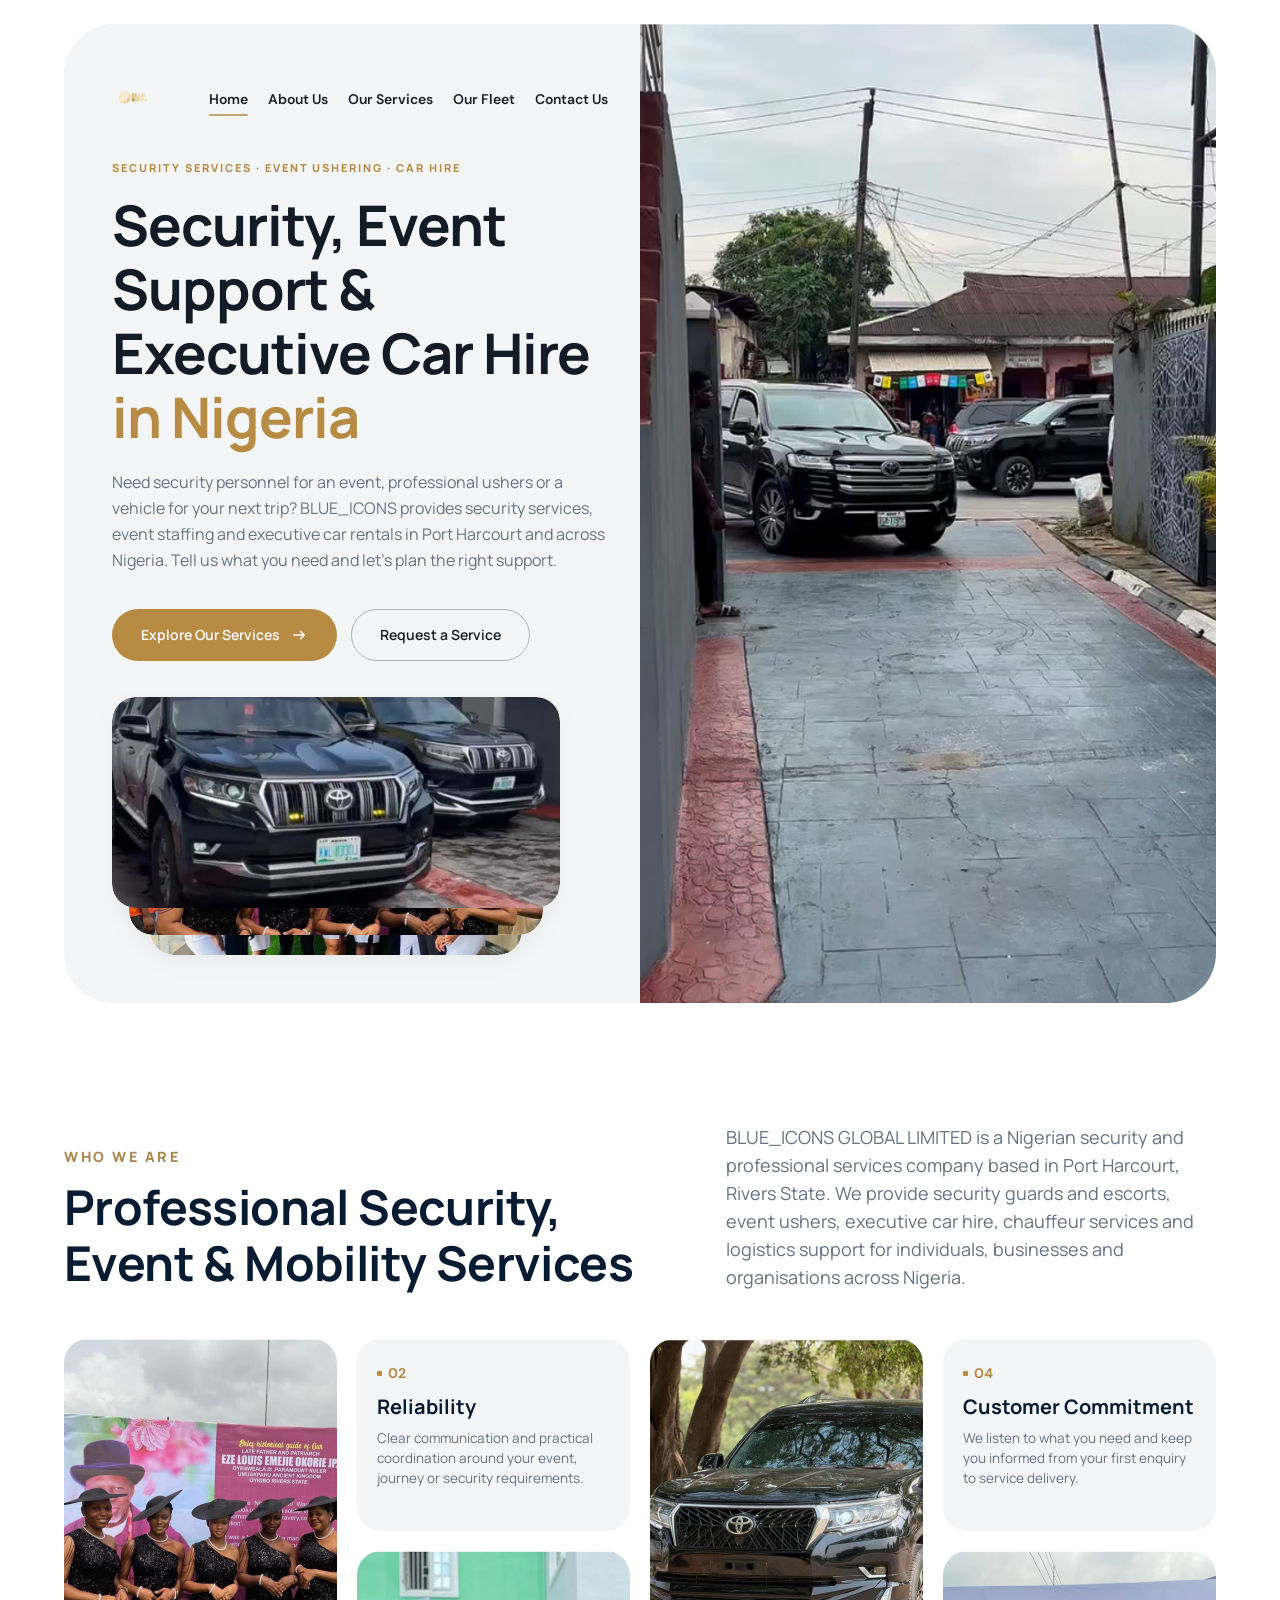
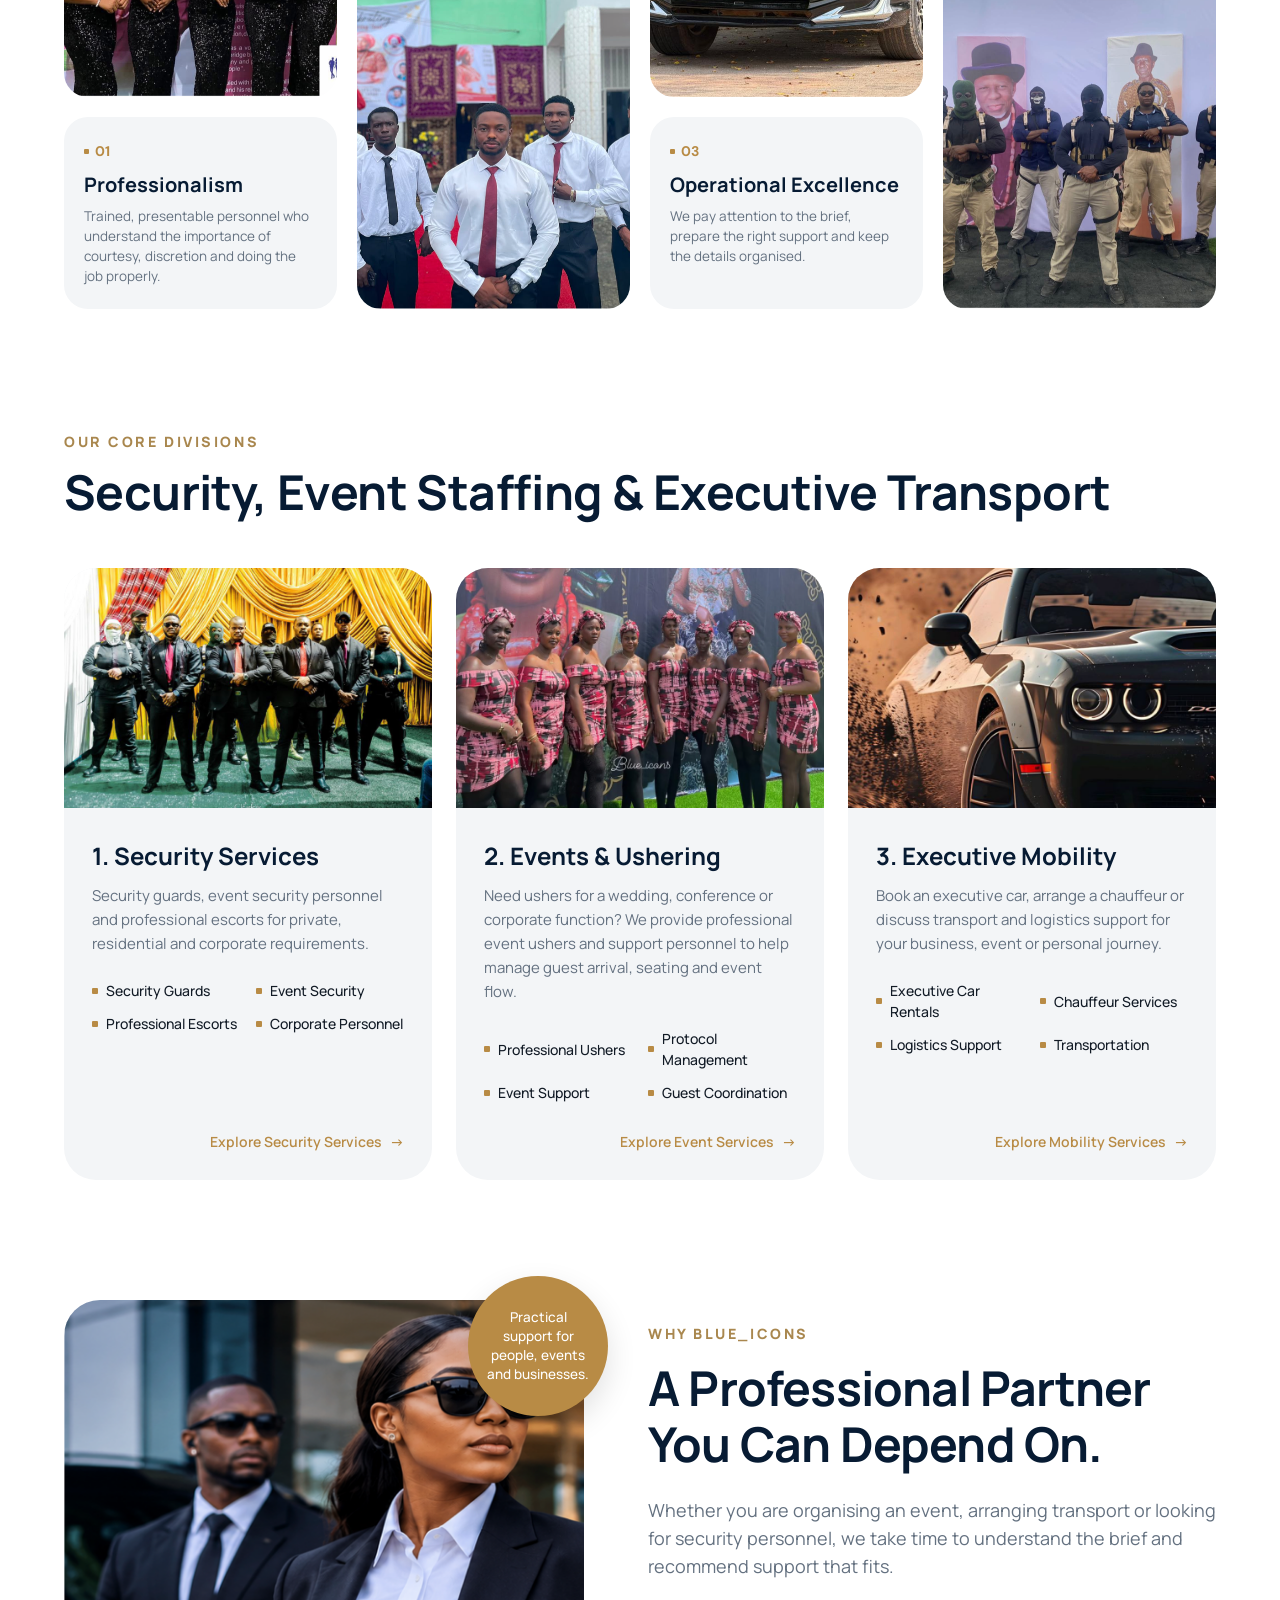
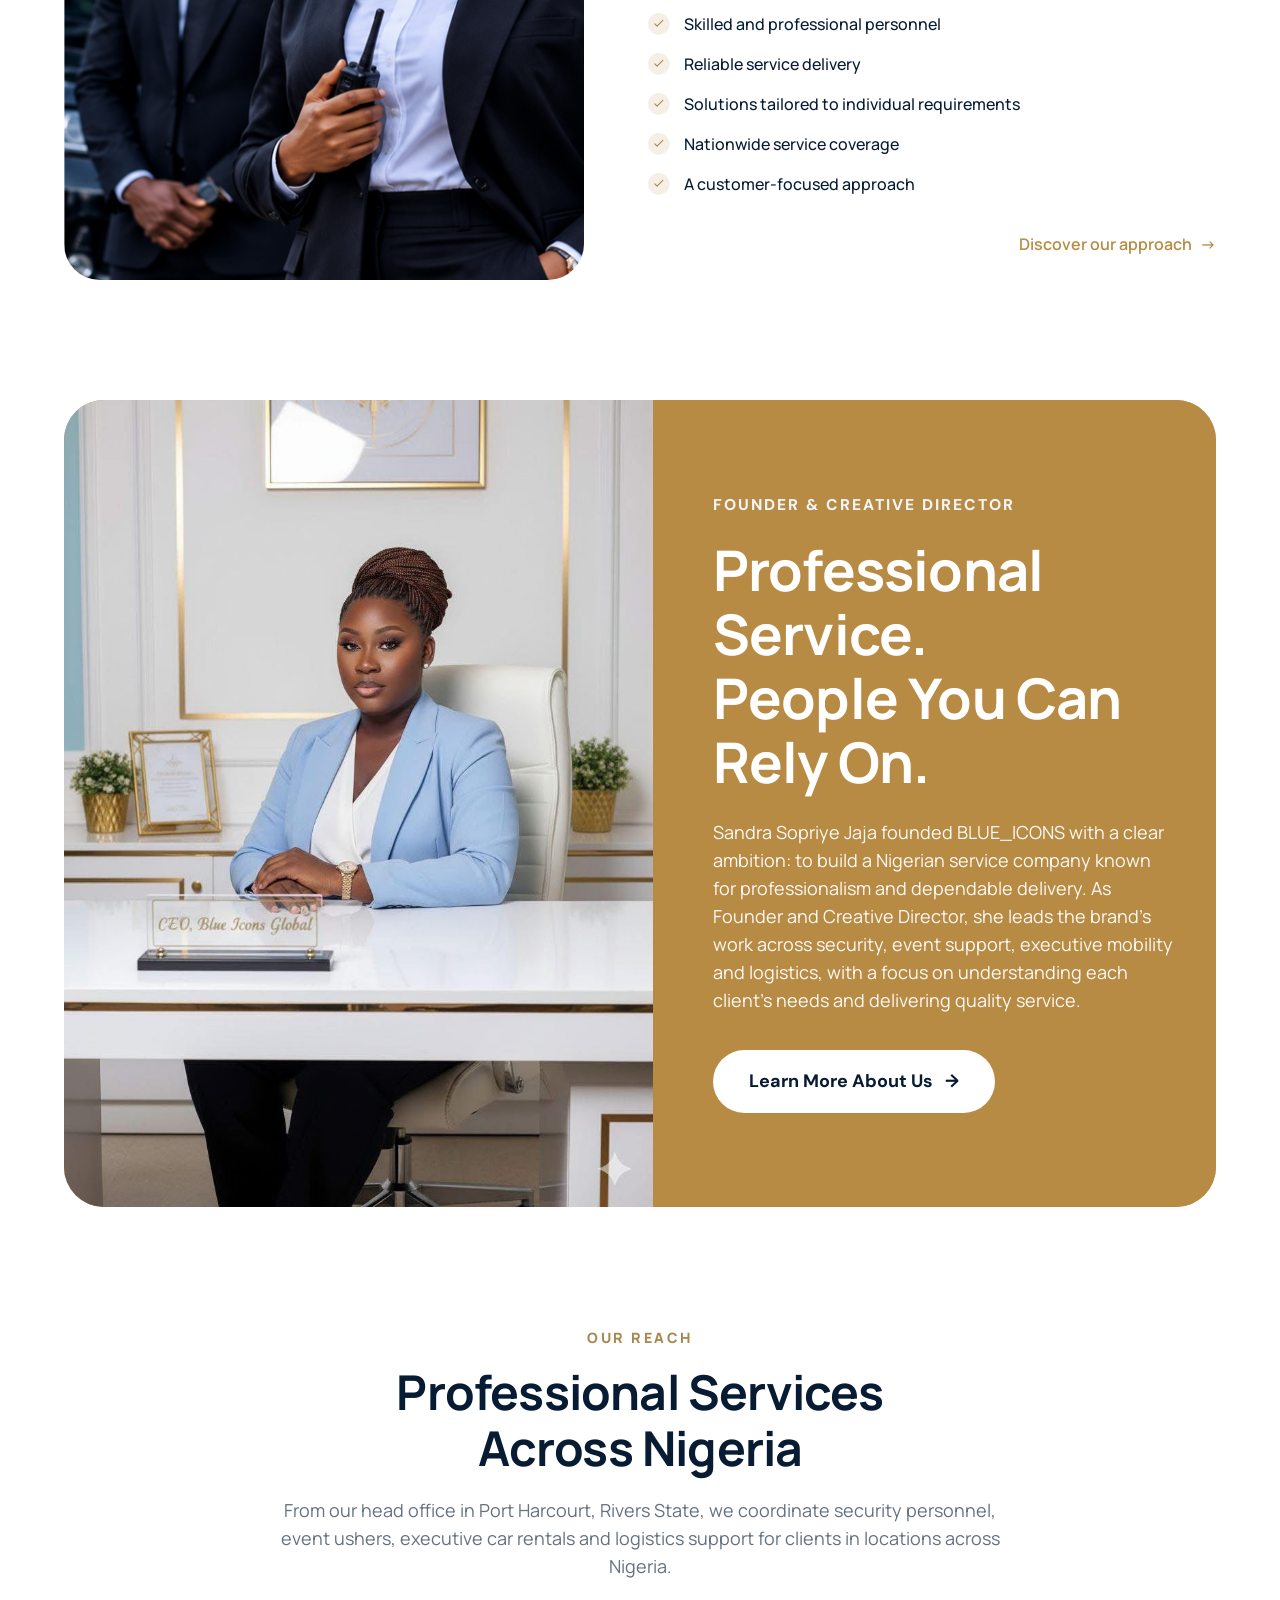
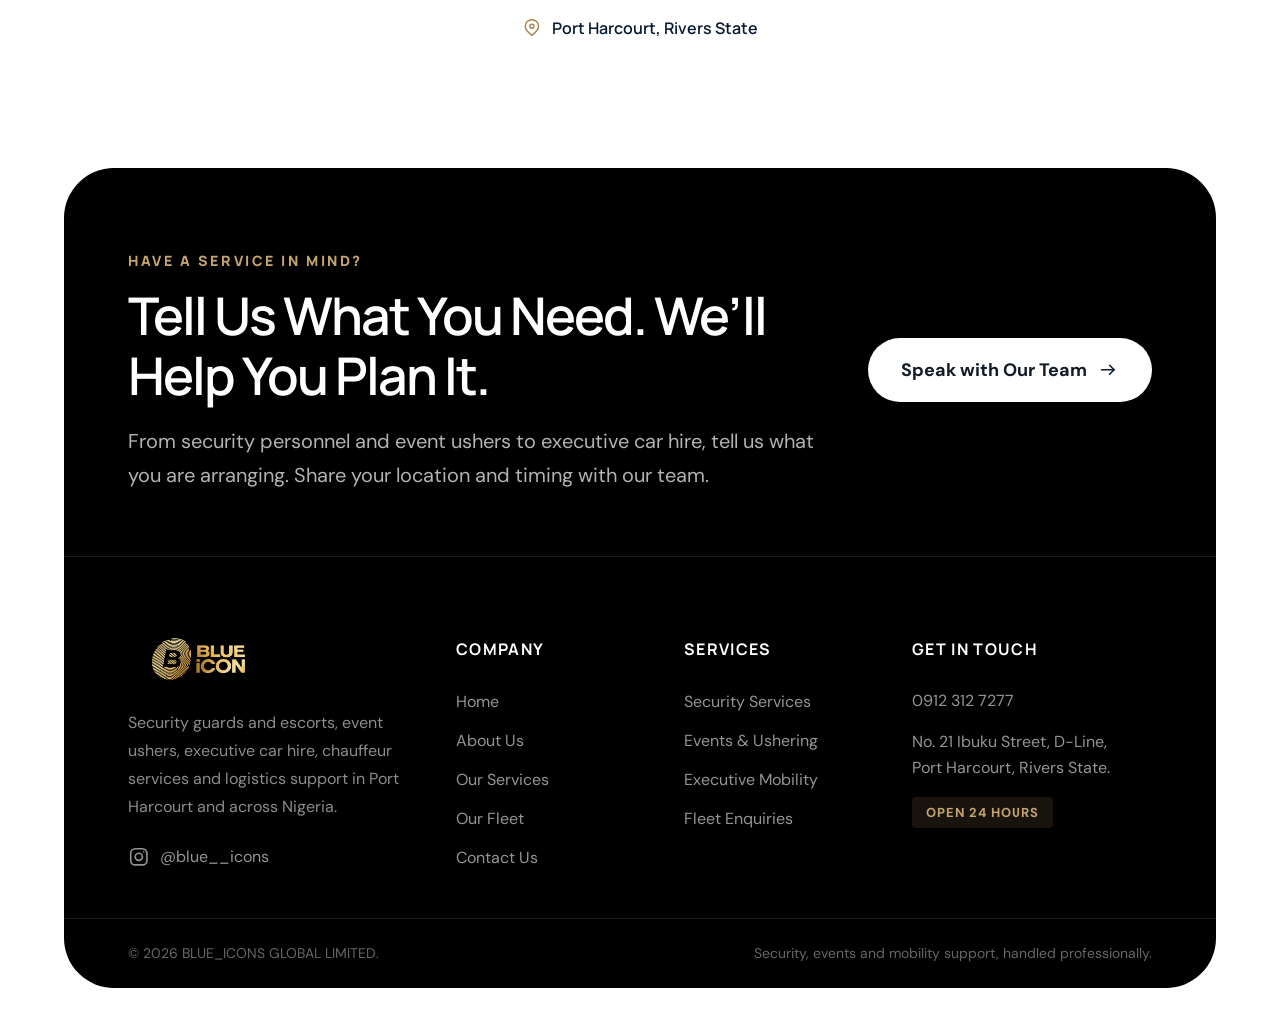
==== commit 71e790ab: "fix(typography): replace em dashes with natural punctuation across visible text" ====
--- a/index.html
+++ b/index.html
@@ -3,7 +3,7 @@
 <head>
   <meta charset="UTF-8">
   <meta name="viewport" content="width=device-width, initial-scale=1.0">
-  <title>BLUE_ICONS GLOBAL LIMITED — Security Services, Event Ushering &amp; Executive Car Hire in Nigeria</title>
+  <title>BLUE_ICONS GLOBAL LIMITED: Security Services, Event Ushering &amp; Executive Car Hire in Nigeria</title>
   <meta name="description" content="BLUE_ICONS GLOBAL LIMITED provides professional security personnel, event ushering, executive car rentals and logistics support in Port Harcourt and across Nigeria.">
   <link rel="canonical" href="https://blueiconsglobal.com/">
 
@@ -11,13 +11,13 @@
   <meta property="og:type" content="website">
   <meta property="og:site_name" content="BLUE_ICONS GLOBAL LIMITED">
   <meta property="og:url" content="https://blueiconsglobal.com/">
-  <meta property="og:title" content="BLUE_ICONS GLOBAL LIMITED — Security Services, Event Ushering &amp; Executive Car Hire in Nigeria">
+  <meta property="og:title" content="BLUE_ICONS GLOBAL LIMITED: Security Services, Event Ushering &amp; Executive Car Hire in Nigeria">
   <meta property="og:description" content="Professional security personnel, event ushering, executive car rentals and logistics support in Port Harcourt and across Nigeria.">
   <meta property="og:image" content="assets/images/logo.png">
 
   <!-- Twitter Sharing Previews -->
   <meta name="twitter:card" content="summary_large_image">
-  <meta name="twitter:title" content="BLUE_ICONS GLOBAL LIMITED — Security Services, Event Ushering &amp; Executive Car Hire in Nigeria">
+  <meta name="twitter:title" content="BLUE_ICONS GLOBAL LIMITED: Security Services, Event Ushering &amp; Executive Car Hire in Nigeria">
   <meta name="twitter:description" content="Professional security personnel, event ushering, executive car rentals and logistics support in Port Harcourt and across Nigeria.">
   <meta name="twitter:image" content="assets/images/logo.png">
 
@@ -305,7 +305,7 @@
       <div class="container">
         <div class="founder-card-frame23 anim-appear">
           <div class="founder-card-media">
-            <img src="assets/images/founder-desk.jpg" alt="Sandra Sopriye Jaja — Founder &amp; Creative Director">
+            <img src="assets/images/founder-desk.jpg" alt="Sandra Sopriye Jaja, Founder &amp; Creative Director">
           </div>
           <div class="founder-card-content">
             <span class="founder-card-eyebrow">FOUNDER &amp; CREATIVE DIRECTOR</span>
@@ -414,7 +414,7 @@
     <!-- Bottom Copyright Bar -->
     <div class="footer-bottom-bar">
       <span>&copy; 2026 BLUE_ICONS GLOBAL LIMITED.</span>
-      <span>Security, events and mobility support &mdash; handled professionally.</span>
+      <span>Security, events and mobility support, handled professionally.</span>
     </div>
   </footer>
 
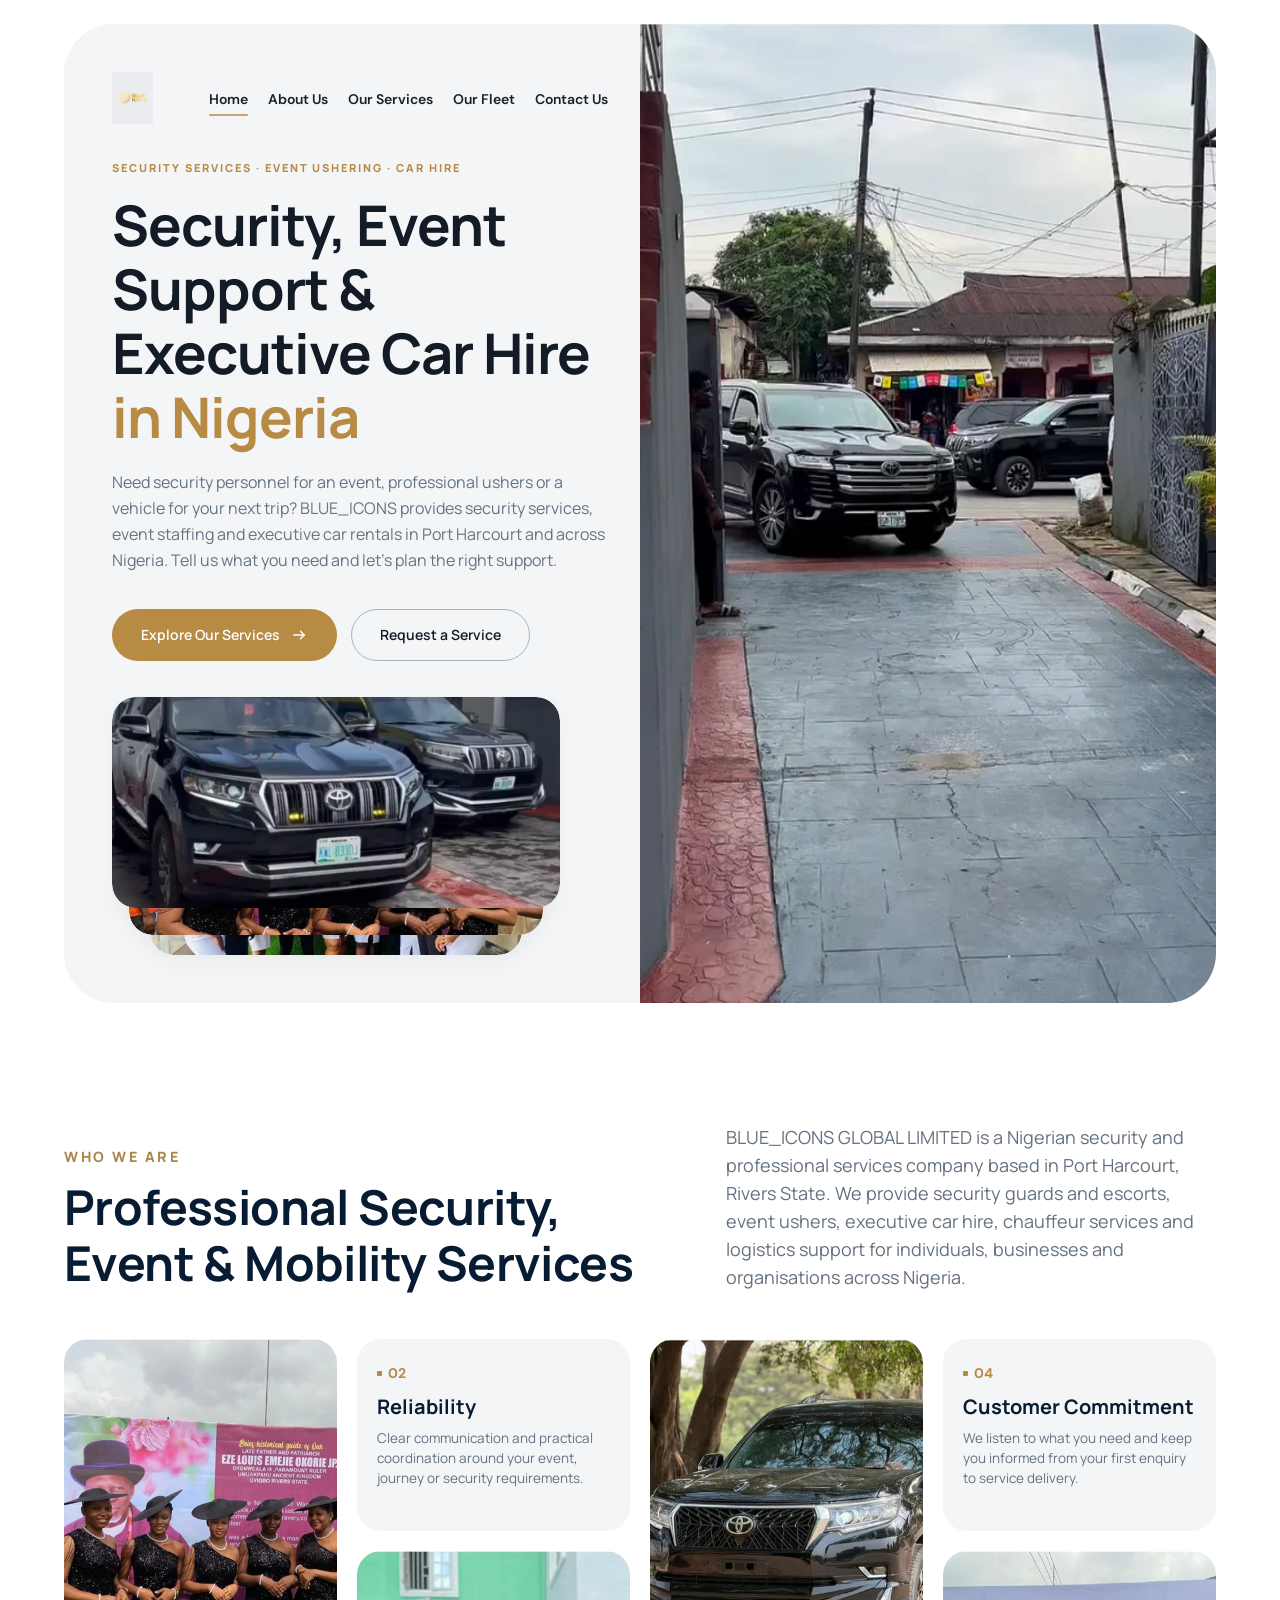
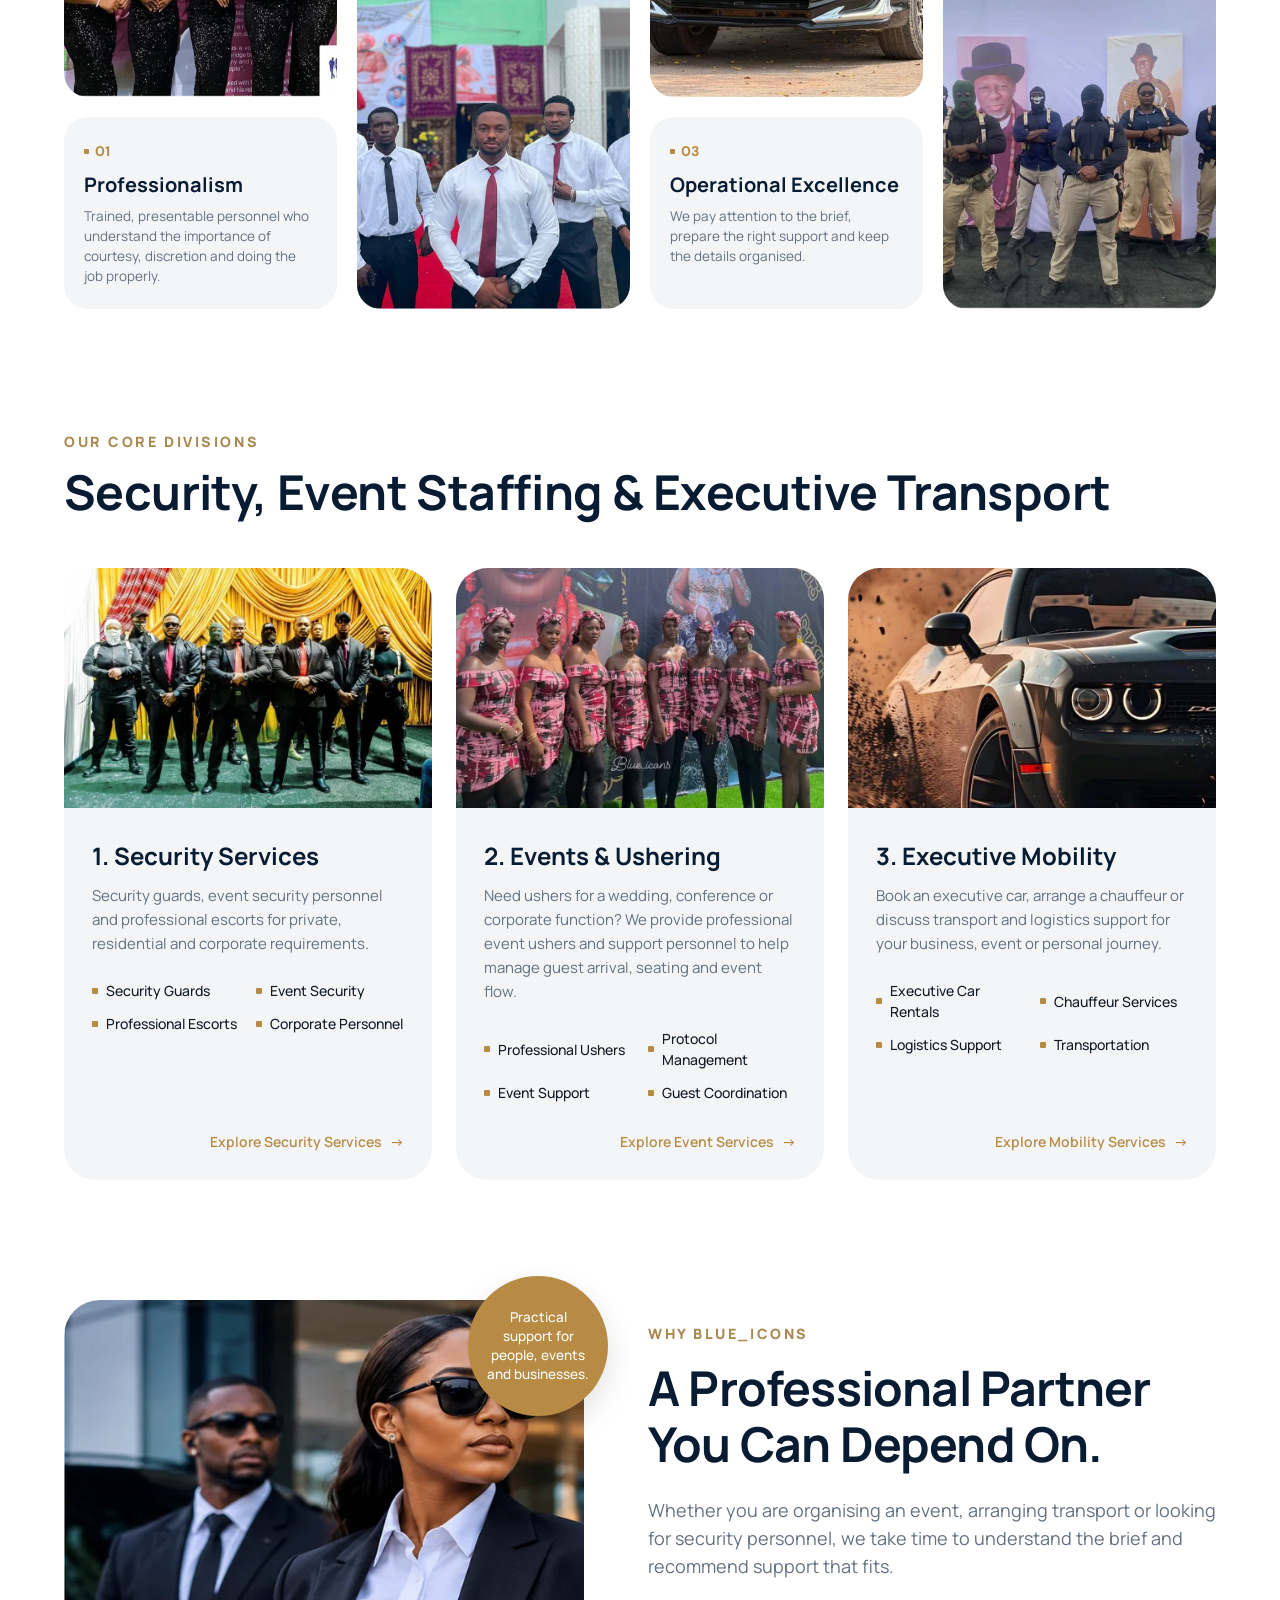
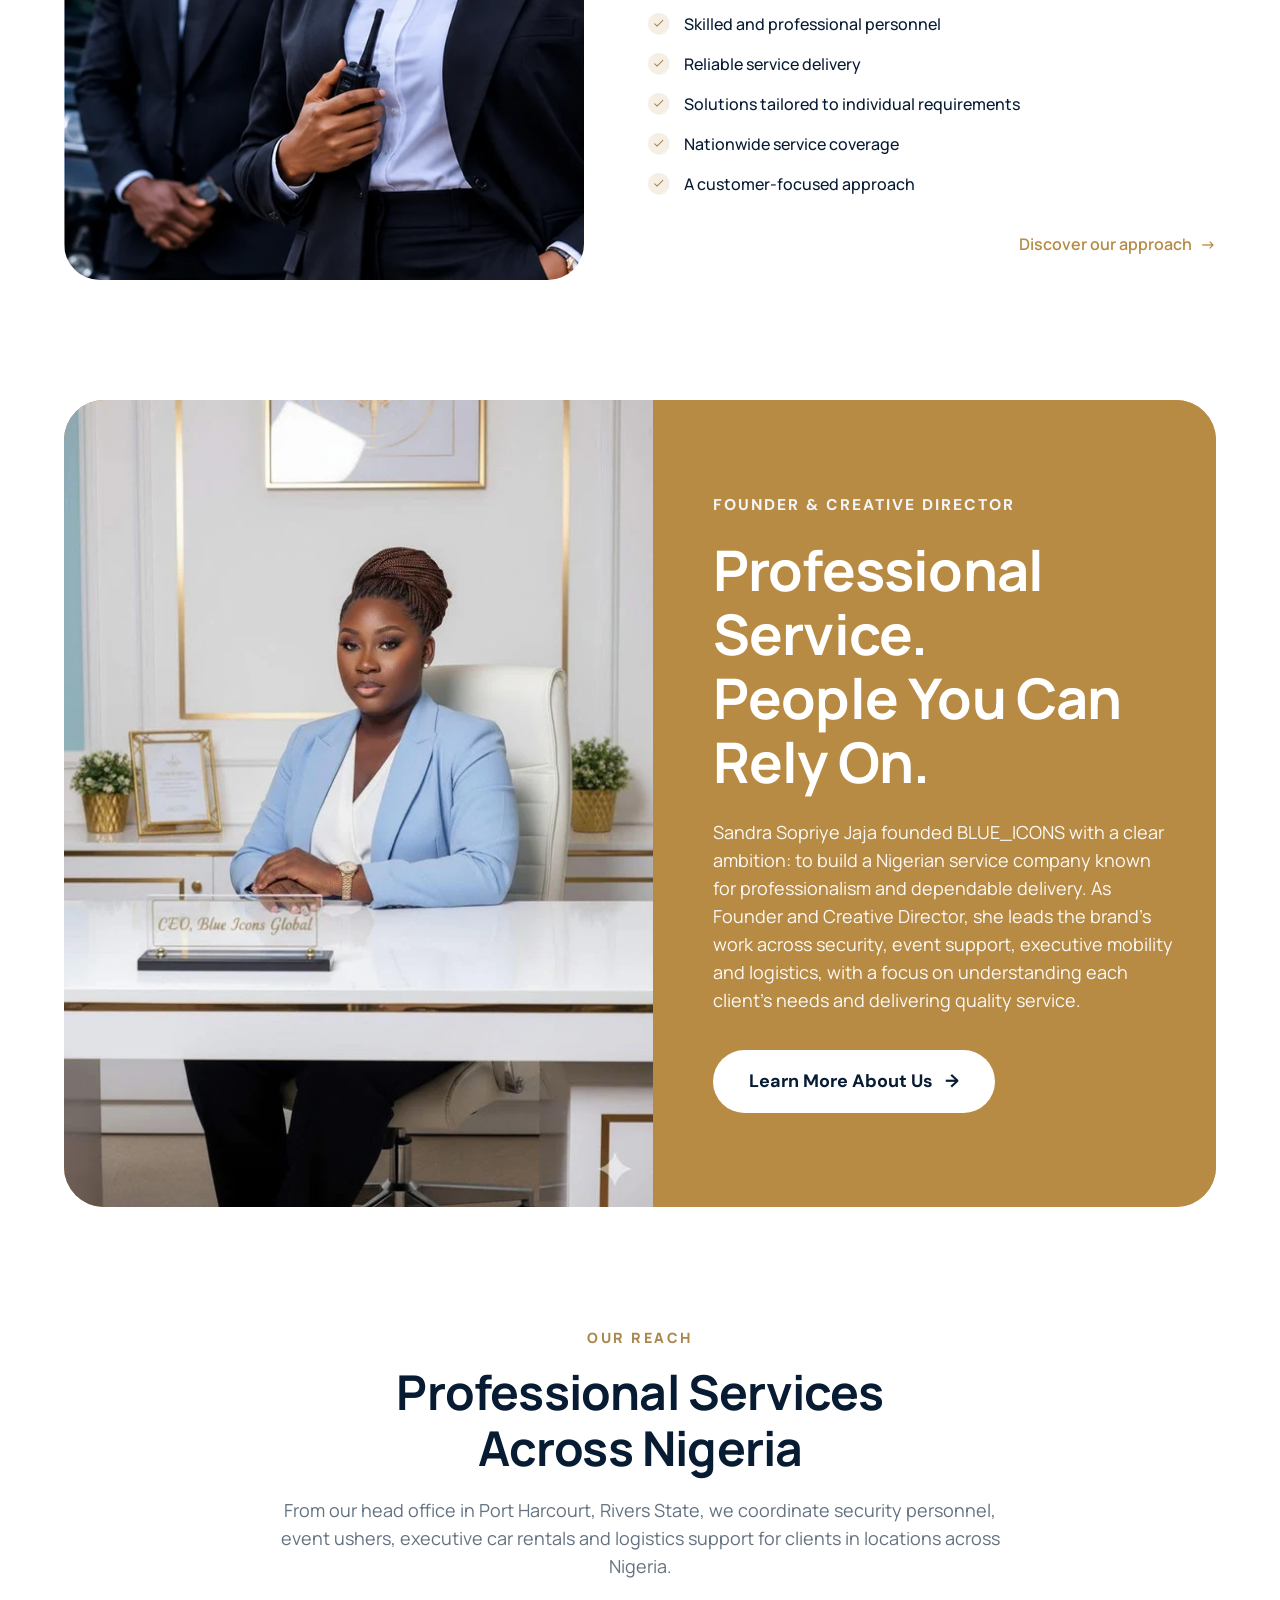
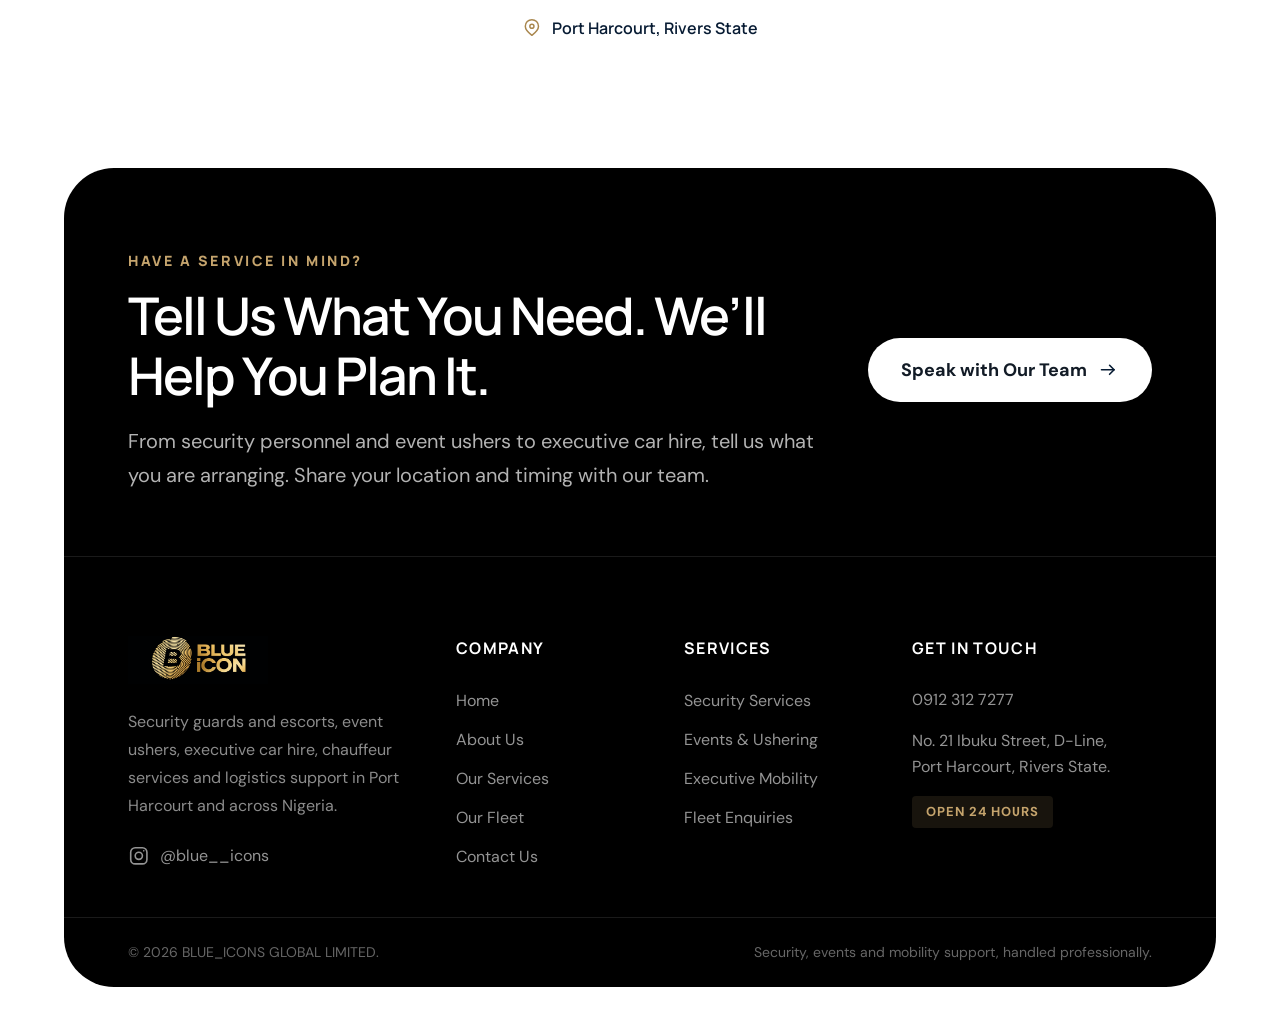
==== commit cf180995: "perf(images): convert to webp, right-size, add preloads, lazy loading, and video viewport guard" ====
--- a/index.html
+++ b/index.html
@@ -25,6 +25,7 @@
   <link rel="icon" type="image/x-icon" href="favicon.ico">
   <link rel="icon" type="image/png" sizes="32x32" href="assets/images/favicon.png">
   <link rel="apple-touch-icon" sizes="180x180" href="assets/images/apple-touch-icon.png">
+  <link rel="preload" as="image" href="assets/images/hero-right.webp" fetchpriority="high" type="image/webp">
   <link rel="stylesheet" href="styles/main.css">
 </head>
 <body data-page="home">
@@ -37,7 +38,7 @@
         <div class="home-hero-left">
           <header class="home-hero-nav">
             <a href="index.html" class="brand-logo-wrap" aria-label="BLUE_ICONS Home">
-              <img src="assets/images/logo.png" alt="BLUE_ICONS GLOBAL LIMITED" class="brand-logo">
+              <img src="assets/images/logo.webp" alt="BLUE_ICONS GLOBAL LIMITED" class="brand-logo" width="140" height="48" fetchpriority="high">
             </a>
             <nav class="site-nav" aria-label="Main Navigation">
               <ul class="nav-links">
@@ -69,7 +70,7 @@
             <div class="hero-cta-group">
               <a href="services.html" class="btn btn-primary">
                 Explore Our Services
-                <img src="assets/icons/arrow-right-white.svg" alt="" aria-hidden="true">
+                <img src="assets/icons/arrow-right-white.svg" alt="" aria-hidden="true" width="16" height="16">
               </a>
               <a href="contact.html" class="btn btn-outline">
                 Request a Service
@@ -80,22 +81,22 @@
           <!-- 3 Cascading Overlapping Cards -->
           <div class="hero-cards-stack">
             <div class="hero-card-item hero-card-1">
-              <img src="assets/images/hero-card-1.png" alt="BLUE_ICONS Prado Fleet">
+              <img src="assets/images/hero-card-1.webp" alt="BLUE_ICONS Prado Fleet" width="564" height="266">
             </div>
             <div class="hero-card-item hero-card-2">
-              <img src="assets/images/hero-card-2.png" alt="BLUE_ICONS Event Ushers">
+              <img src="assets/images/hero-card-2.webp" alt="BLUE_ICONS Event Ushers" width="522" height="222">
             </div>
             <div class="hero-card-item hero-card-3">
-              <img src="assets/images/hero-card-3.png" alt="BLUE_ICONS Professional Escorts">
+              <img src="assets/images/hero-card-3.webp" alt="BLUE_ICONS Professional Escorts" width="469" height="165">
             </div>
           </div>
         </div>
 
         <!-- Right Side: Full-Height Clean Video -->
         <div class="home-hero-right">
-          <video class="home-hero-video anim-img-reveal" autoplay loop muted playsinline poster="assets/images/hero-right.png">
-            <source src="assets/videos/homepage-hero.mp4" type="video/mp4">
-            <img src="assets/images/hero-right.png" alt="BLUE_ICONS Professional Service in Nigeria">
+          <video class="home-hero-video anim-img-reveal" autoplay loop muted playsinline preload="metadata" poster="assets/images/hero-right.webp" width="725" height="1072">
+            <source media="(min-width: 1025px)" src="assets/videos/homepage-hero.mp4" type="video/mp4">
+            <img src="assets/images/hero-right.webp" alt="BLUE_ICONS Professional Service in Nigeria" width="725" height="1072">
           </video>
         </div>
       </div>
@@ -120,7 +121,10 @@
           <!-- Col 1: Photo top, Card 01 bottom -->
           <div class="checkerboard-col">
             <div class="checkerboard-media">
-              <img src="assets/images/home-grid-ushers-female.png" alt="BLUE_ICONS Event Ushers in formal attire">
+              <picture>
+                <source srcset="assets/images/home-grid-ushers-female-mobile.webp 500w, assets/images/home-grid-ushers-female.webp 720w" sizes="(max-width: 768px) 100vw, 360px" type="image/webp">
+                <img src="assets/images/home-grid-ushers-female.webp" alt="BLUE_ICONS Event Ushers in formal attire" loading="lazy" decoding="async" width="658" height="716">
+              </picture>
             </div>
             <div class="checkerboard-card">
               <span class="checkerboard-num">01</span>
@@ -137,14 +141,20 @@
               <p>Clear communication and practical coordination around your event, journey or security requirements.</p>
             </div>
             <div class="checkerboard-media">
-              <img src="assets/images/home-grid-ushers-male.png" alt="BLUE_ICONS Protocol and ushering team">
+              <picture>
+                <source srcset="assets/images/home-grid-ushers-male-mobile.webp 500w, assets/images/home-grid-ushers-male.webp 720w" sizes="(max-width: 768px) 100vw, 360px" type="image/webp">
+                <img src="assets/images/home-grid-ushers-male.webp" alt="BLUE_ICONS Protocol and ushering team" loading="lazy" decoding="async" width="656" height="714">
+              </picture>
             </div>
           </div>
 
           <!-- Col 3: Photo top, Card 03 bottom -->
           <div class="checkerboard-col">
             <div class="checkerboard-media">
-              <img src="assets/images/home-grid-prado.png" alt="BLUE_ICONS Executive Prado Fleet">
+              <picture>
+                <source srcset="assets/images/home-grid-prado-mobile.webp 500w, assets/images/home-grid-prado.webp 720w" sizes="(max-width: 768px) 100vw, 360px" type="image/webp">
+                <img src="assets/images/home-grid-prado.webp" alt="BLUE_ICONS Executive Prado Fleet" loading="lazy" decoding="async" width="658" height="714">
+              </picture>
             </div>
             <div class="checkerboard-card">
               <span class="checkerboard-num">03</span>
@@ -161,7 +171,10 @@
               <p>We listen to what you need and keep you informed from your first enquiry to service delivery.</p>
             </div>
             <div class="checkerboard-media">
-              <img src="assets/images/home-grid-escorts.png" alt="BLUE_ICONS Armed Security Personnel &amp; Escorts">
+              <picture>
+                <source srcset="assets/images/home-grid-escorts-mobile.webp 500w, assets/images/home-grid-escorts.webp 720w" sizes="(max-width: 768px) 100vw, 360px" type="image/webp">
+                <img src="assets/images/home-grid-escorts.webp" alt="BLUE_ICONS Armed Security Personnel &amp; Escorts" loading="lazy" decoding="async" width="658" height="716">
+              </picture>
             </div>
           </div>
         </div>
@@ -180,7 +193,7 @@
           <!-- Card 1: 1. Security Services -->
           <div class="home-division-card">
             <div class="division-card-media">
-              <img src="assets/images/security-services.png" alt="BLUE_ICONS Security Guards &amp; Escorts">
+              <img src="assets/images/security-services.webp" alt="BLUE_ICONS Security Guards &amp; Escorts" loading="lazy" decoding="async" width="445" height="285">
             </div>
             <div class="division-card-body">
               <h3>1. Security Services</h3>
@@ -204,7 +217,7 @@
           <!-- Card 2: 2. Events & Ushering -->
           <div class="home-division-card">
             <div class="division-card-media">
-              <img src="assets/images/event-ushers.png" alt="BLUE_ICONS Professional Event Ushers">
+              <img src="assets/images/event-ushers.webp" alt="BLUE_ICONS Professional Event Ushers" loading="lazy" decoding="async" width="445" height="285">
             </div>
             <div class="division-card-body">
               <h3>2. Events &amp; Ushering</h3>
@@ -228,7 +241,7 @@
           <!-- Card 3: 3. Executive Mobility -->
           <div class="home-division-card">
             <div class="division-card-media">
-              <img src="assets/images/executive-mobility.png" alt="BLUE_ICONS Executive Mobility Fleet">
+              <img src="assets/images/executive-mobility.webp" alt="BLUE_ICONS Executive Mobility Fleet" loading="lazy" decoding="async" width="445" height="285">
             </div>
             <div class="division-card-body">
               <h3>3. Executive Mobility</h3>
@@ -257,7 +270,10 @@
       <div class="container">
         <div class="home-partner-split">
           <div class="home-partner-media-wrap anim-slide-left">
-            <img src="assets/images/home-partner-security.png" alt="BLUE_ICONS Professional Security Team" class="home-partner-img">
+            <picture>
+              <source srcset="assets/images/home-partner-security-mobile.webp 640w, assets/images/home-partner-security.webp 1080w" sizes="(max-width: 768px) 100vw, 540px" type="image/webp">
+              <img src="assets/images/home-partner-security.webp" alt="BLUE_ICONS Professional Security Team" class="home-partner-img" loading="lazy" decoding="async" width="1080" height="1380">
+            </picture>
             <div class="home-partner-badge anim-ambient-drift">
               <span>Practical support for people, events and businesses.</span>
             </div>
@@ -270,23 +286,23 @@
             </p>
             <ul class="home-partner-checklist">
               <li>
-                <img src="assets/icons/check-circle-gold.svg" alt="" aria-hidden="true">
+                <img src="assets/icons/check-circle-gold.svg" alt="" aria-hidden="true" width="20" height="20">
                 <span>Skilled and professional personnel</span>
               </li>
               <li>
-                <img src="assets/icons/check-circle-gold.svg" alt="" aria-hidden="true">
+                <img src="assets/icons/check-circle-gold.svg" alt="" aria-hidden="true" width="20" height="20">
                 <span>Reliable service delivery</span>
               </li>
               <li>
-                <img src="assets/icons/check-circle-gold.svg" alt="" aria-hidden="true">
+                <img src="assets/icons/check-circle-gold.svg" alt="" aria-hidden="true" width="20" height="20">
                 <span>Solutions tailored to individual requirements</span>
               </li>
               <li>
-                <img src="assets/icons/check-circle-gold.svg" alt="" aria-hidden="true">
+                <img src="assets/icons/check-circle-gold.svg" alt="" aria-hidden="true" width="20" height="20">
                 <span>Nationwide service coverage</span>
               </li>
               <li>
-                <img src="assets/icons/check-circle-gold.svg" alt="" aria-hidden="true">
+                <img src="assets/icons/check-circle-gold.svg" alt="" aria-hidden="true" width="20" height="20">
                 <span>A customer-focused approach</span>
               </li>
             </ul>
@@ -305,7 +321,10 @@
       <div class="container">
         <div class="founder-card-frame23 anim-appear">
           <div class="founder-card-media">
-            <img src="assets/images/founder-desk.jpg" alt="Sandra Sopriye Jaja, Founder &amp; Creative Director">
+            <picture>
+              <source srcset="assets/images/founder-desk-mobile.webp 600w, assets/images/founder-desk.webp 864w" sizes="(max-width: 768px) 100vw, 432px" type="image/webp">
+              <img src="assets/images/founder-desk.webp" alt="Sandra Sopriye Jaja, Founder &amp; Creative Director" loading="lazy" decoding="async" width="864" height="1184">
+            </picture>
           </div>
           <div class="founder-card-content">
             <span class="founder-card-eyebrow">FOUNDER &amp; CREATIVE DIRECTOR</span>
@@ -363,7 +382,7 @@
       <!-- Col 1: Brand -->
       <div class="footer-brand-col">
         <div class="footer-brandmark">
-          <img src="assets/images/logo.png" alt="BLUE_ICONS GLOBAL LIMITED" class="footer-brandmark-logo">
+          <img src="assets/images/logo.webp" alt="BLUE_ICONS GLOBAL LIMITED" class="footer-brandmark-logo" loading="lazy" decoding="async" width="140" height="48">
         </div>
         <p class="footer-brand-desc">
           Security guards and escorts, event ushers, executive car hire, chauffeur services and logistics support in Port Harcourt and across Nigeria.
--- a/styles/main.css
+++ b/styles/main.css
@@ -91,6 +91,12 @@
 img, svg {
   display: block;
   max-width: 100%;
+  height: auto;
+}
+
+/* Subtle image background placeholder before load */
+img:not([src=""]):not([src*=".svg"]) {
+  background-color: rgba(7, 27, 51, 0.04);
 }
 
 a {
@@ -6480,6 +6486,10 @@
     object-fit: cover !important;
     border-radius: 20px !important;
   }
+  body[data-page="contact"] .contact-help-section {
+    padding-left: var(--content-padding) !important;
+    padding-right: var(--content-padding) !important;
+  }
 }
 
 /* ==========================================================================
